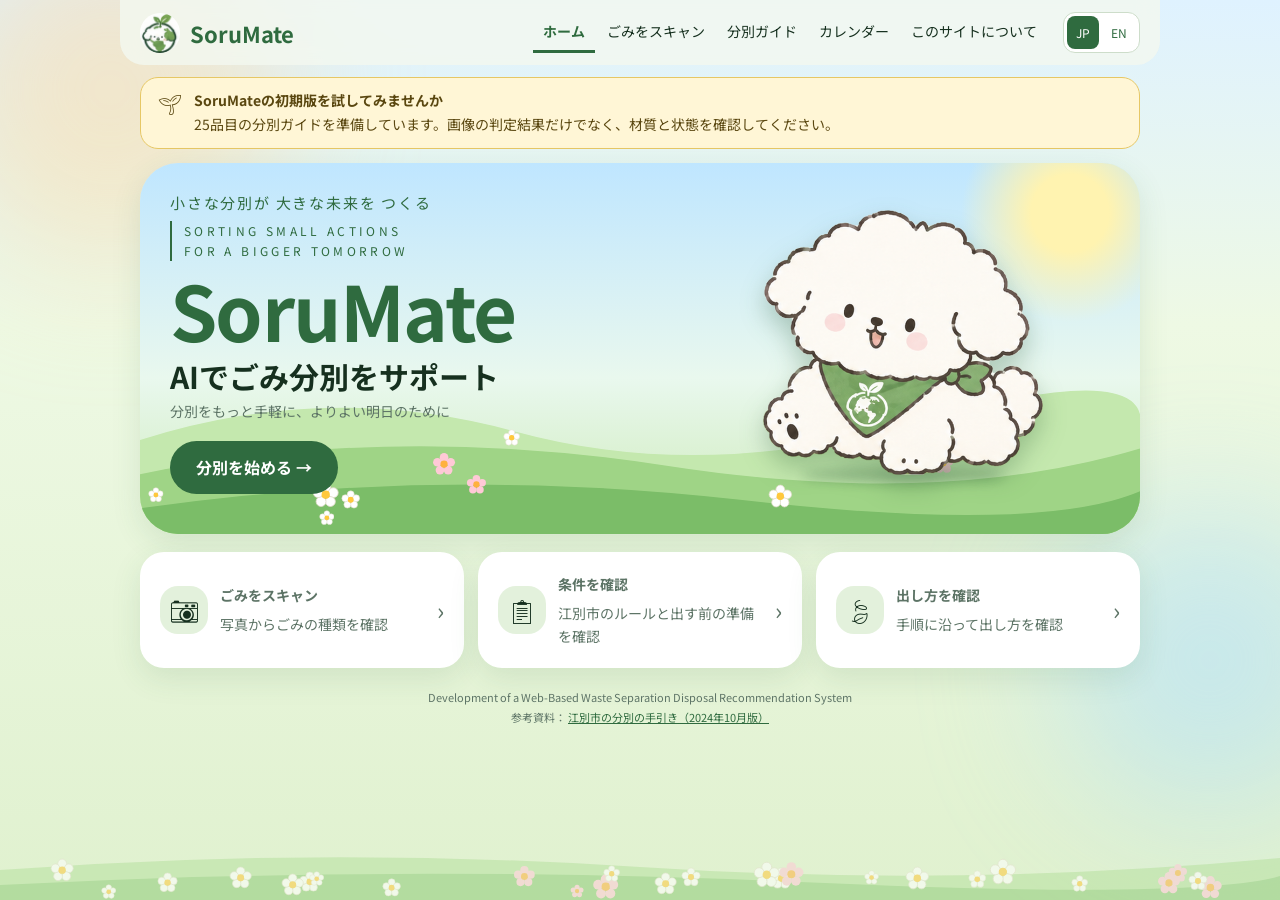
==== static/sorumate.html @ a1173795 "Add files via upload" ====
<!DOCTYPE html>
<!-- SoruMate JA/EN: Nishinopporo only, Calendar 8, balanced cells, light theme, optimized fonts/images revision 2026-10-11 -->
<html lang="ja" data-theme="light"><head><meta charset="utf-8">
<meta name="color-scheme" content="light">
<meta name="viewport" content="width=device-width, initial-scale=1, viewport-fit=cover">
<title>SoruMate – Development of a Web-Based Waste Separation Disposal Recommendation System</title>

<style>@font-face {
  font-family: 'Noto Sans JP';
  font-style: normal;
  font-display: swap;
  font-weight: 400;
  src:url([data-uri]) format("woff2");
  unicode-range: U+944a,U+944c,U+9452-9453,U+9455,U+9459-945c,U+945e-9463,U+9468,U+946a-946b,U+946d-9472,U+9475,U+9477,U+947c-947f,U+9481,U+9483-9485,U+9578-9579,U+957e-957f,U+9582,U+9584,U+9586-9588,U+958a,U+958c-958f,U+9592,U+9594,U+9596,U+9598-9599,U+959d-95a1,U+95a4,U+95a6-95a9,U+95ab-95ad,U+95b1,U+95b4,U+95b6,U+95b9-95bf,U+95c3,U+95c6,U+95c8-95cd,U+95d0-95d6,U+95d9-95da,U+95dc-95e2,U+95e4-95e6,U+95e8,U+961d-961e,U+9621-9622,U+9624-9626,U+9628,U+962c,U+962e-962f,U+9631,U+9633-9634,U+9637-963a,U+963c-963d,U+9641-9642,U+964b-964c,U+964f,U+9652,U+9654,U+9656-9658,U+965c-965f,U+9661,U+9666,U+966a,U+966c,U+966e,U+9672,U+9674,U+9677,U+967b-967c,U+967e-967f,U+9681-9684,U+9689,U+968b,U+968d,U+9691,U+9695-9698,U+969a,U+969d,U+969f,U+96a4-96aa,U+96ae-96b4,U+96b6,U+96b8-96bb,U+96bd,U+96c1,U+96c9-96cb,U+96cd-96ce,U+96d2,U+96d5-96d6,U+96d8-96da,U+96dc-96df,U+96e9,U+96ef,U+96f1,U+96f9-96fa,U+9702-9706,U+9708-9709,U+970d-970f,U+9711,U+9713-9714,U+9716,U+9719-971b;
}
@font-face {
  font-family: 'Noto Sans JP';
  font-style: normal;
  font-display: swap;
  font-weight: 400;
  src:url([data-uri]) format("woff2");
  unicode-range: U+5bbc,U+5bc0-5bc1,U+5bc3,U+5bc7,U+5bc9,U+5bcd-5bd0,U+5bd3-5bd4,U+5bd6-5bda,U+5bde,U+5be0-5be2,U+5be4-5be6,U+5be8,U+5beb-5bec,U+5bef-5bf1,U+5bf3-5bf6,U+5bfd,U+5c03,U+5c05,U+5c07-5c09,U+5c0c-5c0d,U+5c12-5c14,U+5c17,U+5c19,U+5c1e-5c20,U+5c22-5c24,U+5c26,U+5c28-5c2e,U+5c30,U+5c32,U+5c35-5c36,U+5c38-5c39,U+5c46,U+5c4d-5c50,U+5c53,U+5c59-5c5c,U+5c5f-5c63,U+5c67-5c69,U+5c6c-5c70,U+5c74-5c76,U+5c79-5c7d,U+5c87-5c88,U+5c8a,U+5c8c,U+5c8f,U+5c91-5c92,U+5c94,U+5c9d,U+5c9f-5ca0,U+5ca2-5ca3,U+5ca6-5ca8,U+5caa-5cab,U+5cad,U+5cb1-5cb2,U+5cb4-5cb7,U+5cba-5cbc,U+5cbe,U+5cc5,U+5cc7,U+5cc9,U+5ccb,U+5cd0,U+5cd2,U+5cd7,U+5cd9,U+5cdd,U+5ce6,U+5ce8-5cea,U+5ced-5cee,U+5cf1-5cf2,U+5cf4-5cf5,U+5cfa-5cfb,U+5cfd,U+5d01,U+5d06,U+5d0b,U+5d0d,U+5d10-5d12,U+5d14-5d15,U+5d17-5d1b,U+5d1d,U+5d1f-5d20,U+5d22-5d24,U+5d26-5d27,U+5d2b,U+5d31,U+5d34,U+5d39,U+5d3d,U+5d3f,U+5d42-5d43,U+5d46-5d48,U+5d4a-5d4b,U+5d4e,U+5d51-5d53,U+5d55,U+5d59,U+5d5c,U+5d5f-5d62,U+5d64,U+5d69-5d6a,U+5d6c-5d6d,U+5d6f-5d70,U+5d73,U+5d76,U+5d79-5d7a,U+5d7e-5d7f,U+5d81-5d84,U+5d87-5d88,U+5d8a,U+5d8c,U+5d90,U+5d92-5d95,U+5d97,U+5d99;
}
@font-face {
  font-family: 'Noto Sans JP';
  font-style: normal;
  font-display: swap;
  font-weight: 400;
  src:url([data-uri]) format("woff2");
  unicode-range: U+a1-a4,U+a6-a7,U+aa,U+ac-ad,U+b5-b6,U+b8-ba,U+bc-c8,U+ca-cc,U+ce-d5,U+d9-db,U+dd-df,U+e6,U+ee,U+f0,U+f5,U+f7,U+f9,U+fb,U+fe-102,U+110-113,U+11a-11b,U+128-12b,U+143-144,U+147-148,U+14c,U+14e-14f,U+152-153,U+168-16d,U+192,U+1a0-1a1,U+1af,U+1cd-1dc,U+1f8-1f9,U+251,U+261,U+2bb,U+2c7,U+2c9,U+2ea-2eb,U+304,U+307,U+30c,U+1e3e-1e3f,U+1ea0-1ebe,U+1ec0-1ec6,U+1ec8-1ef9,U+2011-2012,U+2016,U+2018-201a,U+201e,U+2021,U+2030,U+2033,U+2035,U+2042,U+2047,U+2051,U+2074,U+20a9,U+20ab-20ac,U+20dd-20de,U+2100;
}
@font-face {
  font-family: 'Noto Sans JP';
  font-style: normal;
  font-display: swap;
  font-weight: 400;
  src:url([data-uri]) format("woff2");
  unicode-range: U+2010,U+2502,U+25b6,U+4f3a,U+514b,U+5265,U+52c3,U+5339,U+53ec,U+54c0,U+55b0,U+5854,U+5b8f,U+5cb3,U+5e84,U+60da,U+6247,U+6249,U+628a,U+62cd,U+65ac,U+6838,U+690e,U+6cf0,U+6f02,U+6f2c,U+6f70,U+708a,U+7434,U+75be,U+77ef,U+7c60,U+7c98,U+7d1b,U+7e2b,U+80a5,U+81e3,U+820c,U+8210,U+8475,U+862d,U+8650,U+8997,U+906d,U+91c8,U+9700,U+9727,U+9df9,U+ff3a,U+ff9a;
}
@font-face {
  font-family: 'Noto Sans JP';
  font-style: normal;
  font-display: swap;
  font-weight: 400;
  src:url([data-uri]) format("woff2");
  unicode-range: U+25bd,U+4e59,U+4ec1,U+4ff3,U+515a,U+518a,U+525b,U+5375,U+552f,U+57a3,U+5b9c,U+5c3d,U+5e3d,U+5e7b,U+5f0a,U+6094,U+6458,U+654f,U+67f3,U+6b8a,U+6bd2,U+6c37,U+6ce1,U+6e56,U+6e7f,U+6ed1,U+6ede,U+6f0f,U+70ad,U+7267,U+7363,U+786c,U+7a42,U+7db2,U+7f85,U+8178,U+829d,U+8896,U+8c5a,U+8cb0,U+8ce2,U+8ed2,U+9047,U+9177,U+970a,U+9ea6,U+ff1b,U+ff31,U+ff39,U+ff80;
}
@font-face {
  font-family: 'Noto Sans JP';
  font-style: normal;
  font-display: swap;
  font-weight: 400;
  src:url([data-uri]) format("woff2");
  unicode-range: U+2460,U+4e5f,U+4e7e,U+4ed9,U+501f,U+502b,U+5968,U+5974,U+5ac1,U+5b99,U+5ba3,U+5be7,U+5be9,U+5c64,U+5cb8,U+5ec3,U+5f1f,U+616e,U+6297,U+62e0,U+62ec,U+6368,U+642d,U+65e6,U+6717,U+676f,U+6b04,U+732e,U+7652,U+76ca,U+76d7,U+7802,U+7e70,U+7f6a,U+8133,U+81e8,U+866b,U+878d,U+88f8,U+8a5e,U+8cdb,U+8d08,U+907a,U+90e1,U+96f2,U+9f8d,U+ff35,U+ff37,U+ff40,U+ff9d;
}
@font-face {
  font-family: 'Noto Sans JP';
  font-style: normal;
  font-display: swap;
  font-weight: 400;
  src:url([data-uri]) format("woff2");
  unicode-range: U+7e,U+b4,U+25c6,U+2661,U+4e92,U+4eee,U+4ffa,U+5144,U+5237,U+5287,U+52b4,U+58c1,U+5bff,U+5c04,U+5c06,U+5e95,U+5f31,U+5f93,U+63c3,U+640d,U+6557,U+6614,U+662f,U+67d3,U+690d,U+6bba,U+6e6f,U+72af,U+732b,U+7518,U+7ae0,U+7ae5,U+7af6,U+822a,U+89e6,U+8a3a,U+8a98,U+8cb8,U+8de1,U+8e8d,U+95d8,U+961c,U+96a3,U+96ea,U+9bae,U+ff20,U+ff22,U+ff29,U+ff2b-ff2c;
}
@font-face {
  font-family: 'Noto Sans JP';
  font-style: normal;
  font-display: swap;
  font-weight: 400;
  src:url([data-uri]) format("woff2");
  unicode-range: U+25bc,U+3012,U+4ef2,U+4f0a,U+516b,U+5373,U+539a,U+53b3,U+559c,U+56f0,U+5727,U+5742,U+5965,U+59ff,U+5bc6,U+5dfb,U+5e45,U+5ead,U+5fb3,U+6211,U+6253,U+639b,U+63a8,U+6545,U+6575,U+6628,U+672d,U+68a8,U+6bdb,U+6d25,U+707d,U+767e,U+7834,U+7b46,U+7bc9,U+8074,U+82e6,U+8349,U+8a2a,U+8d70,U+8da3,U+8fce,U+91cc,U+967d,U+97ff,U+9996,U+ff1c,U+ff2f,U+ff32,U+ff34;
}
@font-face {
  font-family: 'Noto Sans JP';
  font-style: normal;
  font-display: swap;
  font-weight: 700;
  src:url([data-uri]) format("woff2");
  unicode-range: U+944a,U+944c,U+9452-9453,U+9455,U+9459-945c,U+945e-9463,U+9468,U+946a-946b,U+946d-9472,U+9475,U+9477,U+947c-947f,U+9481,U+9483-9485,U+9578-9579,U+957e-957f,U+9582,U+9584,U+9586-9588,U+958a,U+958c-958f,U+9592,U+9594,U+9596,U+9598-9599,U+959d-95a1,U+95a4,U+95a6-95a9,U+95ab-95ad,U+95b1,U+95b4,U+95b6,U+95b9-95bf,U+95c3,U+95c6,U+95c8-95cd,U+95d0-95d6,U+95d9-95da,U+95dc-95e2,U+95e4-95e6,U+95e8,U+961d-961e,U+9621-9622,U+9624-9626,U+9628,U+962c,U+962e-962f,U+9631,U+9633-9634,U+9637-963a,U+963c-963d,U+9641-9642,U+964b-964c,U+964f,U+9652,U+9654,U+9656-9658,U+965c-965f,U+9661,U+9666,U+966a,U+966c,U+966e,U+9672,U+9674,U+9677,U+967b-967c,U+967e-967f,U+9681-9684,U+9689,U+968b,U+968d,U+9691,U+9695-9698,U+969a,U+969d,U+969f,U+96a4-96aa,U+96ae-96b4,U+96b6,U+96b8-96bb,U+96bd,U+96c1,U+96c9-96cb,U+96cd-96ce,U+96d2,U+96d5-96d6,U+96d8-96da,U+96dc-96df,U+96e9,U+96ef,U+96f1,U+96f9-96fa,U+9702-9706,U+9708-9709,U+970d-970f,U+9711,U+9713-9714,U+9716,U+9719-971b;
}
@font-face {
  font-family: 'Noto Sans JP';
  font-style: normal;
  font-display: swap;
  font-weight: 700;
  src:url([data-uri]) format("woff2");
  unicode-range: U+5bbc,U+5bc0-5bc1,U+5bc3,U+5bc7,U+5bc9,U+5bcd-5bd0,U+5bd3-5bd4,U+5bd6-5bda,U+5bde,U+5be0-5be2,U+5be4-5be6,U+5be8,U+5beb-5bec,U+5bef-5bf1,U+5bf3-5bf6,U+5bfd,U+5c03,U+5c05,U+5c07-5c09,U+5c0c-5c0d,U+5c12-5c14,U+5c17,U+5c19,U+5c1e-5c20,U+5c22-5c24,U+5c26,U+5c28-5c2e,U+5c30,U+5c32,U+5c35-5c36,U+5c38-5c39,U+5c46,U+5c4d-5c50,U+5c53,U+5c59-5c5c,U+5c5f-5c63,U+5c67-5c69,U+5c6c-5c70,U+5c74-5c76,U+5c79-5c7d,U+5c87-5c88,U+5c8a,U+5c8c,U+5c8f,U+5c91-5c92,U+5c94,U+5c9d,U+5c9f-5ca0,U+5ca2-5ca3,U+5ca6-5ca8,U+5caa-5cab,U+5cad,U+5cb1-5cb2,U+5cb4-5cb7,U+5cba-5cbc,U+5cbe,U+5cc5,U+5cc7,U+5cc9,U+5ccb,U+5cd0,U+5cd2,U+5cd7,U+5cd9,U+5cdd,U+5ce6,U+5ce8-5cea,U+5ced-5cee,U+5cf1-5cf2,U+5cf4-5cf5,U+5cfa-5cfb,U+5cfd,U+5d01,U+5d06,U+5d0b,U+5d0d,U+5d10-5d12,U+5d14-5d15,U+5d17-5d1b,U+5d1d,U+5d1f-5d20,U+5d22-5d24,U+5d26-5d27,U+5d2b,U+5d31,U+5d34,U+5d39,U+5d3d,U+5d3f,U+5d42-5d43,U+5d46-5d48,U+5d4a-5d4b,U+5d4e,U+5d51-5d53,U+5d55,U+5d59,U+5d5c,U+5d5f-5d62,U+5d64,U+5d69-5d6a,U+5d6c-5d6d,U+5d6f-5d70,U+5d73,U+5d76,U+5d79-5d7a,U+5d7e-5d7f,U+5d81-5d84,U+5d87-5d88,U+5d8a,U+5d8c,U+5d90,U+5d92-5d95,U+5d97,U+5d99;
}
@font-face {
  font-family: 'Noto Sans JP';
  font-style: normal;
  font-display: swap;
  font-weight: 700;
  src:url([data-uri]) format("woff2");
  unicode-range: U+a1-a4,U+a6-a7,U+aa,U+ac-ad,U+b5-b6,U+b8-ba,U+bc-c8,U+ca-cc,U+ce-d5,U+d9-db,U+dd-df,U+e6,U+ee,U+f0,U+f5,U+f7,U+f9,U+fb,U+fe-102,U+110-113,U+11a-11b,U+128-12b,U+143-144,U+147-148,U+14c,U+14e-14f,U+152-153,U+168-16d,U+192,U+1a0-1a1,U+1af,U+1cd-1dc,U+1f8-1f9,U+251,U+261,U+2bb,U+2c7,U+2c9,U+2ea-2eb,U+304,U+307,U+30c,U+1e3e-1e3f,U+1ea0-1ebe,U+1ec0-1ec6,U+1ec8-1ef9,U+2011-2012,U+2016,U+2018-201a,U+201e,U+2021,U+2030,U+2033,U+2035,U+2042,U+2047,U+2051,U+2074,U+20a9,U+20ab-20ac,U+20dd-20de,U+2100;
}
@font-face {
  font-family: 'Noto Sans JP';
  font-style: normal;
  font-display: swap;
  font-weight: 700;
  src:url([data-uri]) format("woff2");
  unicode-range: U+2010,U+2502,U+25b6,U+4f3a,U+514b,U+5265,U+52c3,U+5339,U+53ec,U+54c0,U+55b0,U+5854,U+5b8f,U+5cb3,U+5e84,U+60da,U+6247,U+6249,U+628a,U+62cd,U+65ac,U+6838,U+690e,U+6cf0,U+6f02,U+6f2c,U+6f70,U+708a,U+7434,U+75be,U+77ef,U+7c60,U+7c98,U+7d1b,U+7e2b,U+80a5,U+81e3,U+820c,U+8210,U+8475,U+862d,U+8650,U+8997,U+906d,U+91c8,U+9700,U+9727,U+9df9,U+ff3a,U+ff9a;
}
@font-face {
  font-family: 'Noto Sans JP';
  font-style: normal;
  font-display: swap;
  font-weight: 700;
  src:url([data-uri]) format("woff2");
  unicode-range: U+25bd,U+4e59,U+4ec1,U+4ff3,U+515a,U+518a,U+525b,U+5375,U+552f,U+57a3,U+5b9c,U+5c3d,U+5e3d,U+5e7b,U+5f0a,U+6094,U+6458,U+654f,U+67f3,U+6b8a,U+6bd2,U+6c37,U+6ce1,U+6e56,U+6e7f,U+6ed1,U+6ede,U+6f0f,U+70ad,U+7267,U+7363,U+786c,U+7a42,U+7db2,U+7f85,U+8178,U+829d,U+8896,U+8c5a,U+8cb0,U+8ce2,U+8ed2,U+9047,U+9177,U+970a,U+9ea6,U+ff1b,U+ff31,U+ff39,U+ff80;
}
@font-face {
  font-family: 'Noto Sans JP';
  font-style: normal;
  font-display: swap;
  font-weight: 700;
  src:url([data-uri]) format("woff2");
  unicode-range: U+2460,U+4e5f,U+4e7e,U+4ed9,U+501f,U+502b,U+5968,U+5974,U+5ac1,U+5b99,U+5ba3,U+5be7,U+5be9,U+5c64,U+5cb8,U+5ec3,U+5f1f,U+616e,U+6297,U+62e0,U+62ec,U+6368,U+642d,U+65e6,U+6717,U+676f,U+6b04,U+732e,U+7652,U+76ca,U+76d7,U+7802,U+7e70,U+7f6a,U+8133,U+81e8,U+866b,U+878d,U+88f8,U+8a5e,U+8cdb,U+8d08,U+907a,U+90e1,U+96f2,U+9f8d,U+ff35,U+ff37,U+ff40,U+ff9d;
}
@font-face {
  font-family: 'Noto Sans JP';
  font-style: normal;
  font-display: swap;
  font-weight: 700;
  src:url([data-uri]) format("woff2");
  unicode-range: U+7e,U+b4,U+25c6,U+2661,U+4e92,U+4eee,U+4ffa,U+5144,U+5237,U+5287,U+52b4,U+58c1,U+5bff,U+5c04,U+5c06,U+5e95,U+5f31,U+5f93,U+63c3,U+640d,U+6557,U+6614,U+662f,U+67d3,U+690d,U+6bba,U+6e6f,U+72af,U+732b,U+7518,U+7ae0,U+7ae5,U+7af6,U+822a,U+89e6,U+8a3a,U+8a98,U+8cb8,U+8de1,U+8e8d,U+95d8,U+961c,U+96a3,U+96ea,U+9bae,U+ff20,U+ff22,U+ff29,U+ff2b-ff2c;
}
@font-face {
  font-family: 'Noto Sans JP';
  font-style: normal;
  font-display: swap;
  font-weight: 700;
  src:url([data-uri]) format("woff2");
  unicode-range: U+25bc,U+3012,U+4ef2,U+4f0a,U+516b,U+5373,U+539a,U+53b3,U+559c,U+56f0,U+5727,U+5742,U+5965,U+59ff,U+5bc6,U+5dfb,U+5e45,U+5ead,U+5fb3,U+6211,U+6253,U+639b,U+63a8,U+6545,U+6575,U+6628,U+672d,U+68a8,U+6bdb,U+6d25,U+707d,U+767e,U+7834,U+7b46,U+7bc9,U+8074,U+82e6,U+8349,U+8a2a,U+8d70,U+8da3,U+8fce,U+91cc,U+967d,U+97ff,U+9996,U+ff1c,U+ff2f,U+ff32,U+ff34;
}
@font-face {
  font-family: 'Noto Emoji';
  font-style: normal;
  font-display: swap;
  font-weight: 400;
  src:url([data-uri]) format("woff2");
  unicode-range: U+200d,U+2620,U+26a7,U+fe0f,U+1f308,U+1f38c,U+1f3c1,U+1f3f3-1f3f4,U+1f6a9,U+e0062-e0063,U+e0065,U+e0067,U+e006c,U+e006e,U+e0073-e0074,U+e0077,U+e007f;
}
@font-face {
  font-family: 'Noto Emoji';
  font-style: normal;
  font-display: swap;
  font-weight: 400;
  src:url([data-uri]) format("woff2");
  unicode-range: U+23,U+2a,U+30-39,U+a9,U+ae,U+200d,U+203c,U+2049,U+20e3,U+2122,U+2139,U+2194-2199,U+21a9-21aa,U+23cf,U+23e9-23ef,U+23f8-23fa,U+24c2,U+25aa-25ab,U+25b6,U+25c0,U+25fb-25fe,U+2611,U+2622-2623,U+2626,U+262a,U+262e-262f,U+2638,U+2640,U+2642,U+2648-2653,U+2660,U+2663,U+2665-2666,U+2668,U+267b,U+267e-267f,U+2695,U+269b-269c,U+26a0,U+26a7,U+26aa-26ab,U+26ce,U+26d4,U+2705,U+2714,U+2716,U+271d,U+2721,U+2733-2734,U+2747,U+274c,U+274e,U+2753-2755,U+2757,U+2764,U+2795-2797,U+27a1,U+27b0,U+27bf,U+2934-2935,U+2b05-2b07,U+2b1b-2b1c,U+2b55,U+3030,U+303d,U+3297,U+3299,U+fe0f,U+1f170-1f171,U+1f17e-1f17f,U+1f18e,U+1f191-1f19a,U+1f201-1f202,U+1f21a,U+1f22f,U+1f232-1f23a,U+1f250-1f251,U+1f310,U+1f3a6,U+1f3b5-1f3b6,U+1f3bc,U+1f3e7,U+1f441,U+1f499-1f49c,U+1f49f-1f4a0,U+1f4ac-1f4ad,U+1f4b1-1f4b2,U+1f4b9,U+1f4db,U+1f4f2-1f4f6,U+1f500-1f507,U+1f515,U+1f518-1f524,U+1f52f-1f53d,U+1f549,U+1f54e,U+1f5a4,U+1f5e8,U+1f5ef,U+1f6ab,U+1f6ad-1f6b1,U+1f6b3,U+1f6b7-1f6bc,U+1f6be,U+1f6c2-1f6c5,U+1f6d0-1f6d1,U+1f6d7,U+1f6dc,U+1f7e0-1f7eb,U+1f7f0,U+1f90d-1f90e,U+1f9d1-1f9d2,U+1f9e1,U+1fa75-1fa77,U+1faaf;
}
@font-face {
  font-family: 'Noto Emoji';
  font-style: normal;
  font-display: swap;
  font-weight: 400;
  src:url([data-uri]) format("woff2");
  unicode-range: U+200d,U+231a-231b,U+2328,U+23f0-23f3,U+2602,U+260e,U+2692,U+2694,U+2696-2697,U+2699,U+26b0-26b1,U+26cf,U+26d1,U+26d3,U+2702,U+2709,U+270f,U+2712,U+fe0f,U+1f302,U+1f321,U+1f392-1f393,U+1f3a9,U+1f3bd,U+1f3ee,U+1f3f7,U+1f3fa,U+1f451-1f462,U+1f484,U+1f489-1f48a,U+1f48c-1f48e,U+1f4a1,U+1f4a3,U+1f4a5,U+1f4b0,U+1f4b3-1f4b8,U+1f4bb-1f4da,U+1f4dc-1f4f1,U+1f4ff,U+1f508-1f514,U+1f516-1f517,U+1f526-1f529,U+1f52c-1f52e,U+1f550-1f567,U+1f56f-1f570,U+1f576,U+1f587,U+1f58a-1f58d,U+1f5a5,U+1f5a8,U+1f5b1-1f5b2,U+1f5c2-1f5c4,U+1f5d1-1f5d3,U+1f5dc-1f5de,U+1f5e1,U+1f5f3,U+1f6aa,U+1f6ac,U+1f6bd,U+1f6bf,U+1f6c1,U+1f6cb,U+1f6cd-1f6cf,U+1f6d2,U+1f6e0-1f6e1,U+1f6f0,U+1f97b-1f97f,U+1f9af,U+1f9ba,U+1f9e2-1f9e6,U+1f9ea-1f9ec,U+1f9ee-1f9f4,U+1f9f7-1f9ff,U+1fa71-1fa74,U+1fa79-1fa7b,U+1fa86,U+1fa8e-1fa8f,U+1fa91-1fa93,U+1fa96,U+1fa99-1faa0,U+1faa2-1faa7,U+1faaa-1faae;
}
@font-face {
  font-family: 'Noto Emoji';
  font-style: normal;
  font-display: swap;
  font-weight: 400;
  src:url([data-uri]) format("woff2");
  unicode-range: U+265f,U+26bd-26be,U+26f3,U+26f8,U+fe0f,U+1f004,U+1f0cf,U+1f380-1f384,U+1f386-1f38b,U+1f38d-1f391,U+1f396-1f397,U+1f399-1f39b,U+1f39e-1f39f,U+1f3a3-1f3a5,U+1f3a7-1f3a9,U+1f3ab-1f3b4,U+1f3b7-1f3bb,U+1f3bd-1f3c0,U+1f3c5-1f3c6,U+1f3c8-1f3c9,U+1f3cf-1f3d3,U+1f3f8-1f3f9,U+1f47e,U+1f4e2,U+1f4f7-1f4fd,U+1f52b,U+1f579,U+1f58c-1f58d,U+1f5bc,U+1f6f7,U+1f6f9,U+1f6fc,U+1f93f,U+1f941,U+1f945,U+1f947-1f94f,U+1f9e7-1f9e9,U+1f9f5-1f9f6,U+1fa70-1fa71,U+1fa80-1fa81,U+1fa83-1fa85,U+1fa87-1fa8a,U+1fa94-1fa95,U+1fa97-1fa98,U+1faa1,U+1faa9,U+1fadf;
}
@font-face {
  font-family: 'Noto Emoji';
  font-style: normal;
  font-display: swap;
  font-weight: 400;
  src:url([data-uri]) format("woff2");
  unicode-range: U+2693,U+26e9-26ea,U+26f1-26f2,U+26f4-26f5,U+26fa,U+26fd,U+2708,U+fe0f,U+1f301,U+1f303,U+1f306-1f307,U+1f309,U+1f310,U+1f3a0-1f3a2,U+1f3aa,U+1f3cd-1f3ce,U+1f3d5,U+1f3d7-1f3db,U+1f3df-1f3e6,U+1f3e8-1f3ed,U+1f3ef-1f3f0,U+1f488,U+1f492,U+1f4ba,U+1f54b-1f54d,U+1f5fa-1f5ff,U+1f680-1f6a2,U+1f6a4-1f6a8,U+1f6b2,U+1f6d1,U+1f6d5-1f6d6,U+1f6dd-1f6df,U+1f6e2-1f6e5,U+1f6e9,U+1f6eb-1f6ec,U+1f6f3-1f6f6,U+1f6f8,U+1f6fa-1f6fb,U+1f9bc-1f9bd,U+1f9ed,U+1f9f3,U+1fa7c;
}
@font-face {
  font-family: 'Noto Emoji';
  font-style: normal;
  font-display: swap;
  font-weight: 400;
  src:url([data-uri]) format("woff2");
  unicode-range: U+200d,U+2615,U+fe0f,U+1f32d-1f330,U+1f336,U+1f33d,U+1f344-1f37f,U+1f382,U+1f52a,U+1f7e9,U+1f7eb,U+1f942-1f944,U+1f950-1f96f,U+1f99e,U+1f9aa,U+1f9c0-1f9cb,U+1fad0-1fadc;
}
@font-face {
  font-family: 'Noto Emoji';
  font-style: normal;
  font-display: swap;
  font-weight: 400;
  src:url([data-uri]) format("woff2");
  unicode-range: U+200d,U+2600-2601,U+2603-2604,U+2614,U+2618,U+26a1,U+26c4-26c5,U+26c8,U+26f0,U+2728,U+2744,U+2b1b,U+2b50,U+fe0f,U+1f300,U+1f304-1f305,U+1f308,U+1f30a-1f30f,U+1f311-1f321,U+1f324-1f32c,U+1f331-1f335,U+1f337-1f33c,U+1f33e-1f344,U+1f3d4,U+1f3d6,U+1f3dc-1f3de,U+1f3f5,U+1f400-1f43f,U+1f490,U+1f4a7,U+1f4ae,U+1f525,U+1f54a,U+1f573,U+1f577-1f578,U+1f648-1f64a,U+1f6d8,U+1f940,U+1f980-1f9ae,U+1f9ba,U+1fa90,U+1faa8,U+1fab0-1fabf,U+1facd-1facf,U+1fae7;
}
@font-face {
  font-family: 'Noto Emoji';
  font-style: normal;
  font-display: swap;
  font-weight: 400;
  src:url([data-uri]) format("woff2");
  unicode-range: U+200d,U+2640,U+2642,U+2695-2696,U+26f7,U+26f9,U+2708,U+2764,U+27a1,U+fe0f,U+1f33e,U+1f373,U+1f37c,U+1f384-1f385,U+1f393,U+1f3a4,U+1f3a8,U+1f3c2-1f3c4,U+1f3c7,U+1f3ca-1f3cc,U+1f3eb,U+1f3ed,U+1f3fb-1f3ff,U+1f430,U+1f466-1f469,U+1f46b-1f478,U+1f47c,U+1f481-1f483,U+1f486-1f487,U+1f48b,U+1f48f,U+1f491,U+1f4bb-1f4bc,U+1f527,U+1f52c,U+1f574-1f575,U+1f57a,U+1f645-1f647,U+1f64b,U+1f64d-1f64e,U+1f680,U+1f692,U+1f6a3,U+1f6b4-1f6b6,U+1f6c0,U+1f6cc,U+1f91d,U+1f926,U+1f930-1f931,U+1f934-1f93a,U+1f93c-1f93e,U+1f977,U+1f9af-1f9b3,U+1f9b8-1f9b9,U+1f9bc-1f9bd,U+1f9cc-1f9cf,U+1f9d1-1f9df,U+1fa70,U+1fa82,U+1fac3-1fac5,U+1fac8,U+1faef;
}
@font-face {
  font-family: 'Noto Emoji';
  font-style: normal;
  font-display: swap;
  font-weight: 400;
  src:url([data-uri]) format("woff2");
  unicode-range: U+200d,U+2194-2195,U+2603,U+261d,U+2620,U+2639-263a,U+2665,U+26a1,U+26c4,U+270a-270d,U+2728,U+2763-2764,U+2b50,U+fe0f,U+1f31a-1f31f,U+1f32b,U+1f389-1f38a,U+1f3fb-1f3ff,U+1f440-1f450,U+1f463-1f465,U+1f479-1f47b,U+1f47d-1f480,U+1f485,U+1f48b-1f48c,U+1f493-1f49f,U+1f4a2,U+1f4a4-1f4a6,U+1f4a8-1f4ab,U+1f4af,U+1f525,U+1f573,U+1f590,U+1f595-1f596,U+1f5a4,U+1f5e3,U+1f600-1f644,U+1f648-1f64a,U+1f64c,U+1f64f,U+1f90c-1f925,U+1f927-1f92f,U+1f932-1f933,U+1f970-1f976,U+1f978-1f97a,U+1f9a0,U+1f9b4-1f9b7,U+1f9bb,U+1f9be-1f9bf,U+1f9d0,U+1f9e0-1f9e1,U+1fa75-1fa79,U+1fac0-1fac2,U+1fac6,U+1fae0-1fae6,U+1fae8-1faea,U+1faef-1fafa;
}
@font-face {
  font-family: 'Noto Sans JP';
  font-style: normal;
  font-display: swap;
  font-weight: 400;
  src:url([data-uri]) format("woff2");
  unicode-range: U+25e4-25e6,U+2601-2603,U+2609,U+260e-260f,U+2616-2617,U+261c-261f,U+262f,U+2641,U+2660,U+2662-2664,U+2666-2668,U+266d-266e,U+2672-267d,U+26bd-26be,U+2702,U+271a,U+273d,U+2740,U+2756,U+2776-2793,U+27a1,U+2934-2935,U+29bf,U+29fa-29fb,U+2b05-2b07,U+2b1a,U+2b95,U+2e3a-2e3b,U+2e80-2e99,U+2e9b-2ef3,U+2f00-2f13;
}
@font-face {
  font-family: 'Noto Sans JP';
  font-style: normal;
  font-display: swap;
  font-weight: 400;
  src:url([data-uri]) format("woff2");
  unicode-range: U+2105,U+2109-210a,U+210f,U+2116,U+2121,U+2126-2127,U+212b,U+212e,U+2135,U+213b,U+2194-2199,U+21b8-21b9,U+21c4-21c6,U+21cb-21cc,U+21d0,U+21e6-21e9,U+21f5,U+2202-2203,U+2205-2206,U+2208-220b,U+220f,U+2211,U+2213,U+2215,U+221a,U+221d,U+2220,U+2223,U+2225-2226,U+2228,U+222a-222e,U+2234-2237,U+223d,U+2243,U+2245,U+2248,U+224c,U+2260,U+2262,U+2264-2265,U+226e-226f,U+2272-2273,U+2276-2277,U+2283-2287,U+228a-228b,U+2295-2299,U+22a0,U+22a5,U+22bf,U+22da-22db,U+22ef,U+2305-2307,U+2318,U+2329-232a,U+23b0-23b1,U+23be-23cc,U+23ce,U+23da-23db,U+2423,U+2469-24d0;
}
@font-face {
  font-family: 'Noto Sans JP';
  font-style: normal;
  font-display: swap;
  font-weight: 400;
  src:url([data-uri]) format("woff2");
  unicode-range: U+2227,U+26a0,U+2713,U+301f,U+4ff8,U+5239,U+526a,U+54fa,U+5740,U+5937,U+5993,U+59fb,U+5a3c,U+5c41,U+6028,U+626e,U+646f,U+647a,U+64b0,U+64e2,U+65a7,U+66fe,U+6727,U+6955,U+6bef,U+6f23,U+724c,U+767c,U+7a83,U+7ac4,U+7b67,U+8000,U+8471,U+8513,U+8599,U+86db,U+8718,U+87f2,U+88f3,U+8ad2,U+8e2a,U+8fa3,U+95a5,U+9798,U+9910,U+9957,U+9bab,U+9c3b,U+9daf,U+ff95;
}
@font-face {
  font-family: 'Noto Sans JP';
  font-style: normal;
  font-display: swap;
  font-weight: 400;
  src:url([data-uri]) format("woff2");
  unicode-range: U+2464,U+2501,U+2640,U+2642,U+339d,U+4f0e,U+5091,U+50b5,U+5132,U+51cc,U+558b,U+55aa,U+585e,U+5bee,U+5dfe,U+60b6,U+62b9,U+6349,U+6566,U+6590,U+6842,U+689d,U+6a58,U+6c70,U+6ff1,U+7815,U+7881,U+7aaa,U+7bc7,U+7def,U+7fa8,U+8017,U+8036,U+8061,U+821f,U+8429,U+8ce0,U+8e74,U+9019,U+90ca,U+9162,U+932f,U+93ae,U+9644,U+990c,U+9cf3,U+ff56,U+ff6e,U+ff7e,U+ff85;
}
@font-face {
  font-family: 'Noto Sans JP';
  font-style: normal;
  font-display: swap;
  font-weight: 400;
  src:url([data-uri]) format("woff2");
  unicode-range: U+2266-2267,U+4f2f,U+5208,U+5451,U+546a,U+5589,U+576a,U+5815,U+5a9a,U+5b9b,U+5c3a,U+5efb,U+5faa,U+6109,U+6643,U+6652,U+695a,U+69fd,U+6b86,U+6bb4,U+6daf,U+7089,U+70cf,U+7a00,U+7a4f,U+7b39,U+7d33,U+80e1,U+828b,U+82a6,U+86cd,U+8c8c,U+8cca,U+8df3,U+9077,U+9175,U+91dc,U+925b,U+9262,U+9271,U+92ed,U+9855,U+9905,U+9d28,U+ff3f,U+ff58,U+ff68,U+ff6d,U+ff9c;
}
@font-face {
  font-family: 'Noto Sans JP';
  font-style: normal;
  font-display: swap;
  font-weight: 400;
  src:url([data-uri]) format("woff2");
  unicode-range: U+2463,U+25a1,U+4ef0,U+5076,U+5098,U+51fd,U+5302,U+5448,U+54c9,U+570b,U+583a,U+5893,U+58a8,U+58ee,U+5949,U+5bdb,U+5f26,U+5f81,U+6052,U+6170,U+61c7,U+631f,U+635c,U+664b,U+69fb,U+6f01,U+7070,U+722a,U+745e,U+755c,U+76c6,U+78c1,U+79e4,U+7bb8,U+7d0b,U+81a8,U+82d7,U+8b5c,U+8f14,U+8fb1,U+8fbb,U+9283,U+9298,U+9a30,U+ff03,U+ff50,U+ff59,U+ff7b,U+ff8e-ff8f;
}
@font-face {
  font-family: 'Noto Sans JP';
  font-style: normal;
  font-display: swap;
  font-weight: 400;
  src:url([data-uri]) format("woff2");
  unicode-range: U+2103,U+5049,U+52b1,U+5320,U+5553,U+572d,U+58c7,U+5b5d,U+5bc2,U+5de3,U+5e61,U+5f80,U+61a9,U+67d0,U+67f4,U+6c88,U+6ca1,U+6ce5,U+6d78,U+6e9c,U+6f54,U+731b,U+73b2,U+74a7,U+74f6,U+75e9,U+7b20,U+7c8b,U+7f72,U+809d,U+8108,U+82b3,U+82bd,U+84b8,U+84c4,U+88c2,U+8ae6,U+8ef8,U+902e,U+9065,U+9326,U+935b,U+938c,U+9676,U+9694,U+96f7,U+9ed9,U+ff48,U+ff4c,U+ff81;
}
@font-face {
  font-family: 'Noto Sans JP';
  font-style: normal;
  font-display: swap;
  font-weight: 400;
  src:url([data-uri]) format("woff2");
  unicode-range: U+3014-3015,U+4e3c,U+5036,U+5075,U+533f,U+53e9,U+5531,U+5642,U+5984,U+59e6,U+5a01,U+5b6b,U+5c0b,U+5f25,U+6069,U+60a0,U+614e,U+62b5,U+62d2-62d3,U+6597,U+660c,U+674f,U+67cf,U+6841,U+6905,U+6cf3,U+6d32,U+6d69,U+6f64,U+716e,U+7761,U+7b52,U+7be0,U+7dbf,U+7de9,U+7f36,U+81d3,U+8302,U+8389,U+846c,U+84ee,U+8a69,U+9038,U+9d8f,U+ff47,U+ff4b,U+ff76,U+ff9b;
}
@font-face {
  font-family: 'Noto Sans JP';
  font-style: normal;
  font-display: swap;
  font-weight: 400;
  src:url([data-uri]) format("woff2");
  unicode-range: U+24,U+2022,U+2212,U+221f,U+2665,U+4ecf,U+5100,U+51cd,U+52d8,U+5378,U+53f6,U+574a,U+5982,U+5996,U+5c1a,U+5e1d,U+5f84,U+609f,U+61a7,U+61f8,U+6398,U+63ee,U+6676,U+6691,U+6eb6,U+7126,U+71e5,U+7687,U+7965,U+7d17,U+80a1,U+8107,U+8266,U+85a6,U+8987,U+8ca2,U+8cab,U+8e0a,U+9042,U+95c7,U+9810,U+9867,U+98fc,U+ff52-ff54,U+ff61,U+ff77,U+ff98-ff99;
}
@font-face {
  font-family: 'Noto Sans JP';
  font-style: normal;
  font-display: swap;
  font-weight: 400;
  src:url([data-uri]) format("woff2");
  unicode-range: U+b0,U+226a,U+2462,U+4e39,U+4fc3,U+4fd7,U+50be,U+50da,U+5200,U+5211,U+54f2,U+5618,U+596a,U+5b22,U+5bb4,U+5d50,U+60a3,U+63fa,U+658e,U+65e8,U+6669,U+6795,U+679d,U+67a0,U+6b3a,U+6e09,U+757f,U+7cd6,U+7dbe,U+7ffb,U+83cc,U+83f1,U+840c,U+845b,U+8846,U+8972,U+8a34,U+8a50,U+8a87,U+8edf,U+8ff0,U+90a6,U+9154,U+95a3,U+9663,U+9686,U+96c7,U+ff3c,U+ff7c,U+ff8a;
}
@font-face {
  font-family: 'Noto Sans JP';
  font-style: normal;
  font-display: swap;
  font-weight: 400;
  src:url([data-uri]) format("woff2");
  unicode-range: U+4e18,U+4fb5,U+5104,U+52c7,U+5353,U+5374,U+53e5,U+587e,U+594f,U+5a20,U+5de1,U+5f18,U+5fcd,U+6291,U+62ab,U+6355,U+6392,U+63da,U+63e1,U+656c,U+6687,U+68b0-68b1,U+68d2,U+68da,U+6b27,U+6cbc,U+7159,U+7344,U+73cd,U+76df,U+790e,U+7cf8,U+8102,U+88c1,U+8aa0,U+8e0f,U+9178,U+92ad,U+9670,U+96c5,U+9cf4,U+9db4,U+ff3e,U+ff6f,U+ff72,U+ff78,U+ff7d,U+ff84,U+ff8c;
}
@font-face {
  font-family: 'Noto Sans JP';
  font-style: normal;
  font-display: swap;
  font-weight: 400;
  src:url([data-uri]) format("woff2");
  unicode-range: U+60,U+2200,U+226b,U+2461,U+517c,U+526f,U+5800,U+5b97,U+5bf8,U+5c01,U+5d29,U+5e4c,U+5e81,U+6065,U+61d0,U+667a,U+6696,U+6843,U+6c99,U+6d99,U+6ec5,U+6f22,U+6f6e,U+6fa4,U+6fef,U+71c3,U+72d9,U+7384,U+78e8,U+7a1a,U+7a32,U+7a3c,U+7adc,U+7ca7,U+7d2b,U+7dad,U+7e4b,U+80a9,U+8170,U+81ed,U+820e,U+8a17,U+8afe,U+90aa,U+914e,U+963f,U+99c4,U+9eba,U+9f3b,U+ff38;
}
@font-face {
  font-family: 'Noto Sans JP';
  font-style: normal;
  font-display: swap;
  font-weight: 400;
  src:url([data-uri]) format("woff2");
  unicode-range: U+21d2,U+25ce,U+300a-300b,U+4e89,U+4e9c,U+4ea1,U+5263,U+53cc,U+5426,U+5869,U+5947,U+598a,U+5999,U+5e55,U+5e72,U+5e79,U+5fae,U+5fb9,U+602a,U+6163,U+624d,U+6749,U+6c5a,U+6cbf,U+6d45,U+6dfb,U+6e7e,U+708e,U+725b,U+7763,U+79c0,U+7bc4,U+7c89,U+7e01,U+7e2e,U+8010,U+8033,U+8c6a,U+8cc3,U+8f1d,U+8f9b,U+8fb2,U+907f,U+90f7,U+9707,U+9818,U+9b3c,U+ff0a,U+ff4d;
}
@font-face {
  font-family: 'Noto Sans JP';
  font-style: normal;
  font-display: swap;
  font-weight: 400;
  src:url([data-uri]) format("woff2");
  unicode-range: U+2015,U+2190,U+4e43,U+5019,U+5247,U+52e7,U+5438,U+54b2,U+55ab,U+57f7,U+5bd2,U+5e8a,U+5ef6,U+6016,U+60b2,U+6162,U+6319,U+6551,U+6607,U+66b4,U+675f,U+67d4,U+6b20,U+6b53,U+6ce3,U+719f,U+75b2,U+770b,U+7720,U+77ac,U+79d2,U+7af9,U+7d05,U+7dca,U+8056,U+80f8,U+81f3,U+8352,U+885d,U+8a70,U+8aa4,U+8cbc,U+900f,U+9084,U+91e3,U+9451,U+96c4,U+99c6,U+9ad4,U+ff70;
}
@font-face {
  font-family: 'Noto Sans JP';
  font-style: normal;
  font-display: swap;
  font-weight: 400;
  src:url([data-uri]) format("woff2");
  unicode-range: U+2193,U+25b2,U+4e4b,U+516d,U+51c4,U+529f,U+52c9,U+5360,U+5442,U+5857,U+5915,U+59eb,U+5a9b,U+5c3b,U+6012,U+61b6,U+62b1,U+6311,U+6577,U+65e2,U+65ec,U+6613,U+6790,U+6cb9,U+7372,U+76ae,U+7d5e,U+7fcc,U+88ab,U+88d5,U+8caf,U+8ddd,U+8ecd,U+8f38,U+8f9e,U+8feb,U+9063,U+90f5,U+93e1,U+968a,U+968f,U+98fe,U+9ec4,U+ff1d,U+ff27,U+ff2a,U+ff36,U+ff3b,U+ff3d,U+ffe5;
}
@font-face {
  font-family: 'Noto Sans JP';
  font-style: normal;
  font-display: swap;
  font-weight: 400;
  src:url([data-uri]) format("woff2");
  unicode-range: U+4e03,U+4f38,U+50b7,U+5264,U+5348,U+5371,U+585a,U+58ca,U+5951,U+59b9,U+59d4,U+5b98,U+5f8b,U+6388,U+64cd,U+65e7,U+6803,U+6b6f,U+6d66,U+6e0b,U+6ecb,U+6fc3,U+72ac,U+773c,U+77e2,U+7968,U+7a74,U+7dba,U+7dd1,U+7e3e,U+808c,U+811a,U+8179,U+8239,U+8584,U+8a0e,U+8a72,U+8b66,U+8c46,U+8f29,U+90a3,U+9234,U+96f0,U+9769,U+9774,U+9aa8,U+ff26,U+ff28,U+ff9e-ff9f;
}
@font-face {
  font-family: 'Noto Sans JP';
  font-style: normal;
  font-display: swap;
  font-weight: 400;
  src:url([data-uri]) format("woff2");
  unicode-range: U+25cb,U+4e71,U+4f59,U+50d5,U+520a,U+5217,U+5230,U+523a-523b,U+541b,U+5439,U+5747,U+59c9,U+5bdf,U+5c31,U+5de8,U+5e7c,U+5f69,U+6050,U+60d1,U+63cf,U+663c,U+67c4,U+6885,U+6c38,U+6d6e,U+6db2,U+6df7,U+6e2c,U+6f5f,U+7532,U+76e3-76e4,U+7701,U+793c,U+79f0,U+7a93,U+7d00,U+7de0,U+7e54,U+8328,U+8840,U+969c,U+96e8,U+9811,U+9aea,U+9b5a,U+ff24,U+ff2e,U+ff57;
}
@font-face {
  font-family: 'Noto Sans JP';
  font-style: normal;
  font-display: swap;
  font-weight: 400;
  src:url([data-uri]) format("woff2");
  unicode-range: U+2191,U+505c,U+52e4,U+5305,U+535a,U+56e0,U+59bb,U+5acc,U+5b09,U+5b87,U+5c90,U+5df1,U+5e2d,U+5e33,U+5f3e,U+6298,U+6383,U+653b,U+6697,U+6804,U+6a39,U+6cca,U+6e90,U+6f2b,U+702c,U+7206,U+7236,U+7559,U+7565,U+7591,U+75c7,U+75db,U+7b4b,U+7bb1,U+7d99,U+7fbd,U+8131,U+885b,U+8b1d,U+8ff7,U+9003,U+9045,U+96a0,U+9732,U+990a,U+99d0,U+9e97,U+9f62,U+ff25,U+ff2d;
}
@font-face {
  font-family: 'Noto Sans JP';
  font-style: normal;
  font-display: swap;
  font-weight: 400;
  src:url([data-uri]) format("woff2");
  unicode-range: U+4e08,U+4f9d,U+5012,U+514d,U+51b7,U+5275,U+53ca,U+53f8,U+5584,U+57fc,U+5b9d,U+5bfa,U+5c3e,U+5f01,U+5fb4,U+5fd7,U+606f,U+62e1,U+6563,U+6674,U+6cb3,U+6d3e,U+6d74,U+6e1b,U+6e2f,U+718a,U+7247,U+79d8,U+7d14,U+7d66,U+7d71,U+7df4,U+7e41,U+80cc,U+8155,U+83d3,U+8a95,U+8ab2,U+8ad6,U+8ca1,U+9000,U+9006,U+9678,U+97d3,U+9808,U+98ef,U+9a5a,U+9b45,U+ff23,U+ff30;
}
@font-face {
  font-family: 'Noto Sans JP';
  font-style: normal;
  font-display: swap;
  font-weight: 400;
  src:url([data-uri]) format("woff2");
  unicode-range: U+3d,U+5e,U+25cf,U+4e0e,U+4e5d,U+4e73,U+4e94,U+4f3c,U+5009,U+5145,U+51ac,U+5238,U+524a,U+53f3,U+547c,U+5802,U+5922,U+5a66,U+5c0e,U+5de6,U+5fd8,U+5feb,U+6797,U+685c,U+6b7b,U+6c5f-6c60,U+6cc9,U+6ce2,U+6d17,U+6e21,U+7167,U+7642,U+76db,U+8001,U+821e,U+8857,U+89d2,U+8b1b,U+8b70,U+8cb4,U+8cde,U+8f03,U+8f2a,U+968e,U+9b54,U+9e7f,U+9ebb,U+ff05,U+ff33;
}
@font-face {
  font-family: 'Noto Sans JP';
  font-style: normal;
  font-display: swap;
  font-weight: 400;
  src:url([data-uri]) format("woff2");
  unicode-range: U+500d,U+5074,U+50cd,U+5175,U+52e2,U+5352,U+5354,U+53f2,U+5409,U+56fa,U+5a18,U+5b88,U+5bdd,U+5ca9,U+5f92,U+5fa9,U+60a9,U+623f,U+6483,U+653f,U+666f,U+66ae,U+66f2,U+6a21,U+6b66,U+6bcd,U+6d5c,U+796d,U+7a4d,U+7aef,U+7b56,U+7b97,U+7c4d,U+7e04,U+7fa9,U+8377,U+83dc,U+83ef,U+8535,U+8863,U+88cf,U+88dc,U+8907,U+8acb,U+90ce,U+91dd,U+ff0b,U+ff0d,U+ff19,U+ff65;
}
@font-face {
  font-family: 'Noto Sans JP';
  font-style: normal;
  font-display: swap;
  font-weight: 400;
  src:url([data-uri]) format("woff2");
  unicode-range: U+4e01,U+4e21,U+4e38,U+52a9,U+547d,U+592e,U+5931,U+5b63,U+5c40,U+5dde,U+5e78,U+5efa,U+5fa1,U+604b,U+6075,U+62c5,U+632f,U+6a19,U+6c0f,U+6c11,U+6c96,U+6e05,U+70ba,U+71b1,U+7387,U+7403,U+75c5,U+77ed,U+795d,U+7b54,U+7cbe,U+7d19,U+7fa4,U+8089,U+81f4,U+8208,U+8336,U+8457,U+8a33,U+8c4a,U+8ca0,U+8ca8,U+8cc0,U+9014,U+964d,U+9803,U+983c,U+98db,U+ff17,U+ff21;
}
@font-face {
  font-family: 'Noto Sans JP';
  font-style: normal;
  font-display: swap;
  font-weight: 400;
  src:url([data-uri]) format("woff2");
  unicode-range: U+25,U+25a0,U+4e26,U+4f4e,U+5341,U+56f2,U+5bbf,U+5c45,U+5c55,U+5c5e,U+5dee,U+5e9c,U+5f7c,U+6255,U+627f,U+62bc,U+65cf,U+661f,U+666e,U+66dc,U+67fb,U+6975,U+6a4b,U+6b32,U+6df1,U+6e29,U+6fc0,U+738b,U+7686,U+7a76,U+7a81,U+7c73,U+7d75,U+7dd2,U+82e5,U+82f1,U+85ac,U+888b,U+899a,U+8a31,U+8a8c,U+8ab0,U+8b58,U+904a,U+9060,U+9280,U+95b2,U+984d,U+9ce5,U+ff18;
}
@font-face {
  font-family: 'Noto Sans JP';
  font-style: normal;
  font-display: swap;
  font-weight: 400;
  src:url([data-uri]) format("woff2");
  unicode-range: U+30f6,U+50ac,U+5178,U+51e6,U+5224,U+52dd,U+5883,U+5897,U+590f,U+5a5a,U+5bb3,U+5c65,U+5e03,U+5e2b,U+5e30,U+5eb7,U+6271,U+63f4,U+64ae,U+6574,U+672b,U+679a,U+6a29-6a2a,U+6ca2,U+6cc1,U+6d0b,U+713c,U+74b0,U+7981,U+7a0b,U+7bc0,U+7d1a,U+7d61,U+7fd2,U+822c,U+8996,U+89aa,U+8cac,U+8cbb,U+8d77,U+8def,U+9020,U+9152,U+9244,U+9662,U+967a,U+96e3,U+9759,U+ff16;
}
@font-face {
  font-family: 'Noto Sans JP';
  font-style: normal;
  font-display: swap;
  font-weight: 400;
  src:url([data-uri]) format("woff2");
  unicode-range: U+23,U+3c,U+2192,U+4e45,U+4efb,U+4f50,U+4f8b,U+4fc2,U+5024,U+5150,U+5272,U+5370,U+53bb,U+542b,U+56db,U+56e3,U+57ce,U+5bc4,U+5bcc,U+5f71,U+60aa,U+6238,U+6280,U+629c,U+6539,U+66ff,U+670d,U+677e-677f,U+6839,U+69cb,U+6b4c,U+6bb5,U+6e96,U+6f14,U+72ec,U+7389,U+7814,U+79cb,U+79d1,U+79fb,U+7a0e,U+7d0d,U+85e4,U+8d64,U+9632,U+96e2,U+9805,U+99ac,U+ff1e;
}
@font-face {
  font-family: 'Noto Sans JP';
  font-style: normal;
  font-display: swap;
  font-weight: 400;
  src:url([data-uri]) format("woff2");
  unicode-range: U+2605-2606,U+301c,U+4e57,U+4fee,U+5065,U+52df,U+533b,U+5357,U+57df,U+58eb,U+58f0,U+591c,U+592a-592b,U+5948,U+5b85,U+5d0e,U+5ea7,U+5ff5,U+6025,U+63a1,U+63a5,U+63db,U+643a,U+65bd,U+671d,U+68ee,U+6982,U+6b73,U+6bd4,U+6d88,U+7570,U+7b11,U+7d76,U+8077,U+8217,U+8c37,U+8c61,U+8cc7,U+8d85,U+901f,U+962a,U+9802,U+9806,U+9854,U+98f2,U+9928,U+99c5,U+9ed2;
}
@font-face {
  font-family: 'Noto Sans JP';
  font-style: normal;
  font-display: swap;
  font-weight: 400;
  src:url([data-uri]) format("woff2");
  unicode-range: U+266a,U+4f11,U+533a,U+5343,U+534a,U+53cd,U+5404,U+56f3,U+5b57-5b58,U+5bae,U+5c4a,U+5e0c,U+5e2f,U+5eab,U+5f35,U+5f79,U+614b,U+6226,U+629e,U+65c5,U+6625,U+6751,U+6821,U+6b69,U+6b8b,U+6bce,U+6c42,U+706b,U+7c21,U+7cfb,U+805e,U+80b2,U+82b8,U+843d,U+8853,U+88c5,U+8a3c,U+8a66,U+8d8a,U+8fba,U+9069,U+91cf,U+9752,U+975e,U+9999,U+ff0f-ff10,U+ff14-ff15;
}
@font-face {
  font-family: 'Noto Sans JP';
  font-style: normal;
  font-display: swap;
  font-weight: 400;
  src:url([data-uri]) format("woff2");
  unicode-range: U+40,U+4e86,U+4e95,U+4f01,U+4f1d,U+4fbf,U+5099,U+5171,U+5177,U+53cb,U+53ce,U+53f0,U+5668,U+5712,U+5ba4,U+5ca1,U+5f85,U+60f3,U+653e,U+65ad,U+65e9,U+6620,U+6750,U+6761,U+6b62,U+6b74,U+6e08,U+6e80,U+7248,U+7531,U+7533,U+753a,U+77f3,U+798f,U+7f6e,U+8449,U+88fd,U+89b3,U+8a55,U+8ac7,U+8b77,U+8db3,U+8efd,U+8fd4,U+9031-9032,U+9580,U+9589,U+96d1,U+985e;
}
@font-face {
  font-family: 'Noto Sans JP';
  font-style: normal;
  font-display: swap;
  font-weight: 400;
  src:url([data-uri]) format("woff2");
  unicode-range: U+2b,U+d7,U+300e-300f,U+4e07,U+4e8c,U+512a,U+5149,U+518d,U+5236,U+52b9,U+52d9,U+5468,U+578b,U+57fa,U+5b8c,U+5ba2,U+5c02,U+5de5,U+5f37,U+5f62,U+623b,U+63d0,U+652f,U+672a,U+6848,U+6d41,U+7136,U+7537,U+754c,U+76f4,U+79c1,U+7ba1,U+7d44,U+7d4c,U+7dcf,U+7dda,U+7de8,U+82b1,U+897f,U+8ca9,U+8cfc,U+904e,U+9664,U+982d,U+9858,U+98a8,U+9a13,U+ff13,U+ff5c;
}
@font-face {
  font-family: 'Noto Sans JP';
  font-style: normal;
  font-display: swap;
  font-weight: 400;
  src:url([data-uri]) format("woff2");
  unicode-range: U+4e16,U+4e3b,U+4ea4,U+4ee4,U+4f4d,U+4f4f,U+4f55,U+4f9b,U+5317,U+5358,U+53c2,U+53e4,U+548c,U+571f,U+59cb,U+5cf6,U+5e38,U+63a2,U+63b2,U+6559,U+662d,U+679c,U+6c7a,U+72b6,U+7523,U+767d,U+770c,U+7a2e,U+7a3f,U+7a7a,U+7b2c,U+7b49,U+7d20,U+7d42,U+8003,U+8272,U+8a08,U+8aac,U+8cb7,U+8eab,U+8ee2,U+9054-9055,U+90fd,U+914d,U+91cd,U+969b,U+97f3,U+984c,U+ff06;
}
@font-face {
  font-family: 'Noto Sans JP';
  font-style: normal;
  font-display: swap;
  font-weight: 400;
  src:url([data-uri]) format("woff2");
  unicode-range: U+26,U+5f,U+2026,U+203b,U+4e09,U+4eac,U+4ed5,U+4fa1,U+5143,U+5199,U+5207,U+539f,U+53e3,U+53f7,U+5411,U+5473,U+5546,U+55b6,U+5929,U+597d,U+5bb9,U+5c11,U+5c4b,U+5ddd,U+5f97,U+5fc5,U+6295,U+6301,U+6307,U+671b,U+76f8,U+78ba,U+795e,U+7d30,U+7d39,U+7d9a,U+89e3,U+8a00,U+8a73,U+8a8d,U+8a9e,U+8aad,U+8abf,U+8cea,U+8eca,U+8ffd,U+904b,U+9650,U+ff11-ff12;
}
@font-face {
  font-family: 'Noto Sans JP';
  font-style: normal;
  font-display: swap;
  font-weight: 400;
  src:url([data-uri]) format("woff2");
  unicode-range: U+3e,U+3005,U+4e0d,U+4e88,U+4ecb,U+4ee3,U+4ef6,U+4fdd,U+4fe1,U+500b,U+50cf,U+5186,U+5316,U+53d7,U+540c,U+544a,U+54e1,U+5728,U+58f2,U+5973,U+5b89,U+5c71,U+5e02,U+5e97,U+5f15,U+5fc3,U+5fdc,U+601d,U+611b,U+611f,U+671f,U+6728,U+6765,U+683c,U+6b21,U+6ce8,U+6d3b,U+6d77,U+7530,U+7740,U+7acb,U+7d50,U+826f,U+8f09,U+8fbc,U+9001,U+9053,U+91ce,U+9762,U+98df;
}
@font-face {
  font-family: 'Noto Sans JP';
  font-style: normal;
  font-display: swap;
  font-weight: 400;
  src:url([data-uri]) format("woff2");
  unicode-range: U+7c,U+3080,U+4ee5,U+5148,U+516c,U+521d,U+5225,U+529b,U+52a0,U+53ef,U+56de,U+56fd,U+5909,U+591a,U+5b66,U+5b9f,U+5bb6,U+5bfe,U+5e73,U+5e83,U+5ea6,U+5f53,U+6027,U+610f,U+6210,U+6240,U+660e,U+66f4,U+66f8,U+6709,U+6771,U+697d,U+69d8,U+6a5f,U+6c34,U+6cbb,U+73fe,U+756a,U+7684,U+771f,U+793a,U+7f8e,U+898f,U+8a2d,U+8a71,U+8fd1,U+9078,U+9577,U+96fb,U+ff5e;
}
@font-face {
  font-family: 'Noto Sans JP';
  font-style: normal;
  font-display: swap;
  font-weight: 400;
  src:url([data-uri]) format("woff2");
  unicode-range: U+a9,U+3010-3011,U+30e2,U+4e0b,U+4eca,U+4ed6,U+4ed8,U+4f53,U+4f5c,U+4f7f,U+53d6,U+540d,U+54c1,U+5730,U+5916,U+5b50,U+5c0f,U+5f8c,U+624b,U+6570,U+6587,U+6599,U+691c,U+696d,U+6cd5,U+7269,U+7279,U+7406,U+767a-767b,U+77e5,U+7d04,U+7d22,U+8005,U+80fd,U+81ea,U+8868,U+8981,U+89a7,U+901a,U+9023,U+90e8,U+91d1,U+9332,U+958b,U+96c6,U+9ad8,U+ff1a,U+ff1f;
}
@font-face {
  font-family: 'Noto Sans JP';
  font-style: normal;
  font-display: swap;
  font-weight: 400;
  src:url([data-uri]) format("woff2");
  unicode-range: U+4e,U+a0,U+3000,U+300c-300d,U+4e00,U+4e0a,U+4e2d,U+4e8b,U+4eba,U+4f1a,U+5165,U+5168,U+5185,U+51fa,U+5206,U+5229,U+524d,U+52d5,U+5408,U+554f,U+5831,U+5834,U+5927,U+5b9a,U+5e74,U+5f0f,U+60c5,U+65b0,U+65b9,U+6642,U+6700,U+672c,U+682a,U+6b63,U+6c17,U+7121,U+751f,U+7528,U+753b,U+76ee,U+793e,U+884c,U+898b,U+8a18,U+9593,U+95a2,U+ff01,U+ff08-ff09;
}
@font-face {
  font-family: 'Noto Sans JP';
  font-style: normal;
  font-display: swap;
  font-weight: 400;
  src:url([data-uri]) format("woff2");
  unicode-range: U+21-22,U+27-2a,U+2c-3b,U+3f,U+41-4d,U+4f-5d,U+61-7b,U+7d,U+ab,U+ae,U+b2-b3,U+b7,U+bb,U+c9,U+cd,U+d6,U+d8,U+dc,U+e0-e5,U+e7-ed,U+ef,U+f1-f4,U+f6,U+f8,U+fa,U+fc-fd,U+103,U+14d,U+1b0,U+300-301,U+1ebf,U+1ec7,U+2013-2014,U+201c-201d,U+2039-203a,U+203c,U+2048-2049,U+2113,U+2122,U+65e5,U+6708,U+70b9;
}
@font-face {
  font-family: 'Noto Sans JP';
  font-style: normal;
  font-display: swap;
  font-weight: 400;
  src:url([data-uri]) format("woff2");
  unicode-range: U+20,U+2027,U+3001-3002,U+3041-307f,U+3081-308f,U+3091-3093,U+3099-309a,U+309d-309e,U+30a1-30e1,U+30e3-30ed,U+30ef-30f0,U+30f2-30f4,U+30fb-30fe,U+ff0c,U+ff0e;
}
@font-face {
  font-family: 'Noto Sans JP';
  font-style: normal;
  font-display: swap;
  font-weight: 400;
  src:url([data-uri]) format("woff2");
  unicode-range: U+0000-00FF,U+0131,U+0152-0153,U+02BB-02BC,U+02C6,U+02DA,U+02DC,U+0304,U+0308,U+0329,U+2000-206F,U+20AC,U+2122,U+2191,U+2193,U+2212,U+2215,U+FEFF,U+FFFD;
}
@font-face {
  font-family: 'Noto Sans JP';
  font-style: normal;
  font-display: swap;
  font-weight: 700;
  src:url([data-uri]) format("woff2");
  unicode-range: U+25e4-25e6,U+2601-2603,U+2609,U+260e-260f,U+2616-2617,U+261c-261f,U+262f,U+2641,U+2660,U+2662-2664,U+2666-2668,U+266d-266e,U+2672-267d,U+26bd-26be,U+2702,U+271a,U+273d,U+2740,U+2756,U+2776-2793,U+27a1,U+2934-2935,U+29bf,U+29fa-29fb,U+2b05-2b07,U+2b1a,U+2b95,U+2e3a-2e3b,U+2e80-2e99,U+2e9b-2ef3,U+2f00-2f13;
}
@font-face {
  font-family: 'Noto Sans JP';
  font-style: normal;
  font-display: swap;
  font-weight: 700;
  src:url([data-uri]) format("woff2");
  unicode-range: U+2105,U+2109-210a,U+210f,U+2116,U+2121,U+2126-2127,U+212b,U+212e,U+2135,U+213b,U+2194-2199,U+21b8-21b9,U+21c4-21c6,U+21cb-21cc,U+21d0,U+21e6-21e9,U+21f5,U+2202-2203,U+2205-2206,U+2208-220b,U+220f,U+2211,U+2213,U+2215,U+221a,U+221d,U+2220,U+2223,U+2225-2226,U+2228,U+222a-222e,U+2234-2237,U+223d,U+2243,U+2245,U+2248,U+224c,U+2260,U+2262,U+2264-2265,U+226e-226f,U+2272-2273,U+2276-2277,U+2283-2287,U+228a-228b,U+2295-2299,U+22a0,U+22a5,U+22bf,U+22da-22db,U+22ef,U+2305-2307,U+2318,U+2329-232a,U+23b0-23b1,U+23be-23cc,U+23ce,U+23da-23db,U+2423,U+2469-24d0;
}
@font-face {
  font-family: 'Noto Sans JP';
  font-style: normal;
  font-display: swap;
  font-weight: 700;
  src:url([data-uri]) format("woff2");
  unicode-range: U+2227,U+26a0,U+2713,U+301f,U+4ff8,U+5239,U+526a,U+54fa,U+5740,U+5937,U+5993,U+59fb,U+5a3c,U+5c41,U+6028,U+626e,U+646f,U+647a,U+64b0,U+64e2,U+65a7,U+66fe,U+6727,U+6955,U+6bef,U+6f23,U+724c,U+767c,U+7a83,U+7ac4,U+7b67,U+8000,U+8471,U+8513,U+8599,U+86db,U+8718,U+87f2,U+88f3,U+8ad2,U+8e2a,U+8fa3,U+95a5,U+9798,U+9910,U+9957,U+9bab,U+9c3b,U+9daf,U+ff95;
}
@font-face {
  font-family: 'Noto Sans JP';
  font-style: normal;
  font-display: swap;
  font-weight: 700;
  src:url([data-uri]) format("woff2");
  unicode-range: U+2464,U+2501,U+2640,U+2642,U+339d,U+4f0e,U+5091,U+50b5,U+5132,U+51cc,U+558b,U+55aa,U+585e,U+5bee,U+5dfe,U+60b6,U+62b9,U+6349,U+6566,U+6590,U+6842,U+689d,U+6a58,U+6c70,U+6ff1,U+7815,U+7881,U+7aaa,U+7bc7,U+7def,U+7fa8,U+8017,U+8036,U+8061,U+821f,U+8429,U+8ce0,U+8e74,U+9019,U+90ca,U+9162,U+932f,U+93ae,U+9644,U+990c,U+9cf3,U+ff56,U+ff6e,U+ff7e,U+ff85;
}
@font-face {
  font-family: 'Noto Sans JP';
  font-style: normal;
  font-display: swap;
  font-weight: 700;
  src:url([data-uri]) format("woff2");
  unicode-range: U+2266-2267,U+4f2f,U+5208,U+5451,U+546a,U+5589,U+576a,U+5815,U+5a9a,U+5b9b,U+5c3a,U+5efb,U+5faa,U+6109,U+6643,U+6652,U+695a,U+69fd,U+6b86,U+6bb4,U+6daf,U+7089,U+70cf,U+7a00,U+7a4f,U+7b39,U+7d33,U+80e1,U+828b,U+82a6,U+86cd,U+8c8c,U+8cca,U+8df3,U+9077,U+9175,U+91dc,U+925b,U+9262,U+9271,U+92ed,U+9855,U+9905,U+9d28,U+ff3f,U+ff58,U+ff68,U+ff6d,U+ff9c;
}
@font-face {
  font-family: 'Noto Sans JP';
  font-style: normal;
  font-display: swap;
  font-weight: 700;
  src:url([data-uri]) format("woff2");
  unicode-range: U+2463,U+25a1,U+4ef0,U+5076,U+5098,U+51fd,U+5302,U+5448,U+54c9,U+570b,U+583a,U+5893,U+58a8,U+58ee,U+5949,U+5bdb,U+5f26,U+5f81,U+6052,U+6170,U+61c7,U+631f,U+635c,U+664b,U+69fb,U+6f01,U+7070,U+722a,U+745e,U+755c,U+76c6,U+78c1,U+79e4,U+7bb8,U+7d0b,U+81a8,U+82d7,U+8b5c,U+8f14,U+8fb1,U+8fbb,U+9283,U+9298,U+9a30,U+ff03,U+ff50,U+ff59,U+ff7b,U+ff8e-ff8f;
}
@font-face {
  font-family: 'Noto Sans JP';
  font-style: normal;
  font-display: swap;
  font-weight: 700;
  src:url([data-uri]) format("woff2");
  unicode-range: U+2103,U+5049,U+52b1,U+5320,U+5553,U+572d,U+58c7,U+5b5d,U+5bc2,U+5de3,U+5e61,U+5f80,U+61a9,U+67d0,U+67f4,U+6c88,U+6ca1,U+6ce5,U+6d78,U+6e9c,U+6f54,U+731b,U+73b2,U+74a7,U+74f6,U+75e9,U+7b20,U+7c8b,U+7f72,U+809d,U+8108,U+82b3,U+82bd,U+84b8,U+84c4,U+88c2,U+8ae6,U+8ef8,U+902e,U+9065,U+9326,U+935b,U+938c,U+9676,U+9694,U+96f7,U+9ed9,U+ff48,U+ff4c,U+ff81;
}
@font-face {
  font-family: 'Noto Sans JP';
  font-style: normal;
  font-display: swap;
  font-weight: 700;
  src:url([data-uri]) format("woff2");
  unicode-range: U+3014-3015,U+4e3c,U+5036,U+5075,U+533f,U+53e9,U+5531,U+5642,U+5984,U+59e6,U+5a01,U+5b6b,U+5c0b,U+5f25,U+6069,U+60a0,U+614e,U+62b5,U+62d2-62d3,U+6597,U+660c,U+674f,U+67cf,U+6841,U+6905,U+6cf3,U+6d32,U+6d69,U+6f64,U+716e,U+7761,U+7b52,U+7be0,U+7dbf,U+7de9,U+7f36,U+81d3,U+8302,U+8389,U+846c,U+84ee,U+8a69,U+9038,U+9d8f,U+ff47,U+ff4b,U+ff76,U+ff9b;
}
@font-face {
  font-family: 'Noto Sans JP';
  font-style: normal;
  font-display: swap;
  font-weight: 700;
  src:url([data-uri]) format("woff2");
  unicode-range: U+24,U+2022,U+2212,U+221f,U+2665,U+4ecf,U+5100,U+51cd,U+52d8,U+5378,U+53f6,U+574a,U+5982,U+5996,U+5c1a,U+5e1d,U+5f84,U+609f,U+61a7,U+61f8,U+6398,U+63ee,U+6676,U+6691,U+6eb6,U+7126,U+71e5,U+7687,U+7965,U+7d17,U+80a1,U+8107,U+8266,U+85a6,U+8987,U+8ca2,U+8cab,U+8e0a,U+9042,U+95c7,U+9810,U+9867,U+98fc,U+ff52-ff54,U+ff61,U+ff77,U+ff98-ff99;
}
@font-face {
  font-family: 'Noto Sans JP';
  font-style: normal;
  font-display: swap;
  font-weight: 700;
  src:url([data-uri]) format("woff2");
  unicode-range: U+b0,U+226a,U+2462,U+4e39,U+4fc3,U+4fd7,U+50be,U+50da,U+5200,U+5211,U+54f2,U+5618,U+596a,U+5b22,U+5bb4,U+5d50,U+60a3,U+63fa,U+658e,U+65e8,U+6669,U+6795,U+679d,U+67a0,U+6b3a,U+6e09,U+757f,U+7cd6,U+7dbe,U+7ffb,U+83cc,U+83f1,U+840c,U+845b,U+8846,U+8972,U+8a34,U+8a50,U+8a87,U+8edf,U+8ff0,U+90a6,U+9154,U+95a3,U+9663,U+9686,U+96c7,U+ff3c,U+ff7c,U+ff8a;
}
@font-face {
  font-family: 'Noto Sans JP';
  font-style: normal;
  font-display: swap;
  font-weight: 700;
  src:url([data-uri]) format("woff2");
  unicode-range: U+4e18,U+4fb5,U+5104,U+52c7,U+5353,U+5374,U+53e5,U+587e,U+594f,U+5a20,U+5de1,U+5f18,U+5fcd,U+6291,U+62ab,U+6355,U+6392,U+63da,U+63e1,U+656c,U+6687,U+68b0-68b1,U+68d2,U+68da,U+6b27,U+6cbc,U+7159,U+7344,U+73cd,U+76df,U+790e,U+7cf8,U+8102,U+88c1,U+8aa0,U+8e0f,U+9178,U+92ad,U+9670,U+96c5,U+9cf4,U+9db4,U+ff3e,U+ff6f,U+ff72,U+ff78,U+ff7d,U+ff84,U+ff8c;
}
@font-face {
  font-family: 'Noto Sans JP';
  font-style: normal;
  font-display: swap;
  font-weight: 700;
  src:url([data-uri]) format("woff2");
  unicode-range: U+60,U+2200,U+226b,U+2461,U+517c,U+526f,U+5800,U+5b97,U+5bf8,U+5c01,U+5d29,U+5e4c,U+5e81,U+6065,U+61d0,U+667a,U+6696,U+6843,U+6c99,U+6d99,U+6ec5,U+6f22,U+6f6e,U+6fa4,U+6fef,U+71c3,U+72d9,U+7384,U+78e8,U+7a1a,U+7a32,U+7a3c,U+7adc,U+7ca7,U+7d2b,U+7dad,U+7e4b,U+80a9,U+8170,U+81ed,U+820e,U+8a17,U+8afe,U+90aa,U+914e,U+963f,U+99c4,U+9eba,U+9f3b,U+ff38;
}
@font-face {
  font-family: 'Noto Sans JP';
  font-style: normal;
  font-display: swap;
  font-weight: 700;
  src:url([data-uri]) format("woff2");
  unicode-range: U+21d2,U+25ce,U+300a-300b,U+4e89,U+4e9c,U+4ea1,U+5263,U+53cc,U+5426,U+5869,U+5947,U+598a,U+5999,U+5e55,U+5e72,U+5e79,U+5fae,U+5fb9,U+602a,U+6163,U+624d,U+6749,U+6c5a,U+6cbf,U+6d45,U+6dfb,U+6e7e,U+708e,U+725b,U+7763,U+79c0,U+7bc4,U+7c89,U+7e01,U+7e2e,U+8010,U+8033,U+8c6a,U+8cc3,U+8f1d,U+8f9b,U+8fb2,U+907f,U+90f7,U+9707,U+9818,U+9b3c,U+ff0a,U+ff4d;
}
@font-face {
  font-family: 'Noto Sans JP';
  font-style: normal;
  font-display: swap;
  font-weight: 700;
  src:url([data-uri]) format("woff2");
  unicode-range: U+2015,U+2190,U+4e43,U+5019,U+5247,U+52e7,U+5438,U+54b2,U+55ab,U+57f7,U+5bd2,U+5e8a,U+5ef6,U+6016,U+60b2,U+6162,U+6319,U+6551,U+6607,U+66b4,U+675f,U+67d4,U+6b20,U+6b53,U+6ce3,U+719f,U+75b2,U+770b,U+7720,U+77ac,U+79d2,U+7af9,U+7d05,U+7dca,U+8056,U+80f8,U+81f3,U+8352,U+885d,U+8a70,U+8aa4,U+8cbc,U+900f,U+9084,U+91e3,U+9451,U+96c4,U+99c6,U+9ad4,U+ff70;
}
@font-face {
  font-family: 'Noto Sans JP';
  font-style: normal;
  font-display: swap;
  font-weight: 700;
  src:url([data-uri]) format("woff2");
  unicode-range: U+2193,U+25b2,U+4e4b,U+516d,U+51c4,U+529f,U+52c9,U+5360,U+5442,U+5857,U+5915,U+59eb,U+5a9b,U+5c3b,U+6012,U+61b6,U+62b1,U+6311,U+6577,U+65e2,U+65ec,U+6613,U+6790,U+6cb9,U+7372,U+76ae,U+7d5e,U+7fcc,U+88ab,U+88d5,U+8caf,U+8ddd,U+8ecd,U+8f38,U+8f9e,U+8feb,U+9063,U+90f5,U+93e1,U+968a,U+968f,U+98fe,U+9ec4,U+ff1d,U+ff27,U+ff2a,U+ff36,U+ff3b,U+ff3d,U+ffe5;
}
@font-face {
  font-family: 'Noto Sans JP';
  font-style: normal;
  font-display: swap;
  font-weight: 700;
  src:url([data-uri]) format("woff2");
  unicode-range: U+4e03,U+4f38,U+50b7,U+5264,U+5348,U+5371,U+585a,U+58ca,U+5951,U+59b9,U+59d4,U+5b98,U+5f8b,U+6388,U+64cd,U+65e7,U+6803,U+6b6f,U+6d66,U+6e0b,U+6ecb,U+6fc3,U+72ac,U+773c,U+77e2,U+7968,U+7a74,U+7dba,U+7dd1,U+7e3e,U+808c,U+811a,U+8179,U+8239,U+8584,U+8a0e,U+8a72,U+8b66,U+8c46,U+8f29,U+90a3,U+9234,U+96f0,U+9769,U+9774,U+9aa8,U+ff26,U+ff28,U+ff9e-ff9f;
}
@font-face {
  font-family: 'Noto Sans JP';
  font-style: normal;
  font-display: swap;
  font-weight: 700;
  src:url([data-uri]) format("woff2");
  unicode-range: U+25cb,U+4e71,U+4f59,U+50d5,U+520a,U+5217,U+5230,U+523a-523b,U+541b,U+5439,U+5747,U+59c9,U+5bdf,U+5c31,U+5de8,U+5e7c,U+5f69,U+6050,U+60d1,U+63cf,U+663c,U+67c4,U+6885,U+6c38,U+6d6e,U+6db2,U+6df7,U+6e2c,U+6f5f,U+7532,U+76e3-76e4,U+7701,U+793c,U+79f0,U+7a93,U+7d00,U+7de0,U+7e54,U+8328,U+8840,U+969c,U+96e8,U+9811,U+9aea,U+9b5a,U+ff24,U+ff2e,U+ff57;
}
@font-face {
  font-family: 'Noto Sans JP';
  font-style: normal;
  font-display: swap;
  font-weight: 700;
  src:url([data-uri]) format("woff2");
  unicode-range: U+2191,U+505c,U+52e4,U+5305,U+535a,U+56e0,U+59bb,U+5acc,U+5b09,U+5b87,U+5c90,U+5df1,U+5e2d,U+5e33,U+5f3e,U+6298,U+6383,U+653b,U+6697,U+6804,U+6a39,U+6cca,U+6e90,U+6f2b,U+702c,U+7206,U+7236,U+7559,U+7565,U+7591,U+75c7,U+75db,U+7b4b,U+7bb1,U+7d99,U+7fbd,U+8131,U+885b,U+8b1d,U+8ff7,U+9003,U+9045,U+96a0,U+9732,U+990a,U+99d0,U+9e97,U+9f62,U+ff25,U+ff2d;
}
@font-face {
  font-family: 'Noto Sans JP';
  font-style: normal;
  font-display: swap;
  font-weight: 700;
  src:url([data-uri]) format("woff2");
  unicode-range: U+4e08,U+4f9d,U+5012,U+514d,U+51b7,U+5275,U+53ca,U+53f8,U+5584,U+57fc,U+5b9d,U+5bfa,U+5c3e,U+5f01,U+5fb4,U+5fd7,U+606f,U+62e1,U+6563,U+6674,U+6cb3,U+6d3e,U+6d74,U+6e1b,U+6e2f,U+718a,U+7247,U+79d8,U+7d14,U+7d66,U+7d71,U+7df4,U+7e41,U+80cc,U+8155,U+83d3,U+8a95,U+8ab2,U+8ad6,U+8ca1,U+9000,U+9006,U+9678,U+97d3,U+9808,U+98ef,U+9a5a,U+9b45,U+ff23,U+ff30;
}
@font-face {
  font-family: 'Noto Sans JP';
  font-style: normal;
  font-display: swap;
  font-weight: 700;
  src:url([data-uri]) format("woff2");
  unicode-range: U+3d,U+5e,U+25cf,U+4e0e,U+4e5d,U+4e73,U+4e94,U+4f3c,U+5009,U+5145,U+51ac,U+5238,U+524a,U+53f3,U+547c,U+5802,U+5922,U+5a66,U+5c0e,U+5de6,U+5fd8,U+5feb,U+6797,U+685c,U+6b7b,U+6c5f-6c60,U+6cc9,U+6ce2,U+6d17,U+6e21,U+7167,U+7642,U+76db,U+8001,U+821e,U+8857,U+89d2,U+8b1b,U+8b70,U+8cb4,U+8cde,U+8f03,U+8f2a,U+968e,U+9b54,U+9e7f,U+9ebb,U+ff05,U+ff33;
}
@font-face {
  font-family: 'Noto Sans JP';
  font-style: normal;
  font-display: swap;
  font-weight: 700;
  src:url([data-uri]) format("woff2");
  unicode-range: U+500d,U+5074,U+50cd,U+5175,U+52e2,U+5352,U+5354,U+53f2,U+5409,U+56fa,U+5a18,U+5b88,U+5bdd,U+5ca9,U+5f92,U+5fa9,U+60a9,U+623f,U+6483,U+653f,U+666f,U+66ae,U+66f2,U+6a21,U+6b66,U+6bcd,U+6d5c,U+796d,U+7a4d,U+7aef,U+7b56,U+7b97,U+7c4d,U+7e04,U+7fa9,U+8377,U+83dc,U+83ef,U+8535,U+8863,U+88cf,U+88dc,U+8907,U+8acb,U+90ce,U+91dd,U+ff0b,U+ff0d,U+ff19,U+ff65;
}
@font-face {
  font-family: 'Noto Sans JP';
  font-style: normal;
  font-display: swap;
  font-weight: 700;
  src:url([data-uri]) format("woff2");
  unicode-range: U+4e01,U+4e21,U+4e38,U+52a9,U+547d,U+592e,U+5931,U+5b63,U+5c40,U+5dde,U+5e78,U+5efa,U+5fa1,U+604b,U+6075,U+62c5,U+632f,U+6a19,U+6c0f,U+6c11,U+6c96,U+6e05,U+70ba,U+71b1,U+7387,U+7403,U+75c5,U+77ed,U+795d,U+7b54,U+7cbe,U+7d19,U+7fa4,U+8089,U+81f4,U+8208,U+8336,U+8457,U+8a33,U+8c4a,U+8ca0,U+8ca8,U+8cc0,U+9014,U+964d,U+9803,U+983c,U+98db,U+ff17,U+ff21;
}
@font-face {
  font-family: 'Noto Sans JP';
  font-style: normal;
  font-display: swap;
  font-weight: 700;
  src:url([data-uri]) format("woff2");
  unicode-range: U+25,U+25a0,U+4e26,U+4f4e,U+5341,U+56f2,U+5bbf,U+5c45,U+5c55,U+5c5e,U+5dee,U+5e9c,U+5f7c,U+6255,U+627f,U+62bc,U+65cf,U+661f,U+666e,U+66dc,U+67fb,U+6975,U+6a4b,U+6b32,U+6df1,U+6e29,U+6fc0,U+738b,U+7686,U+7a76,U+7a81,U+7c73,U+7d75,U+7dd2,U+82e5,U+82f1,U+85ac,U+888b,U+899a,U+8a31,U+8a8c,U+8ab0,U+8b58,U+904a,U+9060,U+9280,U+95b2,U+984d,U+9ce5,U+ff18;
}
@font-face {
  font-family: 'Noto Sans JP';
  font-style: normal;
  font-display: swap;
  font-weight: 700;
  src:url([data-uri]) format("woff2");
  unicode-range: U+30f6,U+50ac,U+5178,U+51e6,U+5224,U+52dd,U+5883,U+5897,U+590f,U+5a5a,U+5bb3,U+5c65,U+5e03,U+5e2b,U+5e30,U+5eb7,U+6271,U+63f4,U+64ae,U+6574,U+672b,U+679a,U+6a29-6a2a,U+6ca2,U+6cc1,U+6d0b,U+713c,U+74b0,U+7981,U+7a0b,U+7bc0,U+7d1a,U+7d61,U+7fd2,U+822c,U+8996,U+89aa,U+8cac,U+8cbb,U+8d77,U+8def,U+9020,U+9152,U+9244,U+9662,U+967a,U+96e3,U+9759,U+ff16;
}
@font-face {
  font-family: 'Noto Sans JP';
  font-style: normal;
  font-display: swap;
  font-weight: 700;
  src:url([data-uri]) format("woff2");
  unicode-range: U+23,U+3c,U+2192,U+4e45,U+4efb,U+4f50,U+4f8b,U+4fc2,U+5024,U+5150,U+5272,U+5370,U+53bb,U+542b,U+56db,U+56e3,U+57ce,U+5bc4,U+5bcc,U+5f71,U+60aa,U+6238,U+6280,U+629c,U+6539,U+66ff,U+670d,U+677e-677f,U+6839,U+69cb,U+6b4c,U+6bb5,U+6e96,U+6f14,U+72ec,U+7389,U+7814,U+79cb,U+79d1,U+79fb,U+7a0e,U+7d0d,U+85e4,U+8d64,U+9632,U+96e2,U+9805,U+99ac,U+ff1e;
}
@font-face {
  font-family: 'Noto Sans JP';
  font-style: normal;
  font-display: swap;
  font-weight: 700;
  src:url([data-uri]) format("woff2");
  unicode-range: U+2605-2606,U+301c,U+4e57,U+4fee,U+5065,U+52df,U+533b,U+5357,U+57df,U+58eb,U+58f0,U+591c,U+592a-592b,U+5948,U+5b85,U+5d0e,U+5ea7,U+5ff5,U+6025,U+63a1,U+63a5,U+63db,U+643a,U+65bd,U+671d,U+68ee,U+6982,U+6b73,U+6bd4,U+6d88,U+7570,U+7b11,U+7d76,U+8077,U+8217,U+8c37,U+8c61,U+8cc7,U+8d85,U+901f,U+962a,U+9802,U+9806,U+9854,U+98f2,U+9928,U+99c5,U+9ed2;
}
@font-face {
  font-family: 'Noto Sans JP';
  font-style: normal;
  font-display: swap;
  font-weight: 700;
  src:url([data-uri]) format("woff2");
  unicode-range: U+266a,U+4f11,U+533a,U+5343,U+534a,U+53cd,U+5404,U+56f3,U+5b57-5b58,U+5bae,U+5c4a,U+5e0c,U+5e2f,U+5eab,U+5f35,U+5f79,U+614b,U+6226,U+629e,U+65c5,U+6625,U+6751,U+6821,U+6b69,U+6b8b,U+6bce,U+6c42,U+706b,U+7c21,U+7cfb,U+805e,U+80b2,U+82b8,U+843d,U+8853,U+88c5,U+8a3c,U+8a66,U+8d8a,U+8fba,U+9069,U+91cf,U+9752,U+975e,U+9999,U+ff0f-ff10,U+ff14-ff15;
}
@font-face {
  font-family: 'Noto Sans JP';
  font-style: normal;
  font-display: swap;
  font-weight: 700;
  src:url([data-uri]) format("woff2");
  unicode-range: U+40,U+4e86,U+4e95,U+4f01,U+4f1d,U+4fbf,U+5099,U+5171,U+5177,U+53cb,U+53ce,U+53f0,U+5668,U+5712,U+5ba4,U+5ca1,U+5f85,U+60f3,U+653e,U+65ad,U+65e9,U+6620,U+6750,U+6761,U+6b62,U+6b74,U+6e08,U+6e80,U+7248,U+7531,U+7533,U+753a,U+77f3,U+798f,U+7f6e,U+8449,U+88fd,U+89b3,U+8a55,U+8ac7,U+8b77,U+8db3,U+8efd,U+8fd4,U+9031-9032,U+9580,U+9589,U+96d1,U+985e;
}
@font-face {
  font-family: 'Noto Sans JP';
  font-style: normal;
  font-display: swap;
  font-weight: 700;
  src:url([data-uri]) format("woff2");
  unicode-range: U+2b,U+d7,U+300e-300f,U+4e07,U+4e8c,U+512a,U+5149,U+518d,U+5236,U+52b9,U+52d9,U+5468,U+578b,U+57fa,U+5b8c,U+5ba2,U+5c02,U+5de5,U+5f37,U+5f62,U+623b,U+63d0,U+652f,U+672a,U+6848,U+6d41,U+7136,U+7537,U+754c,U+76f4,U+79c1,U+7ba1,U+7d44,U+7d4c,U+7dcf,U+7dda,U+7de8,U+82b1,U+897f,U+8ca9,U+8cfc,U+904e,U+9664,U+982d,U+9858,U+98a8,U+9a13,U+ff13,U+ff5c;
}
@font-face {
  font-family: 'Noto Sans JP';
  font-style: normal;
  font-display: swap;
  font-weight: 700;
  src:url([data-uri]) format("woff2");
  unicode-range: U+4e16,U+4e3b,U+4ea4,U+4ee4,U+4f4d,U+4f4f,U+4f55,U+4f9b,U+5317,U+5358,U+53c2,U+53e4,U+548c,U+571f,U+59cb,U+5cf6,U+5e38,U+63a2,U+63b2,U+6559,U+662d,U+679c,U+6c7a,U+72b6,U+7523,U+767d,U+770c,U+7a2e,U+7a3f,U+7a7a,U+7b2c,U+7b49,U+7d20,U+7d42,U+8003,U+8272,U+8a08,U+8aac,U+8cb7,U+8eab,U+8ee2,U+9054-9055,U+90fd,U+914d,U+91cd,U+969b,U+97f3,U+984c,U+ff06;
}
@font-face {
  font-family: 'Noto Sans JP';
  font-style: normal;
  font-display: swap;
  font-weight: 700;
  src:url([data-uri]) format("woff2");
  unicode-range: U+26,U+5f,U+2026,U+203b,U+4e09,U+4eac,U+4ed5,U+4fa1,U+5143,U+5199,U+5207,U+539f,U+53e3,U+53f7,U+5411,U+5473,U+5546,U+55b6,U+5929,U+597d,U+5bb9,U+5c11,U+5c4b,U+5ddd,U+5f97,U+5fc5,U+6295,U+6301,U+6307,U+671b,U+76f8,U+78ba,U+795e,U+7d30,U+7d39,U+7d9a,U+89e3,U+8a00,U+8a73,U+8a8d,U+8a9e,U+8aad,U+8abf,U+8cea,U+8eca,U+8ffd,U+904b,U+9650,U+ff11-ff12;
}
@font-face {
  font-family: 'Noto Sans JP';
  font-style: normal;
  font-display: swap;
  font-weight: 700;
  src:url([data-uri]) format("woff2");
  unicode-range: U+3e,U+3005,U+4e0d,U+4e88,U+4ecb,U+4ee3,U+4ef6,U+4fdd,U+4fe1,U+500b,U+50cf,U+5186,U+5316,U+53d7,U+540c,U+544a,U+54e1,U+5728,U+58f2,U+5973,U+5b89,U+5c71,U+5e02,U+5e97,U+5f15,U+5fc3,U+5fdc,U+601d,U+611b,U+611f,U+671f,U+6728,U+6765,U+683c,U+6b21,U+6ce8,U+6d3b,U+6d77,U+7530,U+7740,U+7acb,U+7d50,U+826f,U+8f09,U+8fbc,U+9001,U+9053,U+91ce,U+9762,U+98df;
}
@font-face {
  font-family: 'Noto Sans JP';
  font-style: normal;
  font-display: swap;
  font-weight: 700;
  src:url([data-uri]) format("woff2");
  unicode-range: U+7c,U+3080,U+4ee5,U+5148,U+516c,U+521d,U+5225,U+529b,U+52a0,U+53ef,U+56de,U+56fd,U+5909,U+591a,U+5b66,U+5b9f,U+5bb6,U+5bfe,U+5e73,U+5e83,U+5ea6,U+5f53,U+6027,U+610f,U+6210,U+6240,U+660e,U+66f4,U+66f8,U+6709,U+6771,U+697d,U+69d8,U+6a5f,U+6c34,U+6cbb,U+73fe,U+756a,U+7684,U+771f,U+793a,U+7f8e,U+898f,U+8a2d,U+8a71,U+8fd1,U+9078,U+9577,U+96fb,U+ff5e;
}
@font-face {
  font-family: 'Noto Sans JP';
  font-style: normal;
  font-display: swap;
  font-weight: 700;
  src:url([data-uri]) format("woff2");
  unicode-range: U+a9,U+3010-3011,U+30e2,U+4e0b,U+4eca,U+4ed6,U+4ed8,U+4f53,U+4f5c,U+4f7f,U+53d6,U+540d,U+54c1,U+5730,U+5916,U+5b50,U+5c0f,U+5f8c,U+624b,U+6570,U+6587,U+6599,U+691c,U+696d,U+6cd5,U+7269,U+7279,U+7406,U+767a-767b,U+77e5,U+7d04,U+7d22,U+8005,U+80fd,U+81ea,U+8868,U+8981,U+89a7,U+901a,U+9023,U+90e8,U+91d1,U+9332,U+958b,U+96c6,U+9ad8,U+ff1a,U+ff1f;
}
@font-face {
  font-family: 'Noto Sans JP';
  font-style: normal;
  font-display: swap;
  font-weight: 700;
  src:url([data-uri]) format("woff2");
  unicode-range: U+4e,U+a0,U+3000,U+300c-300d,U+4e00,U+4e0a,U+4e2d,U+4e8b,U+4eba,U+4f1a,U+5165,U+5168,U+5185,U+51fa,U+5206,U+5229,U+524d,U+52d5,U+5408,U+554f,U+5831,U+5834,U+5927,U+5b9a,U+5e74,U+5f0f,U+60c5,U+65b0,U+65b9,U+6642,U+6700,U+672c,U+682a,U+6b63,U+6c17,U+7121,U+751f,U+7528,U+753b,U+76ee,U+793e,U+884c,U+898b,U+8a18,U+9593,U+95a2,U+ff01,U+ff08-ff09;
}
@font-face {
  font-family: 'Noto Sans JP';
  font-style: normal;
  font-display: swap;
  font-weight: 700;
  src:url([data-uri]) format("woff2");
  unicode-range: U+21-22,U+27-2a,U+2c-3b,U+3f,U+41-4d,U+4f-5d,U+61-7b,U+7d,U+ab,U+ae,U+b2-b3,U+b7,U+bb,U+c9,U+cd,U+d6,U+d8,U+dc,U+e0-e5,U+e7-ed,U+ef,U+f1-f4,U+f6,U+f8,U+fa,U+fc-fd,U+103,U+14d,U+1b0,U+300-301,U+1ebf,U+1ec7,U+2013-2014,U+201c-201d,U+2039-203a,U+203c,U+2048-2049,U+2113,U+2122,U+65e5,U+6708,U+70b9;
}
@font-face {
  font-family: 'Noto Sans JP';
  font-style: normal;
  font-display: swap;
  font-weight: 700;
  src:url([data-uri]) format("woff2");
  unicode-range: U+20,U+2027,U+3001-3002,U+3041-307f,U+3081-308f,U+3091-3093,U+3099-309a,U+309d-309e,U+30a1-30e1,U+30e3-30ed,U+30ef-30f0,U+30f2-30f4,U+30fb-30fe,U+ff0c,U+ff0e;
}
@font-face {
  font-family: 'Noto Sans JP';
  font-style: normal;
  font-display: swap;
  font-weight: 700;
  src:url([data-uri]) format("woff2");
  unicode-range: U+0000-00FF,U+0131,U+0152-0153,U+02BB-02BC,U+02C6,U+02DA,U+02DC,U+0304,U+0308,U+0329,U+2000-206F,U+20AC,U+2122,U+2191,U+2193,U+2212,U+2215,U+FEFF,U+FFFD;
}

:root{--bg:#f3f8ef;--surface:#fff;--ink:#16301f;--muted:#5d7466;--g1:#2f6b3f;--g2:#4f9a5c;--mint:#e3f1dc;--warn:#fdecec;--warn-b:#e98a8a;--r-lg:28px;--r-md:18px;--r-pill:999px;--sh:0 10px 30px rgba(47,107,63,.12);box-sizing:border-box;padding-top:env(safe-area-inset-top,0px);padding-bottom:env(safe-area-inset-bottom,0px)}
@media (prefers-color-scheme:dark){:root:not([data-theme="light"]){--bg:#0f1c14;--surface:#172a1d;--ink:#e8f3e6;--muted:#9bb5a2;--mint:#1f3a27;--warn:#3a1d1d;--sh:0 10px 30px rgba(0,0,0,.4)}}
:root[data-theme="dark"]{--bg:#0f1c14;--surface:#172a1d;--ink:#e8f3e6;--muted:#9bb5a2;--mint:#1f3a27;--warn:#3a1d1d;--sh:0 10px 30px rgba(0,0,0,.4)}
*{box-sizing:border-box}html{scroll-padding-top:env(safe-area-inset-top,0px)}
body{margin:0;background:var(--bg);color:var(--ink);font-family:"Noto Sans JP",system-ui,"Apple Color Emoji","Segoe UI Emoji","Noto Emoji",sans-serif;line-height:1.6;overflow-x:hidden}
.blob{position:fixed;border-radius:50%;filter:blur(70px);opacity:.5;z-index:0;pointer-events:none;background:var(--g2);animation:drift 14s ease-in-out infinite alternate}
.b1{width:340px;height:340px;top:-80px;left:-60px}.b2{width:300px;height:300px;right:-80px;bottom:10%;background:#9fd49a;animation-delay:-6s}
@keyframes drift{to{transform:translate(40px,30px) scale(1.12)}}
nav,main{position:relative;z-index:1;max-width:1040px;margin:0 auto;padding:0 20px}
nav{display:flex;align-items:center;justify-content:space-between;height:72px}
.logo{display:flex;gap:10px;align-items:center;font-weight:700;font-size:22px;color:var(--g1)}
.logo svg{width:38px;height:38px}
.btn{font:inherit;font-weight:600;border:0;cursor:pointer;border-radius:var(--r-pill);padding:14px 26px;background:var(--g1);color:#fff;display:inline-flex;gap:10px;align-items:center;justify-content:center;transition:transform .2s,box-shadow .2s}
.btn:hover{transform:translateY(-2px);box-shadow:0 8px 20px rgba(47,107,63,.3)}.btn:active{transform:scale(.97)}
.btn.ghost{background:var(--mint);color:var(--g1)}.btn.sm{padding:9px 18px;font-size:14px}
.btn:focus-visible,.opt:focus-visible{outline:3px solid var(--g2);outline-offset:3px}
.view{display:none}.view.on{display:block;animation:in .5s cubic-bezier(.2,.8,.2,1)}
@keyframes in{from{opacity:0;transform:translateY(14px)}}
.hero{display:grid;grid-template-columns:1.1fr .9fr;gap:20px;align-items:center;min-height:440px}
.hero h1{font-size:clamp(46px,8vw,84px);line-height:1;margin:6px 0 10px;color:var(--g1);letter-spacing:-.02em}
.hero p{color:var(--muted);margin:0 0 24px;max-width:46ch}
.mascot{width:100%;max-width:380px;justify-self:center;animation:float 4s ease-in-out infinite}
@keyframes float{50%{transform:translateY(-12px) rotate(1.5deg)}}
.row3{display:grid;grid-template-columns:repeat(3,1fr);gap:16px;margin:20px 0 40px}
.card{background:var(--surface);border-radius:var(--r-lg);padding:22px;box-shadow:var(--sh)}
.feat{display:flex;gap:14px;align-items:flex-start;cursor:pointer;transition:transform .25s}.feat:hover{transform:translateY(-4px)}
.ico{width:48px;height:48px;border-radius:var(--r-md);background:var(--mint);display:grid;place-items:center;font-size:22px;flex:none}
.feat b{display:block}.feat span{color:var(--muted);font-size:14px}
.stepper{display:flex;align-items:center;gap:8px;margin:8px 0 26px;flex-wrap:wrap}
.st{display:flex;align-items:center;gap:8px;font-size:14px;color:var(--muted)}
.dot{width:30px;height:30px;border-radius:50%;background:var(--mint);display:grid;place-items:center;font-weight:600;transition:.4s}
.st.on{color:var(--ink);font-weight:600}.st.on .dot{background:var(--g1);color:#fff;transform:scale(1.15)}.st.done .dot{background:var(--g2);color:#fff}
.bar{flex:1;min-width:16px;height:3px;background:var(--mint);border-radius:3px;position:relative;overflow:hidden}.bar i{position:absolute;inset:0;background:var(--g2);transform:scaleX(0);transform-origin:left;transition:transform .6s}.bar.full i{transform:scaleX(1)}
.split{display:grid;grid-template-columns:1.1fr .9fr;gap:20px}
h2{font-size:30px;margin:0 0 4px}.sub{color:var(--muted);margin:0 0 18px}
.photo{aspect-ratio:1;border-radius:var(--r-md);position:relative;overflow:hidden;background:#cdbfae}
.photo img.bt{width:100%;height:100%;object-fit:cover;display:block}.logo img{border-radius:50%;object-fit:cover}.nv{display:flex;gap:8px}.mascot{-webkit-mask-image:radial-gradient(closest-side,#000 82%,transparent);mask-image:radial-gradient(closest-side,#000 82%,transparent)}
.box{position:absolute;left:50%;top:6%;width:34%;height:90%;transform:translateX(-50%);border:3px solid #43c58a;border-radius:12px;opacity:0;transition:opacity .4s}
.box em{position:absolute;top:-30px;left:50%;transform:translateX(-50%);background:#43c58a;color:#06301c;font-style:normal;font-size:12px;font-weight:600;padding:3px 10px;border-radius:8px;white-space:nowrap}
.scan{position:absolute;left:0;right:0;height:4px;background:linear-gradient(90deg,transparent,#7cf0b4,transparent);box-shadow:0 0 18px #7cf0b4;opacity:0}
.scanning .scan{opacity:1;animation:sc 1.4s ease-in-out infinite alternate}.found .box{opacity:1}
@keyframes sc{from{top:5%}to{top:92%}}
.tips{list-style:none;padding:0;margin:0 0 0;display:grid;gap:8px;color:var(--muted);font-size:14px}.tips li:before{content:"✓ ";color:var(--g2);font-weight:700}
.chip{display:inline-block;background:var(--mint);color:var(--g1);border-radius:var(--r-pill);padding:3px 14px;font-weight:600}
table{width:100%;border-collapse:collapse;margin:12px 0 18px}td{padding:9px 0;border-top:1px solid var(--mint)}td:first-child{color:var(--muted);width:35%}
.opts{display:grid;grid-template-columns:1fr 1fr;gap:14px;margin:16px 0}
.opt{font:inherit;color:var(--ink);text-align:center;padding:18px 10px;border-radius:var(--r-md);border:2px solid var(--mint);background:var(--surface);cursor:pointer;transition:.25s}
.opt:hover{transform:translateY(-3px)}.opt .e{font-size:34px;display:block}.opt small{display:block;color:var(--muted)}
.opt[aria-pressed=true]{border-color:var(--g1);background:var(--mint)}.opt.bad[aria-pressed=true]{border-color:var(--warn-b);background:var(--warn)}
.type{display:flex;gap:14px;align-items:center;background:var(--mint);border-radius:var(--r-md);padding:16px;margin:12px 0}.type .ico{background:var(--surface)}
.steps{display:grid;grid-template-columns:repeat(auto-fit,minmax(170px,1fr));gap:12px}.steps .card{box-shadow:none;border:1px solid var(--mint);padding:16px;text-align:center}.steps .e{font-size:30px}
.steps .card{opacity:0;animation:in .5s forwards}.steps .card:nth-child(2){animation-delay:.12s}.steps .card:nth-child(3){animation-delay:.24s}
.speech{background:var(--surface);border-radius:var(--r-md);padding:12px 16px;font-size:14px;color:var(--muted);box-shadow:var(--sh);margin-bottom:10px}
.actions{display:flex;gap:12px;margin-top:20px;flex-wrap:wrap}
footer{position:relative;z-index:1;text-align:center;color:var(--muted);font-size:13px;padding:30px 20px}
.cg{display:grid;grid-template-columns:repeat(7,1fr);gap:6px;text-align:center}.cg b{font-size:12px;color:var(--muted);font-weight:500}.cd{aspect-ratio:1;border-radius:12px;border:0;background:transparent;color:var(--ink);font:inherit;cursor:pointer;position:relative;transition:.2s}.cd:hover{background:var(--mint)}.cd.td{outline:2px solid var(--g1)}.cd.sel{background:var(--g1);color:#fff}.cd i{position:absolute;bottom:5px;left:50%;transform:translateX(-50%);display:flex;gap:3px}.cd i s{width:7px;height:7px;border-radius:50%}.lg{display:flex;gap:8px;align-items:center;margin:6px 0}.lg s{width:12px;height:12px;border-radius:50%;flex:none}a{color:var(--g1)}
@media(max-width:760px){.nv .btn{padding:8px 12px}.logo span{display:none}.hero,.split,.row3{grid-template-columns:1fr}.steps{grid-template-columns:1fr}.st span{display:none}.st.on span{display:inline}}
@media(prefers-reduced-motion:reduce){*{animation:none!important;transition:none!important}}

body{background:linear-gradient(#dff2ff 0,#eef9e4 36%,#e0f1cf 100%) fixed}
@media(prefers-color-scheme:dark){:root:not([data-theme="light"]) body{background:linear-gradient(#0d1a14,#13281b) fixed}}
:root[data-theme="dark"] body{background:linear-gradient(#0d1a14,#13281b) fixed}
.blob.b1{background:#ffd9a0}.blob.b2{background:#a9dcff}
main{padding-bottom:120px}.sub,.note,.bubble{font-family:"Noto Sans JP",Prompt,cursive}
.card{border:2px solid rgba(255,255,255,.8)}
.mascot{-webkit-mask-image:none;mask-image:none;filter:drop-shadow(0 12px 12px rgba(40,90,50,.28));transform-origin:50% 92%;animation:bob 3.4s ease-in-out infinite;cursor:pointer;display:block;width:100%;height:auto}
@keyframes bob{0%,100%{transform:translateY(0)}45%{transform:translateY(-14px) scale(.98,1.03) rotate(-1.5deg)}62%{transform:translateY(0) scale(1.04,.96)}}
.mascot.hop{animation:hop .7s}@keyframes hop{30%{transform:translateY(-36px) rotate(6deg)}62%{transform:translateY(0) scale(1.08,.9)}100%{transform:none}}
.scene{position:relative;border-radius:38px;overflow:hidden;background:linear-gradient(#bfe6ff 0,#e9f8ee 58%,#cdeab8 100%);box-shadow:var(--sh);margin-top:6px;min-height:460px}
.scene .hero{position:relative;z-index:3;padding:36px 34px 90px}.scene h1{color:var(--g1)}
.hills{position:absolute;left:0;right:0;bottom:0;width:100%;height:46%;z-index:1}
.sun{position:absolute;top:-60px;right:-40px;width:220px;height:220px;border-radius:50%;background:radial-gradient(#fff3b0 25%,rgba(255,230,120,.0) 70%);animation:glow 6s ease-in-out infinite alternate}@keyframes glow{to{transform:scale(1.15)}}
.cloud{position:absolute;height:26px;width:90px;border-radius:30px;background:#fff;opacity:.85;filter:blur(1px);animation:cl 40s linear infinite;z-index:0}.c1{top:50px;left:-100px}.c2{top:110px;left:-100px;width:60px;animation-delay:-18s}@keyframes cl{to{transform:translateX(1200px)}}
.dogwrap{position:relative;justify-self:center;width:100%;max-width:320px}.dogwrap .sh{position:absolute;left:14%;right:14%;bottom:-8px;height:16px;border-radius:50%;background:rgba(30,80,40,.28);filter:blur(6px);animation:shd 3.4s ease-in-out infinite;z-index:-1}@keyframes shd{45%{transform:scale(.8);opacity:.6}}
.bubble{position:absolute;top:-8px;left:-26px;background:#fff;border-radius:18px;padding:8px 14px;font-size:14px;box-shadow:var(--sh);opacity:0;transform:scale(.6);transition:.3s;z-index:4;color:#16301f}.bubble.on{opacity:1;transform:none}
.note{position:absolute;z-index:2;color:var(--g1);font-size:17px;line-height:1.25;transform:rotate(-7deg)}.n1{left:38%;bottom:96px}.n2{right:26px;top:26px;transform:rotate(8deg);text-align:right}
.decor{position:absolute;inset:0;pointer-events:none;z-index:2;overflow:hidden}
.fl{position:absolute;animation:sway 4s ease-in-out infinite alternate;transform-origin:50% 100%}@keyframes sway{to{transform:rotate(14deg) translateY(-2px)}}
.lf{position:absolute;top:0;font-size:16px;opacity:0;animation:fall 12s linear infinite}@keyframes fall{10%{opacity:.9}to{transform:translate(70px,420px) rotate(260deg);opacity:0}}
.grass{position:fixed;left:0;right:0;bottom:0;top:auto;height:96px;z-index:0;overflow:visible}.grass svg:first-child{position:absolute;inset:0;width:100%;height:100%}
.ht{position:fixed;z-index:50;pointer-events:none;font-size:20px;animation:up 1.4s ease-out forwards}@keyframes up{to{transform:translateY(-110px) scale(1.3);opacity:0}}
.facts{display:grid;grid-template-columns:repeat(auto-fit,minmax(170px,1fr));gap:12px}.facts>div{background:var(--mint);border-radius:var(--r-md);padding:12px}
@media(max-width:760px){.scene .hero{padding:26px 20px 100px}.n1{display:none}.dogwrap{max-width:240px}}
.view.split.on{display:grid}
.item{display:flex;gap:12px;align-items:center;background:var(--mint);border-radius:var(--r-md);padding:10px 14px;margin-bottom:14px}.item img{width:60px;height:60px;border-radius:12px;object-fit:cover;flex:none}
.btn[disabled]{cursor:not-allowed}.st[data-go]:hover .dot{transform:scale(1.1)}
.sec{margin:0 0 56px;scroll-margin-top:84px}#v0{margin-top:6px}
.panel{background:rgba(255,255,255,.55);backdrop-filter:blur(8px);border-radius:34px;padding:26px;box-shadow:var(--sh)}
@media(prefers-color-scheme:dark){:root:not([data-theme="light"]) .panel{background:rgba(23,42,29,.6)}}:root[data-theme="dark"] .panel{background:rgba(23,42,29,.6)}
nav{position:sticky;top:0;z-index:30;background:color-mix(in srgb,var(--bg) 82%,transparent);backdrop-filter:blur(10px);border-radius:0 0 24px 24px}
.btn.act{background:var(--g1);color:#fff}
.cats{display:grid;grid-template-columns:repeat(auto-fit,minmax(220px,1fr));gap:16px}
.cat{border-top:6px solid var(--c)}.cat .e{font-size:30px}.cat p{margin:8px 0 6px}.cat small{color:var(--muted)}
.page{display:none}.page.on{display:block;animation:in .45s cubic-bezier(.2,.8,.2,1)}.sec{margin-bottom:40px}
nav{min-height:72px;flex-wrap:wrap;gap:6px 16px}.logo{cursor:pointer;font-size:inherit}.logo span{display:block;line-height:1.1}.logo b{font-size:22px;display:block}.logo small{font-size:10px;font-weight:400;color:var(--muted)}
.lks{display:flex;gap:4px;overflow-x:auto}.lk{font:inherit;background:none;border:0;color:var(--ink);padding:8px 14px;cursor:pointer;border-bottom:3px solid transparent;white-space:nowrap;border-radius:8px 8px 0 0}.lk:hover{background:var(--mint)}.lk.act{border-color:var(--g1);font-weight:600;color:var(--g1)}
.rt{display:flex;gap:12px;align-items:center}.lang{font-size:14px;color:var(--muted)}
@media(max-width:820px){.lks{order:3;width:100%}.lang{display:none}.logo small{display:none}.logo span{display:block}}
.eyebrow{display:block;letter-spacing:.22em;font-size:12px;color:var(--g1);font-weight:500;margin-bottom:6px}
.tl{margin:0 0 22px}.tl span{display:block;color:var(--muted);font-size:14px;margin-top:4px}
.tag{position:absolute;top:-34px;right:-34px;width:200px;height:200px;border-radius:50%;background:var(--g1);opacity:.93;color:#fff;font-family:"Noto Sans JP",Prompt,cursive;display:grid;place-items:center;text-align:center;font-size:17px;line-height:1.2;padding:46px 36px 0 0;transform:rotate(-8deg);z-index:3}
.n3{right:170px;top:120px;transform:rotate(-9deg);text-align:left}
.over{margin-top:-46px;position:relative;z-index:5}
.fc{display:flex;gap:14px;align-items:center;cursor:pointer;text-align:left;font:inherit;color:var(--ink);transition:transform .25s;width:100%;background:var(--surface)}.fc:hover{transform:translateY(-5px)}.fc .ico{width:64px;height:64px;font-size:28px}.fc b{display:block}.fc span{color:var(--muted);font-size:14px}.fc i{margin-left:auto;font-style:normal;font-size:24px;color:var(--muted)}
.band{position:relative;margin-top:8px;border-radius:34px;overflow:hidden;padding:34px;display:grid;grid-template-columns:1.2fr .8fr;gap:16px;align-items:center;background:linear-gradient(#e9f6ff,#d7efc4);min-height:260px;color:#16301f}
.band h2{font-size:34px;line-height:1.2}.stats{display:flex;gap:22px;flex-wrap:wrap;margin-top:14px;font-size:14px}.stats b{font-weight:500}
.toast{position:fixed;left:50%;bottom:110px;transform:translateX(-50%);background:var(--g1);color:#fff;padding:10px 18px;border-radius:999px;z-index:60}
@media(max-width:760px){.band{grid-template-columns:1fr}.tag{width:150px;height:150px;font-size:14px;padding:34px 24px 0 0}.n3{display:none}.over{margin-top:-30px}}
#flow .view:not(.on){display:none!important}
h1,h2,h3,.btn,.chip,.lk,.fc b,.opt b,.band h2{text-wrap:balance}
.btn,.chip,.lk,.opt b,.fc b,.stats b,.st span,.cat b{white-space:nowrap}
p,.sub,small,.tl span,.speech{text-wrap:pretty;line-break:strict;overflow-wrap:break-word;word-break:normal}

/* ---- v2 fixes: text overflow + in-page notice ---- */
@keyframes stepin{from{opacity:0;transform:translateY(14px)}to{opacity:1;transform:none}}
.steps .card{animation-name:stepin}
.notice{position:relative;display:flex;gap:12px;align-items:flex-start;margin:6px 0 18px;padding:12px 16px;background:#fff6d6;color:#5a4710;border:2px dashed #e6c765;border-radius:18px;font-size:14px;line-height:1.55}
.notice b{display:block;font-weight:600}.notice p{margin:2px 0 0}.notice a{color:#7a5b00;font-weight:600}.notice .ni{font-size:20px;line-height:1.4;flex:none}
@media(prefers-color-scheme:dark){:root:not([data-theme="light"]) .notice{background:#3a331a;color:#f3e3a6;border-color:#8a7430}:root:not([data-theme="light"]) .notice a{color:#ffd966}}
:root[data-theme="dark"] .notice{background:#3a331a;color:#f3e3a6;border-color:#8a7430}:root[data-theme="dark"] .notice a{color:#ffd966}
h1,h2,h3,.btn,.chip,.lk,.fc b,.opt b,.band h2{text-wrap:wrap}
body{word-break:normal;overflow-wrap:anywhere}
.btn,.opt b,.fc b,.stats b,.st span,.cat b{white-space:normal}
.btn{text-align:center}.lk{white-space:nowrap}
.hero>div,.band>div,.card,.fc>div{min-width:0}
.eyebrow{letter-spacing:.14em;max-width:calc(100% - 120px)}
.scene h2{font-size:clamp(22px,5.5vw,30px);line-height:1.3}
.tl{max-width:100%}
.lks{scrollbar-width:none;-webkit-overflow-scrolling:touch;max-width:100%}.lks::-webkit-scrollbar{display:none}
.stats b{white-space:nowrap}
@media(max-width:760px){
 nav{padding:8px 12px}
 .lk{padding:8px 10px;font-size:14px}
 .eyebrow{max-width:calc(100% - 100px);font-size:11px}
 .scene .hero{padding:26px 18px 90px}
 .tag{top:-40px;right:-40px;width:140px;height:140px;font-size:13px;padding:44px 40px 0 0}
 .band{padding:24px 20px}.band h2{font-size:26px}
 .band .note{position:static;display:block;transform:none;text-align:center;margin-top:8px}
 .stats{gap:8px 16px}
 .btn{padding:12px 20px}
 .toast{max-width:calc(100% - 32px);text-align:center}
}
.slogan{margin-bottom:10px;color:var(--g1)}.slogan span{display:block;font-size:15px;font-weight:500;letter-spacing:.12em;margin-bottom:6px}.slogan b{display:block;font-weight:500;font-size:12px;letter-spacing:.28em;line-height:1.7;padding-left:12px;border-left:2px solid var(--g1)}

/* Home cards sit below the scene with consistent spacing and height. */
#v0 .row3.over{margin:28px 0 0;gap:18px;align-items:stretch}
#v0 .fc{padding:22px;min-height:146px;border-radius:24px;align-items:center}
#v0 .fc .ico{width:56px;height:56px;border-radius:18px;flex:none}
#v0 .fc>div:not(.ico){flex:1;min-width:0}
#v0 .fc b{margin-bottom:6px;line-height:1.4}
#v0 .fc span{display:block;line-height:1.65}
#v0 .fc i{flex:none;margin-left:0}
.cal-toolbar{display:flex;gap:12px;align-items:center;justify-content:space-between;flex-wrap:wrap;margin-bottom:18px}
.cal-toolbar h3{font-size:22px;margin:0}
.cal-controls{display:flex;gap:8px;align-items:center}
.cal-controls .btn{padding:8px 14px}
.cal-today{font-size:14px;margin:0 0 18px;color:var(--muted)}
.cal-note{background:var(--mint);border-radius:18px;padding:16px 18px;margin:0 0 20px;font-size:14px}
.cal-note p{margin:4px 0 0;color:var(--muted)}
.cg .cd{min-height:40px;aspect-ratio:1;line-height:1.2}
.cd .today-label{display:block;font-size:9px;margin-top:3px;font-weight:600}
.cd:focus-visible{outline:3px solid var(--g2);outline-offset:2px}
.cg b{padding:6px 0}
#cdet h3{margin:0 0 8px;font-size:20px}
.cal-empty{margin:6px 0 0;color:var(--muted);font-size:14px}
@media(max-width:960px) and (min-width:761px){#v0 .fc{padding:18px;gap:10px}#v0 .fc .ico{width:46px;height:46px;font-size:24px}}
@media(max-width:760px){#v0 .row3.over{margin-top:22px;gap:12px}#v0 .fc{min-height:110px;padding:20px}.cal-toolbar h3{font-size:20px}.cal-controls{width:100%;justify-content:space-between}.cg{gap:4px}}

/* Compact footer spacing and balanced scan panels. */
main{padding-bottom:24px}
main>.page{margin-bottom:0}
footer{padding:18px 20px 28px}
.logo span{line-height:1}
.scan-scope{display:flex;gap:14px;align-items:center;padding:14px 18px;margin-bottom:18px;background:var(--mint);border-radius:18px}
.scope-count{flex:none;font-weight:700;color:#fff;background:var(--g1);padding:9px 14px;border-radius:14px;white-space:nowrap}
.scan-scope>div{min-width:0}.scan-scope b{line-height:1.5}.scan-scope p{font-size:14px;margin:3px 0;color:var(--muted)}.scan-scope small{font-size:12px;color:var(--muted)}
.split{grid-template-columns:repeat(2,minmax(0,1fr));align-items:stretch}
.split>div{min-width:0}
#v1 .card{padding:24px;border-radius:24px}
.upload-controls{display:flex;flex-direction:column}
.upload-controls h2{font-size:clamp(24px,2.4vw,30px);line-height:1.35}
.upload-controls .sub{margin:8px 0 18px;font-family:Prompt,"Noto Sans JP",system-ui,"Apple Color Emoji","Segoe UI Emoji","Noto Emoji",sans-serif}
.upload-options{display:grid;grid-template-columns:repeat(2,minmax(0,1fr));gap:10px;margin-top:22px}
.upload-options .btn{width:100%;padding:12px 14px;min-height:48px}

.scan-actions{margin-top:auto;padding-top:14px}
.scan-actions .btn{width:100%;min-height:50px}
.upload-preview{display:flex;align-items:center;justify-content:center}
.upload-preview .photo{width:100%;min-width:0;aspect-ratio:1}
.cg{grid-template-columns:repeat(7,minmax(0,1fr));gap:4px;width:100%;min-width:0}
.cg>*{min-width:0}
.cg .cd{width:100%;min-width:0;min-height:46px;aspect-ratio:auto;padding:6px 0;line-height:1.2;font-size:15px;border-radius:12px}
.cg b{font-size:12px}
.cd .today-label{font-size:9px;margin-top:2px;line-height:1.1}
.cal-controls .btn{min-width:44px;min-height:44px}
#v5>.split{align-items:start}
.cal-toolbar{gap:10px}
@media(max-width:820px){nav{height:auto}.logo small{display:none}}
@media(max-width:760px){
 nav,main{padding-left:16px;padding-right:16px}
 main{padding-bottom:18px}
 footer{padding:14px 18px 24px;font-size:12px}
 .panel{padding:16px;border-radius:24px}
 .split{grid-template-columns:minmax(0,1fr);gap:16px}
 #v1 .card{padding:20px}
 .scan-scope{padding:14px;gap:10px;align-items:flex-start}
 .scope-count{padding:8px 10px;font-size:14px}
 .scan-scope b{font-size:14px}
 .scan-scope p{font-size:13px}
 .stepper{margin-bottom:20px;gap:5px}
 .st{font-size:12px;gap:5px}.dot{width:28px;height:28px;flex:none}.bar{min-width:8px}
 .upload-controls h2{font-size:26px}
 .upload-options{margin-top:18px}
 .scan-actions{margin-top:0}
 .upload-preview .photo{max-width:360px}
 #v5 .card{padding:18px;border-radius:24px}
 .cal-toolbar h3{font-size:20px}
 .cal-today{font-size:13px}
 .cg{gap:2px}
 .cg .cd{font-size:14px;min-height:44px;padding:5px 0}
 .cg b{font-size:11px}
 .cal-note{padding:14px;font-size:13px}
}
@media(max-width:360px){.scan-scope{flex-direction:column}.upload-options{grid-template-columns:minmax(0,1fr)}.st.on span{max-width:70px}.cg .cd{font-size:13px}}

/* Final compact layout: no fixed header height or footer spacer. */
body{min-height:0;height:auto}
nav{height:auto;min-height:64px;display:flex;flex-wrap:nowrap;gap:16px;padding:12px 20px;align-items:center;isolation:isolate}
nav .logo{flex:none}.logo b{font-size:22px}
nav .lks{display:flex;flex:1;order:0;width:auto;max-width:none;justify-content:flex-end;gap:2px;overflow:visible}
nav .lk{font-size:14px;padding:8px 10px;line-height:1.5}
nav .rt{flex:none;gap:8px}
.menu-toggle{display:none;align-items:center;justify-content:center;gap:6px;min-height:44px;border:0;border-radius:14px;background:var(--mint);color:var(--g1);font:inherit;font-weight:600;cursor:pointer;padding:8px 12px}
.menu-toggle:focus-visible{outline:3px solid var(--g2);outline-offset:3px}
main{padding-top:12px;padding-bottom:0}
main>.page{margin:0!important}
#v0{margin:0!important}
.scene{min-height:0;margin-top:0}
.hero{min-height:0}
.scene .hero{padding:28px 30px 40px;gap:20px}
.dogwrap{max-width:280px}
.hero h1{font-size:clamp(46px,7vw,76px)}
.hero p{margin-bottom:18px}
#v0 .notice{margin:0 0 14px;padding:12px 16px;border-style:solid;border-width:1px;font-size:14px}
#v0 .row3.over{margin:18px 0 0;gap:14px}
#v0 .fc{min-height:116px;padding:18px;gap:12px}
#v0 .fc .ico{width:48px;height:48px;font-size:24px}
footer{position:relative;margin:12px auto 0;padding:10px 20px 16px;max-width:1040px;line-height:1.45;font-size:11px;background:transparent}
footer .project-title{display:block;margin:0 0 4px}
footer small{display:block;font-size:11px;line-height:1.45}
.grass{height:60px;opacity:.55}
.panel{padding:20px}
.card{padding:18px}
.sub{margin-bottom:14px}
.actions{margin-top:14px;gap:10px}
.stepper{margin:6px 0 18px}
.scan-scope{margin-bottom:14px;padding:12px 16px}
#v1 .card{padding:20px}
.upload-options{margin-top:16px}
.scan-actions{margin-top:12px;padding-top:0}
.upload-preview .photo{max-width:360px}
.about-data{margin-top:14px}
#about .card p{margin:8px 0 0}
#about .cats{gap:12px}
.project-title{font-family:Prompt,"Noto Sans JP",system-ui,"Apple Color Emoji","Segoe UI Emoji","Noto Emoji",sans-serif;overflow-wrap:break-word}
@media(max-width:900px){
 nav{padding:10px 16px;gap:10px}
 nav .rt{margin-left:auto}
 nav .lang{display:none}
 .menu-toggle{display:inline-flex}
 nav .lks{display:none;position:absolute;right:16px;top:calc(100% + 8px);left:auto;width:min(260px,calc(100vw - 32px));max-width:calc(100vw - 32px);padding:10px;flex-direction:column;gap:4px;background:var(--surface);box-shadow:var(--sh);border:1px solid var(--mint);border-radius:18px;z-index:40}
 nav.menu-open .lks{display:flex}
 nav .lk{width:100%;min-height:44px;text-align:left;border:0;border-radius:12px;padding:10px 14px}
 nav .lk.act{background:var(--mint)}
}
@media(max-width:760px){
 main{padding:10px 16px 0}
 nav{position:sticky;top:0}
 .scene .hero{padding:24px 20px 28px;gap:20px}
 .hero h1{font-size:52px}
 .dogwrap{max-width:220px}
 #v0 .row3.over{margin-top:14px;gap:10px}
 #v0 .fc{padding:16px;min-height:92px}
 #v0 .notice{font-size:13px;padding:10px 12px;gap:8px}
 .panel{padding:14px}
 .card,#v1 .card,#v5 .card{padding:16px}
 .split{gap:12px}
 .scan-scope{padding:12px;gap:10px}
 .cal-note{margin-bottom:14px}
 .cal-toolbar{margin-bottom:12px}
 .cal-today{margin-bottom:12px}
 .cats{gap:12px}
 .opts{gap:10px;margin:12px 0}
 .opt{padding:14px 8px}
 footer{margin-top:10px;padding:8px 16px 12px}
}

.photo img.bt{object-fit:contain}.box[hidden]{display:none}
.box em{top:2px;left:2px;transform:none;max-width:calc(100% - 4px);white-space:normal;overflow-wrap:anywhere;font-size:11px;padding:2px 5px}
.det-options{display:flex;flex-wrap:wrap;gap:8px;margin:10px 0}.det-options button{max-width:100%;text-align:left}
.det-options button[aria-pressed=true]{background:var(--g1);color:white}

/* Real uploads and class-specific city rules. */
img[hidden],.upload-placeholder[hidden]{display:none!important}
.photo{background:var(--mint)}
.upload-placeholder{height:100%;display:flex;flex-direction:column;align-items:center;justify-content:center;gap:8px;padding:20px;text-align:center;color:var(--muted)}
.upload-placeholder>span{font-size:42px}.upload-placeholder small{font-size:13px}
.question{border:0;padding:0;margin:16px 0;min-width:0}.question legend{font-weight:600;font-size:17px;padding:0}
.question .opts{grid-template-columns:repeat(2,minmax(0,1fr));margin:10px 0}.question .opt{min-height:94px;padding:12px;display:flex;flex-direction:column;align-items:center;justify-content:center;gap:5px}
.question .opt .e{font-size:24px}.question .opt b{font-size:14px;font-weight:500}
.btn:disabled{opacity:.5;transform:none;box-shadow:none}
.item-rules{display:grid;grid-template-columns:repeat(3,minmax(0,1fr));gap:12px}.item-rule{padding:18px}.item-rule .e{font-size:26px}.item-rule h3{font-size:19px;margin:4px 0 10px}.item-rule b{font-size:14px;font-weight:500}.item-rule p{font-size:14px;margin:10px 0}.item-rule small,.rule-source,#sp small,#rule small{color:var(--muted)}
.rules-heading{font-size:20px;margin:16px 0 12px}.rule-source{font-size:13px;margin:12px 0 18px}.steps{grid-template-columns:repeat(auto-fit,minmax(190px,1fr))}.steps .card{height:100%}
@media(max-width:760px){.item-rules{grid-template-columns:1fr}.question .opts{gap:8px}.question .opt{padding:10px 8px}.steps{grid-template-columns:repeat(2,minmax(0,1fr))}.steps .card{padding:12px;font-size:14px}#v3 .actions .btn{flex:1}}
@media(max-width:380px){.question .opts,.steps{grid-template-columns:1fr}}
#camera-dialog{width:min(620px,calc(100% - 24px));max-height:calc(100dvh - 24px);padding:18px;border:0;border-radius:24px;background:var(--surface);color:var(--ink);box-shadow:var(--sh);overflow:auto}
#camera-dialog::backdrop{background:rgba(0,0,0,.65)}.camera-heading{display:flex;align-items:center;justify-content:space-between;gap:10px;margin-bottom:12px}.camera-heading h2{font-size:24px;margin:0}
#camera-video{display:block;width:100%;aspect-ratio:4/3;max-height:52dvh;object-fit:contain;border-radius:16px;background:#15231a}#camera-status{font-size:14px;color:var(--muted);margin:12px 0}.camera-actions{display:grid;grid-template-columns:repeat(2,minmax(0,1fr));gap:8px}.camera-actions .btn{padding:12px;font-size:14px}
@media(max-width:380px){#camera-dialog{padding:12px}.camera-heading h2{font-size:21px}}

.scan-warning{background:#fff6d6;color:#5a4710;border:2px solid #e6c765;align-items:flex-start}.scan-warning b{display:block;font-size:16px}.scan-warning p,.scan-warning small{color:inherit}.scan-warning .scope-count{background:#8a631b}
@media(prefers-color-scheme:dark){:root:not([data-theme="light"]) .scan-warning{background:#3a331a;color:#f3e3a6;border-color:#8a7430}}
:root[data-theme="dark"] .scan-warning{background:#3a331a;color:#f3e3a6;border-color:#8a7430}

.language-switch{display:flex;gap:3px;flex-shrink:0;border:1px solid #cdddca;border-radius:12px;padding:3px;background:#fff}
.language-switch button{border:0;border-radius:8px;padding:7px 9px;font:inherit;font-size:12px;cursor:pointer;color:var(--g1);background:transparent}
.language-switch button[aria-pressed="true"]{background:var(--g1);color:#fff}
.question-item{border-top:1px solid #dce6d5;padding-top:16px;margin-top:16px}.question-item h3{margin:0 0 12px}
.recommendations{display:grid;gap:16px}.recommendation-item{min-width:0}.recommendation-item h3{margin:0 0 8px}.item-condition{color:var(--muted);font-size:13px;margin:0 0 12px}.recommendation-item .steps{grid-template-columns:repeat(2,minmax(0,1fr))}.recommendation-item .steps .card{min-width:0}
body{overflow-wrap:anywhere}nav .rt{display:flex;gap:8px;align-items:center}.opts{grid-template-columns:repeat(auto-fit,minmax(min(100%,150px),1fr))}
@media(max-width:600px){.recommendation-item .steps{grid-template-columns:1fr}.language-switch button{padding:6px 7px}nav .rt{gap:5px}.item{gap:12px}.type b{font-size:20px}.scan-scope{align-items:flex-start}}
@media(max-width:420px){nav{padding:10px 12px;gap:8px}.logo{gap:6px}.logo b{font-size:18px}.logo img{width:32px;height:32px}.menu-toggle{padding:8px}.menu-toggle>span{display:none}nav .rt{gap:4px}}

.calendar-selectors{display:grid;grid-template-columns:minmax(0,2fr) minmax(0,1fr);gap:12px}.calendar-area{display:grid;gap:6px;align-content:center;min-width:0}.calendar-area>span{font-size:12px;color:var(--muted)}.calendar-area strong{font-size:17px;line-height:1.5}.calendar-area small{margin:0}.calendar-selectors label{display:grid;gap:6px;font-weight:700;min-width:0}.calendar-selectors select{width:100%;min-width:0;max-width:100%;padding:10px 12px;border:1px solid #b8d0b0;border-radius:12px;background:var(--surface);color:var(--ink);font:inherit;font-size:14px}.calendar-settings p{margin:10px 0 0}.calendar-settings small{display:block;margin-top:10px;color:var(--muted)}.cal-legend{display:flex;flex-wrap:wrap;gap:6px 16px;margin:0 0 14px;font-size:12px}.cal-legend>span{display:flex;align-items:center;gap:5px}.cal-dot{display:inline-block;width:8px;height:8px;border-radius:50%;flex:none}.cal-dot.burnable{background:#d47294}.cal-dot.nonburnable{background:#c19b00}.cal-dot.resources{background:#388ca6}.cal-dot.pet{background:#5e9637}.cal-dots{display:flex;justify-content:center;gap:3px;min-height:8px}.cd.collection-day{background:var(--mint)}.cd{display:flex;flex-direction:column;align-items:center;justify-content:center;gap:3px;min-width:0;min-height:55px}.cd.td{background:var(--g1);color:white}.cd.td .cal-dot{outline:1px solid white}.next-collection{border-bottom:1px solid #dfebd9;padding:10px 0}.next-collection p{margin:0 0 4px;font-weight:600}.scan-collections{margin-bottom:16px}.scan-collections h3{margin:0 0 8px}.scan-collection-row p{margin:3px 0 12px;color:var(--muted)}.collection-link{margin-top:12px;border-top:1px solid #deead8;padding-top:12px}.collection-link p{font-size:14px;margin:0 0 8px}.cg{gap:4px}.cg>b{font-size:12px}
@media(max-width:600px){#v5>h2{font-size:clamp(20px,5.8vw,24px)}.calendar-selectors{grid-template-columns:1fr}.cal-legend{gap:5px 12px}.cd{min-height:48px;padding:5px 2px}.cal-dot{width:6px;height:6px}.cd .today-label{font-size:8px}.cal-toolbar{gap:8px}.cal-toolbar h3{font-size:18px}}

/* Equal date cells; calendar dots must stay in the normal layout. */
#v5 .cg .cd{height:60px;min-height:60px;aspect-ratio:auto;display:grid;grid-template-rows:20px 10px 12px;align-content:center;justify-items:center;gap:3px;padding:4px 0;box-sizing:border-box}
#v5 .cd>span:first-child{line-height:20px}
#v5 .cal-dots{height:10px;min-height:10px;align-items:center;justify-content:center}
#v5 .cd .cal-dot{position:static;inset:auto;transform:none;display:block;width:7px;height:7px;flex:none}
#v5 .cd .today-label{height:12px;line-height:12px;font-size:9px;margin:0;white-space:nowrap}
.grass{pointer-events:none}
@media(max-width:760px){#v5 .cg .cd{height:52px;min-height:52px;grid-template-rows:18px 8px 10px;gap:2px}#v5 .cd>span:first-child{line-height:18px}#v5 .cal-dots{height:8px;min-height:8px}#v5 .cd .cal-dot{width:6px;height:6px}#v5 .cd .today-label{height:10px;line-height:10px;font-size:8px}}

:root{color-scheme:only light}
</style><style id="sm-enhancements">
.sm-assistant,.sm-scan-fallback{margin:24px 0;padding:22px;border:1px solid #c9e5d2;border-radius:20px;background:linear-gradient(130deg,#f7fff7,#ffffff);color:#173f2a}
.sm-assistant-heading{display:flex;justify-content:space-between;gap:12px;align-items:start}.sm-assistant h3{margin:5px 0;font-size:1.35rem}.sm-assistant p{margin:5px 0 12px}.sm-assistant-kicker{font-weight:700;letter-spacing:.11em;font-size:.67rem;color:#488765}.sm-assistant-icon{font-size:2.8rem}.sm-small{font-size:.9rem;color:#577267}.sm-query-row{display:flex;gap:8px;flex-wrap:wrap;align-items:stretch;margin:10px 0}.sm-query-row input{min-width:190px;flex:1}.sm-assistant input,.sm-assistant textarea,.sm-assistant select{box-sizing:border-box;border:1px solid #aacbb9;border-radius:12px;padding:12px 14px;width:100%;font:inherit;background:#fff;color:#214d39}.sm-label{display:block;font-weight:700;font-size:.9rem;margin:12px 0 6px}.sm-questions{display:grid;gap:8px;margin-top:8px}.sm-question{border:1px solid #e5efe6;border-radius:12px;padding:10px;background:#f8fcf9}.sm-question legend{font-weight:700}.sm-question label{display:inline-flex;gap:5px;align-items:center;margin:8px 12px 0 0}.sm-question input{width:auto}.sm-answer{border-radius:12px;padding:14px;margin:14px 0;min-height:26px;background:#eaf5ed;white-space:pre-wrap;line-height:1.6}.sm-answer:empty{display:none}.sm-answer b{display:block;margin-bottom:4px}.sm-answer a{color:#166f4d}.sm-catalog-grid{display:grid;grid-template-columns:repeat(auto-fit,minmax(200px,1fr));gap:8px;margin-top:14px;max-height:300px;overflow:auto}.sm-item-button{border:1px solid #d8e8de;border-radius:11px;padding:9px 11px;text-align:left;background:#fff;color:#194631;cursor:pointer;font:inherit}.sm-item-button:hover,.sm-item-button:focus-visible{background:#e8f7e8}.sm-item-button small{display:block;color:#6f837b}.sm-category-details{margin-top:16px}.sm-category-details summary{cursor:pointer;font-weight:700}.sm-source{font-size:.82rem;color:#63756b;margin-top:12px!important}.sm-scan-fallback{margin:12px 0}.sm-scan-fallback p{font-size:.86rem;margin:6px 0 12px}.sm-scan-fallback strong{font-size:.95rem}
@media(max-width:650px){.sm-assistant{padding:14px}.sm-query-row .btn{width:100%}.sm-assistant-icon{display:none}.sm-catalog-grid{grid-template-columns:1fr 1fr}}
</style>
</head><body>
<div class="blob b1"></div><div class="blob b2"></div>
<svg width="0" height="0" style="position:absolute"><defs>
<symbol id="dog" viewBox="0 0 200 200"><g fill="#fffdf8" stroke="#3b3b36" stroke-width="3"><circle cx="100" cy="70" r="46"/><circle cx="56" cy="62" r="24"/><circle cx="144" cy="62" r="24"/><circle cx="100" cy="30" r="24"/><ellipse cx="100" cy="150" rx="50" ry="38"/></g><circle cx="82" cy="78" r="4.5" fill="#222"/><circle cx="118" cy="78" r="4.5" fill="#222"/><ellipse cx="100" cy="92" rx="6" ry="4" fill="#222"/><path d="M92 100q8 8 16 0" fill="#f58a95" stroke="#222" stroke-width="2"/><circle cx="68" cy="92" r="7" fill="#ffc4cb" opacity=".8"/><circle cx="132" cy="92" r="7" fill="#ffc4cb" opacity=".8"/><path d="M70 110L130 110 100 148z" fill="#3f8a4f" stroke="#2f6b3f" stroke-width="3"/><circle cx="100" cy="124" r="9" fill="#fff" opacity=".9"/></symbol>
<symbol id="bottle" viewBox="0 0 60 160"><path d="M24 4h12v8h-12z" fill="#c9a24a"/><path d="M25 12h10v24c0 14 15 20 15 42v70c0 5-4 8-8 8H18c-4 0-8-3-8-8V78c0-22 15-28 15-42z" fill="#dbeef0" fill-opacity=".55" stroke="#7aa3a8" stroke-width="2"/><path d="M18 80v60" stroke="#fff" stroke-width="3" opacity=".7"/></symbol><symbol id="fl" viewBox="0 0 20 20"><g fill="#fff" stroke="#e2dccb" stroke-width=".6"><circle cx="10" cy="4.5" r="3.6"/><circle cx="15.5" cy="8.5" r="3.6"/><circle cx="13.4" cy="15" r="3.6"/><circle cx="6.6" cy="15" r="3.6"/><circle cx="4.5" cy="8.5" r="3.6"/></g><circle cx="10" cy="10" r="3" fill="#ffc83d"/></symbol><symbol id="fl2" viewBox="0 0 20 20"><g fill="#ffc9d6"><circle cx="10" cy="4.5" r="3.6"/><circle cx="15.5" cy="8.5" r="3.6"/><circle cx="13.4" cy="15" r="3.6"/><circle cx="6.6" cy="15" r="3.6"/><circle cx="4.5" cy="8.5" r="3.6"/></g><circle cx="10" cy="10" r="3" fill="#ffb13d"/></symbol></defs></svg>


<nav aria-label="メインナビゲーション" data-i18n-aria-label="Main navigation"><div class="logo" data-go="0"><img data-a="logo" alt="" width="40" height="40"><span><b>SoruMate</b></span></div>
<div class="lks" id="site-menu"><button class="lk" data-r="home" data-go="0"><span data-i18n="Home">ホーム</span></button><button class="lk" data-r="scan" data-go="1"><span data-i18n="Scan waste">ごみをスキャン</span></button><button class="lk" data-r="guide" data-go="6"><span data-i18n="Waste guide">分別ガイド</span></button><button class="lk" data-r="calendar" data-go="5"><span data-i18n="Calendar">カレンダー</span></button><button class="lk" data-r="about" data-go="7"><span data-i18n="About">このサイトについて</span></button></div>
<div class="rt"><div class="language-switch" role="group" aria-label="Language"><button type="button" data-lang="ja">JP</button><button type="button" data-lang="en">EN</button></div><button class="menu-toggle" id="menu-toggle" type="button" aria-expanded="false" aria-controls="site-menu" aria-label="メニューを開く" data-i18n-aria-label="Open menu"><svg viewBox="0 0 24 24" width="20" height="20" fill="none" stroke="currentColor" stroke-width="2" aria-hidden="true"><path d="M4 6h16M4 12h16M4 18h16"/></svg><span><span data-i18n="Menu">メニュー</span></span></button></div></nav>

<div class="grass decor" data-n="26" data-l="0"><svg viewBox="0 0 800 100" preserveAspectRatio="none"><path d="M0 50Q200 10 400 45T800 30V100H0Z" fill="#b6e09f"/><path d="M0 75Q250 40 500 70T800 60V100H0Z" fill="#8fcb78"/></svg></div>
<main>

<section class="sec page on" id="v0" data-r="home"><aside class="notice" role="note"><span class="ni" aria-hidden="true">🌱</span><div><b><span data-i18n="Try the first version of SoruMate">SoruMateの初期版を試してみませんか</span></b><p><span data-i18n="SoruMate is preparing 25 waste classes. Detection results may be imperfect; please verify material and condition.">25品目の分別ガイドを準備しています。画像の判定結果だけでなく、材質と状態を確認してください。</span></p></div></aside><div class="scene"><div class="sun"></div><i class="cloud c1"></i><i class="cloud c2"></i>
<svg class="hills" viewBox="0 0 800 200" preserveAspectRatio="none"><path d="M0 90Q150 20 300 80T620 70T800 60V200H0Z" fill="#c4e8ae"/><path d="M0 130Q200 70 420 120T800 100V200H0Z" fill="#9fd486"/><path d="M0 170Q240 120 480 160T800 150V200H0Z" fill="#7bbd68"/></svg>
<div class="hero"><div><div class="slogan"><span lang="ja"><span data-i18n="Small sorting steps create a bigger future">小さな分別が 大きな未来を つくる</span></span><b>SORTING SMALL ACTIONS<br>FOR A BIGGER TOMORROW</b></div><h1>SoruMate</h1><h2><span data-i18n="Your AI waste sorting companion">AIでごみ分別をサポート</span></h2>
<p class="tl"><span data-i18n="Make sorting easier, for a better tomorrow">分別をもっと手軽に、よりよい明日のために</span></p>
<button class="btn" data-go="1"><span data-i18n="Start sorting →">分別を始める →</span></button></div>
<div class="dogwrap"><div class="bubble"><span data-i18n="Woof! Let&#x27;s sort together. 🌱">ワン！一緒に分別しよう 🌱</span></div><img class="mascot" data-a="dog" alt="SoruMateの犬のマスコット" data-i18n-alt="SoruMate dog mascot"><div class="sh"></div></div></div>
<div class="decor" data-n="16" data-l="1"></div></div>
<div class="row3 over"><button class="card fc" data-go="1"><div class="ico">📷</div><div><b><span data-i18n="Scan waste">ごみをスキャン</span></b><span><span data-i18n="Take a photo to identify visible waste items">写真からごみの種類を確認</span></span></div><i>›</i></button><button class="card fc" data-go="6"><div class="ico">📋</div><div><b><span data-i18n="Check conditions">条件を確認</span></b><span><span data-i18n="Check Ebetsu rules and preparation steps">江別市のルールと出す前の準備を確認</span></span></div><i>›</i></button><button class="card fc" data-go="4"><div class="ico">🍃</div><div><b><span data-i18n="Get disposal advice">出し方を確認</span></b><span><span data-i18n="Follow clear, step-by-step disposal guidance">手順に沿って出し方を確認</span></span></div><i>›</i></button></div>
</section>
<section class="sec panel page" id="flow" data-r="scan">
<div class="scan-scope scan-warning" role="note" aria-label="スキャン前の注意" data-i18n-aria-label="Before you scan"><span class="scope-count"><span data-i18n="25 items">25種類</span></span><div><b><span data-i18n="⚠️ Detection results may be incomplete or incorrect">⚠️ 検出結果が不完全、または誤っている場合があります</span></b><p><span data-i18n="This is a trial system and may misidentify waste. Check the detected item before following disposal advice.">試験運用中のため、ごみの種類を誤って判別することがあります。出し方を確認する前に、検出された品目が正しいか確認してください。</span></p><small><span data-i18n="25-item sorting catalog · Check material for paper/plastic cups">25品目の分別ガイド（紙・プラスチックのコップを統合）</span></small></div></div>
<div class="sm-scan-fallback"><strong>AIが検出できない品目 / หาก AI ตรวจไม่พบ</strong><p>ภาพไม่จับครบหรือเป็นขยะนอก 25 รายการ? กดค้นหาตามชื่อ/วัสดุ และอธิบายลักษณะเพิ่มเติมได้ โดยไม่ต้องถ่ายรูปใหม่</p><button type="button" class="btn sm ghost" id="sm-open-helper">ค้นหา/ใส่รายละเอียดเพิ่มเติม →</button></div>
<div class="stepper" id="stp"></div>
<div class="view split on" id="v1">
<div class="card upload-controls"><h2><span data-i18n="Upload a waste photo">ごみの写真をアップロード</span></h2><p class="sub"><span data-i18n="Take a photo or choose an image">撮影するか、端末から写真を選択</span></p>
<ul class="tips"><li><span data-i18n="Keep the whole item clearly visible">対象がはっきり写るようにする</span></li><li><span data-i18n="Use good lighting">十分に明るい場所で撮影する</span></li><li><span data-i18n="Keep the background uncluttered">背景に物を置きすぎない</span></li></ul>
<input type="file" id="fi" accept="image/*" hidden>
<div class="actions upload-options"><button class="btn ghost" id="cam"><span data-i18n="📷 Take photo">📷 撮影する</span></button><button class="btn ghost" id="pic"><span data-i18n="🖼 Choose image">🖼 写真を選ぶ</span></button></div>
<div class="actions scan-actions"><button class="btn" data-go="2"><span data-i18n="✨ Start detection →">✨ 検出を開始 →</span></button></div>
</div>
<div class="card upload-preview"><div class="photo"><div id="upload-placeholder" class="upload-placeholder"><span aria-hidden="true">📷</span><b><span data-i18n="No image selected">写真が選択されていません</span></b><small><span data-i18n="Take or choose a waste photo to begin">撮影するか、ごみの写真を選んでください</span></small></div><img class="bt" data-image-preview hidden alt="選択したごみの写真" data-i18n-alt="Selected waste photo"></div></div>
</div>

<div class="view split" id="v2"><div class="card"><div class="photo" id="ph"><img class="bt" data-image-preview hidden alt="選択したごみの写真" data-i18n-alt="Selected waste photo"><div class="box"><em><span data-i18n="Selected item">選択した品目</span></em></div><div class="scan"></div></div></div>
<div><h2><span data-i18n="Detection results">検出結果</span></h2><p class="sub" id="dstat"><span data-i18n="Analyzing the image…">写真を解析しています…</span></p>
<div class="card"><b id="det-name" style="font-size:20px"><span data-i18n="Waiting for detection">検出結果を待っています</span></b> <span class="chip"><span data-i18n="Confidence ">信頼度 </span><span id="pct">0</span>%</span>
<table><tr><td><span data-i18n="Category">区分</span></td><td>—</td></tr><tr><td><span data-i18n="Material">主な素材</span></td><td>—</td></tr></table>
<div id="det-options" class="det-options" role="group" aria-label="検出された品目を選択" data-i18n-aria-label="Select a detected item"></div><button class="btn" id="pick" disabled style="width:100%;opacity:.5"><span data-i18n="Analyzing…">解析中…</span></button><button class="btn ghost" data-go="1" style="width:100%;margin-top:10px"><span data-i18n="← Use another photo">← 写真を変更</span></button></div></div></div>

<div class="view" id="v3"><div class="item"><img data-image-preview hidden alt="選択したごみの写真" data-i18n-alt="Selected waste photo"><div><b><span data-i18n="Selected item">選択した品目</span></b><br><small style="color:var(--muted)"><span data-i18n="Selected item">選択中の品目</span></small></div></div>
<h2><span data-i18n="Check before disposal">出す前に確認</span></h2><p class="sub"><span data-i18n="Check the actual label and condition of every detected item.">Check the actual label and condition of every detected item.</span></p><div id="questions"></div>
<p id="question-hint" class="sub" aria-live="polite"></p><div class="actions"><button class="btn ghost" data-go="2"><span data-i18n="← Back">← 戻る</span></button><button class="btn" id="question-next" data-go="4" disabled><span data-i18n="View disposal advice →">出し方を見る →</span></button></div></div>

<div class="view" id="v4"><h2><span data-i18n="Advice for all detected items ">Advice for all detected items </span><span class="chip" style="font-size:14px;vertical-align:middle"><span data-i18n="Ebetsu City · 江別市">江別市</span></span></h2><p class="sub" id="cond"><span data-i18n="Follow these steps to prepare your waste">手順に沿って、ごみを出す準備をしてください</span></p>
<div class="item" id="it"><img data-image-preview hidden alt=""><div><b><span data-i18n="Selected item">選択した品目</span></b><br><small id="itc" style="color:var(--muted)"></small></div></div>
<div id="recommendations" class="recommendations"></div>
<div class="card" id="rule" style="margin-top:16px"></div>
<div class="actions"><button class="btn ghost" id="guide-back"><span data-i18n="← Back">← 戻る</span></button><button class="btn" data-go="1"><span data-i18n="Scan another item">次の品目をスキャン</span></button><button class="btn ghost" id="guide-calendar"><span data-i18n="📅 Collection calendar">📅 収集カレンダー</span></button></div></div>
</section>
<section class="sec page" id="rules" data-r="guide"><h2><span data-i18n="Ebetsu waste sorting rules">江別市のごみ分別ルール</span></h2><p class="sub"><span data-i18n="Four main categories · October 2024 guide · Put waste out before 8:45 a.m. on collection day">主な4区分・2024年10月版の手引きに基づく・収集当日の朝8時45分までに出してください</span></p><h3 class="rules-heading"><span data-i18n="Disposal guidance and item lookup">品目別の出し方を調べる</span></h3>
<div class="card sm-assistant" id="sm-assistant" data-sorumate="catalog">
 <div class="sm-assistant-heading"><div><span class="sm-assistant-kicker">SORUMATE · RULE ASSISTANT</span><h3>分別の質問 / ค้นหาวิธีทิ้งขยะ</h3><p>25品目のガイド・画像で見つからない物・25品目以外も相談できます</p></div><span class="sm-assistant-icon">🐶</span></div>
 <p class="sm-small">ค้นหาในฐานข้อมูลกฎเอเบ็ตสึ ไม่ใช่ AI ตอบอิสระ หากข้อมูลไม่พอ ระบบจะไม่เดาวิธีทิ้ง</p>
 <div class="sm-query-row"><input id="sm-search" type="search" placeholder="เช่น แก้วกระดาษ, ขวดปั๊ม, 軽い紙袋..." maxlength="500" aria-label="ค้นหาขยะ / ごみを検索"><button type="button" id="sm-search-btn" class="btn sm">ค้นหา / 検索</button></div>
 <label class="sm-label" for="sm-material">ค้นตามหมวดวัสดุ / 素材で探す</label>
 <select id="sm-material" aria-label="Waste category material"><option value="all">ทั้งหมด / すべて</option><option value="Plastic">พลาสติก / プラスチック</option><option value="Paper">กระดาษ / 紙</option><option value="Metal">โลหะ / 金属</option><option value="Glass">แก้ว / ガラス</option><option value="Hazardous">อันตราย / 危険</option><option value="Mixed">วัสดุผสม / 複合材</option><option value="other">นอกเหนือจาก 25 รายการ / その他</option></select>
 <label class="sm-label" for="sm-select">หรือเลือกรายการ 25 ชิ้น (รายการตั้งต้น รอตรวจชื่อโมเดล)</label>
 <select id="sm-select" aria-label="Waste item"></select>
 <div id="sm-questions" class="sm-questions"></div>
 <label class="sm-label" for="sm-description">ระบุรายละเอียดที่ AI ตรวจไม่พบ / AIが見逃した特徴</label>
 <textarea id="sm-description" rows="3" maxlength="500" placeholder="เช่น วัสดุเป็นกระดาษเคลือบพลาสติก ฝาเป็นโลหะ ขวดแตก หรือมีของเหลวเหลืออยู่"></textarea>
 <div class="sm-query-row"><button type="button" id="sm-check-btn" class="btn sm">ตรวจสอบวิธีทิ้ง / 分別を確認</button><button type="button" id="sm-reset-btn" class="btn sm ghost">ล้างข้อมูล</button></div>
 <div id="sm-answer" class="sm-answer" aria-live="polite" role="status"></div>
 <details class="sm-category-details"><summary>หมวดหมู่นอกเหนือจาก 25 ชิ้น / 25品目以外の探し方</summary><p>วัสดุ: พลาสติก / กระดาษ / แก้ว / โลหะ / ขยะอันตราย / วัสดุผสม — พิมพ์ชนิดวัสดุและรายละเอียดในช่องด้านบน กรณีไม่พบข้อมูลจะมีลิงก์คู่มือเมืองให้ตรวจสอบ</p></details>
 <div id="sm-catalog-grid" class="sm-catalog-grid"></div>
 <p class="sm-source">หลักฐานอ้างอิง: <a href="https://www.city.ebetsu.hokkaido.jp/uploaded/attachment/71884.pdf" target="_blank" rel="noopener noreferrer">คู่มือแยกขยะเอเบ็ตสึ ฉบับตุลาคม 2024</a> · สอบถามเมือง 011-384-5600 · กฎหอพักอาจต่างจากจุดเก็บขยะของเมือง</p>
</div>

<div id="item-rules" class="item-rules"></div><p class="rule-source"><a href="https://www.city.ebetsu.hokkaido.jp/uploaded/attachment/71884.pdf" target="_blank" rel="noopener"><span data-i18n="Ebetsu guide: pages 6–7, 10–11, 21–22 and 26 ↗">江別市の手引き：6～7、10～11、21～22、26ページ ↗</span></a></p><h3 class="rules-heading"><span data-i18n="City waste categories">市の分別区分</span></h3><div class="cats"><div class="card cat" style="--c:#e8a24a"><div class="e">🔥</div><b><span data-i18n="Burnable waste">燃やせるごみ</span></b> <span class="chip"><span data-i18n="Burnable">可燃</span></span><p><span data-i18n="Food scraps, paper, fabric and thin or soft plastics">生ごみ、紙類、布類、薄い・軟らかいプラスチック</span></p><small><span data-i18n="Use city-designated bags (指定ごみ袋)">市の指定ごみ袋に入れてください</span></small></div><div class="card cat" style="--c:#7a8ca8"><div class="e">🧱</div><b><span data-i18n="Non-burnable waste">燃やせないごみ</span></b> <span class="chip"><span data-i18n="Non-burnable">不燃</span></span><p><span data-i18n="Glass, ceramics, metal, broken bottles and small appliances">ガラス、陶磁器、金属、割れたびん、小型家電</span></p><small><span data-i18n="City-designated bags · Collected once a month">指定ごみ袋・月1回収集</span></small></div><div class="card cat" style="--c:#43a35b"><div class="e">♻️</div><b><span data-i18n="Recyclables">資源物</span></b> <span class="chip"><span data-i18n="Recyclables">リサイクル</span></span><p><span data-i18n="PET bottles, bottles and cans, white trays and paper cartons">ペットボトル、びん・缶、白色トレイ、紙パック</span></p><small><span data-i18n="Clear bags, separated by category · Twice a month, plus one PET-only day">透明な袋で区分ごとに分ける・月2回、ペットボトル専用収集日がさらに月1回</span></small></div><div class="card cat" style="--c:#d9625b"><div class="e">⚠️</div><b><span data-i18n="Hazardous waste">危険ごみ</span></b> <span class="chip"><span data-i18n="Hazardous waste">危険</span></span><p><span data-i18n="Spray cans, batteries, fluorescent tubes and lighters">スプレー缶、電池類、蛍光管、ライター</span></p><small><span data-i18n="Clear bags, separated by group; do not mix with other waste">透明な袋で区分ごとに分け、他のごみと混ぜないでください</span></small></div></div><div class="card" style="margin:18px 0"><b><span data-i18n="📍 Ebetsu disposal reminders">📍 江別市でごみを出すときの注意</span></b><div class="facts" style="margin-top:10px"><div><div style="font-size:22px">⏰</div><b><span data-i18n="Before 8:45 a.m.">朝8時45分まで</span></b><br><small style="color:var(--muted)"><span data-i18n="Put waste out on collection morning, not the previous night">収集当日の朝に出し、前日の夜には出さないでください</span></small></div><div><div style="font-size:22px">📦</div><b><span data-i18n="About 120 litres">約120リットル</span></b><br><small style="color:var(--muted)"><span data-i18n="Approximate limit per household per collection">1世帯が1回に出せる量の目安</span></small></div><div><div style="font-size:22px">🏷</div><b><span data-i18n="Uncollected-waste sticker">残置シール</span></b><br><small style="color:var(--muted)"><span data-i18n="Incorrectly sorted waste is labelled; take it back and sort it again">分別が違う場合はシールが貼られます。持ち帰って正しく分別してください</span></small></div><div><div style="font-size:22px">☎</div><b>011-384-5600</b><br><small style="color:var(--muted)"><span data-i18n="Waste enquiries: weekdays 9:00–17:00">ごみの問い合わせ：平日9時～17時</span></small></div></div></div><div class="actions"><button class="btn ghost" data-go="5"><span data-i18n="📅 View collection calendar">📅 収集カレンダーを見る</span></button><button class="btn" data-go="1"><span data-i18n="Try scanning →">ごみをスキャンする →</span></button></div></section>
<section class="sec page" id="v5" data-r="calendar">
<h2><span data-i18n="Nishinopporo collection calendar">西野幌のごみ収集カレンダー</span></h2>
<p class="sub"><span data-i18n="Calendar follows the current date · Japan time">現在の日付に合わせて更新・日本時間</span></p>
<div class="cal-note calendar-settings"><div class="calendar-selectors"><div class="calendar-area"><span data-i18n="Study area">対象地域</span><strong data-i18n="Nishinopporo, Ebetsu · Calendar 8">江別市・西野幌 · 収集カレンダー8</strong><small data-i18n="Hokkaido Information University area">北海道情報大学周辺</small></div><label for="calfilter"><span data-i18n="Waste type">ごみの種類</span><select id="calfilter"></select></label></div><p id="calendar-status" role="status" aria-live="polite"></p><small><span data-i18n="Household collection dates for Nishinopporo. At university or dormitory bins, follow the posted collection-point instructions.">西野幌の家庭ごみ収集日を表示します。大学・寮のごみ置き場では、掲示された指示に従ってください。</span></small></div><div class="card scan-collections" id="scan-collections" hidden></div><div class="cal-legend" id="callegend"></div>
<div class="split"><div class="card">
<div class="cal-toolbar"><h3 id="calmonth" aria-live="polite"></h3><div class="cal-controls">
<button class="btn sm ghost" id="calprev" aria-label="前の月" data-i18n-aria-label="Previous month">←</button>
<button class="btn sm ghost" id="caltoday"><span data-i18n="Today">今日</span></button>
<button class="btn sm ghost" id="calnext" aria-label="次の月" data-i18n-aria-label="Next month">→</button>
</div></div>
<p class="cal-today" id="calnow"></p><div id="cg" class="cg" aria-label="今月の日付" data-i18n-aria-label="Dates in this month"></div>
</div><div><div class="card" id="cdet" aria-live="polite"></div><div class="card" id="cnext" style="margin-top:14px"></div></div></div>
</section>
<section class="sec page" id="about" data-r="about"><h2><span data-i18n="About SoruMate">SoruMateについて</span></h2><p class="sub project-title">Development of a Web-Based Waste Separation Disposal Recommendation System</p>
<div class="card"><b><span data-i18n="What this project does">このプロジェクトについて</span></b><p><span data-i18n="A web app that explains waste sorting and disposal under Ebetsu rules. Take or upload a photo, select an item, answer questions about its condition, then check how to prepare it for disposal.">江別市のルールに基づき、ごみの分別と出し方を案内するWebアプリです。撮影または写真のアップロード後、確認したい品目を選び、状態についての質問に答えると、出す前の準備を確認できます。</span></p></div>
<div class="card about-data"><b><span data-i18n="Images and usage statistics">写真と利用統計</span></b><p><span data-i18n="Images are sent to the backend for processing. Usage statistics use a browser ID; users are not asked for their names.">写真は処理のためにサーバーへ送信されます。利用統計にはブラウザーの識別子を使用し、利用者の氏名は取得しません。</span></p></div>
<div class="cats" style="margin-top:18px"><div class="card cat" style="--c:#43a35b"><div class="e">📷</div><b><span data-i18n="1. Take a photo">1. 写真を撮る</span></b><p><span data-i18n="Upload a clear waste photo">ごみがはっきり写った写真をアップロード</span></p></div><div class="card cat" style="--c:#4aa3d8"><div class="e">🔍</div><b><span data-i18n="2. Detect items">2. 品目を検出</span></b><p><span data-i18n="The model reports the item type and confidence">モデルが品目と信頼度を表示</span></p></div><div class="card cat" style="--c:#e8a24a"><div class="e">📋</div><b><span data-i18n="3. Check conditions">3. 条件を確認</span></b><p><span data-i18n="Check container type, material and cleanliness">容器の種類、素材、汚れの状態を確認</span></p></div><div class="card cat" style="--c:#d9625b"><div class="e">🍃</div><b><span data-i18n="4. Get advice">4. 出し方を確認</span></b><p><span data-i18n="Preparation and waste category under city rules">市のルールに沿った準備と分別区分</span></p></div></div>
<div class="card" style="margin-top:18px"><b><span data-i18n="Sources">参考資料</span></b><p style="margin:6px 0"><a href="https://www.city.ebetsu.hokkaido.jp/uploaded/attachment/71884.pdf" target="_blank" rel="noopener"><span data-i18n="Ebetsu Waste and Recyclables Sorting Guide (October 2024)">江別市「ごみ」と「資源物」分別の手引き（2024年10月版）</span></a></p><small style="color:var(--muted)"><span data-i18n="The study area is Nishinopporo, Ebetsu. The calendar uses official Calendar 8 dates (October 2026–September 2027) and Japan time.">対象地域は江別市西野幌です。公式の収集カレンダー8（2026年10月～2027年9月）と日本時間を使用します。</span></small></div></section>
</main>
<footer><span class="project-title">Development of a Web-Based Waste Separation Disposal Recommendation System</span><small><span data-i18n="Source: ">参考資料： </span><a href="https://www.city.ebetsu.hokkaido.jp/uploaded/attachment/71884.pdf" target="_blank" rel="noopener"><span data-i18n="Ebetsu sorting guide (October 2024)">江別市の分別の手引き（2024年10月版）</span></a></small></footer>

<dialog id="camera-dialog" aria-labelledby="camera-title">
<div class="camera-heading"><h2 id="camera-title"><span data-i18n="Photograph your waste">ごみを撮影</span></h2><button class="btn sm ghost" id="camera-close" type="button" aria-label="カメラを閉じる" data-i18n-aria-label="Close camera">✕</button></div>
<video id="camera-video" autoplay muted playsinline aria-label="カメラの映像" data-i18n-aria-label="Live camera preview"></video>
<p id="camera-status" role="status" aria-live="polite"></p>
<div class="camera-actions"><button class="btn" id="camera-take" type="button" disabled><span data-i18n="📷 Take photo">📷 撮影する</span></button><button class="btn ghost" id="camera-flip" type="button" disabled><span data-i18n="Switch camera">カメラ切替</span></button><button class="btn ghost" id="camera-retry" type="button"><span data-i18n="Try again">もう一度試す</span></button><button class="btn ghost" id="camera-file" type="button"><span data-i18n="Choose an image instead">写真を選ぶ</span></button></div>
</dialog>
<script>const JA={"Confirm all detected items": "検出された全品目を確認", "Advice for all detected items": "検出された全品目の出し方", "Check all detected items →": "検出された全品目を確認 →", "Detected {count} items · Advice covers all items": "{count}品目を検出・全品目の出し方をまとめて案内します", "What would you like to check?": "確認したい内容を選択してください", "Have you removed the bottle label?": "ボトルのラベルを外しましたか？", "Label removed": "ラベルを外した", "Label still attached": "ラベルが付いている", "Remove the label before disposal": "出す前にラベルを外す", "Remove the plastic label and cap, place them in burnable waste, then recheck the bottle's condition.": "プラスチック製ラベルとキャップを外して燃やせるごみへ。ボトルの状態をもう一度確認してください。", "Other containers need separate confirmation; do not decide from the PET material alone.": "その他の容器は別途確認が必要です。PET素材というだけで判断しないでください。", "Enquiries: 011-384-5600": "問い合わせ：011-384-5600", "Japanese": "日本語", "English": "English", "Language": "言語", "Detected items": "検出された品目", "{count} detected items": "検出された{count}品目", "The label is not visible in this photo. Please check the actual bottle.": "写真でラベルを確認できない場合は、実物を確認してください。", "📍 Before putting waste out": "📍 ごみを出す前に", "Disposal rules for this item are not available.": "この品目の出し方は登録されていません。", "Check the city guide before disposal.": "出す前に市の分別の手引きを確認してください。", "Review your answers, then view the advice.": "回答を確認してから、出し方を表示してください。", "Waste category": "ごみの区分", "Ebetsu guide, October 2024 · Based on your confirmed item type and condition": "江別市の2024年10月版の手引き・確認した品目と状態に基づく案内", "Answer each question first. You can select Unsure.": "すべての質問に回答してください。「わからない」も選べます。", "Check your district's actual schedule and put waste out before 8:45 a.m. on collection morning. At a dormitory, also follow posted instructions and the manager's guidance.": "お住まいの地区の収集予定表を確認し、収集日の朝8時45分までに出してください。寮では掲示や管理者の指示も確認してください。", "Upload": "写真の選択", "Detection": "検出結果", "Check conditions": "条件を確認", "Disposal advice": "出し方", "Aluminum can": "アルミ缶", "Aluminum": "アルミニウム", "Clean food or drink cans → Recyclables (bottles and cans)": "水ですすいだ食品・飲料の缶 → 資源物（びん・缶）", "Empty and rinse. Keep pull tabs attached. Use a clear or translucent bag; bottles and cans may share a bag.": "中身を空にして水ですすぎます。プルトップは外さず、透明・半透明の袋へ。びんと缶は同じ袋で出せます。", "Oily cans or non-food containers → Non-burnable. Spray cans must be separated as hazardous waste.": "油が付着した缶や食品以外の缶は燃やせないごみへ。スプレー缶は危険ごみに分けます。", "PET bottle cap": "ペットボトルのキャップ", "Plastic": "プラスチック", "Plastic caps → Burnable waste": "プラスチック製キャップ → 燃やせるごみ", "Remove the cap. Use a city-designated bag, separate from the PET bottle bag.": "キャップを外し、市の指定ごみ袋に入れます。ペットボトルの袋には入れません。", "Check the actual material: metal caps are non-burnable.": "実際の素材を確認してください。金属製のふたは燃やせないごみです。", "PET plastic bottle": "ペットボトル", "PET plastic": "PET樹脂", "PET-marked drink or seasoning bottles → Recyclables (PET bottles)": "PETマーク付きの飲料・調味料の容器 → 資源物（ペットボトル）", "Empty, remove cap and label, and rinse. Do not crush. Use a clear or translucent bag for PET bottles only.": "中身を空にし、キャップとラベルを外して水ですすぎます。つぶさず、透明・半透明の袋にペットボトルだけを入れます。", "Plastic caps and labels → Burnable waste": "プラスチック製キャップとラベル → 燃やせるごみ", "What did this can contain?": "この缶には何が入っていましたか？", "Food or drink": "食品・飲料", "Spray or gas": "スプレー・ガス", "Other empty container": "その他の空の容器", "Unsure / contents remain": "不明・中身が残っている", "Does oil remain after rinsing?": "水ですすいだ後も油が付着していますか？", "Rinsed clean": "水ですすぎ、きれいになった", "Oil remains": "油が付着している", "Not rinsed / unsure": "まだすすいでいない・不明", "What is the cap made of?": "キャップの素材は何ですか？", "Metal": "金属", "Unsure": "わからない", "Check the bottle's mark and original use": "ボトルのマークと用途を確認してください", "PET-marked drink or seasoning bottle": "PETマーク付きの飲料・調味料の容器", "Other type / unsure": "その他・わからない", "Have you emptied and rinsed the bottle?": "中身を空にして、水ですすぎましたか？", "Not rinsed yet": "まだすすいでいない", "Cannot clean / unsure": "汚れが落ちない・不明", "Check further before disposal": "出す前に追加確認が必要です", "Check the label and material": "ラベルと素材を確認", "Do not decide the category from the image alone.": "画像だけで分別区分を判断しないでください。", "Ask about disposal": "出し方を問い合わせる", "Check the guide or call 011-384-5600. Explain the container and what it held.": "手引きを確認するか、011-384-5600に問い合わせてください。容器の種類と入っていたものを伝えてください。", "Burnable waste (燃やせるごみ)": "燃やせるごみ", "Separate from PET bottles": "ペットボトルと分ける", "Keep plastic caps and labels out of the PET recycling bag.": "プラスチック製キャップとラベルは、ペットボトルの回収袋に入れないでください。", "Use a city-designated bag": "市の指定ごみ袋に入れる", "Use a burnable-waste designated bag and tie it closed.": "燃やせるごみの指定ごみ袋に入れ、口を結んでください。", "Use the burnable collection day": "燃やせるごみの日に出す", "Check your district's actual collection day.": "お住まいの地区の収集日を確認してください。", "Non-burnable waste (燃やせないごみ)": "燃やせないごみ", "Use a non-burnable designated bag and tie it closed.": "燃やせないごみの指定ごみ袋に入れ、口を結んでください。", "Use the non-burnable collection day": "燃やせないごみの日に出す", "Check your district schedule before taking waste to the collection point.": "ごみステーションに出す前に、地区の収集日程を確認してください。", "Hazardous waste (spray cans / 危険ごみ)": "危険ごみ（スプレー缶）", "Do not puncture the can": "缶に穴を開けない", "Use up the contents as far as possible. If any remain, label the can to say so.": "中身はできるだけ使い切ってください。残っている場合は、そのことをわかりやすく記載してください。", "Remove the plastic cap": "プラスチック製のふたを外す", "Plastic caps go in burnable waste.": "プラスチック製のふたは燃やせるごみへ。", "Use a separate clear or translucent bag": "透明・半透明の袋に分ける", "Keep spray cans separate from recyclables and other hazardous groups.": "スプレー缶は、資源物や他の危険ごみの区分と分けてください。", "Prepare the can before sorting": "分別の前に缶を準備", "Empty and rinse": "中身を空にして水ですすぐ", "Rinse with water, then return and check for remaining oil.": "水ですすいでから、油が残っているかもう一度確認してください。", "Recyclables (bottles and cans / 資源物)": "資源物（びん・缶）", "Empty and rinse with water": "中身を空にして水ですすぐ", "For clean food or drink cans.": "きれいな食品・飲料の缶が対象です。", "Keep pull tabs attached": "プルトップは外さない", "Pull tabs need not be removed. Detached tabs can go in the same bag.": "プルトップは外さずに出せます。外れたものも同じ袋に入れられます。", "Use a clear or translucent bag": "透明・半透明の袋に入れる", "Cans and glass bottles may share a bag. Keep them separate from PET bottles.": "缶とびんは同じ袋で出せます。ペットボトルとは分けてください。", "Prepare the bottle before disposal": "出す前にボトルを準備", "Rinse first, then return to check its condition.": "水ですすいでから、状態をもう一度確認してください。", "Remove cap and label": "キャップとラベルを外す", "Plastic caps and labels go in burnable waste.": "プラスチック製キャップとラベルは燃やせるごみへ。", "Recyclables (PET bottles / 資源物)": "資源物（ペットボトル）", "The bottle must carry the PET mark and be for drinks or seasonings.": "PETマーク付きの飲料・調味料の容器が対象です。", "Do not crush the bottle": "つぶさずに出す", "Keep the bottle intact under Ebetsu rules.": "江別市のルールでは、ボトルをつぶさずに出してください。", "Bag PET bottles separately. Use your district's recyclables or PET-only collection day.": "ペットボトルだけを袋に入れます。地区の資源物の日、またはペットボトル専用収集日に出せます。", "Open the app through the backend at http://localhost:8000.": "http://localhost:8000 からWebアプリを開いてください。", "Take or choose a waste photo before starting detection.": "検出を始める前に、撮影するか写真を選んでください。", "The image is too large. Please resize it.": "写真のサイズが大きすぎます。小さくしてください。", "The image could not be read. Choose another image.": "写真を読み込めません。別の写真を選んでください。", "Server returned HTTP ": "サーバーの応答：HTTP ", "Invalid detection response format.": "検出結果の形式が正しくありません。", "Detection timed out. Please try again.": "検出に時間がかかりすぎました。もう一度試してください。", "Selected item · Confidence ": "選択中の品目・信頼度 ", "Check conditions first": "先に条件を確認", "Disposal rules not available": "出し方の情報がありません", "No detection result": "検出結果がありません", "Choose another image to try again": "別の写真を選んでください", "Analyzing…": "解析中…", "Detecting items": "品目を検出中", "Sending the image to the model…": "写真をモデルに送信しています…", "Cannot connect. Check that the backend is running.": "接続できません。サーバーが起動しているか確認してください。", "No item met the confidence threshold. Try a closer photo or a different background.": "信頼度の基準を満たす品目が見つかりません。近づいて撮影するか、背景を変えてください。", "<p class=\"cal-empty\">No verified district collection schedule is available for this date.</p>": "<p class=\"cal-empty\">この日の地区別収集日程は登録されていません。</p>", "Today · ": "今日 · ", " Today": " 今日", "<span class=\"today-label\">Today</span>": "<span class=\"today-label\">今日</span>", "<b>Upcoming collections</b>": "<b>今後の収集日</b>", "<p class=\"cal-empty\">A verified collection schedule for your district has not been added.</p>": "<p class=\"cal-empty\">対象地区の実際の収集日程はまだ登録されていません。</p>", "<a href=\"https://www.city.ebetsu.hokkaido.jp/\" target=\"_blank\" rel=\"noopener\" style=\"display:inline-block;margin-top:12px\">Check collection schedules on the city website ↗</a>": "<a href=\"https://www.city.ebetsu.hokkaido.jp/\" target=\"_blank\" rel=\"noopener\" style=\"display:inline-block;margin-top:12px\">市のサイトで収集日程を確認 ↗</a>", "Open menu": "メニューを開く", "Close menu": "メニューを閉じる", "Camera access is not allowed. Allow it in your browser, then try again.": "カメラの使用が許可されていません。ブラウザーで許可してから、もう一度試してください。", "No available camera was found. Connect a camera or choose an image.": "利用できるカメラがありません。カメラを接続するか、写真を選んでください。", "Another app may be using the camera. Close it and try again.": "他のアプリがカメラを使用している可能性があります。そのアプリを閉じて再試行してください。", "Could not open the camera. Try again or choose an image.": "カメラを開けません。再試行するか、写真を選んでください。", "Opening the camera… Allow access if your browser asks.": "カメラを起動しています… ブラウザーに確認されたら許可してください。", "Use localhost on your computer or HTTPS on your phone to open the camera. You can also choose an image.": "パソコンではlocalhost、スマートフォンではHTTPSから開いてください。写真を選ぶこともできます。", "The camera stopped. Select Try again to reopen it.": "カメラが停止しました。「もう一度試す」で再起動してください。", "Position the waste in the frame, then take a photo.": "ごみが画面に収まるようにして、撮影してください。", "Could not capture the photo. Please try again.": "撮影できませんでした。もう一度試してください。", "Could not save the photo. Please try again.": "写真を保存できませんでした。もう一度試してください。", "The image must be 10 MB or smaller.": "写真のサイズは10 MB以下にしてください。", "Check the actual label and condition of every detected item.": "Check the actual label and condition of every detected item.", "Main navigation": "メインナビゲーション", "Home": "ホーム", "Scan waste": "ごみをスキャン", "Waste guide": "分別ガイド", "Calendar": "カレンダー", "About": "このサイトについて", "Menu": "メニュー", "Try the first version of SoruMate": "SoruMateの初期版を試してみませんか", "SoruMate is preparing 25 waste classes. Detection results may be imperfect; please verify material and condition.": "25品目の分別ガイドを準備しています。画像の判定結果だけでなく、材質と状態を確認してください。", "Your AI waste sorting companion": "AIでごみ分別をサポート", "Make sorting easier, for a better tomorrow": "分別をもっと手軽に、よりよい明日のために", "Start sorting →": "分別を始める →", "Woof! Let's sort together. 🌱": "ワン！一緒に分別しよう 🌱", "SoruMate dog mascot": "SoruMateの犬のマスコット", "Take a photo to identify visible waste items": "写真からごみの種類を確認", "Check Ebetsu rules and preparation steps": "江別市のルールと出す前の準備を確認", "Get disposal advice": "出し方を確認", "Follow clear, step-by-step disposal guidance": "手順に沿って出し方を確認", "Before you scan": "スキャン前の注意", "25 items": "25種類", "⚠️ Detection results may be incomplete or incorrect": "⚠️ 検出結果が不完全、または誤っている場合があります", "This is a trial system and may misidentify waste. Check the detected item before following disposal advice.": "試験運用中のため、ごみの種類を誤って判別することがあります。出し方を確認する前に、検出された品目が正しいか確認してください。", "25-item sorting catalog · Check material for paper/plastic cups": "25品目の分別ガイド（紙・プラスチックのコップを統合）", "Upload a waste photo": "ごみの写真をアップロード", "Take a photo or choose an image": "撮影するか、端末から写真を選択", "Keep the whole item clearly visible": "対象がはっきり写るようにする", "Use good lighting": "十分に明るい場所で撮影する", "Keep the background uncluttered": "背景に物を置きすぎない", "📷 Take photo": "📷 撮影する", "🖼 Choose image": "🖼 写真を選ぶ", "✨ Start detection →": "✨ 検出を開始 →", "No image selected": "写真が選択されていません", "Take or choose a waste photo to begin": "撮影するか、ごみの写真を選んでください", "Selected waste photo": "選択したごみの写真", "Selected item": "選択した品目", "Detection results": "検出結果", "Analyzing the image…": "写真を解析しています…", "Waiting for detection": "検出結果を待っています", "Confidence ": "信頼度 ", "Category": "区分", "Material": "主な素材", "Select a detected item": "検出された品目を選択", "← Use another photo": "← 写真を変更", "Check before disposal": "出す前に確認", "← Back": "← 戻る", "View disposal advice →": "出し方を見る →", "Advice for all detected items ": "Advice for all detected items ", "Ebetsu City · 江別市": "江別市", "Follow these steps to prepare your waste": "手順に沿って、ごみを出す準備をしてください", "Scan another item": "次の品目をスキャン", "📅 Collection calendar": "📅 収集カレンダー", "Ebetsu waste sorting rules": "江別市のごみ分別ルール", "Four main categories · October 2024 guide · Put waste out before 8:45 a.m. on collection day": "主な4区分・2024年10月版の手引きに基づく・収集当日の朝8時45分までに出してください", "Disposal guidance and item lookup": "品目別の出し方を調べる", "Ebetsu guide: pages 6–7, 10–11, 21–22 and 26 ↗": "江別市の手引き：6～7、10～11、21～22、26ページ ↗", "City waste categories": "市の分別区分", "Burnable": "可燃", "Food scraps, paper, fabric and thin or soft plastics": "生ごみ、紙類、布類、薄い・軟らかいプラスチック", "Use city-designated bags (指定ごみ袋)": "市の指定ごみ袋に入れてください", "Non-burnable": "不燃", "Glass, ceramics, metal, broken bottles and small appliances": "ガラス、陶磁器、金属、割れたびん、小型家電", "City-designated bags · Collected once a month": "指定ごみ袋・月1回収集", "Recyclables": "資源物", "PET bottles, bottles and cans, white trays and paper cartons": "ペットボトル、びん・缶、白色トレイ、紙パック", "Clear bags, separated by category · Twice a month, plus one PET-only day": "透明な袋で区分ごとに分ける・月2回、ペットボトル専用収集日がさらに月1回", "Hazardous waste": "危険ごみ", "Spray cans, batteries, fluorescent tubes and lighters": "スプレー缶、電池類、蛍光管、ライター", "Clear bags, separated by group; do not mix with other waste": "透明な袋で区分ごとに分け、他のごみと混ぜないでください", "📍 Ebetsu disposal reminders": "📍 江別市でごみを出すときの注意", "Before 8:45 a.m.": "朝8時45分まで", "Put waste out on collection morning, not the previous night": "収集当日の朝に出し、前日の夜には出さないでください", "About 120 litres": "約120リットル", "Approximate limit per household per collection": "1世帯が1回に出せる量の目安", "Incorrectly sorted waste is labelled; take it back and sort it again": "分別が違う場合はシールが貼られます。持ち帰って正しく分別してください", "Waste enquiries: weekdays 9:00–17:00": "ごみの問い合わせ：平日9時～17時", "📅 View collection calendar": "📅 収集カレンダーを見る", "Try scanning →": "ごみをスキャンする →", "Calendar follows the current date · Japan time": "現在の日付に合わせて更新・日本時間", "Collection days vary by district. Dates will appear when a verified district schedule is added.": "収集日は地区によって異なります。対象地区の実際の収集日程を登録するまで、収集日は表示されません。", "Previous month": "前の月", "Today": "今日", "Next month": "次の月", "Dates in this month": "今月の日付", "About SoruMate": "SoruMateについて", "What this project does": "このプロジェクトについて", "A web app that explains waste sorting and disposal under Ebetsu rules. Take or upload a photo, select an item, answer questions about its condition, then check how to prepare it for disposal.": "江別市のルールに基づき、ごみの分別と出し方を案内するWebアプリです。撮影または写真のアップロード後、確認したい品目を選び、状態についての質問に答えると、出す前の準備を確認できます。", "Images and usage statistics": "写真と利用統計", "Images are sent to the backend for processing. Usage statistics use a browser ID; users are not asked for their names.": "写真は処理のためにサーバーへ送信されます。利用統計にはブラウザーの識別子を使用し、利用者の氏名は取得しません。", "1. Take a photo": "1. 写真を撮る", "Upload a clear waste photo": "ごみがはっきり写った写真をアップロード", "2. Detect items": "2. 品目を検出", "The model reports the item type and confidence": "モデルが品目と信頼度を表示", "3. Check conditions": "3. 条件を確認", "Check container type, material and cleanliness": "容器の種類、素材、汚れの状態を確認", "4. Get advice": "4. 出し方を確認", "Preparation and waste category under city rules": "市のルールに沿った準備と分別区分", "Sources": "参考資料", "Ebetsu Waste and Recyclables Sorting Guide (October 2024)": "江別市「ごみ」と「資源物」分別の手引き（2024年10月版）", "The calendar uses Japan time. Collection dates require a verified district schedule.": "日本時間の日付と、選択した江別市の地区の公式収集日（2026年10月～2027年9月）を表示します。", "Source: ": "参考資料： ", "Ebetsu sorting guide (October 2024)": "江別市の分別の手引き（2024年10月版）", "Photograph your waste": "ごみを撮影", "Close camera": "カメラを閉じる", "Live camera preview": "カメラの映像", "Switch camera": "カメラ切替", "Try again": "もう一度試す", "Choose an image instead": "写真を選ぶ", " (Japan)": "（日本時間）", "Small sorting steps create a bigger future": "小さな分別が 大きな未来を つくる", "Burnable waste": "燃やせるごみ", "Non-burnable waste": "燃やせないごみ", "Uncollected-waste sticker": "残置シール", "Waste type": "ごみの種類", "All collections": "すべての収集", "PET bottles": "ペットボトル", "Bottles and cans": "びん・缶", "Recyclables + hazardous waste": "資源物・危険ごみ", "PET bottles only": "ペットボトル専用", "Official dates: 1 October 2026–30 September 2027. Put waste out before 8:45 a.m. on collection morning.": "掲載期間：2026年10月1日～2027年9月30日。収集日の朝8時45分までに出してください。", "Check collection dates →": "収集日を確認 →", "Collection dates for this photo": "この写真の品目の収集日", "Finish preparation or confirm the item before choosing a collection day.": "出す前の準備や品目の確認を終えてから、収集日を確認してください。", "No later date is available in this calendar. Check the latest city calendar.": "掲載期間内に次の収集日がありません。市の最新カレンダーを確認してください。", "This date is outside the loaded calendar. Check the latest city calendar.": "この日は掲載期間外です。市の最新カレンダーを確認してください。", "No collection for the selected waste type on this date.": "この日は選択した品目の収集はありません。", "No collection on this date.": "この日は収集がありません。", "Upcoming collections": "次の収集日", "Nishinopporo collection calendar": "西野幌のごみ収集カレンダー", "The study area is Nishinopporo, Ebetsu. The calendar uses official Calendar 8 dates (October 2026–September 2027) and Japan time.": "対象地域は江別市西野幌です。公式の収集カレンダー8（2026年10月～2027年9月）と日本時間を使用します。", "Study area": "対象地域", "Nishinopporo, Ebetsu · Calendar 8": "江別市・西野幌 · 収集カレンダー8", "Hokkaido Information University area": "北海道情報大学周辺", "Household collection dates for Nishinopporo. At university or dormitory bins, follow the posted collection-point instructions.": "西野幌の家庭ごみ収集日を表示します。大学・寮のごみ置き場では、掲示された指示に従ってください。", "Official Calendar 8 ↗": "公式収集カレンダー8 ↗"};
let lang=(()=>{try{return localStorage.getItem("sm_lang")==="en"?"en":"ja"}catch(e){return"ja"}})();
function t(key,vars={}){let s=lang==="ja"?(JA[key]??key):key;for(const[k,v]of Object.entries(vars))s=s.replaceAll("{"+k+"}",String(v));return s}
function localizeCurrent(s){const key=Object.keys(JA).find(k=>JA[k]===s)||s;return t(key)}

const A={dog:"[data-uri]",logo:"[data-uri]"};
const $=s=>document.querySelector(s),$$=s=>[...document.querySelectorAll(s)];
let names=[t("Upload"),t("Detection"),t("Check conditions"),t("Disposal advice")];
let answers={},answersByItem={},timer;
function stepper(n){$("#stp").innerHTML=names.map((t,i)=>`<div class="st ${i+1==n?'on':''} ${i+1<n?'done':''}" ${i+1<n?`data-go="${i+1}" style="cursor:pointer"`:''}><div class="dot">${i+1<n?'✓':i+1}</div><span>${t}</span></div>`+(i<3?`<div class="bar ${i+1<n?'full':''}"><i></i></div>`:'')).join('')}
const RT=["home","scan","guide","calendar","about"];
function show(r){if(!RT.includes(r))r="home";if(r!=="scan")detectSeq++;if(cameraDialog.open)closeCamera(false);closeMenu();$$(".page").forEach(p=>p.classList.toggle("on",p.dataset.r==r));$$(".lk").forEach(b=>b.classList.toggle("act",b.dataset.r==r));window.scrollTo(0,0);track("page",{page:r})}
function go(n){if((n===3||n===4)&&!cur)n=1;if(n===3&&cur&&!batchItems().some(d=>RULES[d.label]))n=4;if(n===4&&cur&&batchItems().some(d=>RULES[d.label])&&!batchReady())n=3;clearInterval(timer);let r;
 if(n!==2)detectSeq++;
 if(n>=1&&n<=4){$$("#flow .view").forEach(v=>v.classList.remove("on"));$("#v"+n).classList.add("on");stepper(n);
  if(n==1){answers={};answersByItem={};calendarFromScan=false}if(n==2)detect();if(n==3)renderQuestions();if(n==4)guide();r="scan"}
 else r={0:"home",5:"calendar",6:"guide",7:"about"}[n];
 show(r);try{location.hash="#/"+r}catch(e){}pop()}
addEventListener("hashchange",()=>show(location.hash.slice(2)));
const VID=(()=>{try{let v=localStorage.getItem("sm_vid");if(!v){v=crypto.randomUUID?crypto.randomUUID():Math.random().toString(36).slice(2)+Date.now();localStorage.setItem("sm_vid",v)}return v}catch(e){return"anon-"+Math.random().toString(36).slice(2)}})(),SID=Math.random().toString(36).slice(2);
function track(type,x){if(!CFG.url)return;try{fetch(CFG.url+"/event",{method:"POST",headers:{"Content-Type":"text/plain"},body:JSON.stringify({visitor_id:VID,session_id:SID,type,ts:new Date().toISOString(),...x}),keepalive:true}).catch(()=>{})}catch(e){}}
const CITY_GUIDE="https://www.city.ebetsu.hokkaido.jp/uploaded/attachment/71884.pdf";
function buildRULES(){return {
 aluminum_can:{name:t("Aluminum can"),mat:t("Aluminum"),icon:"🥫",summary:t("Clean food or drink cans → Recyclables (bottles and cans)"),prep:t("Empty and rinse. Keep pull tabs attached. Use a clear or translucent bag; bottles and cans may share a bag."),note:t("Oily cans or non-food containers → Non-burnable. Spray cans must be separated as hazardous waste.")},
 pet_bottle_cap:{name:t("PET bottle cap"),mat:t("Plastic"),icon:"🔵",summary:t("Plastic caps → Burnable waste"),prep:t("Remove the cap. Use a city-designated bag, separate from the PET bottle bag."),note:t("Check the actual material: metal caps are non-burnable.")},
 pet_plastic_bottle:{name:t("PET plastic bottle"),mat:t("PET plastic"),icon:"🧴",summary:t("PET-marked drink or seasoning bottles → Recyclables (PET bottles)"),prep:t("Empty, remove cap and label, and rinse. Do not crush. Use a clear or translucent bag for PET bottles only."),note:t("Plastic caps and labels → Burnable waste")}
}}
let RULES=buildRULES();
function buildQUESTION_SETS(){return {
 aluminum_can:[{id:"can_kind",title:t("What did this can contain?"),options:[["food","🥫",t("Food or drink")],["spray","⚠️",t("Spray or gas")],["other","🗑",t("Other empty container")],["unknown","❔",t("Unsure / contents remain")]]},{id:"can_oil",title:t("Does oil remain after rinsing?"),when:a=>a.can_kind==="food",options:[["clean","💧",t("Rinsed clean")],["oily","🛢",t("Oil remains")],["pending","🚿",t("Not rinsed / unsure")]]}],
 pet_bottle_cap:[{id:"cap_material",title:t("What is the cap made of?"),options:[["plastic","🔵",t("Plastic")],["metal","🔩",t("Metal")],["unknown","❔",t("Unsure")]]}],
 pet_plastic_bottle:[{id:"pet_kind",title:t("Check the bottle's mark and original use"),options:[["eligible","♻️",t("PET-marked drink or seasoning bottle")],["unknown","❔",t("Other type / unsure")]]},{id:"pet_label",title:t("Have you removed the bottle label?"),when:a=>a.pet_kind==="eligible",options:[["removed","🏷",t("Label removed")],["attached","🔖",t("Label still attached")],["unknown","❔",t("Unsure")]]},{id:"pet_clean",title:t("Have you emptied and rinsed the bottle?"),when:a=>a.pet_kind==="eligible",options:[["clean","💧",t("Rinsed clean")],["pending","🚿",t("Not rinsed yet")],["dirty","❔",t("Cannot clean / unsure")]]}]
}}
let QUESTION_SETS=buildQUESTION_SETS();
function activeQuestions(label,a){return(QUESTION_SETS[label]||[]).filter(q=>!q.when||q.when(a))}
function questionsReady(label,a){return activeQuestions(label,a).every(q=>q.options.some(o=>o[0]===a[q.id]))}
function disposalAdvice(label,a){
if(!["pet_plastic_bottle","pet_bottle_cap","aluminum_can"].includes(label)){
 const item=window.SM_CATALOG_MAP?.[label];
 if(!item)return null;
 const cat=window.SM_CAT_NAMES?.[window.SM_RESOLVE_CATEGORY?.(item,a)||item.category];
 const uncertain=(window.SM_RESOLVE_CATEGORY?.(item,a)||item.category)==="review" || item.status!=="validated";
 return {category:(cat?.[lang]||cat?.en||t("Check further before disposal")),icon:uncertain?"❔":"♻️",complete:!uncertain,
 steps:[["🔎",item[lang]||item.en,item[lang==="ja"?"details_ja":"details_th"]||item.details_th],["📖",t("Check the city guide before disposal."),t("Check the guide or call 011-384-5600. Explain the container and what it held.")]]};
}
 if(!RULES[label]||!questionsReady(label,a))return null;
 const review={category:t("Check further before disposal"),icon:"❔",complete:false,steps:[["📋",t("Check the label and material"),t("Do not decide the category from the image alone.")],["☎",t("Ask about disposal"),t("Check the guide or call 011-384-5600. Explain the container and what it held.")]]};
 const burn={category:t("Burnable waste (燃やせるごみ)"),icon:"🔥",complete:true,steps:[["🔵",t("Separate from PET bottles"),t("Keep plastic caps and labels out of the PET recycling bag.")],["🛍",t("Use a city-designated bag"),t("Use a burnable-waste designated bag and tie it closed.")],["🗓",t("Use the burnable collection day"),t("Check your district's actual collection day.")]]};
 const nonburn={category:t("Non-burnable waste (燃やせないごみ)"),icon:"🗑",complete:true,steps:[["🛍",t("Use a city-designated bag"),t("Use a non-burnable designated bag and tie it closed.")],["🗓",t("Use the non-burnable collection day"),t("Check your district schedule before taking waste to the collection point.")]]};
 if(label==="pet_bottle_cap")return a.cap_material==="plastic"?burn:a.cap_material==="metal"?nonburn:review;
 if(label==="aluminum_can"){
  if(a.can_kind==="spray")return{category:t("Hazardous waste (spray cans / 危険ごみ)"),icon:"⚠️",complete:true,steps:[["🚫",t("Do not puncture the can"),t("Use up the contents as far as possible. If any remain, label the can to say so.")],["🔵",t("Remove the plastic cap"),t("Plastic caps go in burnable waste.")],["🛍",t("Use a separate clear or translucent bag"),t("Keep spray cans separate from recyclables and other hazardous groups.")]]};
  if(a.can_kind==="unknown")return review;
  if(a.can_kind==="other"||a.can_oil==="oily")return nonburn;
  if(a.can_oil==="pending")return{category:t("Prepare the can before sorting"),icon:"🚿",complete:false,steps:[["💧",t("Empty and rinse"),t("Rinse with water, then return and check for remaining oil.")]]};
  return{category:t("Recyclables (bottles and cans / 資源物)"),icon:"♻️",complete:true,steps:[["💧",t("Empty and rinse with water"),t("For clean food or drink cans.")],["🥫",t("Keep pull tabs attached"),t("Pull tabs need not be removed. Detached tabs can go in the same bag.")],["🛍",t("Use a clear or translucent bag"),t("Cans and glass bottles may share a bag. Keep them separate from PET bottles.")]]};
 }
 if(a.pet_kind==="unknown"||a.pet_clean==="dirty"||a.pet_label==="unknown")return review;
 if(a.pet_label==="attached")return{category:t("Remove the label before disposal"),icon:"🏷",complete:false,steps:[["🔖",t("Remove cap and label"),t("Remove the plastic label and cap, place them in burnable waste, then recheck the bottle's condition.")]]};
 if(a.pet_clean==="pending")return{category:t("Prepare the bottle before disposal"),icon:"🚿",complete:false,steps:[["💧",t("Empty and rinse with water"),t("Rinse first, then return to check its condition.")],["🔵",t("Remove cap and label"),t("Plastic caps and labels go in burnable waste.")]]};
 return{category:t("Recyclables (PET bottles / 資源物)"),icon:"♻️",complete:true,steps:[["🔵",t("Remove cap and label"),t("Plastic caps and labels → Burnable waste")],["💧",t("Empty and rinse"),t("The bottle must carry the PET mark and be for drinks or seasonings.")],["🧴",t("Do not crush the bottle"),t("Keep the bottle intact under Ebetsu rules.")],["🛍",t("Use a clear or translucent bag"),t("Bag PET bottles separately. Use your district's recyclables or PET-only collection day.")]]};
}
function batchItems(){return detected.length?detected:(cur?[cur]:[])}
function itemAnswers(i){return answersByItem[i]||(answersByItem[i]={})}
function batchReady(){return batchItems().filter(d=>RULES[d.label]).every(d=>questionsReady(d.label,itemAnswers(batchItems().indexOf(d))))}
function renderQuestions(){
 const items=batchItems();
 $("#questions").innerHTML=items.map((d,i)=>{
  const a=itemAnswers(i);return `<section class="question-item"><h3>${i+1}. ${safeText(displayLabel(d.label))}</h3>${RULES[d.label]?activeQuestions(d.label,a).map(q=>`<fieldset class="question"><legend>${safeText(q.title)}</legend><div class="opts">${q.options.map(o=>`<button type="button" class="opt" data-item="${i}" data-question="${q.id}" data-value="${o[0]}" aria-pressed="${a[q.id]===o[0]}"><span class="e" aria-hidden="true">${o[1]}</span><b>${safeText(o[2])}</b></button>`).join("")}</div></fieldset>`).join(""):`<p>${t("Disposal rules for this item are not available.")}</p>`}</section>`;
 }).join("");
 $("#question-next").disabled=!batchReady();
 $("#question-hint").textContent=batchReady()?t("Review your answers, then view the advice."):t("Answer each question first. You can select Unsure.");
}
function renderItemRules(){
 $("#item-rules").innerHTML=Object.values(RULES).map(r=>`<article class="card item-rule"><span class="e" aria-hidden="true">${r.icon}</span><h3>${r.name}</h3><b>${r.summary}</b><p>${r.prep}</p><small>${r.note}</small></article>`).join("");
}
function guide(logCompletion=true){
 const items=batchItems();if(!items.length)return;setNames();
 const advice=items.map((d,i)=>disposalAdvice(d.label,itemAnswers(i)));
 if(logCompletion&&advice.every(a=>a&&a.complete))track("complete",{labels:items.map(d=>d.label),conditions:answersByItem});
 $("#v4 .item b").textContent=t("Advice for all detected items");
 $("#itc").textContent=items.map(d=>displayLabel(d.label)).join(" · ");
 $("#cond").textContent=t("Ebetsu guide, October 2024 · Based on your confirmed item type and condition");
 $("#recommendations").innerHTML=items.map((d,i)=>{
  const a=advice[i],qs=activeQuestions(d.label,itemAnswers(i));
  const conditions=qs.map(q=>q.options.find(o=>o[0]===itemAnswers(i)[q.id])?.[2]).filter(Boolean).join(" · ");
  return `<article class="recommendation-item card"><h3>${i+1}. ${safeText(displayLabel(d.label))}</h3><p class="item-condition">${safeText(conditions)}</p><div class="type"><div class="ico">${a?a.icon:"❔"}</div><div><small>${t("Waste category")}</small><br><b>${safeText(a?a.category:t("Disposal rules for this item are not available."))}</b></div></div><div class="steps">${(a?a.steps:[["📋",t("Check the label and material"),t("Check the city guide before disposal.")]]).map((s,j)=>`<div class="card"><div class="e">${s[0]}</div><b>${j+1}. ${safeText(s[1])}</b><br><small>${safeText(s[2])}</small></div>`).join("")}</div></article>`;
 }).join("");
 $("#rule").innerHTML=`<b>${t("📍 Before putting waste out")}</b><p>${t("Check your district's actual schedule and put waste out before 8:45 a.m. on collection morning. At a dormitory, also follow posted instructions and the manager's guidance.")}</p><small><a href="${CITY_GUIDE}" target="_blank" rel="noopener">${t("Ebetsu guide: pages 6–7, 10–11, 21–22 and 26 ↗")}</a> · ${t("Enquiries: 011-384-5600")}</small>`;
 renderGuideCollections();
}
function renderDetectionOptions(){
 $("#det-options").replaceChildren();if(detected.length<2)return;
 detected.forEach((d,i)=>{const b=document.createElement("button");b.type="button";b.className="btn sm ghost";b.textContent=`${i+1}. ${displayLabel(d.label)} · ${Math.round(d.conf*100)}%`;b.setAttribute("aria-pressed",String(d===cur));b.onclick=()=>selectDetection(i);$("#det-options").appendChild(b)});
}
function buildCLASS_INFO(){return {
 aluminum_can:{name:t("Aluminum can"),mat:t("Aluminum")},
 pet_bottle_cap:{name:t("PET bottle cap"),mat:t("Plastic")},
 pet_plastic_bottle:{name:t("PET plastic bottle"),mat:t("PET plastic")}
}}
let CLASS_INFO=buildCLASS_INFO();
let cur=null,blob=null,detectSeq=0,detected=[];
const CFG={get url(){return /^https?:$/.test(location.protocol)?location.origin:""}};
async function predict(){
 if(!CFG.url)throw new Error(t("Open the app through the backend at http://localhost:8000."));
 if(!blob)throw new Error(t("Take or choose a waste photo before starting detection."));
 const fd=new FormData();fd.append("file",blob,blob.name||"image.jpg");
 const ctrl=new AbortController(),timeout=setTimeout(()=>ctrl.abort(),60000);
 try{
  const r=await fetch(CFG.url+"/predict",{method:"POST",body:fd,signal:ctrl.signal});
  if(!r.ok){const message=r.status===413?t("The image is too large. Please resize it."):r.status===400?t("The image could not be read. Choose another image."):t("Server returned HTTP ")+r.status;throw new Error(message)}
  const payload=await r.json();if(!Array.isArray(payload.detections))throw new Error(t("Invalid detection response format."));
  return payload.detections.filter(d=>typeof d.label==="string"&&Number.isFinite(d.confidence)&&d.confidence>=0&&d.confidence<=1)
   .sort((a,b)=>b.confidence-a.confidence).map(d=>({label:d.label,displayName:displayLabel(d.label),conf:d.confidence,
    bbox:Array.isArray(d.bbox)&&d.bbox.length===4&&d.bbox.every(Number.isFinite)?d.bbox:null,mock:false}));
 }catch(e){if(e.name==="AbortError")throw new Error(t("Detection timed out. Please try again."));throw e}finally{clearTimeout(timeout)}
}
function displayLabel(label){return CLASS_INFO[label]?.name||String(label).replaceAll("_"," ")}
function setNames(){if(!cur)return;$("#det-name").textContent=displayLabel(cur.label);
 $("#v3 .item b").textContent=t("Confirm all detected items");
 $("#v3 .item small").textContent=batchItems().map(d=>displayLabel(d.label)).join(" · ");}
function placeBox(){const ph=$("#ph"),bx=ph.querySelector(".box"),im=ph.querySelector("img");
 if(!cur||!cur.bbox||!im.naturalWidth||!im.naturalHeight){bx.hidden=true;return}bx.hidden=false;
 const scale=Math.min(ph.clientWidth/im.naturalWidth,ph.clientHeight/im.naturalHeight);
 const iw=im.naturalWidth*scale,ih=im.naturalHeight*scale,ox=(ph.clientWidth-iw)/2,oy=(ph.clientHeight-ih)/2;
 const[x,y,w,h]=cur.bbox;bx.style.cssText=`left:${ox+x*iw}px;top:${oy+y*ih}px;width:${w*iw}px;height:${h*ih}px;transform:none`;
 bx.querySelector("em").textContent=displayLabel(cur.label);
}
function selectDetection(i){cur=detected[i];answers=itemAnswers(i);if(!cur)return;setNames();placeBox();
 $("#pct").textContent=Math.round(cur.conf*100);const R=RULES[cur.label],info=CLASS_INFO[cur.label];
 $$("#v2 td")[1].textContent=R?t("Check conditions first"):t("Disposal rules not available");$$("#v2 td")[3].textContent=(info||R||{}).mat||"—";
 $$("#det-options button").forEach((b,j)=>b.setAttribute("aria-pressed",String(i===j)));
}
function emptyDetection(message){cur=null;detected=[];answersByItem={};$("#ph").className="photo";$("#ph .box").hidden=true;
 $("#det-name").textContent=t("No detection result");$("#pct").textContent="—";$$("#v2 td")[1].textContent="—";$$("#v2 td")[3].textContent="—";
 $("#det-options").replaceChildren();$("#dstat").textContent=message;$("#pick").textContent=t("Choose another image to try again");
}
async function detect(){const seq=++detectSeq;cur=null;answers={};answersByItem={};const ph=$("#ph"),b=$("#pick");
 ph.className="photo scanning";ph.querySelector(".box").hidden=true;b.disabled=true;b.style.opacity=.5;b.textContent=t("Analyzing…");
 $("#det-name").textContent=t("Detecting items");$("#pct").textContent="—";$("#det-options").replaceChildren();
 $$("#v2 td")[1].textContent="—";$$("#v2 td")[3].textContent="—";
 $("#dstat").textContent=t("Sending the image to the model…");
 if(blob)track("scan",{source:"upload",mock:false});
 let results;
 try{results=await predict()}catch(e){if(seq===detectSeq)emptyDetection(e.message||t("Cannot connect. Check that the backend is running."));return}
 if(seq!==detectSeq)return;
 if(!results.length){emptyDetection(t("No item met the confidence threshold. Try a closer photo or a different background."));return}
 detected=results;
 renderDetectionOptions();
 selectDetection(0);ph.className="photo found";b.disabled=false;b.style.opacity=1;b.textContent=t("Check all detected items →");
 $("#dstat").textContent=t("Detected {count} items · Advice covers all items",{count:results.length});
 results.forEach(d=>track("result",{label:d.label,confidence:d.conf,mock:!!d.mock}));
}
function setImg(u){detectSeq++;cur=null;detected=[];answers={};answersByItem={};$$("img[data-image-preview]").forEach(i=>{i.src=u;i.hidden=false});$("#upload-placeholder").hidden=true}
addEventListener("resize",placeBox);$("#ph img").addEventListener("load",placeBox);
// Verified daily schedule from Ebetsu's 2026-10 to 2027-09 district calendars.
const CALENDAR_SOURCE="https://www.city.ebetsu.hokkaido.jp/soshiki/seiso-haikibutsu/154084.html";
const CALENDAR_START="2026-10-01",CALENDAR_END="2027-09-30";
const DISTRICTS=[{"id": 8, "ja": "江別市・西野幌", "en": "Nishinopporo, Ebetsu"}];
const DISTRICT_DATES={"8":{"2026-10-02":["burnable"],"2026-10-05":["pet"],"2026-10-06":["burnable"],"2026-10-09":["burnable"],"2026-10-12":["resources"],"2026-10-13":["burnable"],"2026-10-16":["burnable"],"2026-10-19":["nonburnable"],"2026-10-20":["burnable"],"2026-10-23":["burnable"],"2026-10-26":["resources"],"2026-10-27":["burnable"],"2026-10-30":["burnable"],"2026-11-02":["pet"],"2026-11-03":["burnable"],"2026-11-06":["burnable"],"2026-11-09":["resources"],"2026-11-10":["burnable"],"2026-11-13":["burnable"],"2026-11-16":["nonburnable"],"2026-11-17":["burnable"],"2026-11-20":["burnable"],"2026-11-23":["resources"],"2026-11-24":["burnable"],"2026-11-27":["burnable"],"2026-12-01":["burnable"],"2026-12-04":["burnable"],"2026-12-07":["pet"],"2026-12-08":["burnable"],"2026-12-11":["burnable"],"2026-12-14":["resources"],"2026-12-15":["burnable"],"2026-12-18":["burnable"],"2026-12-21":["nonburnable"],"2026-12-22":["burnable"],"2026-12-25":["burnable"],"2026-12-28":["resources"],"2026-12-29":["burnable"],"2027-01-04":["pet"],"2027-01-05":["burnable"],"2027-01-08":["burnable"],"2027-01-11":["resources"],"2027-01-12":["burnable"],"2027-01-15":["burnable"],"2027-01-18":["nonburnable"],"2027-01-19":["burnable"],"2027-01-22":["burnable"],"2027-01-25":["resources"],"2027-01-26":["burnable"],"2027-01-29":["burnable"],"2027-02-01":["pet"],"2027-02-02":["burnable"],"2027-02-05":["burnable"],"2027-02-08":["resources"],"2027-02-09":["burnable"],"2027-02-12":["burnable"],"2027-02-15":["nonburnable"],"2027-02-16":["burnable"],"2027-02-19":["burnable"],"2027-02-22":["resources"],"2027-02-23":["burnable"],"2027-02-26":["burnable"],"2027-03-01":["pet"],"2027-03-02":["burnable"],"2027-03-05":["burnable"],"2027-03-08":["resources"],"2027-03-09":["burnable"],"2027-03-12":["burnable"],"2027-03-15":["nonburnable"],"2027-03-16":["burnable"],"2027-03-19":["burnable"],"2027-03-22":["resources"],"2027-03-23":["burnable"],"2027-03-26":["burnable"],"2027-03-30":["burnable"],"2027-04-02":["burnable"],"2027-04-05":["pet"],"2027-04-06":["burnable"],"2027-04-09":["burnable"],"2027-04-12":["resources"],"2027-04-13":["burnable"],"2027-04-16":["burnable"],"2027-04-19":["nonburnable"],"2027-04-20":["burnable"],"2027-04-23":["burnable"],"2027-04-26":["resources"],"2027-04-27":["burnable"],"2027-04-30":["burnable"],"2027-05-03":["pet"],"2027-05-04":["burnable"],"2027-05-07":["burnable"],"2027-05-10":["resources"],"2027-05-11":["burnable"],"2027-05-14":["burnable"],"2027-05-17":["nonburnable"],"2027-05-18":["burnable"],"2027-05-21":["burnable"],"2027-05-24":["resources"],"2027-05-25":["burnable"],"2027-05-28":["burnable"],"2027-06-01":["burnable"],"2027-06-04":["burnable"],"2027-06-07":["pet"],"2027-06-08":["burnable"],"2027-06-11":["burnable"],"2027-06-14":["resources"],"2027-06-15":["burnable"],"2027-06-18":["burnable"],"2027-06-21":["nonburnable"],"2027-06-22":["burnable"],"2027-06-25":["burnable"],"2027-06-28":["resources"],"2027-06-29":["burnable"],"2027-07-02":["burnable"],"2027-07-05":["pet"],"2027-07-06":["burnable"],"2027-07-09":["burnable"],"2027-07-12":["resources"],"2027-07-13":["burnable"],"2027-07-16":["burnable"],"2027-07-19":["nonburnable"],"2027-07-20":["burnable"],"2027-07-23":["burnable"],"2027-07-26":["resources"],"2027-07-27":["burnable"],"2027-07-30":["burnable"],"2027-08-02":["pet"],"2027-08-03":["burnable"],"2027-08-06":["burnable"],"2027-08-09":["resources"],"2027-08-10":["burnable"],"2027-08-13":["burnable"],"2027-08-16":["nonburnable"],"2027-08-17":["burnable"],"2027-08-20":["burnable"],"2027-08-23":["resources"],"2027-08-24":["burnable"],"2027-08-27":["burnable"],"2027-08-31":["burnable"],"2027-09-03":["burnable"],"2027-09-06":["pet"],"2027-09-07":["burnable"],"2027-09-10":["burnable"],"2027-09-13":["resources"],"2027-09-14":["burnable"],"2027-09-17":["burnable"],"2027-09-20":["nonburnable"],"2027-09-21":["burnable"],"2027-09-24":["burnable"],"2027-09-27":["resources"],"2027-09-28":["burnable"]}};
const CAL_FILTERS={all:"All collections",pet:"PET bottles",cans:"Bottles and cans",burnable:"Burnable waste",nonburnable:"Non-burnable waste",hazardous:"Hazardous waste"};
const CAL_TYPES={burnable:["🔥","Burnable waste"],nonburnable:["🗑","Non-burnable waste"],resources:["♻️","Recyclables + hazardous waste"],pet:["🧴","PET bottles only"]};
const calendarDistrict="8";
let calendarFilter="all",calendarFromScan=false;
// The study area is fixed. Ignore and remove district choices from older versions.
try{localStorage.removeItem("sm_district")}catch(e){}
const calendarDateFormatter=new Intl.DateTimeFormat("en-US",{timeZone:"Asia/Tokyo",year:"numeric",month:"numeric",day:"numeric"});
function japanToday(){const p=Object.fromEntries(calendarDateFormatter.formatToParts(new Date()).map(x=>[x.type,x.value]));return{year:+p.year,month:+p.month-1,day:+p.day}}
function dateKey(y,m,d){return`${String(y).padStart(4,"0")}-${String(m+1).padStart(2,"0")}-${String(d).padStart(2,"0")}`}
function dateText(y,m,d,options){return new Intl.DateTimeFormat(lang==="ja"?"ja-JP-u-ca-gregory":"en-GB",{timeZone:"UTC",...options}).format(new Date(Date.UTC(y,m,d)))}
let calToday=japanToday(),calYear=calToday.year,calMonth=calToday.month,calSelected=calToday.day;
function safeText(s){return String(s).replace(/[&<>"']/g,c=>({"&":"&amp;","<":"&lt;",">":"&gt;",'"':"&quot;","'":"&#39;"}[c]))}
function inCalendarRange(key){return key>=CALENDAR_START&&key<=CALENDAR_END}
function collectionCodes(key){return calendarDistrict&&inCalendarRange(key)?DISTRICT_DATES[calendarDistrict]?.[key]||[]:[]}
function matchesCollection(code,filter){return filter==="all"||filter===code||(filter==="pet"&&(code==="resources"||code==="pet"))||((filter==="cans"||filter==="hazardous")&&code==="resources")}
function collectionLabel(code,filter=calendarFilter){if(code==="resources"&&filter!=="all")return t(CAL_FILTERS[filter]);return t(CAL_TYPES[code][1])}
function calendarItems(codes,filter=calendarFilter){return codes.map(code=>`<div class="lg"><span aria-hidden="true">${CAL_TYPES[code][0]}</span><span>${safeText(collectionLabel(code,filter))}</span></div>`).join("")}
function nextStartKey(){const today=japanToday();const parts=Object.fromEntries(new Intl.DateTimeFormat("en-GB",{timeZone:"Asia/Tokyo",hour:"2-digit",minute:"2-digit",hourCycle:"h23"}).formatToParts(new Date()).map(x=>[x.type,x.value]));const dt=new Date(Date.UTC(today.year,today.month,today.day+(+parts.hour*60+ +parts.minute>=525?1:0)));return dateKey(dt.getUTCFullYear(),dt.getUTCMonth(),dt.getUTCDate())}
function nextCollections(filter=calendarFilter,count=3){if(!calendarDistrict)return[];const from=nextStartKey();return Object.entries(DISTRICT_DATES[calendarDistrict]||{}).filter(([key,codes])=>key>=from&&codes.some(code=>matchesCollection(code,filter))).sort(([a],[b])=>a.localeCompare(b)).slice(0,count).map(([key,codes])=>({key,codes:codes.filter(c=>matchesCollection(c,filter))}))}
function friendlyDate(key){const[y,m,d]=key.split('-').map(Number);return dateText(y,m-1,d,{weekday:"short",day:"numeric",month:"long",year:"numeric"})}
function itemCollectionKind(d,i){const a=itemAnswers(i),advice=disposalAdvice(d.label,a);if(!advice?.complete)return null;
 if(d.label==="pet_bottle_cap")return a.cap_material==="plastic"?"burnable":"nonburnable";
 if(d.label==="pet_plastic_bottle")return"pet";
 if(d.label==="aluminum_can")return a.can_kind==="spray"?"hazardous":a.can_kind==="other"||a.can_oil==="oily"?"nonburnable":"cans";
 return null;
}
function itemCollectionMessage(d,i){const kind=itemCollectionKind(d,i);if(!kind)return t("Finish preparation or confirm the item before choosing a collection day.");const next=nextCollections(kind,1)[0];return next?t(CAL_FILTERS[kind])+" · "+friendlyDate(next.key):t("No later date is available in this calendar. Check the latest city calendar.")}
function renderGuideCollections(){const cards=$$("#recommendations .recommendation-item");cards.forEach((card,i)=>{card.querySelector('.collection-link')?.remove();const d=batchItems()[i];if(!d)return;const box=document.createElement('div');box.className='collection-link';const p=document.createElement('p');p.textContent=itemCollectionMessage(d,i);const b=document.createElement('button');b.className='btn sm ghost';b.type='button';b.textContent=t("Check collection dates →");b.onclick=()=>openAdviceCalendar(itemCollectionKind(d,i)||"all");box.append(p,b);card.append(box)})}
function renderScanCollections(){const e=$("#scan-collections");e.hidden=!calendarFromScan||!batchItems().length;if(e.hidden){e.replaceChildren();return}e.innerHTML=`<h3>${t("Collection dates for this photo")}</h3>`+batchItems().map((d,i)=>`<div class="scan-collection-row"><b>${i+1}. ${safeText(displayLabel(d.label))}</b><p>${safeText(itemCollectionMessage(d,i))}</p></div>`).join("")}
function renderCalendarControls(){const filter=$("#calfilter");filter.innerHTML=Object.entries(CAL_FILTERS).map(([key,label])=>`<option value="${key}">${t(label)}</option>`).join('');filter.value=calendarFilter;
 $("#calendar-status").textContent=t("Official dates: 1 October 2026–30 September 2027. Put waste out before 8:45 a.m. on collection morning.");
 $("#callegend").innerHTML=Object.entries(CAL_TYPES).map(([code,[icon,label]])=>`<span><i class="cal-dot ${code}"></i>${safeText(t(label))}</span>`).join('');
 renderScanCollections();
}
function pick(d){calSelected=d;$$(".cd").forEach(x=>{const selected=+x.dataset.d===d;x.classList.toggle("sel",selected);x.setAttribute("aria-pressed",String(selected))});
 const key=dateKey(calYear,calMonth,d),all=collectionCodes(key),codes=all.filter(code=>matchesCollection(code,calendarFilter));
 const message=!inCalendarRange(key)?t("This date is outside the loaded calendar. Check the latest city calendar."):all.length&&!codes.length?t("No collection for the selected waste type on this date."):t("No collection on this date.");
 $("#cdet").innerHTML=`<h3>${friendlyDate(key)}</h3>`+(codes.length?calendarItems(codes):`<p class="cal-empty">${safeText(message)}</p>`);
}
function cal(){renderCalendarControls();const days=new Date(Date.UTC(calYear,calMonth+1,0)).getUTCDate(),offset=new Date(Date.UTC(calYear,calMonth,1)).getUTCDay();
 $("#calmonth").textContent=dateText(calYear,calMonth,1,{month:"long",year:"numeric"});$("#calnow").textContent=t("Today · ")+dateText(calToday.year,calToday.month,calToday.day,{day:"numeric",month:"long",year:"numeric"})+t(" (Japan)");
 let h=[0,1,2,3,4,5,6].map(i=>dateText(2024,0,7+i,{weekday:"short"})).map(x=>`<b>${x}</b>`).join("")+"<span aria-hidden=\"true\"></span>".repeat(offset);
 for(let d=1;d<=days;d++){const key=dateKey(calYear,calMonth,d),codes=collectionCodes(key).filter(c=>matchesCollection(c,calendarFilter)),today=key===dateKey(calToday.year,calToday.month,calToday.day);const label=friendlyDate(key)+(today?t(" Today"):"")+(codes.length?" · "+codes.map(c=>collectionLabel(c)).join(" · "):"");h+=`<button type="button" class="cd ${today?'td':''} ${codes.length?'collection-day':''}" data-d="${d}" aria-label="${safeText(label)}" ${today?'aria-current="date"':''} aria-pressed="false"><span>${d}</span><span class="cal-dots" aria-hidden="true">${codes.map(code=>`<i class="cal-dot ${code}"></i>`).join('')}</span><span class="today-label" ${today?'':'aria-hidden="true"'}>${today?t("Today"):""}</span></button>`}
 $("#cg").innerHTML=h;$$(".cd").forEach(b=>b.onclick=()=>pick(+b.dataset.d));pick(Math.min(calSelected,days));
 const next=nextCollections();$("#cnext").innerHTML=`<b>${t("Upcoming collections")}</b>`+(next.length?next.map(({key,codes})=>`<div class="next-collection"><p>${safeText(friendlyDate(key))}</p>${calendarItems(codes)}</div>`).join(''):`<p class="cal-empty">${t("No later date is available in this calendar. Check the latest city calendar.")}</p>`)+`<a href="${CALENDAR_SOURCE}" target="_blank" rel="noopener">${t("Official Calendar 8 ↗")}</a>`;
}
function moveCalendar(n){const target=new Date(Date.UTC(calYear,calMonth+n,1));calYear=target.getUTCFullYear();calMonth=target.getUTCMonth();calSelected=1;cal()}
function calendarToday(){calToday=japanToday();calYear=calToday.year;calMonth=calToday.month;calSelected=calToday.day;cal()}
function refreshCalendar(){const now=japanToday(),wasCurrent=calYear===calToday.year&&calMonth===calToday.month,wasToday=wasCurrent&&calSelected===calToday.day;if(dateKey(now.year,now.month,now.day)!==dateKey(calToday.year,calToday.month,calToday.day)){calToday=now;if(wasCurrent){calYear=now.year;calMonth=now.month;if(wasToday)calSelected=now.day}}cal();if($("#v4").classList.contains('on'))renderGuideCollections()}
function openAdviceCalendar(filter="all"){calendarFromScan=true;calendarFilter=filter;calendarToday();go(5)}
$("#calprev").onclick=()=>moveCalendar(-1);$("#calnext").onclick=()=>moveCalendar(1);$("#caltoday").onclick=calendarToday;
$("#calfilter").onchange=e=>{calendarFilter=e.target.value;cal()};$("#guide-calendar").onclick=()=>openAdviceCalendar();
setInterval(refreshCalendar,60000);addEventListener("focus",refreshCalendar);document.addEventListener("visibilitychange",()=>{if(!document.hidden)refreshCalendar()});
document.addEventListener("click",e=>{const g=e.target.closest("[data-go]");if(g)go(+g.dataset.go);
 const o=e.target.closest("[data-question]");if(o&&cur){const a=itemAnswers(+o.dataset.item);a[o.dataset.question]=o.dataset.value;if(o.dataset.question==="can_kind")delete a.can_oil;if(o.dataset.question==="pet_kind"){delete a.pet_clean;delete a.pet_label}renderQuestions()}});
function decor(el,n,leaf){const ns="http://www.w3.org/2000/svg";for(let i=0;i<n;i++){const s=document.createElementNS(ns,"svg"),u=document.createElementNS(ns,"use"),z=14+Math.random()*14;s.setAttribute("class","fl");u.setAttribute("href",i%4?"#fl":"#fl2");s.appendChild(u);s.style.cssText=`left:${Math.random()*96}%;bottom:${Math.random()*(leaf?26:30)}%;width:${z}px;height:${z}px;animation-delay:${-Math.random()*4}s`;el.appendChild(s)}
 if(leaf)for(let i=0;i<6;i++){const l=document.createElement("span");l.className="lf";l.textContent="🍃";l.style.cssText=`left:${Math.random()*95}%;animation-duration:${9+Math.random()*7}s;animation-delay:${-Math.random()*12}s`;el.appendChild(l)}}
$$(".decor").forEach(e=>decor(e,+e.dataset.n,e.dataset.l=="1"));
function pop(){$$(".mascot").forEach(m=>{m.classList.remove("hop");void m.offsetWidth;m.classList.add("hop")})}
document.addEventListener("click",e=>{const m=e.target.closest(".mascot");if(!m)return;pop();const b=m.parentElement.querySelector(".bubble");if(b){b.classList.add("on");setTimeout(()=>b.classList.remove("on"),1800)}
 for(let i=0;i<5;i++){const t=document.createElement("span");t.className="ht";t.textContent=["💚","🍃","✨","💚","🌼"][i];t.style.cssText=`left:${e.clientX+(Math.random()*80-40)}px;top:${e.clientY}px;animation-delay:${i*.08}s`;document.body.appendChild(t);setTimeout(()=>t.remove(),1600)}});

function closeMenu(){document.querySelector("nav").classList.remove("menu-open");$("#menu-toggle").setAttribute("aria-expanded","false");$("#menu-toggle").setAttribute("aria-label",t("Open menu"))}
$("#menu-toggle").onclick=()=>{const nav=document.querySelector("nav"),open=!nav.classList.contains("menu-open");nav.classList.toggle("menu-open",open);$("#menu-toggle").setAttribute("aria-expanded",String(open));$("#menu-toggle").setAttribute("aria-label",open?t("Close menu"):t("Open menu"))};
document.addEventListener("click",e=>{if(!e.target.closest("nav"))closeMenu()});
document.addEventListener("keydown",e=>{if(e.key==="Escape"){const wasOpen=document.querySelector("nav").classList.contains("menu-open");closeMenu();if(wasOpen)$("#menu-toggle").focus()}});
const menuQuery=matchMedia("(max-width:900px)");menuQuery.addEventListener("change",closeMenu);

stepper(1);cal();renderItemRules();track("visit");
$("#pick").onclick=()=>{if(cur)go(batchItems().some(d=>RULES[d.label])?3:4)};
$("#guide-back").onclick=()=>go(batchItems().some(d=>RULES[d.label])?3:2);
let cameraStream=null,cameraSeq=0,cameraFacing="environment";
const cameraDialog=$("#camera-dialog"),cameraVideo=$("#camera-video"),cameraStatus=$("#camera-status"),cameraTake=$("#camera-take"),cameraFlip=$("#camera-flip");
function releaseCamera(){if(cameraStream){cameraStream.getTracks().forEach(t=>t.stop());cameraStream=null}cameraVideo.srcObject=null;cameraTake.disabled=true;cameraFlip.disabled=true}
function closeCamera(focus=true){cameraSeq++;releaseCamera();if(cameraDialog.open)cameraDialog.close();if(focus)$("#cam").focus()}
function cameraError(e){
 if(e.name==="NotAllowedError"||e.name==="SecurityError")return t("Camera access is not allowed. Allow it in your browser, then try again.");
 if(e.name==="NotFoundError"||e.name==="OverconstrainedError")return t("No available camera was found. Connect a camera or choose an image.");
 if(e.name==="NotReadableError")return t("Another app may be using the camera. Close it and try again.");
 return t("Could not open the camera. Try again or choose an image.");
}
async function openCamera(){
 const seq=++cameraSeq;releaseCamera();if(!cameraDialog.open)cameraDialog.showModal();
 cameraStatus.textContent=t("Opening the camera… Allow access if your browser asks.");
 if(!window.isSecureContext||!navigator.mediaDevices?.getUserMedia){cameraStatus.textContent=t("Use localhost on your computer or HTTPS on your phone to open the camera. You can also choose an image.");return}
 let stream;
 try{
  stream=await navigator.mediaDevices.getUserMedia({audio:false,video:{facingMode:{ideal:cameraFacing},width:{ideal:1280},height:{ideal:720}}});
  if(seq!==cameraSeq||!cameraDialog.open){stream.getTracks().forEach(t=>t.stop());return}
  cameraStream=stream;cameraVideo.srcObject=stream;
  stream.getVideoTracks().forEach(t=>t.addEventListener("ended",()=>{if(seq===cameraSeq){releaseCamera();cameraStatus.textContent=t("The camera stopped. Select Try again to reopen it.")}}));
  await cameraVideo.play();if(seq!==cameraSeq||!cameraDialog.open)return;
  cameraStatus.textContent=t("Position the waste in the frame, then take a photo.");cameraFlip.disabled=false;
  cameraTake.disabled=!(cameraVideo.videoWidth&&cameraVideo.videoHeight);
 }catch(e){if(seq!==cameraSeq)return;releaseCamera();cameraStatus.textContent=cameraError(e)}
}
cameraVideo.addEventListener("loadeddata",()=>{if(cameraStream&&cameraDialog.open)cameraTake.disabled=!(cameraVideo.videoWidth&&cameraVideo.videoHeight)});
function takePhoto(){
 if(!cameraStream||!cameraVideo.videoWidth||!cameraVideo.videoHeight)return;
 const seq=cameraSeq,canvas=document.createElement("canvas"),scale=Math.min(1,1920/Math.max(cameraVideo.videoWidth,cameraVideo.videoHeight));
 canvas.width=Math.round(cameraVideo.videoWidth*scale);canvas.height=Math.round(cameraVideo.videoHeight*scale);
 const context=canvas.getContext("2d");if(!context){cameraStatus.textContent=t("Could not capture the photo. Please try again.");return}
 context.drawImage(cameraVideo,0,0,canvas.width,canvas.height);cameraTake.disabled=true;
 canvas.toBlob(photo=>{
  if(seq!==cameraSeq||!cameraDialog.open)return;
  if(!photo){cameraStatus.textContent=t("Could not save the photo. Please try again.");cameraTake.disabled=false;return}
  blob=new File([photo],"sorumate-camera.jpg",{type:"image/jpeg"});$("#fi").value="";
  const selected=blob,reader=new FileReader();reader.onload=()=>{if(blob===selected)setImg(reader.result)};reader.readAsDataURL(selected);
  closeCamera();
 },"image/jpeg",.88);
}
$("#cam").onclick=()=>{cameraFacing="environment";openCamera()};
cameraTake.onclick=takePhoto;
cameraFlip.onclick=()=>{cameraFacing=cameraFacing==="environment"?"user":"environment";openCamera()};
$("#camera-close").onclick=()=>closeCamera();$("#camera-retry").onclick=openCamera;
$("#camera-file").onclick=()=>{closeCamera();$("#pic").click()};
cameraDialog.addEventListener("close",()=>{cameraSeq++;releaseCamera()});
cameraDialog.addEventListener("cancel",()=>{cameraSeq++;releaseCamera()});
addEventListener("pagehide",()=>closeCamera(false));
document.addEventListener("visibilitychange",()=>{if(document.hidden)closeCamera(false)});

$("#pic").onclick=()=>{$("#fi").removeAttribute("capture");$("#fi").click()};
$("#fi").onchange=e=>{const f=e.target.files[0];if(!f)return;if(f.size>10*1024*1024){alert(t("The image must be 10 MB or smaller."));return}blob=f;const r=new FileReader();r.onload=()=>{if(blob===f)setImg(r.result)};r.readAsDataURL(f)};
show(location.hash.slice(2));
$$("img[data-a]").forEach(i=>i.src=A[i.dataset.a]);

function applyLanguage(next){lang=next;try{localStorage.setItem("sm_lang",lang)}catch(e){}document.documentElement.lang=lang;
 $$('[data-i18n]').forEach(e=>e.textContent=t(e.dataset.i18n));
 for(const attr of ["alt","aria-label","title"])$$('[data-i18n-'+attr+']').forEach(e=>e.setAttribute(attr,t(e.getAttribute('data-i18n-'+attr))));
 $$('[data-lang]').forEach(b=>b.setAttribute('aria-pressed',String(b.dataset.lang===lang)));
 RULES=buildRULES();QUESTION_SETS=buildQUESTION_SETS();CLASS_INFO=buildCLASS_INFO();names=[t("Upload"),t("Detection"),t("Check conditions"),t("Disposal advice")];
 const view=$('#flow .view.on');stepper(Number(view?.id.slice(1)||1));cal();renderItemRules();
 if(cur){setNames();selectDetection(detected.indexOf(cur));renderDetectionOptions();$('#dstat').textContent=t("Detected {count} items · Advice covers all items",{count:batchItems().length});$('#pick').textContent=t("Check all detected items →");if(view?.id==="v3")renderQuestions();if(view?.id==="v4")guide(false)}
 else if(view?.id==="v2"){for(const id of ['det-name','dstat','pick'])$('#'+id).textContent=localizeCurrent($('#'+id).textContent)}
 cameraStatus.textContent=localizeCurrent(cameraStatus.textContent);closeMenu();
}
$$('[data-lang]').forEach(b=>b.onclick=()=>applyLanguage(b.dataset.lang));applyLanguage(lang);
</script>
<script src="/static/sorumate-rules.js" defer></script>
</body></html>
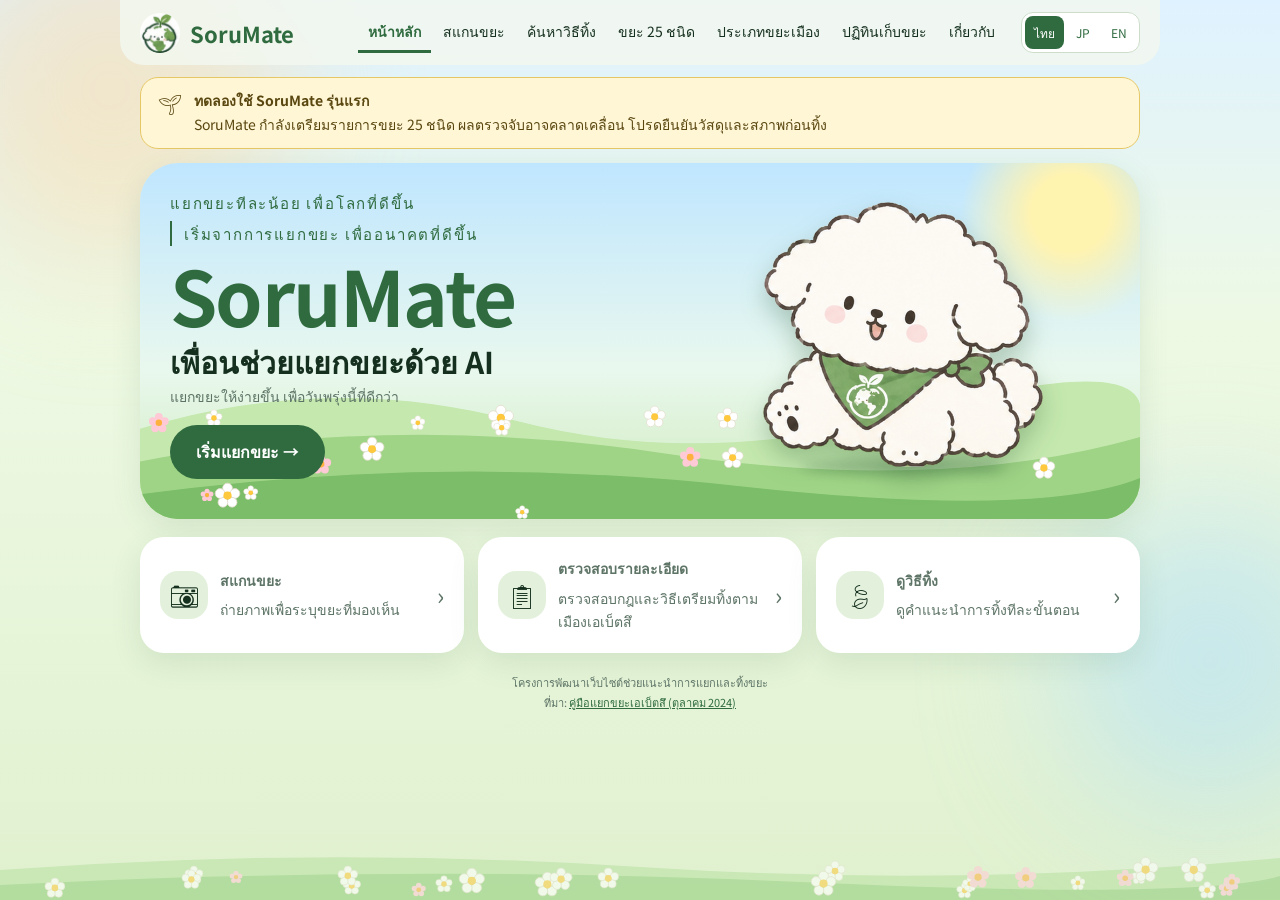
==== commit c98047d9: "Add files via upload" ====
--- a/static/sorumate.html
+++ b/static/sorumate.html
@@ -1160,10 +1160,34 @@
 @media(max-width:760px){#v5 .cg .cd{height:52px;min-height:52px;grid-template-rows:18px 8px 10px;gap:2px}#v5 .cd>span:first-child{line-height:18px}#v5 .cal-dots{height:8px;min-height:8px}#v5 .cd .cal-dot{width:6px;height:6px}#v5 .cd .today-label{height:10px;line-height:10px;font-size:8px}}
 
 :root{color-scheme:only light}
-</style><style id="sm-enhancements">
-.sm-assistant,.sm-scan-fallback{margin:24px 0;padding:22px;border:1px solid #c9e5d2;border-radius:20px;background:linear-gradient(130deg,#f7fff7,#ffffff);color:#173f2a}
-.sm-assistant-heading{display:flex;justify-content:space-between;gap:12px;align-items:start}.sm-assistant h3{margin:5px 0;font-size:1.35rem}.sm-assistant p{margin:5px 0 12px}.sm-assistant-kicker{font-weight:700;letter-spacing:.11em;font-size:.67rem;color:#488765}.sm-assistant-icon{font-size:2.8rem}.sm-small{font-size:.9rem;color:#577267}.sm-query-row{display:flex;gap:8px;flex-wrap:wrap;align-items:stretch;margin:10px 0}.sm-query-row input{min-width:190px;flex:1}.sm-assistant input,.sm-assistant textarea,.sm-assistant select{box-sizing:border-box;border:1px solid #aacbb9;border-radius:12px;padding:12px 14px;width:100%;font:inherit;background:#fff;color:#214d39}.sm-label{display:block;font-weight:700;font-size:.9rem;margin:12px 0 6px}.sm-questions{display:grid;gap:8px;margin-top:8px}.sm-question{border:1px solid #e5efe6;border-radius:12px;padding:10px;background:#f8fcf9}.sm-question legend{font-weight:700}.sm-question label{display:inline-flex;gap:5px;align-items:center;margin:8px 12px 0 0}.sm-question input{width:auto}.sm-answer{border-radius:12px;padding:14px;margin:14px 0;min-height:26px;background:#eaf5ed;white-space:pre-wrap;line-height:1.6}.sm-answer:empty{display:none}.sm-answer b{display:block;margin-bottom:4px}.sm-answer a{color:#166f4d}.sm-catalog-grid{display:grid;grid-template-columns:repeat(auto-fit,minmax(200px,1fr));gap:8px;margin-top:14px;max-height:300px;overflow:auto}.sm-item-button{border:1px solid #d8e8de;border-radius:11px;padding:9px 11px;text-align:left;background:#fff;color:#194631;cursor:pointer;font:inherit}.sm-item-button:hover,.sm-item-button:focus-visible{background:#e8f7e8}.sm-item-button small{display:block;color:#6f837b}.sm-category-details{margin-top:16px}.sm-category-details summary{cursor:pointer;font-weight:700}.sm-source{font-size:.82rem;color:#63756b;margin-top:12px!important}.sm-scan-fallback{margin:12px 0}.sm-scan-fallback p{font-size:.86rem;margin:6px 0 12px}.sm-scan-fallback strong{font-size:.95rem}
-@media(max-width:650px){.sm-assistant{padding:14px}.sm-query-row .btn{width:100%}.sm-assistant-icon{display:none}.sm-catalog-grid{grid-template-columns:1fr 1fr}}
+
+
+/* SoruMate v3: intentionally retains the original visual system */
+.sm-scan-intro{display:flex;align-items:center;gap:12px;background:#f4f9ef;border:1px solid #d5e7cf;border-radius:16px;padding:12px 16px;margin:0 0 24px;font-size:13px;color:#3e6651}
+.sm-tag{flex:none;background:var(--g1);color:#fff;border-radius:9px;min-width:36px;text-align:center;font-weight:700;padding:7px 9px}
+.sm-scan-support{display:flex;align-items:center;justify-content:space-between;gap:18px;margin:30px 0 3px;padding:20px 24px;background:#f7fbf4;border:1px solid #d8e8d5;border-radius:21px}
+.sm-scan-support h3{font-size:21px;margin:4px 0 5px;color:var(--g1)}.sm-scan-support p{font-size:14px;color:var(--muted);margin:0;max-width:560px}
+.sm-eyebrow{letter-spacing:.12em;font-size:11px;color:#458661;font-weight:800}.sm-page-header{display:flex;justify-content:space-between;align-items:center;gap:20px;margin-bottom:23px}
+.sm-page-header h2{font-size:clamp(25px,4vw,37px);letter-spacing:-.025em;line-height:1.35;margin:8px 0;color:var(--g1)}.sm-page-header p{color:var(--muted);font-size:15px;line-height:1.7;margin:0}
+.sm-page-emoji{font-size:39px;opacity:.85}.sm-finder,.sm-library{border:1px solid #dce7d7;border-radius:24px;background:#fff;padding:clamp(18px,3.8vw,32px);box-shadow:0 12px 30px rgba(25,62,40,.04)}
+.sm-label{font-size:15px;font-weight:700;color:#214c37;display:block;margin:12px 0 9px}.sm-searchbar{display:flex;gap:9px;align-items:stretch}
+.sm-finder input[type=search],.sm-library input[type=search],.sm-finder textarea{display:block;box-sizing:border-box;border:1px solid #cadbc9;border-radius:13px;padding:13px 15px;font-size:16px;font-family:inherit;background:#fcfefa;color:#173e2d;outline:none;width:100%}
+.sm-finder input:focus,.sm-library input:focus,.sm-finder textarea:focus{border-color:#37885b;box-shadow:0 0 0 3px #d7f2dd}.sm-searchbar input{flex:1;min-width:0}.sm-searchbar button{flex:none;min-width:112px}
+.sm-hits-head{display:flex;justify-content:space-between;align-items:center;gap:12px;font-size:13px;color:var(--muted);margin:16px 1px 9px}.sm-simple-link{border:0;background:none;color:#25643f;font:inherit;font-weight:700;cursor:pointer;text-decoration:underline;text-underline-offset:3px}
+.sm-hits{display:grid;gap:7px;max-height:285px;overflow:auto;margin-bottom:17px}.sm-hit,.sm-item-row{display:flex;align-items:center;text-align:left;gap:14px;min-width:0;width:100%;padding:12px 13px;border:1px solid #e0e8dc;border-radius:13px;background:#fff;color:#214c37;font:inherit;cursor:pointer;transition:border-color .15s,background .15s}
+.sm-hit:hover,.sm-hit[aria-selected=true],.sm-item-row:hover{border-color:#579875;background:#f3faf2}.sm-hit-name,.sm-item-row-title{font-size:15px;font-weight:700;display:block}.sm-hit-sub,.sm-item-row-sub{font-size:12px;color:#6a8275;display:block;margin-top:2px}.sm-row-arrow{margin-left:auto;color:#377a51;font-size:20px;font-weight:700}.sm-icon{display:grid;place-items:center;width:41px;height:41px;background:#e7f1e4;border-radius:12px;flex:none;font-size:20px}
+.sm-selected{margin:14px 0;padding:14px 17px;border:1px solid #9fc8aa;border-radius:14px;background:#f1faef}.sm-selected strong{font-size:16px}.sm-selected p{font-size:13px;color:#617767;margin:4px 0 0}.sm-conditions{border-top:1px solid #e0eadf;margin:20px 0 8px;padding-top:16px}
+.sm-question{border:0;padding:0;margin:0 0 16px}.sm-question legend{font-weight:700;font-size:15px;padding:0;margin-bottom:8px}.sm-choices{display:flex;flex-wrap:wrap;gap:8px}.sm-choices label{border:1px solid #bfd5c1;border-radius:12px;padding:10px 12px;font-size:14px;cursor:pointer;display:flex;gap:7px;align-items:center}
+.sm-choices label:has(input:checked){border-color:#2a7745;background:#e8f5e5;color:#1d5a37;font-weight:700}.sm-choices input{accent-color:#25643f}.sm-muted{font-size:12px;line-height:1.65;color:#6d8177;margin:7px 0 17px}
+.sm-main-action{width:auto;min-width:200px;margin:4px 0 14px}.sm-output:empty{display:none}.sm-output{padding:17px 18px;border-radius:16px;background:#f2f9f2;border:1px solid #c5ddc8;line-height:1.75;margin:6px 0 17px}.sm-output h3{margin:0 0 7px;font-size:21px;color:#1c5337}.sm-output p{margin:7px 0;font-size:14px}.sm-alert{border-left:3px solid #d49b33;padding-left:12px;margin:12px 0}.sm-category-pill{display:inline-block;font-size:12px;background:#ddeddc;color:#295e41;border-radius:20px;padding:4px 11px;font-weight:700}
+.sm-search-bottom{display:flex;gap:9px;flex-wrap:wrap;align-items:baseline;font-size:13px;padding:14px 0 0;border-top:1px solid #e0eadf;margin-top:15px}.sm-search-bottom a,.sm-source-box a,.sm-output a{color:#266d4a;font-weight:700}
+.sm-library-tools{display:flex;gap:10px;align-items:center;margin:0 0 13px}.sm-library-tools input{flex:1;min-width:0}.sm-library-tools span{font-size:12px;color:var(--muted);min-width:50px;text-align:right}.sm-filter-tabs{display:flex;flex-wrap:wrap;gap:7px;margin:0 0 17px}.sm-filter-tabs button{border:1px solid #d4e4d2;background:#f5faf3;border-radius:20px;padding:8px 13px;font:inherit;font-size:13px;color:#2d6245;cursor:pointer}.sm-filter-tabs button[aria-pressed=true]{background:var(--g1);color:white;border-color:var(--g1)}
+.sm-item-list{display:grid;gap:7px;grid-template-columns:repeat(2,minmax(0,1fr))}.sm-item-row{gap:10px}.sm-item-row .sm-icon{width:38px;height:38px}.sm-library-note{margin:17px 0 0}
+.sm-city-list{display:grid;gap:13px}.sm-city-row{display:grid;grid-template-columns:55px minmax(0,1fr);gap:15px;border-radius:18px;padding:19px 22px;border:1px solid #dce8d9;background:#fff}.sm-city-row .sm-icon{width:53px;height:53px;font-size:26px}.sm-city-row h3{color:#224e36;margin:0 0 7px;font-size:20px}.sm-city-row p{color:#5c7366;font-size:14px;margin:0;line-height:1.75}.sm-source-box{margin-top:22px;background:#f2f9f2;border-radius:18px;border:1px solid #d6e7d5;padding:19px 22px}.sm-source-box strong{color:#1d5135}.sm-source-box p{font-size:13px;color:#526d5d;margin:8px 0 11px;line-height:1.75}
+.sm-empty{background:#f8faf6;border:1px dashed #cbd9c9;border-radius:13px;padding:17px;color:#6b8170;font-size:14px}
+@media(max-width:780px){.sm-item-list{grid-template-columns:1fr}.sm-scan-support{flex-direction:column;align-items:flex-start;padding:17px}.sm-scan-support button{width:100%}.sm-page-emoji{font-size:30px}.sm-page-header{align-items:start}}
+@media(max-width:480px){.sm-searchbar{flex-direction:column}.sm-searchbar button{width:100%}.sm-finder,.sm-library{padding:15px}.sm-page-header h2{font-size:26px}.sm-city-row{grid-template-columns:42px minmax(0,1fr);padding:15px;gap:12px}.sm-city-row .sm-icon{width:42px;height:42px;font-size:22px}.sm-city-row h3{font-size:17px}.language-switch button{padding:6px 5px;font-size:11px}}
+
 </style>
 </head><body>
 <div class="blob b1"></div><div class="blob b2"></div>
@@ -1173,15 +1197,15 @@
 
 
 <nav aria-label="メインナビゲーション" data-i18n-aria-label="Main navigation"><div class="logo" data-go="0"><img data-a="logo" alt="" width="40" height="40"><span><b>SoruMate</b></span></div>
-<div class="lks" id="site-menu"><button class="lk" data-r="home" data-go="0"><span data-i18n="Home">ホーム</span></button><button class="lk" data-r="scan" data-go="1"><span data-i18n="Scan waste">ごみをスキャン</span></button><button class="lk" data-r="guide" data-go="6"><span data-i18n="Waste guide">分別ガイド</span></button><button class="lk" data-r="calendar" data-go="5"><span data-i18n="Calendar">カレンダー</span></button><button class="lk" data-r="about" data-go="7"><span data-i18n="About">このサイトについて</span></button></div>
-<div class="rt"><div class="language-switch" role="group" aria-label="Language"><button type="button" data-lang="ja">JP</button><button type="button" data-lang="en">EN</button></div><button class="menu-toggle" id="menu-toggle" type="button" aria-expanded="false" aria-controls="site-menu" aria-label="メニューを開く" data-i18n-aria-label="Open menu"><svg viewBox="0 0 24 24" width="20" height="20" fill="none" stroke="currentColor" stroke-width="2" aria-hidden="true"><path d="M4 6h16M4 12h16M4 18h16"/></svg><span><span data-i18n="Menu">メニュー</span></span></button></div></nav>
+<div class="lks" id="site-menu"><button class="lk" data-r="home" data-go="0"><span data-i18n="Home">ホーム</span></button><button class="lk" data-r="scan" data-go="1"><span data-i18n="Scan waste">ごみをスキャン</span></button><button class="lk" data-r="search" data-go="8"><span data-i18n="Search disposal">Search disposal</span></button><button class="lk" data-r="catalog" data-go="9"><span data-i18n="25 waste items">25 waste items</span></button><button class="lk" data-r="guide" data-go="6"><span data-i18n="Waste guide">分別ガイド</span></button><button class="lk" data-r="calendar" data-go="5"><span data-i18n="Calendar">カレンダー</span></button><button class="lk" data-r="about" data-go="7"><span data-i18n="About">このサイトについて</span></button></div>
+<div class="rt"><div class="language-switch" role="group" aria-label="Language"><button type="button" data-lang="th">ไทย</button><button type="button" data-lang="ja">JP</button><button type="button" data-lang="en">EN</button></div><button class="menu-toggle" id="menu-toggle" type="button" aria-expanded="false" aria-controls="site-menu" aria-label="メニューを開く" data-i18n-aria-label="Open menu"><svg viewBox="0 0 24 24" width="20" height="20" fill="none" stroke="currentColor" stroke-width="2" aria-hidden="true"><path d="M4 6h16M4 12h16M4 18h16"/></svg><span><span data-i18n="Menu">メニュー</span></span></button></div></nav>
 
 <div class="grass decor" data-n="26" data-l="0"><svg viewBox="0 0 800 100" preserveAspectRatio="none"><path d="M0 50Q200 10 400 45T800 30V100H0Z" fill="#b6e09f"/><path d="M0 75Q250 40 500 70T800 60V100H0Z" fill="#8fcb78"/></svg></div>
 <main>
 
 <section class="sec page on" id="v0" data-r="home"><aside class="notice" role="note"><span class="ni" aria-hidden="true">🌱</span><div><b><span data-i18n="Try the first version of SoruMate">SoruMateの初期版を試してみませんか</span></b><p><span data-i18n="SoruMate is preparing 25 waste classes. Detection results may be imperfect; please verify material and condition.">25品目の分別ガイドを準備しています。画像の判定結果だけでなく、材質と状態を確認してください。</span></p></div></aside><div class="scene"><div class="sun"></div><i class="cloud c1"></i><i class="cloud c2"></i>
 <svg class="hills" viewBox="0 0 800 200" preserveAspectRatio="none"><path d="M0 90Q150 20 300 80T620 70T800 60V200H0Z" fill="#c4e8ae"/><path d="M0 130Q200 70 420 120T800 100V200H0Z" fill="#9fd486"/><path d="M0 170Q240 120 480 160T800 150V200H0Z" fill="#7bbd68"/></svg>
-<div class="hero"><div><div class="slogan"><span lang="ja"><span data-i18n="Small sorting steps create a bigger future">小さな分別が 大きな未来を つくる</span></span><b>SORTING SMALL ACTIONS<br>FOR A BIGGER TOMORROW</b></div><h1>SoruMate</h1><h2><span data-i18n="Your AI waste sorting companion">AIでごみ分別をサポート</span></h2>
+<div class="hero"><div><div class="slogan"><span><span data-i18n="Small sorting steps create a bigger future">小さな分別が 大きな未来を つくる</span></span><b><span data-i18n="Small actions, bigger tomorrow">Small actions, bigger tomorrow</span></b></div><h1>SoruMate</h1><h2><span data-i18n="Your AI waste sorting companion">AIでごみ分別をサポート</span></h2>
 <p class="tl"><span data-i18n="Make sorting easier, for a better tomorrow">分別をもっと手軽に、よりよい明日のために</span></p>
 <button class="btn" data-go="1"><span data-i18n="Start sorting →">分別を始める →</span></button></div>
 <div class="dogwrap"><div class="bubble"><span data-i18n="Woof! Let&#x27;s sort together. 🌱">ワン！一緒に分別しよう 🌱</span></div><img class="mascot" data-a="dog" alt="SoruMateの犬のマスコット" data-i18n-alt="SoruMate dog mascot"><div class="sh"></div></div></div>
@@ -1189,8 +1213,7 @@
 <div class="row3 over"><button class="card fc" data-go="1"><div class="ico">📷</div><div><b><span data-i18n="Scan waste">ごみをスキャン</span></b><span><span data-i18n="Take a photo to identify visible waste items">写真からごみの種類を確認</span></span></div><i>›</i></button><button class="card fc" data-go="6"><div class="ico">📋</div><div><b><span data-i18n="Check conditions">条件を確認</span></b><span><span data-i18n="Check Ebetsu rules and preparation steps">江別市のルールと出す前の準備を確認</span></span></div><i>›</i></button><button class="card fc" data-go="4"><div class="ico">🍃</div><div><b><span data-i18n="Get disposal advice">出し方を確認</span></b><span><span data-i18n="Follow clear, step-by-step disposal guidance">手順に沿って出し方を確認</span></span></div><i>›</i></button></div>
 </section>
 <section class="sec panel page" id="flow" data-r="scan">
-<div class="scan-scope scan-warning" role="note" aria-label="スキャン前の注意" data-i18n-aria-label="Before you scan"><span class="scope-count"><span data-i18n="25 items">25種類</span></span><div><b><span data-i18n="⚠️ Detection results may be incomplete or incorrect">⚠️ 検出結果が不完全、または誤っている場合があります</span></b><p><span data-i18n="This is a trial system and may misidentify waste. Check the detected item before following disposal advice.">試験運用中のため、ごみの種類を誤って判別することがあります。出し方を確認する前に、検出された品目が正しいか確認してください。</span></p><small><span data-i18n="25-item sorting catalog · Check material for paper/plastic cups">25品目の分別ガイド（紙・プラスチックのコップを統合）</span></small></div></div>
-<div class="sm-scan-fallback"><strong>AIが検出できない品目 / หาก AI ตรวจไม่พบ</strong><p>ภาพไม่จับครบหรือเป็นขยะนอก 25 รายการ? กดค้นหาตามชื่อ/วัสดุ และอธิบายลักษณะเพิ่มเติมได้ โดยไม่ต้องถ่ายรูปใหม่</p><button type="button" class="btn sm ghost" id="sm-open-helper">ค้นหา/ใส่รายละเอียดเพิ่มเติม →</button></div>
+<div class="sm-scan-intro"><span class="sm-tag">25</span><span data-i18n="Detection is experimental. Always check the actual item before disposal.">Detection is experimental. Always check the actual item before disposal.</span></div>
 <div class="stepper" id="stp"></div>
 <div class="view split on" id="v1">
 <div class="card upload-controls"><h2><span data-i18n="Upload a waste photo">ごみの写真をアップロード</span></h2><p class="sub"><span data-i18n="Take a photo or choose an image">撮影するか、端末から写真を選択</span></p>
@@ -1217,27 +1240,29 @@
 <div id="recommendations" class="recommendations"></div>
 <div class="card" id="rule" style="margin-top:16px"></div>
 <div class="actions"><button class="btn ghost" id="guide-back"><span data-i18n="← Back">← 戻る</span></button><button class="btn" data-go="1"><span data-i18n="Scan another item">次の品目をスキャン</span></button><button class="btn ghost" id="guide-calendar"><span data-i18n="📅 Collection calendar">📅 収集カレンダー</span></button></div></div>
+<div class="sm-scan-support"><div><span class="sm-eyebrow" data-i18n="NEED MORE HELP?">NEED MORE HELP?</span><h3 data-i18n="Couldn't find your item?">Couldn't find your item?</h3><p data-i18n="You can search by name, select a material and add details without taking another photo.">You can search by name, select a material and add details without taking another photo.</p></div><button class="btn sm" type="button" data-go="8"><span data-i18n="Search waste items →">Search waste items →</span></button></div>
 </section>
-<section class="sec page" id="rules" data-r="guide"><h2><span data-i18n="Ebetsu waste sorting rules">江別市のごみ分別ルール</span></h2><p class="sub"><span data-i18n="Four main categories · October 2024 guide · Put waste out before 8:45 a.m. on collection day">主な4区分・2024年10月版の手引きに基づく・収集当日の朝8時45分までに出してください</span></p><h3 class="rules-heading"><span data-i18n="Disposal guidance and item lookup">品目別の出し方を調べる</span></h3>
-<div class="card sm-assistant" id="sm-assistant" data-sorumate="catalog">
- <div class="sm-assistant-heading"><div><span class="sm-assistant-kicker">SORUMATE · RULE ASSISTANT</span><h3>分別の質問 / ค้นหาวิธีทิ้งขยะ</h3><p>25品目のガイド・画像で見つからない物・25品目以外も相談できます</p></div><span class="sm-assistant-icon">🐶</span></div>
- <p class="sm-small">ค้นหาในฐานข้อมูลกฎเอเบ็ตสึ ไม่ใช่ AI ตอบอิสระ หากข้อมูลไม่พอ ระบบจะไม่เดาวิธีทิ้ง</p>
- <div class="sm-query-row"><input id="sm-search" type="search" placeholder="เช่น แก้วกระดาษ, ขวดปั๊ม, 軽い紙袋..." maxlength="500" aria-label="ค้นหาขยะ / ごみを検索"><button type="button" id="sm-search-btn" class="btn sm">ค้นหา / 検索</button></div>
- <label class="sm-label" for="sm-material">ค้นตามหมวดวัสดุ / 素材で探す</label>
- <select id="sm-material" aria-label="Waste category material"><option value="all">ทั้งหมด / すべて</option><option value="Plastic">พลาสติก / プラスチック</option><option value="Paper">กระดาษ / 紙</option><option value="Metal">โลหะ / 金属</option><option value="Glass">แก้ว / ガラス</option><option value="Hazardous">อันตราย / 危険</option><option value="Mixed">วัสดุผสม / 複合材</option><option value="other">นอกเหนือจาก 25 รายการ / その他</option></select>
- <label class="sm-label" for="sm-select">หรือเลือกรายการ 25 ชิ้น (รายการตั้งต้น รอตรวจชื่อโมเดล)</label>
- <select id="sm-select" aria-label="Waste item"></select>
- <div id="sm-questions" class="sm-questions"></div>
- <label class="sm-label" for="sm-description">ระบุรายละเอียดที่ AI ตรวจไม่พบ / AIが見逃した特徴</label>
- <textarea id="sm-description" rows="3" maxlength="500" placeholder="เช่น วัสดุเป็นกระดาษเคลือบพลาสติก ฝาเป็นโลหะ ขวดแตก หรือมีของเหลวเหลืออยู่"></textarea>
- <div class="sm-query-row"><button type="button" id="sm-check-btn" class="btn sm">ตรวจสอบวิธีทิ้ง / 分別を確認</button><button type="button" id="sm-reset-btn" class="btn sm ghost">ล้างข้อมูล</button></div>
- <div id="sm-answer" class="sm-answer" aria-live="polite" role="status"></div>
- <details class="sm-category-details"><summary>หมวดหมู่นอกเหนือจาก 25 ชิ้น / 25品目以外の探し方</summary><p>วัสดุ: พลาสติก / กระดาษ / แก้ว / โลหะ / ขยะอันตราย / วัสดุผสม — พิมพ์ชนิดวัสดุและรายละเอียดในช่องด้านบน กรณีไม่พบข้อมูลจะมีลิงก์คู่มือเมืองให้ตรวจสอบ</p></details>
- <div id="sm-catalog-grid" class="sm-catalog-grid"></div>
- <p class="sm-source">หลักฐานอ้างอิง: <a href="https://www.city.ebetsu.hokkaido.jp/uploaded/attachment/71884.pdf" target="_blank" rel="noopener noreferrer">คู่มือแยกขยะเอเบ็ตสึ ฉบับตุลาคม 2024</a> · สอบถามเมือง 011-384-5600 · กฎหอพักอาจต่างจากจุดเก็บขยะของเมือง</p>
-</div>
-
-<div id="item-rules" class="item-rules"></div><p class="rule-source"><a href="https://www.city.ebetsu.hokkaido.jp/uploaded/attachment/71884.pdf" target="_blank" rel="noopener"><span data-i18n="Ebetsu guide: pages 6–7, 10–11, 21–22 and 26 ↗">江別市の手引き：6～7、10～11、21～22、26ページ ↗</span></a></p><h3 class="rules-heading"><span data-i18n="City waste categories">市の分別区分</span></h3><div class="cats"><div class="card cat" style="--c:#e8a24a"><div class="e">🔥</div><b><span data-i18n="Burnable waste">燃やせるごみ</span></b> <span class="chip"><span data-i18n="Burnable">可燃</span></span><p><span data-i18n="Food scraps, paper, fabric and thin or soft plastics">生ごみ、紙類、布類、薄い・軟らかいプラスチック</span></p><small><span data-i18n="Use city-designated bags (指定ごみ袋)">市の指定ごみ袋に入れてください</span></small></div><div class="card cat" style="--c:#7a8ca8"><div class="e">🧱</div><b><span data-i18n="Non-burnable waste">燃やせないごみ</span></b> <span class="chip"><span data-i18n="Non-burnable">不燃</span></span><p><span data-i18n="Glass, ceramics, metal, broken bottles and small appliances">ガラス、陶磁器、金属、割れたびん、小型家電</span></p><small><span data-i18n="City-designated bags · Collected once a month">指定ごみ袋・月1回収集</span></small></div><div class="card cat" style="--c:#43a35b"><div class="e">♻️</div><b><span data-i18n="Recyclables">資源物</span></b> <span class="chip"><span data-i18n="Recyclables">リサイクル</span></span><p><span data-i18n="PET bottles, bottles and cans, white trays and paper cartons">ペットボトル、びん・缶、白色トレイ、紙パック</span></p><small><span data-i18n="Clear bags, separated by category · Twice a month, plus one PET-only day">透明な袋で区分ごとに分ける・月2回、ペットボトル専用収集日がさらに月1回</span></small></div><div class="card cat" style="--c:#d9625b"><div class="e">⚠️</div><b><span data-i18n="Hazardous waste">危険ごみ</span></b> <span class="chip"><span data-i18n="Hazardous waste">危険</span></span><p><span data-i18n="Spray cans, batteries, fluorescent tubes and lighters">スプレー缶、電池類、蛍光管、ライター</span></p><small><span data-i18n="Clear bags, separated by group; do not mix with other waste">透明な袋で区分ごとに分け、他のごみと混ぜないでください</span></small></div></div><div class="card" style="margin:18px 0"><b><span data-i18n="📍 Ebetsu disposal reminders">📍 江別市でごみを出すときの注意</span></b><div class="facts" style="margin-top:10px"><div><div style="font-size:22px">⏰</div><b><span data-i18n="Before 8:45 a.m.">朝8時45分まで</span></b><br><small style="color:var(--muted)"><span data-i18n="Put waste out on collection morning, not the previous night">収集当日の朝に出し、前日の夜には出さないでください</span></small></div><div><div style="font-size:22px">📦</div><b><span data-i18n="About 120 litres">約120リットル</span></b><br><small style="color:var(--muted)"><span data-i18n="Approximate limit per household per collection">1世帯が1回に出せる量の目安</span></small></div><div><div style="font-size:22px">🏷</div><b><span data-i18n="Uncollected-waste sticker">残置シール</span></b><br><small style="color:var(--muted)"><span data-i18n="Incorrectly sorted waste is labelled; take it back and sort it again">分別が違う場合はシールが貼られます。持ち帰って正しく分別してください</span></small></div><div><div style="font-size:22px">☎</div><b>011-384-5600</b><br><small style="color:var(--muted)"><span data-i18n="Waste enquiries: weekdays 9:00–17:00">ごみの問い合わせ：平日9時～17時</span></small></div></div></div><div class="actions"><button class="btn ghost" data-go="5"><span data-i18n="📅 View collection calendar">📅 収集カレンダーを見る</span></button><button class="btn" data-go="1"><span data-i18n="Try scanning →">ごみをスキャンする →</span></button></div></section>
+<section class="sec page sm-page" id="sm-search-page" data-r="search">
+<header class="sm-page-header"><div><span class="sm-eyebrow" data-i18n="Waste search">Waste search</span><h2 data-i18n="Find how to sort your waste">Find how to sort your waste</h2><p data-i18n="Search by item name. Check the material or condition before following disposal advice.">Search by item name. Check the material or condition before following disposal advice.</p></div><span aria-hidden="true" class="sm-page-emoji">🔎</span></header>
+<div class="sm-finder">
+  <label for="sm-q" class="sm-label" data-i18n="What would you like to throw away?">What would you like to throw away?</label>
+  <div class="sm-searchbar"><input type="search" id="sm-q" maxlength="140" autocomplete="off" data-i18n-placeholder="Type an item name, e.g. PET bottle or paper cup" placeholder="Type an item name, e.g. PET bottle or paper cup"><button type="button" class="btn" id="sm-find" data-i18n="Search">Search</button></div>
+  <div class="sm-hits-head"><span id="sm-count"></span><button type="button" id="sm-clear" class="sm-simple-link" data-i18n="Clear">Clear</button></div>
+  <div id="sm-hits" class="sm-hits" role="listbox" aria-label="Search suggestions"></div>
+  <div id="sm-selected" class="sm-selected" hidden></div>
+  <div id="sm-conditions" class="sm-conditions" hidden></div>
+  <label for="sm-notes" class="sm-label" data-i18n="Add details (optional)">Add details (optional)</label>
+  <textarea id="sm-notes" rows="2" maxlength="500" data-i18n-placeholder="For example: broken, plastic-coated, metal lid, or contents remaining" placeholder="For example: broken, plastic-coated, metal lid, or contents remaining"></textarea>
+  <p class="sm-muted" data-i18n="Descriptions help you clarify the item, but are not automatically interpreted by an AI chatbot.">Descriptions help you clarify the item, but are not automatically interpreted by an AI chatbot.</p>
+  <button type="button" class="btn sm-main-action" id="sm-answer-btn" data-i18n="Check disposal method">Check disposal method</button>
+  <div id="sm-output" class="sm-output" role="status" aria-live="polite"></div>
+  <div class="sm-search-bottom"><span data-i18n="Can't find the item in our list?">Can't find the item in our list?</span><a href="https://www.city.ebetsu.hokkaido.jp/uploaded/attachment/71884.pdf" target="_blank" rel="noopener noreferrer" data-i18n="See the official Ebetsu guide ↗">See the official Ebetsu guide ↗</a></div>
+</div></section>
+<section class="sec page sm-page" id="sm-catalog-page" data-r="catalog">
+<header class="sm-page-header"><div><span class="sm-eyebrow" data-i18n="Waste library">Waste library</span><h2 data-i18n="Waste items A–Z">Waste items A–Z</h2><p data-i18n="Choose one of the 25 example items to check its disposal steps.">Choose one of the 25 example items to check its disposal steps.</p></div><span aria-hidden="true" class="sm-page-emoji">♻️</span></header>
+<div class="sm-library"><div class="sm-library-tools"><input id="sm-catalog-q" type="search" data-i18n-placeholder="Filter the item list" placeholder="Filter the item list" aria-label="Filter the item list"/><span id="sm-catalog-count"></span></div><div class="sm-filter-tabs" id="sm-tabs" role="group" aria-label="Filter by material"></div><div id="sm-item-list" class="sm-item-list"></div><p class="sm-muted sm-library-note" data-i18n="These 25 items are the website catalog. The AI model class names still need to be checked against data.yaml.">These 25 items are the website catalog. The AI model class names still need to be checked against data.yaml.</p></div></section>
+<section class="sec page sm-page" id="rules" data-r="guide"><header class="sm-page-header"><div><span class="sm-eyebrow" data-i18n="City sorting rules">City sorting rules</span><h2 data-i18n="Ebetsu waste categories">Ebetsu waste categories</h2><p data-i18n="The disposal category depends on the material and condition of each item.">The disposal category depends on the material and condition of each item.</p></div><span aria-hidden="true" class="sm-page-emoji">🍃</span></header>
+<div id="sm-city-list" class="sm-city-list"></div><div class="sm-source-box"><strong data-i18n="Official source">Official source</strong><p data-i18n="Use the official 2024 Ebetsu guide and the collection rules for your area or dormitory. Do not rely on the object name alone.">Use the official 2024 Ebetsu guide and the collection rules for your area or dormitory. Do not rely on the object name alone.</p><a href="https://www.city.ebetsu.hokkaido.jp/uploaded/attachment/71884.pdf" target="_blank" rel="noopener noreferrer" data-i18n="Open Ebetsu sorting guide ↗">Open Ebetsu sorting guide ↗</a></div><div id="item-rules" hidden></div></section>
 <section class="sec page" id="v5" data-r="calendar">
 <h2><span data-i18n="Nishinopporo collection calendar">西野幌のごみ収集カレンダー</span></h2>
 <p class="sub"><span data-i18n="Calendar follows the current date · Japan time">現在の日付に合わせて更新・日本時間</span></p>
@@ -1251,13 +1276,13 @@
 <p class="cal-today" id="calnow"></p><div id="cg" class="cg" aria-label="今月の日付" data-i18n-aria-label="Dates in this month"></div>
 </div><div><div class="card" id="cdet" aria-live="polite"></div><div class="card" id="cnext" style="margin-top:14px"></div></div></div>
 </section>
-<section class="sec page" id="about" data-r="about"><h2><span data-i18n="About SoruMate">SoruMateについて</span></h2><p class="sub project-title">Development of a Web-Based Waste Separation Disposal Recommendation System</p>
+<section class="sec page" id="about" data-r="about"><h2><span data-i18n="About SoruMate">SoruMateについて</span></h2><p class="sub project-title" data-i18n="Development of a Web-Based Waste Separation Disposal Recommendation System">Development of a Web-Based Waste Separation Disposal Recommendation System</p>
 <div class="card"><b><span data-i18n="What this project does">このプロジェクトについて</span></b><p><span data-i18n="A web app that explains waste sorting and disposal under Ebetsu rules. Take or upload a photo, select an item, answer questions about its condition, then check how to prepare it for disposal.">江別市のルールに基づき、ごみの分別と出し方を案内するWebアプリです。撮影または写真のアップロード後、確認したい品目を選び、状態についての質問に答えると、出す前の準備を確認できます。</span></p></div>
 <div class="card about-data"><b><span data-i18n="Images and usage statistics">写真と利用統計</span></b><p><span data-i18n="Images are sent to the backend for processing. Usage statistics use a browser ID; users are not asked for their names.">写真は処理のためにサーバーへ送信されます。利用統計にはブラウザーの識別子を使用し、利用者の氏名は取得しません。</span></p></div>
 <div class="cats" style="margin-top:18px"><div class="card cat" style="--c:#43a35b"><div class="e">📷</div><b><span data-i18n="1. Take a photo">1. 写真を撮る</span></b><p><span data-i18n="Upload a clear waste photo">ごみがはっきり写った写真をアップロード</span></p></div><div class="card cat" style="--c:#4aa3d8"><div class="e">🔍</div><b><span data-i18n="2. Detect items">2. 品目を検出</span></b><p><span data-i18n="The model reports the item type and confidence">モデルが品目と信頼度を表示</span></p></div><div class="card cat" style="--c:#e8a24a"><div class="e">📋</div><b><span data-i18n="3. Check conditions">3. 条件を確認</span></b><p><span data-i18n="Check container type, material and cleanliness">容器の種類、素材、汚れの状態を確認</span></p></div><div class="card cat" style="--c:#d9625b"><div class="e">🍃</div><b><span data-i18n="4. Get advice">4. 出し方を確認</span></b><p><span data-i18n="Preparation and waste category under city rules">市のルールに沿った準備と分別区分</span></p></div></div>
 <div class="card" style="margin-top:18px"><b><span data-i18n="Sources">参考資料</span></b><p style="margin:6px 0"><a href="https://www.city.ebetsu.hokkaido.jp/uploaded/attachment/71884.pdf" target="_blank" rel="noopener"><span data-i18n="Ebetsu Waste and Recyclables Sorting Guide (October 2024)">江別市「ごみ」と「資源物」分別の手引き（2024年10月版）</span></a></p><small style="color:var(--muted)"><span data-i18n="The study area is Nishinopporo, Ebetsu. The calendar uses official Calendar 8 dates (October 2026–September 2027) and Japan time.">対象地域は江別市西野幌です。公式の収集カレンダー8（2026年10月～2027年9月）と日本時間を使用します。</span></small></div></section>
 </main>
-<footer><span class="project-title">Development of a Web-Based Waste Separation Disposal Recommendation System</span><small><span data-i18n="Source: ">参考資料： </span><a href="https://www.city.ebetsu.hokkaido.jp/uploaded/attachment/71884.pdf" target="_blank" rel="noopener"><span data-i18n="Ebetsu sorting guide (October 2024)">江別市の分別の手引き（2024年10月版）</span></a></small></footer>
+<footer><span class="project-title" data-i18n="Development of a Web-Based Waste Separation Disposal Recommendation System">Development of a Web-Based Waste Separation Disposal Recommendation System</span><small><span data-i18n="Source: ">参考資料： </span><a href="https://www.city.ebetsu.hokkaido.jp/uploaded/attachment/71884.pdf" target="_blank" rel="noopener"><span data-i18n="Ebetsu sorting guide (October 2024)">江別市の分別の手引き（2024年10月版）</span></a></small></footer>
 
 <dialog id="camera-dialog" aria-labelledby="camera-title">
 <div class="camera-heading"><h2 id="camera-title"><span data-i18n="Photograph your waste">ごみを撮影</span></h2><button class="btn sm ghost" id="camera-close" type="button" aria-label="カメラを閉じる" data-i18n-aria-label="Close camera">✕</button></div>
@@ -1266,8 +1291,12 @@
 <div class="camera-actions"><button class="btn" id="camera-take" type="button" disabled><span data-i18n="📷 Take photo">📷 撮影する</span></button><button class="btn ghost" id="camera-flip" type="button" disabled><span data-i18n="Switch camera">カメラ切替</span></button><button class="btn ghost" id="camera-retry" type="button"><span data-i18n="Try again">もう一度試す</span></button><button class="btn ghost" id="camera-file" type="button"><span data-i18n="Choose an image instead">写真を選ぶ</span></button></div>
 </dialog>
 <script>const JA={"Confirm all detected items": "検出された全品目を確認", "Advice for all detected items": "検出された全品目の出し方", "Check all detected items →": "検出された全品目を確認 →", "Detected {count} items · Advice covers all items": "{count}品目を検出・全品目の出し方をまとめて案内します", "What would you like to check?": "確認したい内容を選択してください", "Have you removed the bottle label?": "ボトルのラベルを外しましたか？", "Label removed": "ラベルを外した", "Label still attached": "ラベルが付いている", "Remove the label before disposal": "出す前にラベルを外す", "Remove the plastic label and cap, place them in burnable waste, then recheck the bottle's condition.": "プラスチック製ラベルとキャップを外して燃やせるごみへ。ボトルの状態をもう一度確認してください。", "Other containers need separate confirmation; do not decide from the PET material alone.": "その他の容器は別途確認が必要です。PET素材というだけで判断しないでください。", "Enquiries: 011-384-5600": "問い合わせ：011-384-5600", "Japanese": "日本語", "English": "English", "Language": "言語", "Detected items": "検出された品目", "{count} detected items": "検出された{count}品目", "The label is not visible in this photo. Please check the actual bottle.": "写真でラベルを確認できない場合は、実物を確認してください。", "📍 Before putting waste out": "📍 ごみを出す前に", "Disposal rules for this item are not available.": "この品目の出し方は登録されていません。", "Check the city guide before disposal.": "出す前に市の分別の手引きを確認してください。", "Review your answers, then view the advice.": "回答を確認してから、出し方を表示してください。", "Waste category": "ごみの区分", "Ebetsu guide, October 2024 · Based on your confirmed item type and condition": "江別市の2024年10月版の手引き・確認した品目と状態に基づく案内", "Answer each question first. You can select Unsure.": "すべての質問に回答してください。「わからない」も選べます。", "Check your district's actual schedule and put waste out before 8:45 a.m. on collection morning. At a dormitory, also follow posted instructions and the manager's guidance.": "お住まいの地区の収集予定表を確認し、収集日の朝8時45分までに出してください。寮では掲示や管理者の指示も確認してください。", "Upload": "写真の選択", "Detection": "検出結果", "Check conditions": "条件を確認", "Disposal advice": "出し方", "Aluminum can": "アルミ缶", "Aluminum": "アルミニウム", "Clean food or drink cans → Recyclables (bottles and cans)": "水ですすいだ食品・飲料の缶 → 資源物（びん・缶）", "Empty and rinse. Keep pull tabs attached. Use a clear or translucent bag; bottles and cans may share a bag.": "中身を空にして水ですすぎます。プルトップは外さず、透明・半透明の袋へ。びんと缶は同じ袋で出せます。", "Oily cans or non-food containers → Non-burnable. Spray cans must be separated as hazardous waste.": "油が付着した缶や食品以外の缶は燃やせないごみへ。スプレー缶は危険ごみに分けます。", "PET bottle cap": "ペットボトルのキャップ", "Plastic": "プラスチック", "Plastic caps → Burnable waste": "プラスチック製キャップ → 燃やせるごみ", "Remove the cap. Use a city-designated bag, separate from the PET bottle bag.": "キャップを外し、市の指定ごみ袋に入れます。ペットボトルの袋には入れません。", "Check the actual material: metal caps are non-burnable.": "実際の素材を確認してください。金属製のふたは燃やせないごみです。", "PET plastic bottle": "ペットボトル", "PET plastic": "PET樹脂", "PET-marked drink or seasoning bottles → Recyclables (PET bottles)": "PETマーク付きの飲料・調味料の容器 → 資源物（ペットボトル）", "Empty, remove cap and label, and rinse. Do not crush. Use a clear or translucent bag for PET bottles only.": "中身を空にし、キャップとラベルを外して水ですすぎます。つぶさず、透明・半透明の袋にペットボトルだけを入れます。", "Plastic caps and labels → Burnable waste": "プラスチック製キャップとラベル → 燃やせるごみ", "What did this can contain?": "この缶には何が入っていましたか？", "Food or drink": "食品・飲料", "Spray or gas": "スプレー・ガス", "Other empty container": "その他の空の容器", "Unsure / contents remain": "不明・中身が残っている", "Does oil remain after rinsing?": "水ですすいだ後も油が付着していますか？", "Rinsed clean": "水ですすぎ、きれいになった", "Oil remains": "油が付着している", "Not rinsed / unsure": "まだすすいでいない・不明", "What is the cap made of?": "キャップの素材は何ですか？", "Metal": "金属", "Unsure": "わからない", "Check the bottle's mark and original use": "ボトルのマークと用途を確認してください", "PET-marked drink or seasoning bottle": "PETマーク付きの飲料・調味料の容器", "Other type / unsure": "その他・わからない", "Have you emptied and rinsed the bottle?": "中身を空にして、水ですすぎましたか？", "Not rinsed yet": "まだすすいでいない", "Cannot clean / unsure": "汚れが落ちない・不明", "Check further before disposal": "出す前に追加確認が必要です", "Check the label and material": "ラベルと素材を確認", "Do not decide the category from the image alone.": "画像だけで分別区分を判断しないでください。", "Ask about disposal": "出し方を問い合わせる", "Check the guide or call 011-384-5600. Explain the container and what it held.": "手引きを確認するか、011-384-5600に問い合わせてください。容器の種類と入っていたものを伝えてください。", "Burnable waste (燃やせるごみ)": "燃やせるごみ", "Separate from PET bottles": "ペットボトルと分ける", "Keep plastic caps and labels out of the PET recycling bag.": "プラスチック製キャップとラベルは、ペットボトルの回収袋に入れないでください。", "Use a city-designated bag": "市の指定ごみ袋に入れる", "Use a burnable-waste designated bag and tie it closed.": "燃やせるごみの指定ごみ袋に入れ、口を結んでください。", "Use the burnable collection day": "燃やせるごみの日に出す", "Check your district's actual collection day.": "お住まいの地区の収集日を確認してください。", "Non-burnable waste (燃やせないごみ)": "燃やせないごみ", "Use a non-burnable designated bag and tie it closed.": "燃やせないごみの指定ごみ袋に入れ、口を結んでください。", "Use the non-burnable collection day": "燃やせないごみの日に出す", "Check your district schedule before taking waste to the collection point.": "ごみステーションに出す前に、地区の収集日程を確認してください。", "Hazardous waste (spray cans / 危険ごみ)": "危険ごみ（スプレー缶）", "Do not puncture the can": "缶に穴を開けない", "Use up the contents as far as possible. If any remain, label the can to say so.": "中身はできるだけ使い切ってください。残っている場合は、そのことをわかりやすく記載してください。", "Remove the plastic cap": "プラスチック製のふたを外す", "Plastic caps go in burnable waste.": "プラスチック製のふたは燃やせるごみへ。", "Use a separate clear or translucent bag": "透明・半透明の袋に分ける", "Keep spray cans separate from recyclables and other hazardous groups.": "スプレー缶は、資源物や他の危険ごみの区分と分けてください。", "Prepare the can before sorting": "分別の前に缶を準備", "Empty and rinse": "中身を空にして水ですすぐ", "Rinse with water, then return and check for remaining oil.": "水ですすいでから、油が残っているかもう一度確認してください。", "Recyclables (bottles and cans / 資源物)": "資源物（びん・缶）", "Empty and rinse with water": "中身を空にして水ですすぐ", "For clean food or drink cans.": "きれいな食品・飲料の缶が対象です。", "Keep pull tabs attached": "プルトップは外さない", "Pull tabs need not be removed. Detached tabs can go in the same bag.": "プルトップは外さずに出せます。外れたものも同じ袋に入れられます。", "Use a clear or translucent bag": "透明・半透明の袋に入れる", "Cans and glass bottles may share a bag. Keep them separate from PET bottles.": "缶とびんは同じ袋で出せます。ペットボトルとは分けてください。", "Prepare the bottle before disposal": "出す前にボトルを準備", "Rinse first, then return to check its condition.": "水ですすいでから、状態をもう一度確認してください。", "Remove cap and label": "キャップとラベルを外す", "Plastic caps and labels go in burnable waste.": "プラスチック製キャップとラベルは燃やせるごみへ。", "Recyclables (PET bottles / 資源物)": "資源物（ペットボトル）", "The bottle must carry the PET mark and be for drinks or seasonings.": "PETマーク付きの飲料・調味料の容器が対象です。", "Do not crush the bottle": "つぶさずに出す", "Keep the bottle intact under Ebetsu rules.": "江別市のルールでは、ボトルをつぶさずに出してください。", "Bag PET bottles separately. Use your district's recyclables or PET-only collection day.": "ペットボトルだけを袋に入れます。地区の資源物の日、またはペットボトル専用収集日に出せます。", "Open the app through the backend at http://localhost:8000.": "http://localhost:8000 からWebアプリを開いてください。", "Take or choose a waste photo before starting detection.": "検出を始める前に、撮影するか写真を選んでください。", "The image is too large. Please resize it.": "写真のサイズが大きすぎます。小さくしてください。", "The image could not be read. Choose another image.": "写真を読み込めません。別の写真を選んでください。", "Server returned HTTP ": "サーバーの応答：HTTP ", "Invalid detection response format.": "検出結果の形式が正しくありません。", "Detection timed out. Please try again.": "検出に時間がかかりすぎました。もう一度試してください。", "Selected item · Confidence ": "選択中の品目・信頼度 ", "Check conditions first": "先に条件を確認", "Disposal rules not available": "出し方の情報がありません", "No detection result": "検出結果がありません", "Choose another image to try again": "別の写真を選んでください", "Analyzing…": "解析中…", "Detecting items": "品目を検出中", "Sending the image to the model…": "写真をモデルに送信しています…", "Cannot connect. Check that the backend is running.": "接続できません。サーバーが起動しているか確認してください。", "No item met the confidence threshold. Try a closer photo or a different background.": "信頼度の基準を満たす品目が見つかりません。近づいて撮影するか、背景を変えてください。", "<p class=\"cal-empty\">No verified district collection schedule is available for this date.</p>": "<p class=\"cal-empty\">この日の地区別収集日程は登録されていません。</p>", "Today · ": "今日 · ", " Today": " 今日", "<span class=\"today-label\">Today</span>": "<span class=\"today-label\">今日</span>", "<b>Upcoming collections</b>": "<b>今後の収集日</b>", "<p class=\"cal-empty\">A verified collection schedule for your district has not been added.</p>": "<p class=\"cal-empty\">対象地区の実際の収集日程はまだ登録されていません。</p>", "<a href=\"https://www.city.ebetsu.hokkaido.jp/\" target=\"_blank\" rel=\"noopener\" style=\"display:inline-block;margin-top:12px\">Check collection schedules on the city website ↗</a>": "<a href=\"https://www.city.ebetsu.hokkaido.jp/\" target=\"_blank\" rel=\"noopener\" style=\"display:inline-block;margin-top:12px\">市のサイトで収集日程を確認 ↗</a>", "Open menu": "メニューを開く", "Close menu": "メニューを閉じる", "Camera access is not allowed. Allow it in your browser, then try again.": "カメラの使用が許可されていません。ブラウザーで許可してから、もう一度試してください。", "No available camera was found. Connect a camera or choose an image.": "利用できるカメラがありません。カメラを接続するか、写真を選んでください。", "Another app may be using the camera. Close it and try again.": "他のアプリがカメラを使用している可能性があります。そのアプリを閉じて再試行してください。", "Could not open the camera. Try again or choose an image.": "カメラを開けません。再試行するか、写真を選んでください。", "Opening the camera… Allow access if your browser asks.": "カメラを起動しています… ブラウザーに確認されたら許可してください。", "Use localhost on your computer or HTTPS on your phone to open the camera. You can also choose an image.": "パソコンではlocalhost、スマートフォンではHTTPSから開いてください。写真を選ぶこともできます。", "The camera stopped. Select Try again to reopen it.": "カメラが停止しました。「もう一度試す」で再起動してください。", "Position the waste in the frame, then take a photo.": "ごみが画面に収まるようにして、撮影してください。", "Could not capture the photo. Please try again.": "撮影できませんでした。もう一度試してください。", "Could not save the photo. Please try again.": "写真を保存できませんでした。もう一度試してください。", "The image must be 10 MB or smaller.": "写真のサイズは10 MB以下にしてください。", "Check the actual label and condition of every detected item.": "Check the actual label and condition of every detected item.", "Main navigation": "メインナビゲーション", "Home": "ホーム", "Scan waste": "ごみをスキャン", "Waste guide": "分別ガイド", "Calendar": "カレンダー", "About": "このサイトについて", "Menu": "メニュー", "Try the first version of SoruMate": "SoruMateの初期版を試してみませんか", "SoruMate is preparing 25 waste classes. Detection results may be imperfect; please verify material and condition.": "25品目の分別ガイドを準備しています。画像の判定結果だけでなく、材質と状態を確認してください。", "Your AI waste sorting companion": "AIでごみ分別をサポート", "Make sorting easier, for a better tomorrow": "分別をもっと手軽に、よりよい明日のために", "Start sorting →": "分別を始める →", "Woof! Let's sort together. 🌱": "ワン！一緒に分別しよう 🌱", "SoruMate dog mascot": "SoruMateの犬のマスコット", "Take a photo to identify visible waste items": "写真からごみの種類を確認", "Check Ebetsu rules and preparation steps": "江別市のルールと出す前の準備を確認", "Get disposal advice": "出し方を確認", "Follow clear, step-by-step disposal guidance": "手順に沿って出し方を確認", "Before you scan": "スキャン前の注意", "25 items": "25種類", "⚠️ Detection results may be incomplete or incorrect": "⚠️ 検出結果が不完全、または誤っている場合があります", "This is a trial system and may misidentify waste. Check the detected item before following disposal advice.": "試験運用中のため、ごみの種類を誤って判別することがあります。出し方を確認する前に、検出された品目が正しいか確認してください。", "25-item sorting catalog · Check material for paper/plastic cups": "25品目の分別ガイド（紙・プラスチックのコップを統合）", "Upload a waste photo": "ごみの写真をアップロード", "Take a photo or choose an image": "撮影するか、端末から写真を選択", "Keep the whole item clearly visible": "対象がはっきり写るようにする", "Use good lighting": "十分に明るい場所で撮影する", "Keep the background uncluttered": "背景に物を置きすぎない", "📷 Take photo": "📷 撮影する", "🖼 Choose image": "🖼 写真を選ぶ", "✨ Start detection →": "✨ 検出を開始 →", "No image selected": "写真が選択されていません", "Take or choose a waste photo to begin": "撮影するか、ごみの写真を選んでください", "Selected waste photo": "選択したごみの写真", "Selected item": "選択した品目", "Detection results": "検出結果", "Analyzing the image…": "写真を解析しています…", "Waiting for detection": "検出結果を待っています", "Confidence ": "信頼度 ", "Category": "区分", "Material": "主な素材", "Select a detected item": "検出された品目を選択", "← Use another photo": "← 写真を変更", "Check before disposal": "出す前に確認", "← Back": "← 戻る", "View disposal advice →": "出し方を見る →", "Advice for all detected items ": "Advice for all detected items ", "Ebetsu City · 江別市": "江別市", "Follow these steps to prepare your waste": "手順に沿って、ごみを出す準備をしてください", "Scan another item": "次の品目をスキャン", "📅 Collection calendar": "📅 収集カレンダー", "Ebetsu waste sorting rules": "江別市のごみ分別ルール", "Four main categories · October 2024 guide · Put waste out before 8:45 a.m. on collection day": "主な4区分・2024年10月版の手引きに基づく・収集当日の朝8時45分までに出してください", "Disposal guidance and item lookup": "品目別の出し方を調べる", "Ebetsu guide: pages 6–7, 10–11, 21–22 and 26 ↗": "江別市の手引き：6～7、10～11、21～22、26ページ ↗", "City waste categories": "市の分別区分", "Burnable": "可燃", "Food scraps, paper, fabric and thin or soft plastics": "生ごみ、紙類、布類、薄い・軟らかいプラスチック", "Use city-designated bags (指定ごみ袋)": "市の指定ごみ袋に入れてください", "Non-burnable": "不燃", "Glass, ceramics, metal, broken bottles and small appliances": "ガラス、陶磁器、金属、割れたびん、小型家電", "City-designated bags · Collected once a month": "指定ごみ袋・月1回収集", "Recyclables": "資源物", "PET bottles, bottles and cans, white trays and paper cartons": "ペットボトル、びん・缶、白色トレイ、紙パック", "Clear bags, separated by category · Twice a month, plus one PET-only day": "透明な袋で区分ごとに分ける・月2回、ペットボトル専用収集日がさらに月1回", "Hazardous waste": "危険ごみ", "Spray cans, batteries, fluorescent tubes and lighters": "スプレー缶、電池類、蛍光管、ライター", "Clear bags, separated by group; do not mix with other waste": "透明な袋で区分ごとに分け、他のごみと混ぜないでください", "📍 Ebetsu disposal reminders": "📍 江別市でごみを出すときの注意", "Before 8:45 a.m.": "朝8時45分まで", "Put waste out on collection morning, not the previous night": "収集当日の朝に出し、前日の夜には出さないでください", "About 120 litres": "約120リットル", "Approximate limit per household per collection": "1世帯が1回に出せる量の目安", "Incorrectly sorted waste is labelled; take it back and sort it again": "分別が違う場合はシールが貼られます。持ち帰って正しく分別してください", "Waste enquiries: weekdays 9:00–17:00": "ごみの問い合わせ：平日9時～17時", "📅 View collection calendar": "📅 収集カレンダーを見る", "Try scanning →": "ごみをスキャンする →", "Calendar follows the current date · Japan time": "現在の日付に合わせて更新・日本時間", "Collection days vary by district. Dates will appear when a verified district schedule is added.": "収集日は地区によって異なります。対象地区の実際の収集日程を登録するまで、収集日は表示されません。", "Previous month": "前の月", "Today": "今日", "Next month": "次の月", "Dates in this month": "今月の日付", "About SoruMate": "SoruMateについて", "What this project does": "このプロジェクトについて", "A web app that explains waste sorting and disposal under Ebetsu rules. Take or upload a photo, select an item, answer questions about its condition, then check how to prepare it for disposal.": "江別市のルールに基づき、ごみの分別と出し方を案内するWebアプリです。撮影または写真のアップロード後、確認したい品目を選び、状態についての質問に答えると、出す前の準備を確認できます。", "Images and usage statistics": "写真と利用統計", "Images are sent to the backend for processing. Usage statistics use a browser ID; users are not asked for their names.": "写真は処理のためにサーバーへ送信されます。利用統計にはブラウザーの識別子を使用し、利用者の氏名は取得しません。", "1. Take a photo": "1. 写真を撮る", "Upload a clear waste photo": "ごみがはっきり写った写真をアップロード", "2. Detect items": "2. 品目を検出", "The model reports the item type and confidence": "モデルが品目と信頼度を表示", "3. Check conditions": "3. 条件を確認", "Check container type, material and cleanliness": "容器の種類、素材、汚れの状態を確認", "4. Get advice": "4. 出し方を確認", "Preparation and waste category under city rules": "市のルールに沿った準備と分別区分", "Sources": "参考資料", "Ebetsu Waste and Recyclables Sorting Guide (October 2024)": "江別市「ごみ」と「資源物」分別の手引き（2024年10月版）", "The calendar uses Japan time. Collection dates require a verified district schedule.": "日本時間の日付と、選択した江別市の地区の公式収集日（2026年10月～2027年9月）を表示します。", "Source: ": "参考資料： ", "Ebetsu sorting guide (October 2024)": "江別市の分別の手引き（2024年10月版）", "Photograph your waste": "ごみを撮影", "Close camera": "カメラを閉じる", "Live camera preview": "カメラの映像", "Switch camera": "カメラ切替", "Try again": "もう一度試す", "Choose an image instead": "写真を選ぶ", " (Japan)": "（日本時間）", "Small sorting steps create a bigger future": "小さな分別が 大きな未来を つくる", "Burnable waste": "燃やせるごみ", "Non-burnable waste": "燃やせないごみ", "Uncollected-waste sticker": "残置シール", "Waste type": "ごみの種類", "All collections": "すべての収集", "PET bottles": "ペットボトル", "Bottles and cans": "びん・缶", "Recyclables + hazardous waste": "資源物・危険ごみ", "PET bottles only": "ペットボトル専用", "Official dates: 1 October 2026–30 September 2027. Put waste out before 8:45 a.m. on collection morning.": "掲載期間：2026年10月1日～2027年9月30日。収集日の朝8時45分までに出してください。", "Check collection dates →": "収集日を確認 →", "Collection dates for this photo": "この写真の品目の収集日", "Finish preparation or confirm the item before choosing a collection day.": "出す前の準備や品目の確認を終えてから、収集日を確認してください。", "No later date is available in this calendar. Check the latest city calendar.": "掲載期間内に次の収集日がありません。市の最新カレンダーを確認してください。", "This date is outside the loaded calendar. Check the latest city calendar.": "この日は掲載期間外です。市の最新カレンダーを確認してください。", "No collection for the selected waste type on this date.": "この日は選択した品目の収集はありません。", "No collection on this date.": "この日は収集がありません。", "Upcoming collections": "次の収集日", "Nishinopporo collection calendar": "西野幌のごみ収集カレンダー", "The study area is Nishinopporo, Ebetsu. The calendar uses official Calendar 8 dates (October 2026–September 2027) and Japan time.": "対象地域は江別市西野幌です。公式の収集カレンダー8（2026年10月～2027年9月）と日本時間を使用します。", "Study area": "対象地域", "Nishinopporo, Ebetsu · Calendar 8": "江別市・西野幌 · 収集カレンダー8", "Hokkaido Information University area": "北海道情報大学周辺", "Household collection dates for Nishinopporo. At university or dormitory bins, follow the posted collection-point instructions.": "西野幌の家庭ごみ収集日を表示します。大学・寮のごみ置き場では、掲示された指示に従ってください。", "Official Calendar 8 ↗": "公式収集カレンダー8 ↗"};
-let lang=(()=>{try{return localStorage.getItem("sm_lang")==="en"?"en":"ja"}catch(e){return"ja"}})();
-function t(key,vars={}){let s=lang==="ja"?(JA[key]??key):key;for(const[k,v]of Object.entries(vars))s=s.replaceAll("{"+k+"}",String(v));return s}
+Object.assign(JA,{"Detection is experimental. Always check the actual item before disposal.":"AIの判定は試験中です。捨てる前に現物を確認してください。","NEED MORE HELP?":"ほかにも調べたいですか？","Couldn't find your item?":"品目が見つかりませんか？","You can search by name, select a material and add details without taking another photo.":"再撮影せずに品目名で検索したり、状態を追記できます。","Search waste items →":"品目を検索 →","Find how to sort your waste":"ごみの出し方を検索","Search by item name. Check the material or condition before following disposal advice.":"品目名から検索し、材質や状態を確認してください。","What would you like to throw away?":"何を捨てますか？","Type an item name, e.g. PET bottle or paper cup":"例：ペットボトル、紙コップ","Search":"検索","Clear":"クリア","Add details (optional)":"詳しい状態（任意）","For example: broken, plastic-coated, metal lid, or contents remaining":"例：割れている、樹脂コーティング、金属のふた、内容物が残っている","Descriptions help you clarify the item, but are not automatically interpreted by an AI chatbot.":"自由入力は説明用です。現時点ではAIチャットで自動判断しません。","Check disposal method":"分別方法を確認","Can't find the item in our list?":"一覧に品目が見つかりませんか？","See the official Ebetsu guide ↗":"江別市の公式手引きを確認 ↗","Waste items A–Z":"ごみ25品目一覧","Choose one of the 25 example items to check its disposal steps.":"品目を選び、必要に応じて材質や状態を確認できます。","Filter the item list":"一覧から検索","These 25 items are the website catalog. The AI model class names still need to be checked against data.yaml.":"この25品目はウェブ上の一覧です。AIモデルのクラス名との照合はまだ完了していません。","Ebetsu waste categories":"江別市のごみ分別区分","The disposal category depends on the material and condition of each item.":"分別区分は品目の材質や状態によって異なります。","Official source":"公式資料","Use the official 2024 Ebetsu guide and the collection rules for your area or dormitory. Do not rely on the object name alone.":"江別市の2024年版手引きと地域・寮のルールに従ってください。品名のみで判断しないでください。","Open Ebetsu sorting guide ↗":"江別市の分別手引きを開く ↗","Search disposal":"分別検索","25 waste items":"ごみ25品目","Waste guide":"市の分別区分","25 items":"25品目"});
+const TH={"(Japan)":"(เวลาญี่ปุ่น)","Today":"วันนี้","1. Take a photo":"1. ถ่ายภาพ","2. Detect items":"2. ตรวจจับสิ่งของ","25 items":"25 ชนิด","25-item sorting catalog · Check material for paper/plastic cups":"รายการขยะ 25 ชนิด · ตรวจวัสดุแก้วกระดาษ/พลาสติกก่อน","3. Check conditions":"3. ตรวจสอบรายละเอียด","4. Get advice":"4. ดูคำแนะนำ","About":"เกี่ยวกับ","About 120 litres":"ประมาณ 120 ลิตร","About SoruMate":"เกี่ยวกับ SoruMate","Advice for all detected items":"คำแนะนำสำหรับขยะที่ตรวจพบทั้งหมด","Aluminum":"อะลูมิเนียม","Aluminum can":"กระป๋องอะลูมิเนียม","Analyzing the image…":"กำลังวิเคราะห์ภาพ…","Analyzing…":"กำลังวิเคราะห์…","Another app may be using the camera. Close it and try again.":"อาจมีแอปอื่นใช้กล้องอยู่ ปิดแอปนั้นแล้วลองใหม่","Answer each question first. You can select Unsure.":"กรุณาตอบทุกคำถาม หรือเลือก “ไม่แน่ใจ”","Approximate limit per household per collection":"ปริมาณโดยประมาณต่อครัวเรือนในแต่ละครั้ง","Ask about disposal":"สอบถามวิธีทิ้ง","Before 8:45 a.m.":"ก่อน 08:45 น.","Before you scan":"ก่อนเริ่มสแกน","Burnable":"เผาได้","Burnable waste":"ขยะเผาได้","Burnable waste (燃やせるごみ)":"ขยะเผาได้","Calendar":"ปฏิทินเก็บขยะ","Calendar follows the current date · Japan time":"ปฏิทินใช้วันและเวลาปัจจุบันของญี่ปุ่น","Camera access is not allowed. Allow it in your browser, then try again.":"ยังไม่อนุญาตให้ใช้กล้อง กรุณาอนุญาตในเบราว์เซอร์แล้วลองอีกครั้ง","Cannot clean / unsure":"ล้างไม่สะอาด / ไม่แน่ใจ","Cannot connect. Check that the backend is running.":"เชื่อมต่อระบบไม่ได้ กรุณาตรวจว่าเซิร์ฟเวอร์ทำงานอยู่","Category":"หมวดขยะ","Check Ebetsu rules and preparation steps":"ตรวจสอบกฎและวิธีเตรียมทิ้งตามเมืองเอเบ็ตสึ","Check all detected items →":"ตรวจขยะที่พบทั้งหมด →","Check before disposal":"ตรวจสอบก่อนทิ้ง","Check collection dates →":"ดูวันเก็บขยะ →","Check conditions":"ตรวจสอบรายละเอียด","Check conditions first":"ตรวจสอบเงื่อนไขก่อน","Check container type, material and cleanliness":"ตรวจประเภทภาชนะ วัสดุ และความสะอาด","Check further before disposal":"ต้องตรวจสอบเพิ่มเติมก่อนทิ้ง","Check the actual label and condition of every detected item.":"ตรวจสอบฉลากและสภาพจริงของขยะแต่ละชิ้นที่ตรวจพบ","Check the actual material: metal caps are non-burnable.":"ตรวจสอบวัสดุจริง ฝาโลหะเป็นขยะเผาไม่ได้","Check the bottle's mark and original use":"ตรวจสัญลักษณ์และการใช้งานเดิมของขวด","Check the city guide before disposal.":"ตรวจคู่มือเมืองก่อนทิ้ง","Check the guide or call 011-384-5600. Explain the container and what it held.":"ตรวจคู่มือหรือโทร 011-384-5600 พร้อมแจ้งประเภทภาชนะและสิ่งที่เคยบรรจุ","Check the label and material":"ตรวจฉลากและวัสดุ","Check your district schedule before taking waste to the collection point.":"ตรวจตารางเก็บขยะของเขตพื้นที่ก่อนนำไปจุดทิ้ง","Check your district's actual collection day.":"ตรวจวันเก็บขยะจริงของพื้นที่คุณ","Choose an image instead":"เลือกภาพจากเครื่องแทน","Choose another image to try again":"เลือกภาพอื่นแล้วลองใหม่","City waste categories":"หมวดขยะของเมือง","City-designated bags · Collected once a month":"ใช้ถุงที่เมืองกำหนด · เก็บเดือนละครั้ง","Clean food or drink cans → Recyclables (bottles and cans)":"กระป๋องอาหารหรือเครื่องดื่มที่ล้างสะอาด → ขยะรีไซเคิลประเภทขวดและกระป๋อง","Clear bags, separated by category · Twice a month, plus one PET-only day":"ใช้ถุงใส แยกตามประเภท · เก็บเดือนละสองครั้ง และมีวันเก็บ PET เฉพาะ","Clear bags, separated by group; do not mix with other waste":"ใช้ถุงใส แยกตามกลุ่ม ไม่รวมกับขยะประเภทอื่น","Close camera":"ปิดกล้อง","Close menu":"ปิดเมนู","Collection dates for this photo":"วันเก็บขยะสำหรับสิ่งของในภาพนี้","Confidence":"ความมั่นใจ","Confirm all detected items":"ยืนยันขยะที่ตรวจพบทั้งหมด","Could not capture the photo. Please try again.":"ถ่ายภาพไม่สำเร็จ กรุณาลองอีกครั้ง","Could not open the camera. Try again or choose an image.":"เปิดกล้องไม่ได้ ลองใหม่หรือเลือกภาพจากเครื่อง","Could not save the photo. Please try again.":"บันทึกภาพไม่สำเร็จ กรุณาลองอีกครั้ง","Dates in this month":"วันที่ในเดือนนี้","Detected {count} items · Advice covers all items":"ตรวจพบ {count} รายการ · แสดงคำแนะนำสำหรับทุกรายการ","Detecting items":"กำลังตรวจจับขยะ","Detection":"การตรวจจับ","Detection results":"ผลการตรวจจับ","Detection timed out. Please try again.":"ตรวจจับนานเกินกำหนด กรุณาลองใหม่","Disposal advice":"คำแนะนำการทิ้ง","Disposal guidance and item lookup":"คำแนะนำการทิ้งและค้นหาสิ่งของ","Disposal rules for this item are not available.":"ยังไม่มีข้อมูลกฎทิ้งสำหรับรายการนี้","Disposal rules not available":"ยังไม่มีข้อมูลวิธีทิ้ง","Do not crush the bottle":"อย่าบีบหรือทำให้ขวดแบน","Do not decide the category from the image alone.":"อย่าตัดสินประเภทขยะจากภาพอย่างเดียว","Do not puncture the can":"อย่าเจาะกระป๋อง","Does oil remain after rinsing?":"หลังล้างแล้วยังมีคราบน้ำมันหรือไม่","Ebetsu City · 江別市":"เมืองเอเบ็ตสึ","Ebetsu Waste and Recyclables Sorting Guide (October 2024)":"คู่มือแยกขยะและวัสดุรีไซเคิลเมืองเอเบ็ตสึ (ตุลาคม 2024)","Ebetsu guide, October 2024 · Based on your confirmed item type and condition":"อ้างอิงคู่มือเอเบ็ตสึ ตุลาคม 2024 โดยยึดชนิดและสภาพขยะที่ผู้ใช้ยืนยัน","Ebetsu guide: pages 6–7, 10–11, 21–22 and 26 ↗":"คู่มือเอเบ็ตสึ หน้า 6–7, 10–11, 21–22 และ 26 ↗","Ebetsu sorting guide (October 2024)":"คู่มือแยกขยะเอเบ็ตสึ (ตุลาคม 2024)","Ebetsu waste sorting rules":"กฎแยกขยะเมืองเอเบ็ตสึ","Empty and rinse":"เทของออกและล้าง","Empty and rinse with water":"เทของออกและล้างด้วยน้ำ","Enquiries: 011-384-5600":"สอบถาม: 011-384-5600","Finish preparation or confirm the item before choosing a collection day.":"เตรียมสิ่งของและยืนยันประเภทก่อนเลือกวันเก็บขยะ","Follow clear, step-by-step disposal guidance":"ดูคำแนะนำการทิ้งทีละขั้นตอน","Follow these steps to prepare your waste":"เตรียมขยะตามขั้นตอนก่อนนำไปทิ้ง","Food or drink":"อาหารหรือเครื่องดื่ม","Food scraps, paper, fabric and thin or soft plastics":"เศษอาหาร กระดาษ ผ้า และพลาสติกบางหรืออ่อน","For clean food or drink cans.":"ใช้กับกระป๋องอาหารหรือเครื่องดื่มที่ล้างสะอาดแล้ว","Four main categories · October 2024 guide · Put waste out before 8:45 a.m. on collection day":"4 หมวดหลัก · คู่มือตุลาคม 2024 · นำขยะออกทิ้งก่อน 08:45 น. ในวันเก็บ","Get disposal advice":"ดูวิธีทิ้ง","Glass, ceramics, metal, broken bottles and small appliances":"แก้ว เซรามิก โลหะ ขวดแตก และเครื่องใช้ไฟฟ้าขนาดเล็ก","Have you emptied and rinsed the bottle?":"เทของออกและล้างขวดแล้วหรือยัง","Have you removed the bottle label?":"แกะฉลากขวดแล้วหรือยัง","Hazardous waste":"ขยะอันตราย","Hazardous waste (spray cans / 危険ごみ)":"ขยะอันตราย (กระป๋องสเปรย์)","Hokkaido Information University area":"บริเวณมหาวิทยาลัยสารสนเทศฮอกไกโด","Home":"หน้าหลัก","Household collection dates for Nishinopporo. At university or dormitory bins, follow the posted collection-point instructions.":"วันเก็บขยะครัวเรือนในนิชิโนปโปโระ หากทิ้งในมหาวิทยาลัยหรือหอพัก ให้ทำตามป้ายที่จุดทิ้ง","Images and usage statistics":"รูปภาพและสถิติการใช้งาน","Incorrectly sorted waste is labelled; take it back and sort it again":"ขยะที่แยกผิดอาจถูกติดป้ายและต้องนำกลับไปแยกใหม่","Invalid detection response format.":"รูปแบบผลตรวจจับไม่ถูกต้อง","Keep plastic caps and labels out of the PET recycling bag.":"อย่าใส่ฝาและฉลากพลาสติกลงในถุงรีไซเคิลขวด PET","Keep pull tabs attached":"ไม่ต้องแยกห่วงเปิดกระป๋อง","Keep spray cans separate from recyclables and other hazardous groups.":"แยกกระป๋องสเปรย์ออกจากวัสดุรีไซเคิลและขยะอันตรายกลุ่มอื่น","Keep the background uncluttered":"พื้นหลังไม่ควรรก","Keep the bottle intact under Ebetsu rules.":"ตามกฎเมืองเอเบ็ตสึ ไม่ควรบีบขวดให้แบน","Keep the whole item clearly visible":"ให้เห็นขยะทั้งชิ้นชัดเจน","Label removed":"แกะฉลากแล้ว","Label still attached":"ยังมีฉลากติดอยู่","Live camera preview":"ภาพจากกล้อง","Main navigation":"เมนูหลัก","Make sorting easier, for a better tomorrow":"แยกขยะให้ง่ายขึ้น เพื่อวันพรุ่งนี้ที่ดีกว่า","Material":"วัสดุ","Menu":"เมนู","Metal":"โลหะ","Next month":"เดือนถัดไป","Nishinopporo collection calendar":"ปฏิทินเก็บขยะเขตนิชิโนปโปโระ","Nishinopporo, Ebetsu · Calendar 8":"นิชิโนปโปโระ เมืองเอเบ็ตสึ · ปฏิทินหมายเลข 8","No available camera was found. Connect a camera or choose an image.":"ไม่พบกล้องที่ใช้งานได้ กรุณาต่อกล้องหรือเลือกภาพจากเครื่อง","No collection for the selected waste type on this date.":"วันนี้ไม่มีการเก็บขยะประเภทที่เลือก","No collection on this date.":"วันนี้ไม่มีการเก็บขยะ","No detection result":"ไม่มีผลการตรวจจับ","No image selected":"ยังไม่ได้เลือกรูปภาพ","No item met the confidence threshold. Try a closer photo or a different background.":"ไม่พบสิ่งของที่ผ่านเกณฑ์ความมั่นใจ ลองถ่ายใกล้ขึ้นหรือเปลี่ยนพื้นหลัง","No later date is available in this calendar. Check the latest city calendar.":"ไม่มีวันเก็บถัดไปในปฏิทินนี้ ตรวจปฏิทินเมืองล่าสุด","Non-burnable":"เผาไม่ได้","Non-burnable waste":"ขยะเผาไม่ได้","Non-burnable waste (燃やせないごみ)":"ขยะเผาไม่ได้","Not rinsed / unsure":"ยังไม่ได้ล้าง / ไม่แน่ใจ","Not rinsed yet":"ยังไม่ได้ล้าง","Official Calendar 8 ↗":"ปฏิทินทางการหมายเลข 8 ↗","Oil remains":"ยังมีคราบน้ำมัน","Open menu":"เปิดเมนู","Opening the camera… Allow access if your browser asks.":"กำลังเปิดกล้อง… หากเบราว์เซอร์ถาม กรุณากดอนุญาต","Other empty container":"ภาชนะเปล่าประเภทอื่น","Other type / unsure":"ชนิดอื่น / ไม่แน่ใจ","PET bottle cap":"ฝาขวด PET","PET bottles, bottles and cans, white trays and paper cartons":"ขวด PET ขวดแก้ว กระป๋อง ถาดโฟมขาว และกล่องเครื่องดื่มกระดาษ","PET plastic":"พลาสติก PET","PET plastic bottle":"ขวดพลาสติก PET","PET-marked drink or seasoning bottle":"ขวดเครื่องดื่มหรือเครื่องปรุงที่มีสัญลักษณ์ PET","PET-marked drink or seasoning bottles → Recyclables (PET bottles)":"ขวดเครื่องดื่มหรือเครื่องปรุงที่มีสัญลักษณ์ PET → ขวดรีไซเคิล","Photograph your waste":"ถ่ายภาพขยะ","Plastic":"พลาสติก","Plastic caps and labels go in burnable waste.":"ฝาและฉลากพลาสติกเป็นขยะเผาได้","Plastic caps and labels → Burnable waste":"ฝาและฉลากพลาสติก → ขยะเผาได้","Plastic caps go in burnable waste.":"ฝาพลาสติกเป็นขยะเผาได้","Plastic caps → Burnable waste":"ฝาพลาสติก → ขยะเผาได้","Position the waste in the frame, then take a photo.":"จัดให้ขยะอยู่ในกรอบแล้วถ่ายภาพ","Preparation and waste category under city rules":"การเตรียมและประเภทขยะตามกฎเมือง","Prepare the bottle before disposal":"เตรียมขวดก่อนทิ้ง","Prepare the can before sorting":"เตรียมกระป๋องก่อนแยก","Previous month":"เดือนก่อน","Put waste out on collection morning, not the previous night":"นำขยะออกในเช้าวันเก็บ ไม่ใช่คืนก่อนหน้า","Recyclables":"ขยะรีไซเคิล","Recyclables (PET bottles / 資源物)":"ขยะรีไซเคิล (ขวด PET)","Recyclables (bottles and cans / 資源物)":"ขยะรีไซเคิล (ขวดและกระป๋อง)","Remove cap and label":"เอาฝาและฉลากออก","Remove the cap. Use a city-designated bag, separate from the PET bottle bag.":"เอาฝาออก ใส่ถุงขยะที่เมืองกำหนด แยกจากถุงขวด PET","Remove the label before disposal":"แกะฉลากก่อนทิ้ง","Remove the plastic cap":"เอาฝาพลาสติกออก","Review your answers, then view the advice.":"ตรวจคำตอบก่อนดูคำแนะนำ","Rinse first, then return to check its condition.":"ล้างด้วยน้ำก่อน แล้วกลับมาตรวจสภาพอีกครั้ง","Rinse with water, then return and check for remaining oil.":"ล้างด้วยน้ำก่อน แล้วตรวจอีกครั้งว่ามีคราบน้ำมันหรือไม่","Rinsed clean":"ล้างสะอาดแล้ว","Scan another item":"สแกนชิ้นต่อไป","Scan waste":"สแกนขยะ","Select a detected item":"เลือกขยะที่ตรวจพบ","Selected item":"ขยะที่เลือก","Selected waste photo":"ภาพขยะที่เลือก","Sending the image to the model…":"กำลังส่งภาพให้โมเดลตรวจจับ…","Separate from PET bottles":"แยกจากขวด PET","Server returned HTTP":"เซิร์ฟเวอร์ตอบกลับรหัส HTTP","Small sorting steps create a bigger future":"แยกขยะทีละน้อย เพื่อโลกที่ดีขึ้น","SoruMate dog mascot":"มาสคอตสุนัขของ SoruMate","SoruMate is preparing 25 waste classes. Detection results may be imperfect; please verify material and condition.":"SoruMate กำลังเตรียมรายการขยะ 25 ชนิด ผลตรวจจับอาจคลาดเคลื่อน โปรดยืนยันวัสดุและสภาพก่อนทิ้ง","Source:":"ที่มา:","Sources":"แหล่งอ้างอิง","Spray cans, batteries, fluorescent tubes and lighters":"กระป๋องสเปรย์ แบตเตอรี่ หลอดฟลูออเรสเซนต์ และไฟแช็ก","Spray or gas":"สเปรย์หรือแก๊ส","Start sorting →":"เริ่มแยกขยะ →","Study area":"พื้นที่ศึกษา","Switch camera":"สลับกล้อง","Take a photo or choose an image":"ถ่ายภาพหรือเลือกรูปภาพ","Take a photo to identify visible waste items":"ถ่ายภาพเพื่อระบุขยะที่มองเห็น","Take or choose a waste photo before starting detection.":"กรุณาถ่ายภาพหรือเลือกรูปก่อนเริ่มตรวจจับ","Take or choose a waste photo to begin":"ถ่ายภาพหรือเลือกรูปขยะเพื่อเริ่มใช้งาน","The bottle must carry the PET mark and be for drinks or seasonings.":"ขวดต้องมีสัญลักษณ์ PET และเป็นขวดเครื่องดื่มหรือเครื่องปรุง","The camera stopped. Select Try again to reopen it.":"กล้องหยุดทำงาน กด “ลองใหม่” เพื่อเปิดอีกครั้ง","The image could not be read. Choose another image.":"ไม่สามารถอ่านภาพได้ กรุณาเลือกรูปอื่น","The image is too large. Please resize it.":"ภาพใหญ่เกินไป กรุณาลดขนาด","The image must be 10 MB or smaller.":"ภาพต้องมีขนาดไม่เกิน 10 MB","The model reports the item type and confidence":"โมเดลแสดงประเภทขยะและค่าความมั่นใจ","This date is outside the loaded calendar. Check the latest city calendar.":"วันดังกล่าวอยู่นอกช่วงปฏิทินที่มี กรุณาตรวจปฏิทินล่าสุด","This is a trial system and may misidentify waste. Check the detected item before following disposal advice.":"นี่เป็นระบบทดลองและอาจตรวจจับผิด โปรดตรวจชนิดขยะก่อนทำตามคำแนะนำ","Today ·":"วันนี้ ·","Try again":"ลองอีกครั้ง","Try scanning →":"ลองสแกน →","Try the first version of SoruMate":"ทดลองใช้ SoruMate รุ่นแรก","Uncollected-waste sticker":"สติกเกอร์แจ้งขยะไม่ได้รับการเก็บ","Unsure":"ไม่แน่ใจ","Unsure / contents remain":"ไม่แน่ใจ / ยังมีของเหลือ","Upcoming collections":"วันเก็บขยะถัดไป","Upload":"อัปโหลด","Upload a clear waste photo":"อัปโหลดภาพขยะที่ชัดเจน","Upload a waste photo":"อัปโหลดภาพขยะ","Use a burnable-waste designated bag and tie it closed.":"ใช้ถุงที่กำหนดสำหรับขยะเผาได้และมัดปากถุง","Use a city-designated bag":"ใช้ถุงที่เมืองกำหนด","Use a clear or translucent bag":"ใช้ถุงใสหรือโปร่งแสง","Use a non-burnable designated bag and tie it closed.":"ใช้ถุงที่กำหนดสำหรับขยะเผาไม่ได้และมัดปากถุง","Use a separate clear or translucent bag":"ใช้ถุงใสหรือโปร่งแสงแยกต่างหาก","Use city-designated bags (指定ごみ袋)":"ใช้ถุงขยะที่เมืองกำหนด","Use good lighting":"ถ่ายในที่มีแสงเพียงพอ","Use localhost on your computer or HTTPS on your phone to open the camera. You can also choose an image.":"ถ้าใช้คอมพิวเตอร์ให้เปิดผ่าน localhost หรือใช้ HTTPS บนมือถือ หรือเลือกภาพจากเครื่อง","Use the burnable collection day":"ทิ้งในวันเก็บขยะเผาได้","Use the non-burnable collection day":"ทิ้งในวันเก็บขยะเผาไม่ได้","View disposal advice →":"ดูคำแนะนำการทิ้ง →","Waiting for detection":"กำลังรอผลตรวจจับ","Waste category":"หมวดขยะ","Waste enquiries: weekdays 9:00–17:00":"สอบถามเรื่องขยะ: วันธรรมดา 9:00–17:00 น.","Waste guide":"ประเภทขยะเมือง","Waste type":"ประเภทขยะ","What did this can contain?":"กระป๋องนี้เคยบรรจุอะไร","What is the cap made of?":"ฝานี้ทำจากวัสดุอะไร","What this project does":"โครงการนี้ทำอะไร","Woof! Let's sort together. 🌱":"โฮ่ง! มาแยกขยะด้วยกัน 🌱","Your AI waste sorting companion":"เพื่อนช่วยแยกขยะด้วย AI","← Back":"← ย้อนกลับ","← Use another photo":"← เลือกภาพอื่น","⚠️ Detection results may be incomplete or incorrect":"ผลตรวจจับอาจไม่ครบหรือคลาดเคลื่อน","✨ Start detection →":"✨ เริ่มตรวจจับ →","📅 Collection calendar":"📅 ปฏิทินเก็บขยะ","📅 View collection calendar":"📅 ดูปฏิทินเก็บขยะ","📍 Before putting waste out":"📍 ก่อนนำขยะไปทิ้ง","📍 Ebetsu disposal reminders":"📍 ข้อควรจำในการทิ้งขยะเมืองเอเบ็ตสึ","📷 Take photo":"📷 ถ่ายภาพ","🖼 Choose image":"🖼 เลือกรูป","A web app that explains waste sorting and disposal under Ebetsu rules. Take or upload a photo, select an item, answer questions about its condition, then check how to prepare it for disposal.":"เว็บช่วยแยกและทิ้งขยะตามกฎเมืองเอเบ็ตสึ ถ่ายหรืออัปโหลดภาพ เลือกสิ่งของ ตอบคำถามเกี่ยวกับสภาพ แล้วดูขั้นตอนเตรียมทิ้ง","Bag PET bottles separately. Use your district's recyclables or PET-only collection day.":"ใส่ขวด PET แยกถุงจากขยะอื่น และทิ้งในวันเก็บวัสดุรีไซเคิลหรือวันเก็บ PET ของเขตคุณ","Cans and glass bottles may share a bag. Keep them separate from PET bottles.":"กระป๋องและขวดแก้วใส่ถุงเดียวกันได้ แต่ต้องแยกจากขวด PET","Check your district's actual schedule and put waste out before 8:45 a.m. on collection morning. At a dormitory, also follow posted instructions and the manager's guidance.":"ตรวจตารางของพื้นที่จริง และทิ้งขยะก่อน 08:45 น. ในเช้าวันเก็บ หากอยู่หอพักให้ทำตามป้ายและคำแนะนำของเจ้าหน้าที่ด้วย","Empty and rinse. Keep pull tabs attached. Use a clear or translucent bag; bottles and cans may share a bag.":"เทของออก ล้างให้สะอาด ไม่ต้องแกะห่วงเปิดกระป๋อง ใช้ถุงใสหรือโปร่งแสง กระป๋องและขวดแก้วใส่ถุงเดียวกันได้","Empty, remove cap and label, and rinse. Do not crush. Use a clear or translucent bag for PET bottles only.":"เทของออก แกะฝาและฉลาก ล้างให้สะอาด อย่าบีบขวดให้แบน แล้วใช้ถุงใสหรือโปร่งแสงสำหรับขวด PET เท่านั้น","Images are sent to the backend for processing. Usage statistics use a browser ID; users are not asked for their names.":"รูปภาพถูกส่งไปประมวลผลที่เซิร์ฟเวอร์ สถิติการใช้งานใช้รหัสเบราว์เซอร์ และไม่ขอชื่อผู้ใช้","Official dates: 1 October 2026–30 September 2027. Put waste out before 8:45 a.m. on collection morning.":"ปฏิทินทางการ 1 ตุลาคม 2026–30 กันยายน 2027 กรุณาทิ้งขยะก่อน 08:45 น. ในวันเก็บ","Oily cans or non-food containers → Non-burnable. Spray cans must be separated as hazardous waste.":"กระป๋องที่มีคราบน้ำมันหรือภาชนะที่ไม่ได้บรรจุอาหาร → ขยะเผาไม่ได้ กระป๋องสเปรย์ให้แยกเป็นขยะอันตราย","Open the app through the backend at http://localhost:8000.":"โปรดเปิดเว็บไซต์ผ่านเซิร์ฟเวอร์ที่ http://localhost:8000","Pull tabs need not be removed. Detached tabs can go in the same bag.":"ไม่ต้องแกะห่วงเปิดกระป๋อง ถ้าหลุดออกแล้วให้ทิ้งในถุงเดียวกันได้","Remove the plastic label and cap, place them in burnable waste, then recheck the bottle's condition.":"แกะฉลากและฝาพลาสติกแล้วทิ้งเป็นขยะเผาได้ จากนั้นกลับมาตรวจสภาพขวดอีกครั้ง","The study area is Nishinopporo, Ebetsu. The calendar uses official Calendar 8 dates (October 2026–September 2027) and Japan time.":"พื้นที่ศึกษาคือนิชิโนปโปโระ เมืองเอเบ็ตสึ ปฏิทินหมายเลข 8 ช่วงตุลาคม 2026–กันยายน 2027 ใช้เวลาญี่ปุ่น","Use up the contents as far as possible. If any remain, label the can to say so.":"ใช้ของภายในให้หมดเท่าที่ทำได้ หากยังเหลือให้เขียนแจ้งบนกระป๋อง","All collections":"ทุกประเภท","Bottles and cans":"ขวดและกระป๋อง","Collection days vary by district. Dates will appear when a verified district schedule is added.":"วันเก็บขยะต่างกันตามเขต เมื่อมีตารางที่ตรวจสอบแล้วจะแสดงวันที่","Detected items":"รายการที่ตรวจพบ","English":"ภาษาอังกฤษ","Japanese":"ภาษาญี่ปุ่น","Language":"ภาษา","Other containers need separate confirmation; do not decide from the PET material alone.":"ภาชนะชนิดอื่นต้องตรวจสอบแยกต่างหาก อย่าตัดสินจากวัสดุ PET เพียงอย่างเดียว","PET bottles":"ขวด PET","PET bottles only":"ขวด PET เท่านั้น","Recyclables + hazardous waste":"ขยะรีไซเคิลและขยะอันตราย","Selected item · Confidence":"สิ่งของที่เลือก · ความมั่นใจ","The calendar uses Japan time. Collection dates require a verified district schedule.":"ปฏิทินใช้เวลาญี่ปุ่น วันเก็บขยะต้องอ้างอิงตารางเขตพื้นที่ที่ตรวจสอบแล้ว","The label is not visible in this photo. Please check the actual bottle.":"ในภาพมองไม่เห็นฉลาก กรุณาตรวจขวดจริง","What would you like to check?":"ต้องการตรวจสอบเรื่องใด","{count} detected items":"ตรวจพบ {count} รายการ","Advice for all detected items ":"คำแนะนำสำหรับขยะที่ตรวจพบทั้งหมด","Confidence ":"ความมั่นใจ ","Source: ":"ที่มา: ","Detection is experimental. Always check the actual item before disposal.":"ระบบยังอยู่ระหว่างทดลอง โปรดตรวจสอบชนิดขยะจริงก่อนทิ้ง","NEED MORE HELP?":"ต้องการความช่วยเหลือเพิ่มเติม?","Couldn't find your item?":"ไม่พบขยะที่ต้องการ?","You can search by name, select a material and add details without taking another photo.":"ค้นหาจากชื่อหรือระบุรายละเอียดเพิ่มเติมได้ โดยไม่ต้องถ่ายภาพใหม่","Search waste items →":"ค้นหาขยะ →","Find how to sort your waste":"ค้นหาวิธีทิ้งขยะ","Search by item name. Check the material or condition before following disposal advice.":"ค้นหาชื่อสิ่งของ แล้วตรวจสอบวัสดุหรือสภาพก่อนดูวิธีทิ้ง","What would you like to throw away?":"ต้องการทิ้งอะไร?","Type an item name, e.g. PET bottle or paper cup":"พิมพ์ชื่อขยะ เช่น ขวด PET หรือแก้วกระดาษ","Search":"ค้นหา","Clear":"ล้าง","Add details (optional)":"รายละเอียดเพิ่มเติม (ไม่บังคับ)","For example: broken, plastic-coated, metal lid, or contents remaining":"เช่น ขวดแตก เคลือบพลาสติก ฝาโลหะ หรือมีของเหลวเหลืออยู่","Descriptions help you clarify the item, but are not automatically interpreted by an AI chatbot.":"รายละเอียดช่วยระบุลักษณะขยะ แต่ระบบยังไม่ใช่แชต AI ที่ตีความข้อความอัตโนมัติ","Check disposal method":"ดูวิธีทิ้ง","Can't find the item in our list?":"ไม่พบรายการที่ต้องการ?","See the official Ebetsu guide ↗":"เปิดคู่มือเมืองเอเบ็ตสึ ↗","Waste items A–Z":"รายการขยะ 25 ชนิด","Choose one of the 25 example items to check its disposal steps.":"เลือกรายการขยะเพื่อดูวิธีทิ้ง และตรวจสภาพเพิ่มเติมถ้าจำเป็น","Filter the item list":"ค้นหาในรายการขยะ","These 25 items are the website catalog. The AI model class names still need to be checked against data.yaml.":"รายการขยะ 25 ชนิดนี้ยังต้องตรวจเทียบกับคลาสในโมเดล AI ก่อนเปิดใช้งานจริง","Ebetsu waste categories":"ประเภทขยะของเมืองเอเบ็ตสึ","The disposal category depends on the material and condition of each item.":"วิธีทิ้งขึ้นอยู่กับวัสดุและสภาพของสิ่งของ","Official source":"แหล่งข้อมูลทางการ","Use the official 2024 Ebetsu guide and the collection rules for your area or dormitory. Do not rely on the object name alone.":"อ้างอิงคู่มือเมืองเอเบ็ตสึฉบับปี 2024 และข้อกำหนดของจุดทิ้งขยะในพื้นที่หรือหอพัก ไม่ควรตัดสินจากชื่อสิ่งของอย่างเดียว","Open Ebetsu sorting guide ↗":"เปิดคู่มือแยกขยะเมืองเอเบ็ตสึ ↗","Search disposal":"ค้นหาวิธีทิ้ง","25 waste items":"ขยะ 25 ชนิด"};
+Object.assign(TH,{"Waste search":"ค้นหาวิธีทิ้งขยะ","Waste library":"รายการขยะ","City sorting rules":"กฎแยกขยะของเมืองเอเบ็ตสึ","Development of a Web-Based Waste Separation Disposal Recommendation System":"โครงการพัฒนาเว็บไซต์ช่วยแนะนำการแยกและทิ้งขยะ","Server returned HTTP ":"เซิร์ฟเวอร์ตอบกลับรหัส HTTP "});Object.assign(JA,{"Waste search":"ごみ分別検索","Waste library":"品目一覧","City sorting rules":"江別市の分別ルール","Development of a Web-Based Waste Separation Disposal Recommendation System":"ごみ分別・排出方法を案内するウェブシステムの開発"});
+Object.assign(TH,{"Small actions, bigger tomorrow":"เริ่มจากการแยกขยะ เพื่ออนาคตที่ดีขึ้น"});Object.assign(JA,{"Small actions, bigger tomorrow":"小さな行動で、より良い未来へ"});
+let lang=(()=>{try{return ["th","ja","en"].includes(localStorage.getItem("sm_lang"))?localStorage.getItem("sm_lang"):"th"}catch(e){return"th"}})();
+function t(key,vars={}){let s=lang==="th"?(TH[key]??key):lang==="ja"?(JA[key]??key):key;for(const[k,v]of Object.entries(vars))s=s.replaceAll("{"+k+"}",String(v));return s}
 function localizeCurrent(s){const key=Object.keys(JA).find(k=>JA[k]===s)||s;return t(key)}
 
 const A={dog:"[data-uri]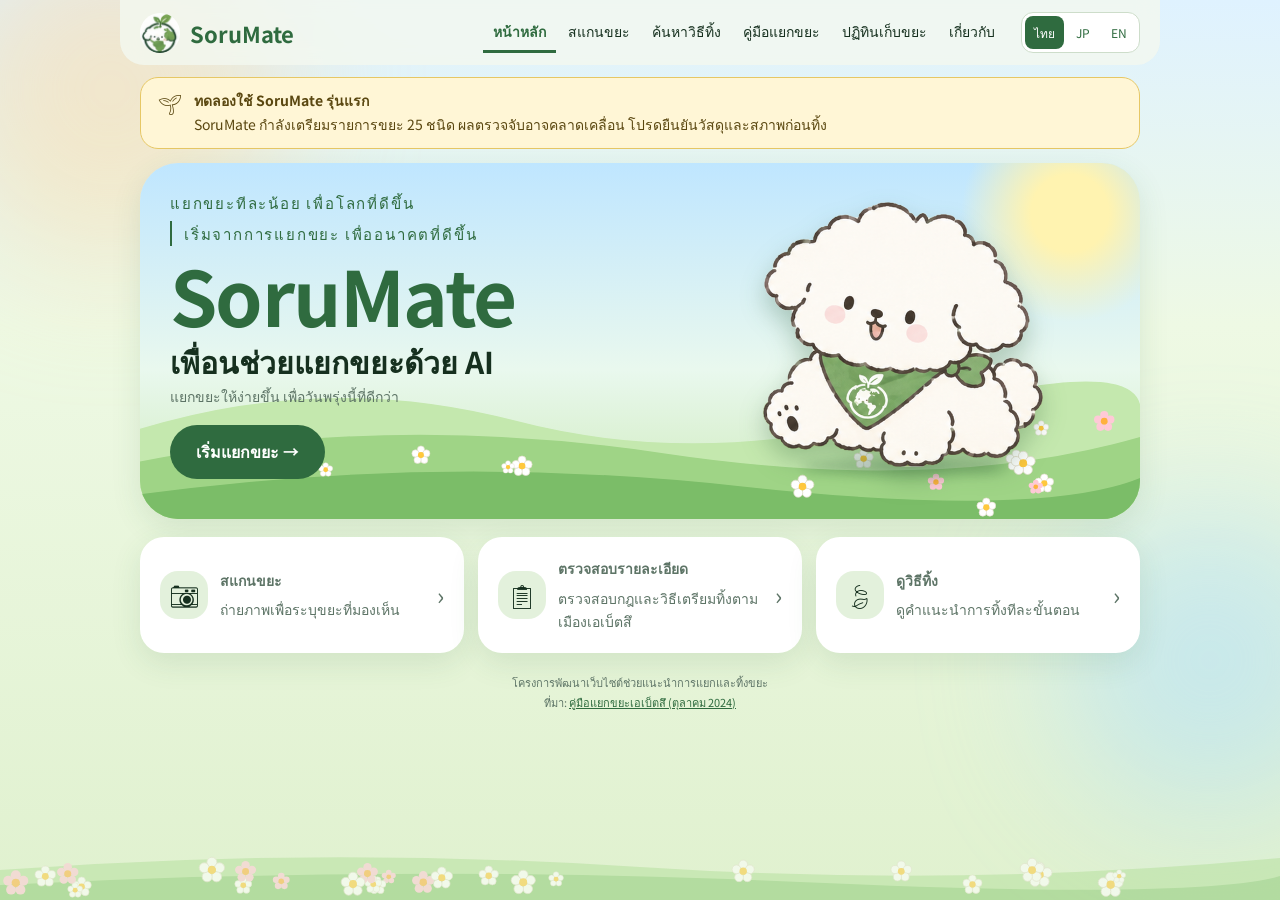
==== commit 19c72976: "Add files via upload" ====
--- a/static/sorumate.html
+++ b/static/sorumate.html
@@ -1188,6 +1188,41 @@
 @media(max-width:780px){.sm-item-list{grid-template-columns:1fr}.sm-scan-support{flex-direction:column;align-items:flex-start;padding:17px}.sm-scan-support button{width:100%}.sm-page-emoji{font-size:30px}.sm-page-header{align-items:start}}
 @media(max-width:480px){.sm-searchbar{flex-direction:column}.sm-searchbar button{width:100%}.sm-finder,.sm-library{padding:15px}.sm-page-header h2{font-size:26px}.sm-city-row{grid-template-columns:42px minmax(0,1fr);padding:15px;gap:12px}.sm-city-row .sm-icon{width:42px;height:42px;font-size:22px}.sm-city-row h3{font-size:17px}.language-switch button{padding:6px 5px;font-size:11px}}
 
+/* SoruMate v4: scoped components. Existing home / photo / calendar layout is retained. */
+.sm4-page{padding-top:32px;padding-bottom:60px}.sm4-header{margin-bottom:26px}.sm4-eyebrow{font-size:12px;color:#5b9571;font-weight:800;letter-spacing:.09em;display:block;margin-bottom:9px}.sm4-header h2{font-size:clamp(30px,4vw,44px);line-height:1.22;letter-spacing:-.025em;color:#245b3c;margin:0 0 11px}.sm4-header p{font-size:15px;line-height:1.75;color:#5c7469;margin:0;max-width:670px}.sm4-panel{padding:clamp(18px,3vw,32px);background:#fff;border-radius:26px;border:1px solid #d9e8db;box-shadow:0 15px 40px rgba(33,68,45,.065)}
+.sm4-search-panel{padding-bottom:16px}.sm4-label{display:block;color:#22573a;font-size:16px;font-weight:800;margin-bottom:12px}.sm4-bar{display:flex;gap:10px;align-items:stretch}.sm4-bar input,.sm4-catalog-toolbar input,.sm4-details textarea{border:1px solid #c7ddcb;border-radius:15px;color:#1b3c2a;background:#fafdF9;padding:15px 16px;font:inherit;font-size:16px;box-sizing:border-box;min-width:0;outline:none}.sm4-bar input{flex:1;min-height:54px}.sm4-bar input:focus,.sm4-catalog-toolbar input:focus,.sm4-details textarea:focus{border-color:#388859;box-shadow:0 0 0 3px #d9edda}.sm4-button{padding:13px 25px;border:1px solid #2d7049;border-radius:14px;background:#2d7049;color:white;font:inherit;font-weight:750;cursor:pointer;min-height:52px}.sm4-button:hover{background:#1d5b37}.sm4-secondary{padding:9px 16px;border:1px solid #aecbb3;border-radius:12px;background:white;color:#2d7049;font:inherit;cursor:pointer}.sm4-quick{display:flex;flex-wrap:wrap;gap:8px;margin-top:14px}.sm4-chip{border:1px solid #d3e4d1;background:#f1f7ec;border-radius:999px;color:#3a6948;padding:8px 13px;font:inherit;font-weight:650;font-size:13px;cursor:pointer}.sm4-chip:hover,.sm4-chip:focus{border-color:#39835a;background:#e5f2df}.sm4-results-layout{display:grid;grid-template-columns:minmax(0,.9fr) minmax(0,1.1fr);gap:20px;margin-top:20px}.sm4-pane{border:1px solid #dbe9d9;background:rgba(255,255,255,.90);border-radius:24px;padding:22px;min-width:0}.sm4-pane h3.sm4-section-title{color:#315d42;font-size:18px;margin:0 0 14px}.sm4-suggestions{display:grid;align-content:start;gap:9px;max-height:500px;overflow-y:auto}.sm4-suggestion{width:100%;border:1px solid #e4ece1;background:#fff;border-radius:14px;padding:12px;display:flex;gap:12px;align-items:center;text-align:left;color:#1b3d2a;font:inherit;cursor:pointer;min-width:0}.sm4-suggestion:hover,.sm4-suggestion[aria-pressed=true]{border-color:#67a479;background:#f2faf1}.sm4-sug-text{min-width:0;flex:1;display:grid;gap:3px}.sm4-sug-text strong{font-size:14px;line-height:1.4}.sm4-sug-text small{font-size:12px;color:#6e8774}.sm4-item-icon{width:43px;height:43px;display:grid;place-items:center;border-radius:13px;background:#edf6e9;font-size:22px;flex:none}.sm4-arrow{font-size:20px;color:#42815c}.sm4-welcome{text-align:center;display:flex;flex-direction:column;align-items:center;justify-content:center;min-height:270px;padding:15px;color:#396b4c}.sm4-welcome-icon{font-size:47px;margin-bottom:8px}.sm4-welcome h3{font-size:19px;margin:8px 0 7px}.sm4-welcome p{font-size:14px;max-width:285px;color:#698073}.sm4-detail-title{display:flex;gap:13px;align-items:center;padding-bottom:16px;border-bottom:1px solid #e0ebdd;margin-bottom:17px}.sm4-detail-title h3{color:#255b3c;margin:5px 0 0;font-size:23px}.sm4-question-intro{margin:0 0 17px}.sm4-question-intro strong{color:#2c6042}.sm4-question-intro p{font-size:13px;color:#6a8273;margin:4px 0}.sm4-question{border:0;margin:0 0 17px;padding:0}.sm4-question legend{font-size:14px;font-weight:750;margin-bottom:10px;color:#214f35}.sm4-options{display:flex;flex-wrap:wrap;gap:8px}.sm4-option{border:1px solid #bfd6c1;border-radius:12px;background:#fff;color:#345a43;padding:10px 13px;font:inherit;font-size:14px;cursor:pointer}.sm4-option[aria-pressed=true]{border-color:#2b7047;background:#e4f3e5;color:#1c623e;font-weight:800}.sm4-details{border:1px solid #e0eadb;border-radius:14px;padding:12px 14px;margin:12px 0}.sm4-details summary{font-weight:700;font-size:14px;color:#3f6a4c;cursor:pointer}.sm4-details textarea{width:100%;resize:vertical;margin-top:12px}.sm4-quiet{font-size:12px;color:#6c8576;line-height:1.65;margin:9px 0}.sm4-wide{width:100%;margin-top:7px}.sm4-outcome{margin-top:15px}.sm4-answer{padding:18px;border-radius:17px;border:1px solid #b6d8b9;background:#f4faf1}.sm4-answer h4{font-size:20px;color:#246b43;margin:4px 0 10px}.sm4-answer p{line-height:1.75;font-size:14px;color:#456152;margin:8px 0}.sm4-warning{padding:11px 13px;border-left:3px solid #daa345;border-radius:8px;background:#fff8e6;color:#806023;font-size:13px;line-height:1.6}.sm4-source{display:inline-flex;color:#246e48;font-weight:800;font-size:13px;text-decoration:underline;margin-top:10px}.sm4-bottom{display:flex;flex-wrap:wrap;align-items:center;justify-content:space-between;gap:12px;margin-top:23px;padding:16px 4px;color:#627b6a;font-size:13px}.sm4-empty{background:#f6faf4;border:1px dashed #bdd4bd;border-radius:13px;padding:16px;color:#466b53;line-height:1.6}.sm4-plainlink{color:#246d48;text-decoration:underline;font-weight:700}.sm4-catalog-toolbar{display:flex;align-items:center;gap:12px;margin-bottom:18px}.sm4-catalog-toolbar input{flex:1}.sm4-counter{font-size:13px;color:#5e7d69;white-space:nowrap}.sm4-filter-tabs{display:flex;flex-wrap:wrap;gap:7px;margin-bottom:21px}.sm4-tab{border:1px solid #cadece;background:#f4f8f1;border-radius:999px;padding:9px 14px;cursor:pointer;color:#477055;font:inherit;font-size:13px;font-weight:650}.sm4-tab[aria-pressed=true]{background:#2c6d49;border-color:#2c6d49;color:#fff}.sm4-catalog-grid{display:grid;grid-template-columns:repeat(3,minmax(0,1fr));gap:13px}.sm4-catalog-card{background:#fff;border:1px solid #d7e7d7;border-radius:19px;padding:19px;min-height:157px;display:flex;flex-direction:column;text-align:left;color:#1d4832;font:inherit;cursor:pointer;transition:transform .15s,border-color .15s,box-shadow .15s;box-shadow:0 5px 16px rgba(38,80,48,.028)}.sm4-catalog-card:hover{transform:translateY(-2px);border-color:#78b68c;box-shadow:0 9px 22px rgba(40,90,47,.09)}.sm4-card-top{display:flex;align-items:center;justify-content:space-between;gap:10px;margin-bottom:16px}.sm4-card-symbol{font-size:27px}.sm4-material{font-size:11px;font-weight:700;color:#61846e;background:#ecf5e9;padding:5px 9px;border-radius:999px}.sm4-card-name{font-size:16px;color:#2b5c40;line-height:1.4}.sm4-card-action{margin-top:auto;padding-top:14px;font-size:13px;font-weight:800;color:#31744a}.sm4-note{margin:19px 0 0;padding:13px 16px;border-radius:13px;background:#f5f8f1;font-size:12px;color:#647d6b;line-height:1.7}.sm4-city-grid{display:grid;grid-template-columns:repeat(2,minmax(0,1fr));gap:17px}.sm4-city-card{background:#fff;border:1px solid #dfebdc;border-top:5px solid #efa347;border-radius:23px;padding:25px;box-shadow:0 7px 25px rgba(33,75,43,.05)}.sm4-city-b{border-top-color:#728ba8}.sm4-city-c{border-top-color:#53a56c}.sm4-city-d{border-top-color:#dc7373}.sm4-city-headline{display:flex;align-items:center;gap:15px}.sm4-city-symbol{font-size:31px;display:grid;place-items:center;width:58px;height:58px;background:#f4f8f1;border-radius:17px}.sm4-city-headline h3{margin:0;font-size:21px;line-height:1.35;color:#21583a}.sm4-city-sub{display:block;font-size:12px;color:#829384;margin-top:3px}.sm4-city-description{font-size:14px;color:#4e715e;line-height:1.8;min-height:64px;margin:18px 0}.sm4-city-prep{padding:15px;border-radius:14px;background:#f4f9f0}.sm4-city-prep small{font-weight:800;color:#408257}.sm4-city-prep p{margin:5px 0 0;font-size:13px;line-height:1.65;color:#4f745f}.sm4-city-extra{display:grid;grid-template-columns:minmax(0,1fr) auto;gap:25px;align-items:center;background:#eef7ef;border:1px solid #cfe4d3;border-radius:22px;padding:24px;margin-top:24px}.sm4-city-extra h3{margin:0 0 8px;color:#2a6243}.sm4-city-extra p{margin:0;color:#5b7967;font-size:13px;line-height:1.75}.sm4-city-actions{display:flex;flex-direction:column;gap:8px}.sm4-city-actions .sm4-button,.sm4-city-actions .sm4-secondary{white-space:nowrap;min-height:40px;text-decoration:none;text-align:center;display:grid;place-items:center}.sm4-footer-note{font-size:12px;color:#6c8171;margin:17px 4px}
+@media(max-width:850px){.sm4-catalog-grid{grid-template-columns:repeat(2,minmax(0,1fr))}.sm4-results-layout{grid-template-columns:1fr}.sm4-pane{padding:19px}.sm4-welcome{min-height:130px}}
+@media(max-width:610px){.sm4-page{padding-top:22px}.sm4-panel{border-radius:18px;padding:17px}.sm4-bar{flex-direction:column}.sm4-bar button{width:100%}.sm4-catalog-grid{grid-template-columns:repeat(2,minmax(0,1fr));gap:9px}.sm4-catalog-card{min-height:140px;padding:12px;border-radius:15px}.sm4-card-name{font-size:14px}.sm4-card-top{margin-bottom:11px}.sm4-material{font-size:10px}.sm4-city-grid{grid-template-columns:1fr}.sm4-city-card{padding:19px}.sm4-city-description{min-height:0}.sm4-city-extra{grid-template-columns:1fr}.sm4-city-actions{flex-direction:row;flex-wrap:wrap}.sm4-catalog-toolbar{flex-wrap:wrap}.sm4-catalog-toolbar input{width:100%;flex-basis:100%}.sm4-header h2{font-size:30px}}
+.sm4-selected-answer{font-weight:750;color:#2a6c46!important;background:#e5f4e6;border-radius:10px;padding:10px 12px}
+
+
+/* SoruMate v5: separate model items from city-guide lookups */
+.sm5-group-label{font-size:12px;font-weight:800;letter-spacing:.02em;color:#336b48;background:#e7f2e4;border-radius:8px;padding:9px 12px;margin:8px 0 3px}
+.sm5-nohit{display:block;color:#24543b;font-size:17px;margin-top:14px}
+.sm5-full{width:100%;margin-top:9px;justify-content:center;min-height:44px}
+.sm5-select-row{display:grid;grid-template-columns:1fr 1fr;gap:12px;margin:14px 0}
+.sm5-select-wrap{display:flex;flex-direction:column;gap:7px;margin:11px 0;min-width:0}
+.sm5-select-label{color:#22573a;font-size:13px;font-weight:750}
+.sm5-select,.sm5-notes{width:100%;box-sizing:border-box;min-height:48px;background:#fff;border:1px solid #c8ddce;border-radius:13px;color:#244e37;padding:12px;font:inherit;font-size:14px}
+.sm5-select:focus,.sm5-notes:focus{outline:3px solid #d9eddc;border-color:#3b8c61}
+.sm5-notes{resize:vertical;min-height:76px}
+.sm5-unverified{border-color:#e5ce8c;background:#fff9ec}
+.sm5-unverified strong{color:#74501b}
+.sm5-hotline{font-size:13px;font-weight:800;color:#497858}
+.sm5-city-combined{margin-top:28px;padding-top:24px;border-top:1px solid #cde0cb}
+.sm5-city-combined .sm4-header{padding-bottom:14px}
+.sm5-city-section-heading{font-size:clamp(22px,2vw,30px);margin:0 0 18px;color:#286345}
+@media(max-width:640px){.sm5-select-row{grid-template-columns:1fr}.sm5-city-combined{margin-top:20px}}
+
+
+/* SoruMate v6: catalog is an informational offline-safe 25-class index */
+.sm5-city-section-heading{display:none}
+.sm6-panel{padding:30px 32px}.sm6-summary{display:flex;align-items:center;gap:15px;border:1px solid #d6e8d2;background:linear-gradient(110deg,#f7fbf4,#edf6ea);border-radius:20px;padding:20px 23px;margin-bottom:23px;color:#27573c}.sm6-summary-icon{font-size:32px;flex:none}.sm6-summary>div{flex:1;min-width:0}.sm6-summary strong{font-size:18px;line-height:1.5}.sm6-summary p{font-size:13px;color:#567363;line-height:1.7;margin:5px 0 0}.sm6-total{border-radius:999px;background:#2c704b;color:#fff;font-weight:800;min-width:53px;height:53px;display:grid;place-items:center;font-size:20px;flex:none}.sm6-panel .sm4-catalog-card{cursor:default;min-height:125px;transition:none;box-shadow:0 4px 12px rgba(30,75,45,.035)}.sm6-panel .sm4-catalog-card:hover{transform:none;border-color:#d7e7d7;box-shadow:0 4px 12px rgba(30,75,45,.035)}.sm6-panel .sm4-card-top{margin-bottom:10px}.sm6-panel .sm4-card-name{font-weight:800}.sm6-panel .sm6-card-number{color:#769680;font-size:12px;font-weight:800;letter-spacing:.05em}.sm6-catalog-foot{margin-top:24px;display:flex;flex-wrap:wrap;align-items:center;justify-content:space-between;gap:16px;padding:16px 18px;background:#f3f8ef;border:1px solid #dcead8;border-radius:18px}.sm6-catalog-foot p{max-width:680px;flex:1;min-width:220px;margin:0;color:#53705c;font-size:13px;line-height:1.7}.sm6-catalog-foot .sm4-button{white-space:nowrap}.sm6-panel .sm4-material{white-space:nowrap}
+@media(max-width:650px){.sm6-panel{padding:16px}.sm6-summary{padding:15px;align-items:flex-start;gap:9px}.sm6-summary strong{font-size:15px}.sm6-summary p{font-size:12px}.sm6-summary-icon{font-size:23px}.sm6-total{height:38px;min-width:38px;font-size:14px}.sm6-panel .sm4-catalog-card{min-height:102px}.sm6-catalog-foot .sm4-button{width:100%;text-align:center}}
+
+/* v7 — slim search results & object-specific illustrations */
+.sm7-search-actions{display:flex;gap:12px;justify-content:space-between;align-items:center;margin-top:14px;flex-wrap:wrap}.sm7-search-actions .sm4-quick{margin-top:0;flex:1}.sm7-clear{background:transparent;border:0;color:#477a5d;font:inherit;font-size:13px;font-weight:700;padding:9px 12px;cursor:pointer;white-space:nowrap}.sm7-clear:hover{text-decoration:underline}.sm7-match-strip{margin-top:14px;border:1px solid #d7e8d4;background:#fafff9;border-radius:18px;padding:14px 16px}.sm7-match-head{font-size:13px;color:#4a765b;font-weight:700;margin-bottom:10px}.sm7-suggestions{display:grid;grid-template-columns:repeat(2,minmax(0,1fr));gap:8px;max-height:310px;overflow-y:auto}.sm7-suggestions .sm4-suggestion{background:#fff}.sm7-suggestions .sm7-full{grid-column:1/-1;margin-top:4px;text-align:center}.sm7-detail-pane{margin-top:18px;border:1px solid #d8e9d8;border-radius:22px;background:#fff;padding:20px;max-width:840px}.sm7-detail-pane:empty{display:none}#sm7-results[hidden],#sm7-detail-pane[hidden]{display:none!important}.sm7-pictogram-wrap{display:flex;align-items:center;justify-content:center;width:46px;height:46px;border-radius:14px;color:#2e7956;background:#edf7ef}.sm7-pictogram{width:34px;height:34px;display:block}.sm7-pictogram-wrap .sm7-pictogram{width:33px;height:33px}
+@media(max-width:650px){.sm7-suggestions{grid-template-columns:1fr}.sm7-match-strip{padding:12px}.sm7-detail-pane{padding:15px}.sm7-pictogram-wrap{width:39px;height:39px}.sm7-pictogram-wrap .sm7-pictogram{width:30px;height:30px}}
 </style>
 </head><body>
 <div class="blob b1"></div><div class="blob b2"></div>
@@ -1197,7 +1232,7 @@
 
 
 <nav aria-label="メインナビゲーション" data-i18n-aria-label="Main navigation"><div class="logo" data-go="0"><img data-a="logo" alt="" width="40" height="40"><span><b>SoruMate</b></span></div>
-<div class="lks" id="site-menu"><button class="lk" data-r="home" data-go="0"><span data-i18n="Home">ホーム</span></button><button class="lk" data-r="scan" data-go="1"><span data-i18n="Scan waste">ごみをスキャン</span></button><button class="lk" data-r="search" data-go="8"><span data-i18n="Search disposal">Search disposal</span></button><button class="lk" data-r="catalog" data-go="9"><span data-i18n="25 waste items">25 waste items</span></button><button class="lk" data-r="guide" data-go="6"><span data-i18n="Waste guide">分別ガイド</span></button><button class="lk" data-r="calendar" data-go="5"><span data-i18n="Calendar">カレンダー</span></button><button class="lk" data-r="about" data-go="7"><span data-i18n="About">このサイトについて</span></button></div>
+<div class="lks" id="site-menu"><button class="lk" data-r="home" data-go="0"><span data-i18n="Home">ホーム</span></button><button class="lk" data-r="scan" data-go="1"><span data-i18n="Scan waste">ごみをスキャン</span></button><button class="lk" data-r="search" data-go="8"><span data-i18n="Search disposal">Search disposal</span></button><button class="lk" data-r="catalog" data-go="9"><span>คู่มือแยกขยะ</span></button><button class="lk" data-r="calendar" data-go="5"><span data-i18n="Calendar">カレンダー</span></button><button class="lk" data-r="about" data-go="7"><span data-i18n="About">このサイトについて</span></button></div>
 <div class="rt"><div class="language-switch" role="group" aria-label="Language"><button type="button" data-lang="th">ไทย</button><button type="button" data-lang="ja">JP</button><button type="button" data-lang="en">EN</button></div><button class="menu-toggle" id="menu-toggle" type="button" aria-expanded="false" aria-controls="site-menu" aria-label="メニューを開く" data-i18n-aria-label="Open menu"><svg viewBox="0 0 24 24" width="20" height="20" fill="none" stroke="currentColor" stroke-width="2" aria-hidden="true"><path d="M4 6h16M4 12h16M4 18h16"/></svg><span><span data-i18n="Menu">メニュー</span></span></button></div></nav>
 
 <div class="grass decor" data-n="26" data-l="0"><svg viewBox="0 0 800 100" preserveAspectRatio="none"><path d="M0 50Q200 10 400 45T800 30V100H0Z" fill="#b6e09f"/><path d="M0 75Q250 40 500 70T800 60V100H0Z" fill="#8fcb78"/></svg></div>
@@ -1242,27 +1277,34 @@
 <div class="actions"><button class="btn ghost" id="guide-back"><span data-i18n="← Back">← 戻る</span></button><button class="btn" data-go="1"><span data-i18n="Scan another item">次の品目をスキャン</span></button><button class="btn ghost" id="guide-calendar"><span data-i18n="📅 Collection calendar">📅 収集カレンダー</span></button></div></div>
 <div class="sm-scan-support"><div><span class="sm-eyebrow" data-i18n="NEED MORE HELP?">NEED MORE HELP?</span><h3 data-i18n="Couldn't find your item?">Couldn't find your item?</h3><p data-i18n="You can search by name, select a material and add details without taking another photo.">You can search by name, select a material and add details without taking another photo.</p></div><button class="btn sm" type="button" data-go="8"><span data-i18n="Search waste items →">Search waste items →</span></button></div>
 </section>
-<section class="sec page sm-page" id="sm-search-page" data-r="search">
-<header class="sm-page-header"><div><span class="sm-eyebrow" data-i18n="Waste search">Waste search</span><h2 data-i18n="Find how to sort your waste">Find how to sort your waste</h2><p data-i18n="Search by item name. Check the material or condition before following disposal advice.">Search by item name. Check the material or condition before following disposal advice.</p></div><span aria-hidden="true" class="sm-page-emoji">🔎</span></header>
-<div class="sm-finder">
-  <label for="sm-q" class="sm-label" data-i18n="What would you like to throw away?">What would you like to throw away?</label>
-  <div class="sm-searchbar"><input type="search" id="sm-q" maxlength="140" autocomplete="off" data-i18n-placeholder="Type an item name, e.g. PET bottle or paper cup" placeholder="Type an item name, e.g. PET bottle or paper cup"><button type="button" class="btn" id="sm-find" data-i18n="Search">Search</button></div>
-  <div class="sm-hits-head"><span id="sm-count"></span><button type="button" id="sm-clear" class="sm-simple-link" data-i18n="Clear">Clear</button></div>
-  <div id="sm-hits" class="sm-hits" role="listbox" aria-label="Search suggestions"></div>
-  <div id="sm-selected" class="sm-selected" hidden></div>
-  <div id="sm-conditions" class="sm-conditions" hidden></div>
-  <label for="sm-notes" class="sm-label" data-i18n="Add details (optional)">Add details (optional)</label>
-  <textarea id="sm-notes" rows="2" maxlength="500" data-i18n-placeholder="For example: broken, plastic-coated, metal lid, or contents remaining" placeholder="For example: broken, plastic-coated, metal lid, or contents remaining"></textarea>
-  <p class="sm-muted" data-i18n="Descriptions help you clarify the item, but are not automatically interpreted by an AI chatbot.">Descriptions help you clarify the item, but are not automatically interpreted by an AI chatbot.</p>
-  <button type="button" class="btn sm-main-action" id="sm-answer-btn" data-i18n="Check disposal method">Check disposal method</button>
-  <div id="sm-output" class="sm-output" role="status" aria-live="polite"></div>
-  <div class="sm-search-bottom"><span data-i18n="Can't find the item in our list?">Can't find the item in our list?</span><a href="https://www.city.ebetsu.hokkaido.jp/uploaded/attachment/71884.pdf" target="_blank" rel="noopener noreferrer" data-i18n="See the official Ebetsu guide ↗">See the official Ebetsu guide ↗</a></div>
-</div></section>
-<section class="sec page sm-page" id="sm-catalog-page" data-r="catalog">
-<header class="sm-page-header"><div><span class="sm-eyebrow" data-i18n="Waste library">Waste library</span><h2 data-i18n="Waste items A–Z">Waste items A–Z</h2><p data-i18n="Choose one of the 25 example items to check its disposal steps.">Choose one of the 25 example items to check its disposal steps.</p></div><span aria-hidden="true" class="sm-page-emoji">♻️</span></header>
-<div class="sm-library"><div class="sm-library-tools"><input id="sm-catalog-q" type="search" data-i18n-placeholder="Filter the item list" placeholder="Filter the item list" aria-label="Filter the item list"/><span id="sm-catalog-count"></span></div><div class="sm-filter-tabs" id="sm-tabs" role="group" aria-label="Filter by material"></div><div id="sm-item-list" class="sm-item-list"></div><p class="sm-muted sm-library-note" data-i18n="These 25 items are the website catalog. The AI model class names still need to be checked against data.yaml.">These 25 items are the website catalog. The AI model class names still need to be checked against data.yaml.</p></div></section>
-<section class="sec page sm-page" id="rules" data-r="guide"><header class="sm-page-header"><div><span class="sm-eyebrow" data-i18n="City sorting rules">City sorting rules</span><h2 data-i18n="Ebetsu waste categories">Ebetsu waste categories</h2><p data-i18n="The disposal category depends on the material and condition of each item.">The disposal category depends on the material and condition of each item.</p></div><span aria-hidden="true" class="sm-page-emoji">🍃</span></header>
-<div id="sm-city-list" class="sm-city-list"></div><div class="sm-source-box"><strong data-i18n="Official source">Official source</strong><p data-i18n="Use the official 2024 Ebetsu guide and the collection rules for your area or dormitory. Do not rely on the object name alone.">Use the official 2024 Ebetsu guide and the collection rules for your area or dormitory. Do not rely on the object name alone.</p><a href="https://www.city.ebetsu.hokkaido.jp/uploaded/attachment/71884.pdf" target="_blank" rel="noopener noreferrer" data-i18n="Open Ebetsu sorting guide ↗">Open Ebetsu sorting guide ↗</a></div><div id="item-rules" hidden></div></section>
+<section class="sec page sm4-page" id="sm-search-page" data-r="search">
+ <header class="sm4-header"><span class="sm4-eyebrow" id="sm4-search-eyebrow">ค้นหาจากชื่อสิ่งของ</span><h2 id="sm4-search-heading">ค้นหาวิธีทิ้งขยะ</h2><p id="sm4-search-lead">ไม่ต้องมีรูปก็ค้นหาได้ เริ่มจากชื่อสิ่งของ แล้วเลือกวัสดุหรือสภาพที่ตรงกับของคุณ</p></header>
+ <div class="sm4-panel sm4-search-panel"><label class="sm4-label" for="sm4-input" id="sm4-search-label">คุณต้องการทิ้งอะไร?</label>
+  <div class="sm4-bar"><input id="sm4-input" type="search" maxlength="140" autocomplete="off" placeholder="เช่น แก้วน้ำ ขวด PET กล่องอาหาร หรือถ่านไฟฉาย"><button class="sm4-button" type="button" id="sm4-find">ค้นหา</button></div>
+  <div class="sm7-search-actions"><div class="sm4-quick" id="sm4-quick" aria-label="Popular searches"></div><button class="sm7-clear" id="sm4-reset" type="button">ล้างคำค้น</button></div>
+ </div>
+ <div class="sm7-match-strip" id="sm7-results" hidden><div class="sm7-match-head"><span id="sm4-matches-label"></span></div><div id="sm4-suggestions" class="sm4-suggestions sm7-suggestions" role="group" aria-label="Search matches"></div></div>
+ <div class="sm7-detail-pane" id="sm7-detail-pane" hidden><div id="sm4-inspector"></div></div>
+ <div class="sm4-bottom"><span id="sm4-result-caption">เป็นคู่มือช่วยตรวจสอบ ไม่ใช่ผลตรวจจับจาก AI</span><a class="sm4-plainlink" href="https://www.city.ebetsu.hokkaido.jp/uploaded/attachment/71884.pdf" target="_blank" rel="noopener noreferrer" data-i18n="See the official Ebetsu guide ↗">เปิดคู่มือเมืองเอเบ็ตสึ ↗</a></div>
+</section>
+<section class="sec page sm4-page" id="sm-catalog-page" data-r="catalog">
+ <header class="sm4-header"><span class="sm4-eyebrow" id="sm4-catalog-badge">25 รายการต้นแบบ</span><h2 id="sm4-catalog-title">ขยะ 25 ชนิด</h2><p id="sm4-catalog-lead">ดูรายการที่ระบบเตรียมรองรับ เลือกชิ้นที่ต้องการเพื่อดูรายละเอียดและวิธีทิ้ง</p></header>
+ <div class="sm4-panel sm6-panel">
+ <div class="sm6-summary"><span class="sm6-summary-icon" aria-hidden="true">♻️</span><div><strong id="sm6-summary-title">รายการที่เตรียมไว้สำหรับโมเดล AI</strong><p id="sm6-summary-copy">ดูชื่อสิ่งของทั้งหมด 25 ประเภทได้ที่นี่ ส่วนวิธีทิ้งให้ค้นหาชื่อสิ่งของแล้วตรวจวัสดุและสภาพอีกครั้ง</p></div><span class="sm6-total" id="sm6-total">25</span></div>
+ <div class="sm4-catalog-grid" id="sm4-catalog-grid" aria-live="polite"><p class="sm4-empty">กำลังแสดงรายการ…</p></div>
+ <div class="sm6-catalog-foot"><p id="sm4-catalog-note">ชื่อในรายการเป็นประเภทของวัตถุ ไม่ใช่ประเภทถังขยะ วิธีทิ้งอาจต่างกันตามวัสดุและสภาพ</p><button class="sm4-button" id="sm6-find-advice" type="button" onclick="go(8)">ค้นหาวิธีทิ้งขยะ →</button></div></div>
+<div id="rules" class="sm5-city-combined"><h2 class="sm5-city-section-heading" id="sm5-city-section-heading">หมวดขยะเมืองเอเบ็ตสึ</h2><header class="sm4-header"><span class="sm4-eyebrow" id="sm4-city-eyebrow">คู่มือแยกขยะของเมือง</span><h2 id="sm4-city-title">แยกขยะในเมืองเอเบ็ตสึ</h2><p id="sm4-city-lead">4 หมวดหลักในการทิ้งขยะ เลือกอ่านวิธีเตรียมก่อนทิ้งและตรวจวันเก็บขยะในพื้นที่ของคุณ</p></header>
+ <div id="sm4-city-grid" class="sm4-city-grid">
+  <article class="sm4-city-card sm4-city-a"><div class="sm4-city-headline"><span class="sm4-city-symbol">🔥</span><div><h3>ขยะเผาได้</h3></div></div><p>ของใช้ที่เมืองกำหนดให้เป็นขยะเผาได้</p></article>
+  <article class="sm4-city-card sm4-city-b"><div class="sm4-city-headline"><span class="sm4-city-symbol">🧱</span><div><h3>ขยะเผาไม่ได้</h3></div></div><p>สิ่งของที่เมืองกำหนดให้เป็นขยะเผาไม่ได้</p></article>
+  <article class="sm4-city-card sm4-city-c"><div class="sm4-city-headline"><span class="sm4-city-symbol">♻️</span><div><h3>ขยะรีไซเคิล</h3></div></div><p>ทรัพยากรที่เก็บแยกตามชนิด</p></article>
+  <article class="sm4-city-card sm4-city-d"><div class="sm4-city-headline"><span class="sm4-city-symbol">⚠️</span><div><h3>ขยะอันตราย</h3></div></div><p>สิ่งของที่ต้องทิ้งแยกอย่างปลอดภัย</p></article>
+ </div>
+ <div class="sm4-city-extra"><div><h3 id="sm4-city-notehead">ข้อควรรู้</h3><p id="sm4-city-note">ประเภทเดียวกันอาจทิ้งต่างกันตามวัสดุ สภาพ และจุดทิ้งของหอพักหรือมหาวิทยาลัย หากไม่แน่ใจให้ตรวจคู่มือเมืองก่อน</p></div><div class="sm4-city-actions"><button class="sm4-button" id="sm4-city-calendar" type="button" onclick="go(5)">ดูปฏิทินเก็บขยะ</button><a class="sm4-secondary" id="sm4-city-official" href="https://www.city.ebetsu.hokkaido.jp/uploaded/attachment/71884.pdf" target="_blank" rel="noopener noreferrer">อ่านคู่มือเมืองเอเบ็ตสึ</a></div></div>
+ <div id="item-rules" hidden></div>
+</div>
+</section>
+
 <section class="sec page" id="v5" data-r="calendar">
 <h2><span data-i18n="Nishinopporo collection calendar">西野幌のごみ収集カレンダー</span></h2>
 <p class="sub"><span data-i18n="Calendar follows the current date · Japan time">現在の日付に合わせて更新・日本時間</span></p>
@@ -1305,12 +1347,12 @@
 let answers={},answersByItem={},timer;
 function stepper(n){$("#stp").innerHTML=names.map((t,i)=>`<div class="st ${i+1==n?'on':''} ${i+1<n?'done':''}" ${i+1<n?`data-go="${i+1}" style="cursor:pointer"`:''}><div class="dot">${i+1<n?'✓':i+1}</div><span>${t}</span></div>`+(i<3?`<div class="bar ${i+1<n?'full':''}"><i></i></div>`:'')).join('')}
 const RT=["home","scan","guide","calendar","about","search","catalog"];
-function show(r){if(!RT.includes(r))r="home";if(r!=="scan")detectSeq++;if(cameraDialog.open)closeCamera(false);closeMenu();$$(".page").forEach(p=>p.classList.toggle("on",p.dataset.r==r));$$(".lk").forEach(b=>b.classList.toggle("act",b.dataset.r==r));window.scrollTo(0,0);track("page",{page:r})}
+function show(r){if(r==="guide")r="catalog";if(!RT.includes(r))r="home";if(r!=="scan")detectSeq++;if(cameraDialog.open)closeCamera(false);closeMenu();$$(".page").forEach(p=>p.classList.toggle("on",p.dataset.r==r));$$(".lk").forEach(b=>b.classList.toggle("act",b.dataset.r==r));window.scrollTo(0,0);track("page",{page:r})}
 function go(n){if((n===3||n===4)&&!cur)n=1;if(n===3&&cur&&!batchItems().some(d=>RULES[d.label]))n=4;if(n===4&&cur&&batchItems().some(d=>RULES[d.label])&&!batchReady())n=3;clearInterval(timer);let r;
  if(n!==2)detectSeq++;
  if(n>=1&&n<=4){$$("#flow .view").forEach(v=>v.classList.remove("on"));$("#v"+n).classList.add("on");stepper(n);
   if(n==1){answers={};answersByItem={};calendarFromScan=false}if(n==2)detect();if(n==3)renderQuestions();if(n==4)guide();r="scan"}
- else r={0:"home",5:"calendar",6:"guide",7:"about",8:"search",9:"catalog"}[n];
+ else r={0:"home",5:"calendar",6:"catalog",7:"about",8:"search",9:"catalog"}[n];
  show(r);try{location.hash="#/"+r}catch(e){}pop()}
 addEventListener("hashchange",()=>show(location.hash.slice(2)));
 const VID=(()=>{try{let v=localStorage.getItem("sm_vid");if(!v){v=crypto.randomUUID?crypto.randomUUID():Math.random().toString(36).slice(2)+Date.now();localStorage.setItem("sm_vid",v)}return v}catch(e){return"anon-"+Math.random().toString(36).slice(2)}})(),SID=Math.random().toString(36).slice(2);
@@ -1592,5 +1634,255 @@
 }
 $$('[data-lang]').forEach(b=>b.onclick=()=>applyLanguage(b.dataset.lang));applyLanguage(lang);
 </script>
-<script src="/static/sorumate-ui.js" defer></script>
+
+<script>
+/* SoruMate v4 — 3 focused pages. No unverified AI advice. Backend holds the rules. */
+(() => {
+  'use strict';
+  const $=s=>document.querySelector(s);
+  const make=(tag, cls='', text)=>{const n=document.createElement(tag);if(cls)n.className=cls;if(text!==undefined)n.textContent=text;return n};
+  const text=(p,k)=>T[locale()][k]||T.th[k]||k;
+  const locale=()=>['th','ja','en'].includes(document.documentElement.lang)?document.documentElement.lang:'th';
+  const DATA={items:[],outside:[]};let selectedId='',answers={},query='',catalogQuery='',filter='all',result=null,loading=false,manualMode=false,manualMaterial='',manualCondition='';
+  const T={
+    th:{ searchEyebrow:'ค้นหาจากชื่อสิ่งของ',cityEyebrow:'คู่มือแยกขยะของเมือง',searchHeading:'ค้นหาวิธีทิ้งขยะ',searchLead:'ไม่ต้องมีรูปก็ค้นหาได้ เริ่มจากชื่อสิ่งของ แล้วเลือกวัสดุหรือสภาพที่ตรงกับของคุณ',searchLabel:'คุณต้องการทิ้งอะไร?',searchPH:'เช่น แก้วน้ำ ขวด PET กล่องอาหาร หรือถ่านไฟฉาย',searchBtn:'ค้นหา',popular:'ค้นหาบ่อย',matches:'รายการที่เกี่ยวข้อง',suggestions:'ลองเลือกรายการเหล่านี้',count:'รายการ',conditionBased:'หมวดขยะนี้อ้างอิงจากวัสดุหรือสภาพที่คุณเลือก โปรดตรวจสอบสิ่งของจริงและคู่มือเมืองก่อนทิ้ง',searchEmpty:'ไม่พบในรายการ 25 ชนิด',searchEmptyDetail:'ลองใช้คำอื่น หรือเปิดคู่มือเมืองเอเบ็ตสึสำหรับขยะชนิดอื่น ระบบจะไม่เดาวิธีทิ้ง',clear:'ล้างคำค้น',ready:'เลือกสิ่งของจากรายการด้านซ้าย',readySub:'จากนั้นตรวจสอบวัสดุและสภาพก่อนดูวิธีทิ้ง',selected:'กำลังตรวจสอบ',question:'ขอข้อมูลเพิ่มเติม',questionNote:'เลือกคำตอบที่ตรงกับสิ่งของจริง',optional:'รายละเอียดเพิ่มเติม (ไม่บังคับ)',notesPH:'เช่น ขวดแตก มีคราบอาหาร มีส่วนโลหะ หรือไม่ทราบวัสดุ',notesHint:'ข้อความนี้ใช้ประกอบการตรวจสอบ ไม่ใช่ระบบ AI วิเคราะห์ข้อความ',checkBtn:'ดูวิธีทิ้ง',answerFirst:'กรุณาเลือกคำตอบให้ครบก่อน',doing:'กำลังดึงคำแนะนำจากฐานข้อมูล…',failed:'โหลดคำแนะนำไม่ได้ กรุณาลองใหม่',guidance:'คำแนะนำจากข้อมูลเมืองเอเบ็ตสึ',needsReview:'ควรตรวจสอบเพิ่มเติม',conditional:'วิธีทิ้งขึ้นอยู่กับวัสดุและสภาพจริง ควรตรวจคู่มือก่อนทิ้ง',official:'เปิดคู่มือทางการ ↗',change:'เลือกรายการอื่น',catalogHead:'ขยะ 25 ชนิด',catalogLead:'ดูรายการที่ระบบเตรียมรองรับ เลือกชิ้นที่ต้องการเพื่อดูรายละเอียดและวิธีทิ้ง',catalogPlaceholder:'ค้นหาใน 25 ชนิด',all:'ทั้งหมด',plastic:'พลาสติก',paper:'กระดาษ',metal:'โลหะ',glass:'แก้ว',mixed:'วัสดุผสม',hazardous:'อันตราย',catalogBadge:'25 รายการต้นแบบ',catalogDisclaimer:'รายชื่อบนเว็บยังต้องเทียบกับคลาสจริงของโมเดล AI ก่อนเปิดตรวจจับครบ 25 ชนิด',view:'ดูวิธีทิ้ง',cityHead:'แยกขยะในเมืองเอเบ็ตสึ',cityLead:'4 หมวดหลักในการทิ้งขยะ เลือกอ่านวิธีเตรียมก่อนทิ้งและตรวจวันเก็บขยะในพื้นที่ของคุณ',burn:'ขยะเผาได้',burnSub:'燃やせるごみ',burnDesc:'ของใช้ที่เข้าเกณฑ์ขยะเผาได้ เช่น เศษอาหารและกระดาษใช้แล้ว โดยตรวจชนิดวัสดุและคราบสกปรก',burnPrep:'ใช้ถุงที่เมืองกำหนด และแยกของที่มีวัสดุแข็งหรืออันตราย',non:'ขยะเผาไม่ได้',nonSub:'燃やせないごみ',nonDesc:'เช่น เซรามิกหรือแก้วแตก และสิ่งของที่เมืองกำหนดให้เป็นขยะเผาไม่ได้',nonPrep:'ห่อของแตกหรือมีคมให้ปลอดภัย และทำตามวิธีบรรจุที่เมืองกำหนด',recycle:'ขยะรีไซเคิล',recycleSub:'資源物',recycleDesc:'เช่น ขวด PET ขวดแก้วและกระป๋องที่เข้าเงื่อนไขรับของเมือง',recyclePrep:'เทของออก ล้างและแยกฝา/ฉลากตามชนิดก่อนนำไปทิ้ง',danger:'ขยะอันตราย',dangerSub:'危険ごみ',dangerDesc:'เช่น ถ่านไฟฉาย หลอดฟลูออเรสเซนต์ กระป๋องสเปรย์ และไฟแช็ก',dangerPrep:'แยกตามชนิด ไม่ปะปนกับขยะทั่วไป และตรวจข้อกำหนดเฉพาะ',examples:'ตัวอย่าง',prep:'ก่อนนำไปทิ้ง',cityFooter:'ข้อควรรู้',cityNotice:'ประเภทเดียวกันอาจทิ้งต่างกันตามวัสดุ สภาพ และจุดทิ้งของหอพักหรือมหาวิทยาลัย หากไม่แน่ใจให้ตรวจคู่มือเมืองก่อน',calendar:'ดูปฏิทินเก็บขยะ',cityGuide:'อ่านคู่มือเมืองเอเบ็ตสึ',tryAgain:'ลองโหลดใหม่',dataError:'โหลดรายการขยะจากหลังบ้านไม่ได้ กรุณาลองใหม่',detailLabel:'รายละเอียดรายการ',emptyFilter:'ไม่พบรายการในหมวดนี้',notice:'เป็นคู่มือช่วยตรวจสอบ ไม่ใช่ผลตรวจจับจาก AI',categories:'หมวดวัสดุ',goSearch:'ค้นหาวิธีทิ้ง', resultFrom:'อ้างอิงข้อมูลจาก', noGuess:'ยังไม่สามารถยืนยันวิธีทิ้งจากข้อมูลนี้ กรุณาดูคู่มือทางการ',
+    },
+    ja:{searchEyebrow:'品目から探す',cityEyebrow:'江別市の分別案内',searchHeading:'ごみの出し方を調べる',searchLead:'写真がなくても検索できます。品目を選び、材質や状態を確かめてください。',searchLabel:'何を捨てたいですか？',searchPH:'例：コップ、PETボトル、食品容器、乾電池',searchBtn:'検索',popular:'よく調べられる品目',matches:'関連する品目',suggestions:'以下から選択してください',count:'件',conditionBased:'選択された材質・状態に基づく案内です。実物と市の公式手引きを確認してください。',searchEmpty:'25品目に見つかりません',searchEmptyDetail:'別の言葉で検索するか、市の公式手引きを確認してください。分別方法を推測しません。',clear:'検索を消去',ready:'左の一覧から品目を選択',readySub:'材質や状態を確認してから分別方法を表示します',selected:'確認中の品目',question:'もう少し教えてください',questionNote:'実際の品物に合う選択肢を選んでください',optional:'詳しい情報（任意）',notesPH:'例：割れている、汚れている、金属部分がある',notesHint:'この文章はAIチャットによって自動判定されません',checkBtn:'分別方法を見る',answerFirst:'必要な質問に回答してください',doing:'データを照合しています…',failed:'案内を読み込めませんでした。もう一度お試しください',guidance:'江別市の分別情報',needsReview:'追加確認が必要です',conditional:'材質や状態により分別が変わります。公式手引きで確認してください。',official:'公式の手引きを開く ↗',change:'別の品目を選ぶ',catalogHead:'ごみ25品目',catalogLead:'対象品目の一覧です。品目を選択して分別方法を確認できます。',catalogPlaceholder:'25品目を検索',all:'すべて',plastic:'プラスチック',paper:'紙',metal:'金属',glass:'ガラス',mixed:'複合素材',hazardous:'危険物',catalogBadge:'25品目の試作リスト',catalogDisclaimer:'この一覧は開発中です。AIモデルの正式なクラス名とは照合が必要です。',view:'分別を確認',cityHead:'江別市のごみ分別',cityLead:'ごみの4区分と出す前の注意点。地域の収集日も確認できます。',burn:'燃やせるごみ',burnSub:'Burnable',burnDesc:'生ごみや使用済みの紙類など。材質や汚れの状態を確認してください。',burnPrep:'市指定の袋を使用し、硬い物や危険物を混ぜないでください。',non:'燃やせないごみ',nonSub:'Non-burnable',nonDesc:'陶器、割れたガラスなど、市が燃やせないごみに指定するもの。',nonPrep:'割れ物や鋭利なものは安全に包み、市の出し方を守ってください。',recycle:'資源物',recycleSub:'Recyclables',recycleDesc:'対象となるPETボトル、飲食用びん、缶など。',recyclePrep:'中身を空にして洗い、種類に応じてふた・ラベルを分けてください。',danger:'危険ごみ',dangerSub:'Hazardous',dangerDesc:'乾電池、蛍光管、スプレー缶、ライターなど。',dangerPrep:'種類ごとに分け、一般ごみと混ぜず、指定された方法で出してください。',examples:'例',prep:'出す前に',cityFooter:'注意事項',cityNotice:'同じ名前でも材質・状態・ごみステーションで分別が異なる場合があります。寮や大学では掲示された指示を優先してください。',calendar:'収集カレンダーを見る',cityGuide:'江別市の公式手引き',tryAgain:'再読み込み',dataError:'サーバーから品目を読み込めませんでした。',detailLabel:'品目の詳細',emptyFilter:'該当する品目がありません',notice:'分別確認のための参考情報です。AI検出結果ではありません。',categories:'材質で絞り込む',goSearch:'出し方を調べる',resultFrom:'出典',noGuess:'この情報から分別を確定できません。公式手引きを確認してください。',
+    },
+    en:{searchEyebrow:'SEARCH BY ITEM',cityEyebrow:'EBETSU SORTING GUIDE',searchHeading:'Find how to dispose of an item',searchLead:'No photo needed. Search by item name, then confirm its material or condition.',searchLabel:'What would you like to throw away?',searchPH:'e.g. cup, PET bottle, food container, battery',searchBtn:'Search',popular:'Popular searches',matches:'Related items',suggestions:'Choose an item below',count:'items',conditionBased:'This guidance depends on the material or condition selected. Confirm the physical item and official city guide.',searchEmpty:'Not in the 25-item catalog',searchEmptyDetail:'Try a different term or consult the official city guide. Disposal rules are not guessed.',clear:'Clear search',ready:'Choose an item from the list',readySub:'Confirm its material and condition before viewing advice',selected:'Selected item',question:'A quick check',questionNote:'Choose what matches the physical item',optional:'More details (optional)',notesPH:'e.g. broken, food residue, metal parts, unknown material',notesHint:'This text is not automatically classified by an AI chatbot',checkBtn:'View disposal guidance',answerFirst:'Please answer the questions first',doing:'Checking the rules database…',failed:'Could not load the guidance. Please retry.',guidance:'Guidance based on Ebetsu rules',needsReview:'Further checking needed',conditional:'Sorting depends on the material and condition. Confirm with the official guide.',official:'Open official guide ↗',change:'Choose another item',catalogHead:'25 waste items',catalogLead:'Browse the items in the prototype catalog and choose one to check disposal guidance.',catalogPlaceholder:'Search the 25 items',all:'All',plastic:'Plastic',paper:'Paper',metal:'Metal',glass:'Glass',mixed:'Mixed material',hazardous:'Hazardous',catalogBadge:'25 prototype items',catalogDisclaimer:'The catalog still needs to be reconciled with the exact trained AI model class names.',view:'Check disposal',cityHead:'Sorting waste in Ebetsu',cityLead:'Four main disposal categories, preparation tips and a link to local collection dates.',burn:'Burnable waste',burnSub:'燃やせるごみ',burnDesc:'Examples include food waste and used paper. Confirm material and contamination.',burnPrep:'Use city-designated bags and keep rigid or hazardous items separate.',non:'Non-burnable waste',nonSub:'燃やせないごみ',nonDesc:'Examples include ceramics and broken glass, where designated by the city.',nonPrep:'Wrap sharp or broken items safely and follow city packaging guidance.',recycle:'Recyclables',recycleSub:'資源物',recycleDesc:'Eligible PET bottles, beverage/food glass bottles and cans.',recyclePrep:'Empty and rinse; separate caps and labels according to material.',danger:'Hazardous waste',dangerSub:'危険ごみ',dangerDesc:'Examples include dry-cell batteries, fluorescent tubes, spray cans and lighters.',dangerPrep:'Separate by type and follow the specific collection instructions.',examples:'Examples',prep:'Before disposal',cityFooter:'Please note',cityNotice:'Sorting may vary with material, condition, and the collection point. Follow posted dormitory or campus instructions where applicable.',calendar:'See collection calendar',cityGuide:'Official Ebetsu guide',tryAgain:'Retry',dataError:'Could not load the waste catalog from the server.',detailLabel:'Item details',emptyFilter:'No items in this category',notice:'This is reference guidance, not an AI detection result.',categories:'Filter by material',goSearch:'Search disposal',resultFrom:'Source',noGuess:'There is not enough verified information to decide the disposal category. Consult the official guide.'}
+  };
+
+  // Search UI translations. 25 trained-class candidates and other verified city-guide entries stay separate.
+  Object.assign(T.th,{
+    searchLead:'ค้นหาได้ทั้งขยะ 25 ชนิด และสิ่งของอื่นที่มีข้อมูลในคู่มือเมืองเอเบ็ตสึ',
+    searchPH:'พิมพ์ชื่อสิ่งของ เช่น แก้วน้ำ ทิชชู หรือจานแตก',
+    group25:'อยู่ใน 25 รายการ', groupExtra:'รายการเพิ่มเติมนอก 25 ชนิด',
+    extraTag:'นอก 25 รายการ', noMatchTitle:'ยังไม่มีรายการนี้ในฐานข้อมูล',
+    noMatchDesc:'ระบุวัสดุและสภาพเพิ่มเติมเพื่อช่วยตรวจสอบ ระบบจะไม่เดาว่าต้องทิ้งถังไหน',
+    manualStart:'ระบุรายละเอียดสิ่งของนี้',manualTitle:'ตรวจสอบสิ่งของนอกฐานข้อมูล',
+    manualDesc:'กรอกข้อมูลสิ่งของที่ไม่อยู่ในรายการ ข้อมูลนี้ช่วยให้คุณค้นคู่มือได้ตรงขึ้น แต่ยังไม่ใช่การวิเคราะห์ด้วย AI',
+    manualName:'ชื่อสิ่งของ',materialLabel:'วัสดุหลัก',conditionLabel:'สภาพสิ่งของ',
+    matUnknown:'ไม่ทราบวัสดุ',matPaper:'กระดาษ',matSoft:'พลาสติกอ่อน',matHard:'พลาสติกแข็ง',matGlass:'แก้วหรือเซรามิก',matMetal:'โลหะ',matElectrical:'เครื่องใช้ไฟฟ้าหรือแบตเตอรี่',matMixed:'วัสดุผสม',
+    condUnknown:'ไม่แน่ใจ',condClean:'สะอาด/ไม่มีคราบ',condDirty:'มีเศษอาหารหรือคราบ',condBroken:'แตกหรือมีคม',condUsed:'ใช้แล้ว',
+    manualSubmit:'ตรวจข้อมูลที่มี',manualReminder:'หากยังไม่มีข้อมูลที่ตรวจสอบได้ เราจะไม่ระบุถังทิ้งให้เอง',
+    manualUnknown:'ยังไม่สามารถระบุวิธีทิ้งสำหรับสิ่งของนี้ได้',
+    sourceExtra:'ข้อมูลนอกชุดตรวจจับ 25 ชนิด',browseMore:'ค้นหารายการอื่นนอก 25 ชนิด',
+    combinedGuide:'คู่มือแยกขยะ',cityCombined:'หมวดขยะของเมืองเอเบ็ตสึ',
+  });
+  Object.assign(T.ja,{
+    searchLead:'25品目と、それ以外の江別市の分別情報をまとめて検索できます。',
+    searchPH:'例：コップ、ティッシュ、割れた皿',
+    group25:'25品目の対象',groupExtra:'25品目以外の追加情報',extraTag:'25品目の対象外',
+    noMatchTitle:'この品目はまだ登録されていません',noMatchDesc:'材質と状態を入力してください。確認できない分別は推測しません。',
+    manualStart:'この品物の詳細を入力',manualTitle:'未登録品目を調べる',manualDesc:'品名・材質・状態を入力してください。AIが文章から自動判定する機能ではありません。',
+    manualName:'品名',materialLabel:'主な材質',conditionLabel:'状態',
+    matUnknown:'材質が不明',matPaper:'紙',matSoft:'軟質プラスチック',matHard:'硬質プラスチック',matGlass:'ガラス・陶器',matMetal:'金属',matElectrical:'家電・電池',matMixed:'複合素材',
+    condUnknown:'不明',condClean:'きれい',condDirty:'食品汚れ・残りあり',condBroken:'割れている・鋭い',condUsed:'使用済み',
+    manualSubmit:'確認済みの情報を見る',manualReminder:'根拠のないごみ区分は表示しません。',manualUnknown:'この品目の分別方法は確認できませんでした。',
+    sourceExtra:'25品目以外の分別情報',browseMore:'25品目以外の品物を調べる',combinedGuide:'分別ガイド',cityCombined:'江別市のごみ区分',
+  });
+  Object.assign(T.en,{
+    searchLead:'Search both the 25-item catalog and additional items covered by Ebetsu waste guidance.',
+    searchPH:'e.g. cup, used tissues, broken plate',
+    group25:'In the 25-item catalog',groupExtra:'Other items (outside the 25)',extraTag:'Outside the 25 items',
+    noMatchTitle:'Not yet in our reference data',noMatchDesc:'Add material and condition details. We will not guess the disposal category.',
+    manualStart:'Describe this item',manualTitle:'Check an unlisted item',manualDesc:'Describe the name, material and condition. This is guided lookup, not an AI that interprets free text.',
+    manualName:'Item name',materialLabel:'Main material',conditionLabel:'Item condition',
+    matUnknown:'Material unknown',matPaper:'Paper',matSoft:'Soft plastic',matHard:'Rigid plastic',matGlass:'Glass or ceramic',matMetal:'Metal',matElectrical:'Electronics or battery',matMixed:'Mixed materials',
+    condUnknown:'Not sure',condClean:'Clean',condDirty:'Food residue or stains',condBroken:'Broken or sharp',condUsed:'Used',
+    manualSubmit:'Check verified information',manualReminder:'If no verified rule exists, we do not assign a bin.',manualUnknown:'The disposal rule for this item is not yet verified.',
+    sourceExtra:'Guidance outside the 25 model items',browseMore:'Search an item outside the 25',
+    combinedGuide:'Waste sorting guide',cityCombined:'Ebetsu city waste categories',
+  });
+  const icon={Plastic:'🧴',Paper:'📄',Metal:'🥫',Glass:'🍾',Hazardous:'🔋',Mixed:'🥤'};
+  const mats={Plastic:'plastic',Paper:'paper',Metal:'metal',Glass:'glass',Hazardous:'hazardous',Mixed:'mixed'};
+  const guideUrl='https://www.city.ebetsu.hokkaido.jp/uploaded/attachment/71884.pdf';
+  const getName=i=>i?.[locale()]||i?.en||'';
+  const norm=s=>String(s||'').normalize('NFKC').toLocaleLowerCase().replace(/[\s_-]+/g,' ').trim();
+  function names(i){return [i.id,i.en,i.th,i.ja,...(i.aliases||[])].filter(Boolean).map(norm)}
+  function allItems(){return [...DATA.items,...DATA.outside]};
+  function findItem(id){return allItems().find(i=>i.id===id)};
+  function matches(q,items=allItems()){const n=norm(q);return n?items.filter(i=>names(i).some(s=>s.includes(n)||n.length>=3&&n.includes(s))):items}
+  function clickable(label,fn,cls='sm4-button'){const b=make('button',cls,label);b.type='button';b.addEventListener('click',fn);return b}
+  function official(){const a=make('a','sm4-source',text(null,'official'));a.href=guideUrl;a.target='_blank';a.rel='noopener noreferrer';return a}
+  function refreshPage(){if(selectedId){const i=findItem(selectedId);if(i&&$('#sm4-input'))$('#sm4-input').value=getName(i)}renderSearch();renderCatalog();renderCity();renderDetail();}
+  function renderError(where){where.replaceChildren(make('p','sm4-empty',text(null,'dataError')),clickable(text(null,'tryAgain'),loadCatalog,'sm4-secondary'))}
+
+  function resetDetail(){selectedId='';answers={};result=null;manualMode=false;manualMaterial='';manualCondition='';window.__sm4_note='';}
+  function showResults(){
+    const area=$('#sm4-suggestions'),wrap=$('#sm7-results');if(!area||!wrap)return;
+    area.replaceChildren();const q=$('#sm4-input').value.trim();
+    if(!q||selectedId||manualMode||loading||!DATA.items.length){wrap.hidden=true;return;}
+    const visible=matches(q).slice(0,10);wrap.hidden=false;
+    const tally=$('#sm4-matches-label');
+    if(tally)tally.textContent=locale()==='th'?`พบ ${visible.length} รายการ`:(locale()==='ja'?`${visible.length} 件見つかりました`:`${visible.length} results`);
+    if(!visible.length){
+      const txt=locale()==='th'?'ไม่พบชื่อที่ตรงกัน ระบุรายละเอียดเพิ่มเติมได้':locale()==='ja'?'見つからない場合は、特徴を入力してください':'Not listed? Describe the item instead';
+      area.append(clickable(txt+' →',()=>{manualMode=true;selectedId='';result=null;wrap.hidden=true;renderDetail();$('#sm7-detail-pane').scrollIntoView({block:'nearest',behavior:'smooth'})},'sm4-secondary sm7-full'));
+      return;
+    }
+    visible.forEach(i=>{
+      const b=clickable('',()=>choose(i.id),'sm4-suggestion');
+      const sym=make('span','sm4-item-icon',icon[i.material]||'♻️'),tx=make('span','sm4-sug-text');
+      tx.append(make('strong','',getName(i)),make('small','',i.id.startsWith('extra_')?text(null,'extraTag'):text(null,mats[i.material]||'mixed')));
+      b.append(sym,tx,make('span','sm4-arrow','→'));area.append(b);
+    });
+    area.append(clickable(text(null,'manualStart')+' →',()=>{manualMode=true;selectedId='';result=null;wrap.hidden=true;renderDetail();$('#sm7-detail-pane').scrollIntoView({block:'nearest',behavior:'smooth'})},'sm4-secondary sm7-full'));
+  }
+  function choose(id){resetDetail();selectedId=id;const i=findItem(id);if(!i)return;$('#sm4-input').value=getName(i);renderDetail();showResults();$('#sm4-inspector').scrollIntoView({behavior:'smooth',block:'nearest'});}
+  function optionSelect(label,list,value,onChange){
+    const shell=make('label','sm5-select-wrap'),name=make('span','sm5-select-label',label),select=make('select','sm5-select');
+    for(const [id,key] of list){const o=make('option','',text(null,key));o.value=id;o.selected=id===value;select.append(o)}
+    select.addEventListener('change',()=>onChange(select.value));shell.append(name,select);return shell;
+  }
+  function renderDetail(){const box=$('#sm4-inspector');if(!box)return;box.replaceChildren();const pane=$('#sm7-detail-pane');if(pane)pane.hidden=!(selectedId||manualMode);const i=findItem(selectedId);
+    if(!i){
+      if(!manualMode){const empty=make('div','sm4-welcome');empty.append(make('span','sm4-welcome-icon','🌿'),make('h3','',text(null,'ready')),make('p','',text(null,'readySub')));box.append(empty);return;}
+      const title=make('div','sm4-detail-title'),head=make('div');head.append(make('small','sm4-eyebrow',text(null,'extraTag')),make('h3','',text(null,'manualTitle')));title.append(make('span','sm4-item-icon','✍️'),head);box.append(title);
+      box.append(make('p','sm4-quiet',text(null,'manualDesc')));
+      const queryLabel=make('label','sm5-select-wrap'),label=make('span','sm5-select-label',text(null,'manualName')),inp=make('input','sm5-select');inp.id='sm5-manual-name';inp.maxLength=140;inp.value=$('#sm4-input').value;inp.placeholder=text(null,'searchPH');queryLabel.append(label,inp);box.append(queryLabel);
+      const row=make('div','sm5-select-row');row.append(
+        optionSelect(text(null,'materialLabel'),[['','matUnknown'],['paper','matPaper'],['soft_plastic','matSoft'],['hard_plastic','matHard'],['glass','matGlass'],['metal','matMetal'],['electrical','matElectrical'],['mixed','matMixed']],manualMaterial,v=>manualMaterial=v),
+        optionSelect(text(null,'conditionLabel'),[['','condUnknown'],['clean','condClean'],['dirty','condDirty'],['broken','condBroken'],['used','condUsed']],manualCondition,v=>manualCondition=v));box.append(row);
+      const noteLabel=make('label','sm5-select-wrap'),noteText=make('span','sm5-select-label',text(null,'optional')),note=make('textarea','sm5-notes');note.id='sm4-notes';note.maxLength=500;note.rows=3;note.placeholder=text(null,'notesPH');note.value=window.__sm4_note||'';note.addEventListener('input',()=>window.__sm4_note=note.value);noteLabel.append(noteText,note);box.append(noteLabel);
+      box.append(make('p','sm4-quiet',text(null,'manualReminder')),clickable(text(null,'manualSubmit'),lookupUnknown,'sm4-button sm4-wide'));
+      const out=make('div','sm4-outcome');out.id='sm4-outcome';box.append(out);if(result)renderOutcome(result);return;
+    }
+    const title=make('div','sm4-detail-title');title.append(make('span','sm4-item-icon',icon[i.material]||'♻️'));const heading=make('div');heading.append(make('small','sm4-eyebrow',i.id.startsWith('extra_')?text(null,'sourceExtra'):text(null,'selected')),make('h3','',getName(i)));title.append(heading);box.append(title);
+    if(i.questions?.length){const intro=make('div','sm4-question-intro');intro.append(make('strong','',text(null,'question')),make('p','',text(null,'questionNote')));box.append(intro);
+      for(const q of i.questions){const fs=make('fieldset','sm4-question'),lg=make('legend','',q['label_'+locale()]||q.label_en||'');fs.append(lg);const opts=make('div','sm4-options');for(const opt of q.options){const b=clickable(opt[locale()]||opt.en,()=>{answers[q.id]=opt.id;result=null;renderDetail()},'sm4-option');b.setAttribute('aria-pressed',String(answers[q.id]===opt.id));opts.append(b)}fs.append(opts);box.append(fs)}
+    }
+    const details=make('details','sm4-details');const summary=make('summary','',text(null,'optional'));const textarea=make('textarea');textarea.id='sm4-notes';textarea.rows=3;textarea.maxLength=500;textarea.placeholder=text(null,'notesPH');textarea.value=window.__sm4_note||'';textarea.addEventListener('input',()=>window.__sm4_note=textarea.value);details.append(summary,textarea,make('p','sm4-quiet',text(null,'notesHint')));box.append(details);
+    box.append(clickable(text(null,'checkBtn'),lookup,'sm4-button sm4-wide'));
+    const outcome=make('div','sm4-outcome');outcome.id='sm4-outcome';box.append(outcome);if(result)renderOutcome(result);
+  }
+  async function lookup(){const i=findItem(selectedId);if(!i)return;const missing=(i.questions||[]).some(q=>!answers[q.id]);const area=$('#sm4-outcome');if(missing){area.replaceChildren(make('p','sm4-warning',text(null,'answerFirst')));return;}
+    area.replaceChildren(make('p','sm4-quiet',text(null,'doing')));
+    try{const resp=await fetch('/api/ask',{method:'POST',headers:{'Content-Type':'application/json'},body:JSON.stringify({item_id:i.id,query:getName(i),answers,details:window.__sm4_note||''})});if(!resp.ok)throw Error('HTTP '+resp.status);result=await resp.json();renderOutcome(result)}catch(e){console.error('SoruMate advice:',e);area.replaceChildren(make('p','sm4-warning',text(null,'failed')),official())}
+  }
+  async function lookupUnknown(){const area=$('#sm4-outcome'),input=$('#sm5-manual-name');if(!area||!input)return;
+    const name=input.value.trim();if(!name){input.focus();return;}
+    $('#sm4-input').value=name;area.replaceChildren(make('p','sm4-quiet',text(null,'doing')));
+    try{const resp=await fetch('/api/ask',{method:'POST',headers:{'Content-Type':'application/json'},body:JSON.stringify({query:name,material:manualMaterial,condition:manualCondition,details:window.__sm4_note||''})});if(!resp.ok)throw Error('HTTP '+resp.status);result=await resp.json();renderOutcome(result)}catch(e){console.error('SoruMate unknown lookup:',e);area.replaceChildren(make('p','sm4-warning',text(null,'failed')),official())}
+  }
+  function renderOutcome(out){const area=$('#sm4-outcome');if(!area)return;area.replaceChildren();if(!out.found){
+      const card=make('article','sm4-answer sm5-unverified');card.append(make('strong','',text(null,'manualUnknown')),make('p','',out['message_'+locale()]||text(null,'noGuess')),make('p','sm4-quiet',text(null,'manualReminder')));
+      card.append(official(),make('p','sm5-hotline','☎ 011-384-5600'));area.append(card);return;
+    }
+    const i=out.item;const card=make('article','sm4-answer');card.append(make('small','sm4-eyebrow',out.out_of_25?text(null,'sourceExtra'):text(null,'guidance')));
+    const category=out.category?.[locale()]||out.category?.en||text(null,'needsReview');card.append(make('h4','',category));
+    const body=i?.['details_'+locale()]||out['message_'+locale()]||i?.details_en||text(null,'noGuess');card.append(make('p','',body));
+    if(i?.questions?.length){for(const q of i.questions){const opt=q.options.find(o=>o.id===answers[q.id]);if(opt)card.append(make('p','sm4-selected-answer',(q['label_'+locale()]||q.label_en)+' '+(opt[locale()]||opt.en)));}}
+    if(out.requires_confirmation)card.append(make('p','sm4-warning','⚠️ '+text(null,'conditional')));
+    if((window.__sm4_note||'').trim()){card.append(make('p','sm4-quiet',`${text(null,'optional')}: ${window.__sm4_note}`),make('p','sm4-quiet',text(null,'notesHint')))}
+    const a=official();if(out.source && /^https:\/\//.test(out.source))a.href=out.source;card.append(a);area.append(card);
+  }
+  function renderSearch(){if(!$('#sm4-input'))return;
+    for(const [sel,key] of [['#sm4-search-eyebrow','searchEyebrow'],['#sm4-search-heading','searchHeading'],['#sm4-search-lead','searchLead'],['#sm4-search-label','searchLabel'],['#sm4-find','searchBtn'],['#sm4-reset','clear'],['#sm4-result-caption','notice']]){const n=$(sel);if(n)n.textContent=text(null,key)}
+    $('#sm4-input').placeholder=text(null,'searchPH');$('#sm4-input').setAttribute('aria-label',text(null,'searchLabel'));
+    const popular=$('#sm4-quick');popular.replaceChildren();const quickIds=['pet_plastic_bottle','cup','extra_tissue','extra_broken_dish'];for(const id of quickIds){const i=findItem(id);if(i)popular.append(clickable(getName(i),()=>choose(id),'sm4-chip'))}
+    showResults();
+  }
+  const STATIC_MODEL_ITEMS=[
+    {"en": "Battery", "th": "ถ่านไฟฉาย / แบตเตอรี่", "ja": "電池", "material": "Hazardous"},
+    {"en": "Beverage Can", "th": "กระป๋องเครื่องดื่ม", "ja": "飲料缶", "material": "Metal"},
+    {"en": "Beverage Carton", "th": "กล่องเครื่องดื่ม", "ja": "飲料用紙パック", "material": "Paper"},
+    {"en": "Can Lid", "th": "ฝากระป๋อง", "ja": "缶のふた", "material": "Metal"},
+    {"en": "Cardboard Box", "th": "กล่องกระดาษลูกฟูก", "ja": "段ボール箱", "material": "Paper"},
+    {"en": "Cutlery", "th": "ช้อนและส้อม", "ja": "スプーン・フォーク", "material": "Mixed"},
+    {"en": "Egg Carton", "th": "แผงไข่", "ja": "卵パック", "material": "Mixed"},
+    {"en": "Foam Food Container", "th": "กล่องหรือถาดโฟมใส่อาหาร", "ja": "発泡スチロールの食品容器", "material": "Plastic"},
+    {"en": "Food Can", "th": "กระป๋องอาหาร", "ja": "食品缶", "material": "Metal"},
+    {"en": "Glass Beverage Bottle", "th": "ขวดแก้วเครื่องดื่ม", "ja": "飲料用ガラスびん", "material": "Glass"},
+    {"en": "Kraft Paper Envelope", "th": "ซองเอกสารกระดาษคราฟต์", "ja": "クラフト封筒", "material": "Paper"},
+    {"en": "Light Bulb", "th": "หลอดไฟ", "ja": "電球", "material": "Hazardous"},
+    {"en": "Lighter", "th": "ไฟแช็ก", "ja": "ライター", "material": "Hazardous"},
+    {"en": "Paper Cup", "th": "แก้วกระดาษ", "ja": "紙コップ", "material": "Paper"},
+    {"en": "Paper Sheet", "th": "แผ่นกระดาษ", "ja": "紙のシート", "material": "Paper"},
+    {"en": "PET Bottle", "th": "ขวด PET", "ja": "ペットボトル", "material": "Plastic"},
+    {"en": "PET Bottle Cap", "th": "ฝาขวด PET", "ja": "ペットボトルのふた", "material": "Plastic"},
+    {"en": "Plastic Cup", "th": "แก้วพลาสติก", "ja": "プラスチックカップ", "material": "Plastic"},
+    {"en": "Plastic Food Container", "th": "ภาชนะอาหารพลาสติก", "ja": "プラスチック製食品容器", "material": "Plastic"},
+    {"en": "Pump Bottle", "th": "ขวดหัวปั๊ม", "ja": "ポンプ式ボトル", "material": "Plastic"},
+    {"en": "Snack Wrapper", "th": "ซองขนม", "ja": "お菓子の包装袋", "material": "Plastic"},
+    {"en": "Spray Can", "th": "กระป๋องสเปรย์", "ja": "スプレー缶", "material": "Hazardous"},
+    {"en": "Squeeze Tube", "th": "หลอดบีบ", "ja": "チューブ容器", "material": "Plastic"},
+    {"en": "Straw", "th": "หลอดดูด", "ja": "ストロー", "material": "Mixed"},
+    {"en": "Toothbrush", "th": "แปรงสีฟัน", "ja": "歯ブラシ", "material": "Plastic"},
+  ];
+  const CATALOG_TEXT={
+    th:{nav:'คู่มือแยกขยะ',badge:'รายการขยะที่เตรียมไว้',heading:'ขยะที่ SoruMate เตรียมรองรับ',lead:'รายชื่อสิ่งของ 25 ประเภทที่เตรียมไว้สำหรับโมเดล AI',summary:'รายการที่เตรียมไว้สำหรับโมเดล AI',intro:'ดูชื่อสิ่งของได้เลย ไม่ต้องรอโหลดข้อมูลจากหลังบ้าน',note:'รายการนี้แสดงสิ่งของที่เตรียมไว้สำหรับโมเดล ไม่ได้ยืนยันว่าตรวจจับแม่นยำทุกชิ้น และไม่ใช่ประเภทถังขยะ วิธีทิ้งต้องตรวจวัสดุและสภาพ',action:'ค้นหาวิธีทิ้งขยะ →',types:{Plastic:'พลาสติก',Paper:'กระดาษ',Metal:'โลหะ',Glass:'แก้ว',Hazardous:'ต้องตรวจแยก',Mixed:'วัสดุผสม'}},
+    ja:{nav:'分別ガイド',badge:'対象品目',heading:'SoruMateの対象品目',lead:'AIモデル用に準備した25種類の品目',summary:'モデル向けに準備した品目',intro:'サーバーからの読み込みを待たずに一覧を確認できます',note:'この一覧は対象物の種類です。検出精度を保証するものでも、廃棄区分を確定するものでもありません。材質や状態を確認してください。',action:'出し方を調べる →',types:{Plastic:'プラスチック',Paper:'紙',Metal:'金属',Glass:'ガラス',Hazardous:'要確認',Mixed:'材質確認'}},
+    en:{nav:'Sorting guide',badge:'Supported items',heading:'What items can SoruMate recognize?',lead:'25 object classes prepared for the AI model',summary:'Items prepared for the AI model',intro:'See the full list without waiting for a server response',note:'This list describes object classes, not disposal bins or guaranteed detection accuracy. Always confirm material and condition before disposal.',action:'Find disposal guidance →',types:{Plastic:'Plastic',Paper:'Paper',Metal:'Metal',Glass:'Glass',Hazardous:'Special handling',Mixed:'Mixed material'}}
+  };
+
+  const MODEL_PICTOGRAMS={
+    'Battery': '<svg viewBox="0 0 60 60" aria-hidden="true" focusable="false" class="sm7-pictogram" xmlns="http://www.w3.org/2000/svg"><g fill="none" stroke="currentColor" stroke-width="2.7" stroke-linejoin="round" stroke-linecap="round"><rect x="15" y="11" width="30" height="39" rx="5"/><path d="M25 11V7h10v4M28 23l-5 11h8l-3 10 11-16h-8l3-5"/></g></svg>',
+    'Beverage Can': '<svg viewBox="0 0 60 60" aria-hidden="true" focusable="false" class="sm7-pictogram" xmlns="http://www.w3.org/2000/svg"><g fill="none" stroke="currentColor" stroke-width="2.7" stroke-linejoin="round" stroke-linecap="round"><ellipse cx="30" cy="12" rx="13" ry="5"/><path d="M17 12l2 35c0 6 22 6 22 0l2-35M21 26h18v11H21z"/><path d="M25 12h9M28 11l2-3"/></g></svg>',
+    'Beverage Carton': '<svg viewBox="0 0 60 60" aria-hidden="true" focusable="false" class="sm7-pictogram" xmlns="http://www.w3.org/2000/svg"><g fill="none" stroke="currentColor" stroke-width="2.7" stroke-linejoin="round" stroke-linecap="round"><path d="M15 16l9-10h14l8 10v37H15V16zM24 6v10h22M15 16h31M30 16v37"/><path d="M37 8l7-5m-5 7 9-2"/></g></svg>',
+    'Can Lid': '<svg viewBox="0 0 60 60" aria-hidden="true" focusable="false" class="sm7-pictogram" xmlns="http://www.w3.org/2000/svg"><g fill="none" stroke="currentColor" stroke-width="2.7" stroke-linejoin="round" stroke-linecap="round"><ellipse cx="30" cy="30" rx="23" ry="13"/><ellipse cx="30" cy="30" rx="17" ry="8"/><path d="M27 30c-1-6 9-9 12-3 3 7-5 10-10 7"/></g></svg>',
+    'Cardboard Box': '<svg viewBox="0 0 60 60" aria-hidden="true" focusable="false" class="sm7-pictogram" xmlns="http://www.w3.org/2000/svg"><g fill="none" stroke="currentColor" stroke-width="2.7" stroke-linejoin="round" stroke-linecap="round"><path d="M8 20l22-9 22 9-22 9-22-9zM8 20v27l22 9V29M52 20v27l-22 9M20 15l22 10"/></g></svg>',
+    'Cutlery': '<svg viewBox="0 0 60 60" aria-hidden="true" focusable="false" class="sm7-pictogram" xmlns="http://www.w3.org/2000/svg"><g fill="none" stroke="currentColor" stroke-width="2.7" stroke-linejoin="round" stroke-linecap="round"><path d="M12 8v16m7-16v16m7-16v16M12 24h14M19 24v31M43 32c-15-8-12-24-3-24s12 16 3 24v23"/></g></svg>',
+    'Egg Carton': '<svg viewBox="0 0 60 60" aria-hidden="true" focusable="false" class="sm7-pictogram" xmlns="http://www.w3.org/2000/svg"><g fill="none" stroke="currentColor" stroke-width="2.7" stroke-linejoin="round" stroke-linecap="round"><path d="M6 22h48v27H6zM6 22l5-12h38l5 12"/><path d="M15 35c0-9 11-10 11 0 0 8-11 8-11 0zm19 0c0-9 11-10 11 0 0 8-11 8-11 0zM6 42h48"/></g></svg>',
+    'Foam Food Container': '<svg viewBox="0 0 60 60" aria-hidden="true" focusable="false" class="sm7-pictogram" xmlns="http://www.w3.org/2000/svg"><g fill="none" stroke="currentColor" stroke-width="2.7" stroke-linejoin="round" stroke-linecap="round"><path d="M8 28h44l-5 23H13L8 28zM6 20h48v8H6zM15 17h30M17 37h26M18 44h24"/><path d="M14 20l4-8h24l4 8"/></g></svg>',
+    'Food Can': '<svg viewBox="0 0 60 60" aria-hidden="true" focusable="false" class="sm7-pictogram" xmlns="http://www.w3.org/2000/svg"><g fill="none" stroke="currentColor" stroke-width="2.7" stroke-linejoin="round" stroke-linecap="round"><ellipse cx="30" cy="12" rx="14" ry="5"/><path d="M16 12v35c1 7 27 7 28 0V12M16 47c1-6 27-6 28 0M21 24h18v15H21z"/><path d="M25 28c4 4 6 4 10 0"/></g></svg>',
+    'Glass Beverage Bottle': '<svg viewBox="0 0 60 60" aria-hidden="true" focusable="false" class="sm7-pictogram" xmlns="http://www.w3.org/2000/svg"><g fill="none" stroke="currentColor" stroke-width="2.7" stroke-linejoin="round" stroke-linecap="round"><path d="M25 6h10v13l7 11v19c0 6-24 6-24 0V30l7-11V6zM24 11h12M18 32h24M23 46h14"/></g></svg>',
+    'Kraft Paper Envelope': '<svg viewBox="0 0 60 60" aria-hidden="true" focusable="false" class="sm7-pictogram" xmlns="http://www.w3.org/2000/svg"><g fill="none" stroke="currentColor" stroke-width="2.7" stroke-linejoin="round" stroke-linecap="round"><rect x="8" y="16" width="44" height="34" rx="2"/><path d="M8 16l22 18 22-18M8 49l17-14m27 14L35 35"/></g></svg>',
+    'Light Bulb': '<svg viewBox="0 0 60 60" aria-hidden="true" focusable="false" class="sm7-pictogram" xmlns="http://www.w3.org/2000/svg"><g fill="none" stroke="currentColor" stroke-width="2.7" stroke-linejoin="round" stroke-linecap="round"><path d="M21 36c-8-10-9-23 4-30 12-6 27 3 25 18-1 5-5 9-9 13l-2 8H25l-4-9zM25 45h14M26 51h12M29 56h6"/></g></svg>',
+    'Lighter': '<svg viewBox="0 0 60 60" aria-hidden="true" focusable="false" class="sm7-pictogram" xmlns="http://www.w3.org/2000/svg"><g fill="none" stroke="currentColor" stroke-width="2.7" stroke-linejoin="round" stroke-linecap="round"><rect x="19" y="25" width="26" height="30" rx="5"/><path d="M23 25v-8h18v8M28 17v-6h7v6"/><path d="M35 5c7 6-3 8 1 13-6-2-8-6-1-13z"/></g></svg>',
+    'Paper Cup': '<svg viewBox="0 0 60 60" aria-hidden="true" focusable="false" class="sm7-pictogram" xmlns="http://www.w3.org/2000/svg"><g fill="none" stroke="currentColor" stroke-width="2.7" stroke-linejoin="round" stroke-linecap="round"><path d="M13 15h34l-5 39H18L13 15zM11 15h38M19 30h24M25 23h10"/></g></svg>',
+    'Paper Sheet': '<svg viewBox="0 0 60 60" aria-hidden="true" focusable="false" class="sm7-pictogram" xmlns="http://www.w3.org/2000/svg"><g fill="none" stroke="currentColor" stroke-width="2.7" stroke-linejoin="round" stroke-linecap="round"><path d="M17 6h21l10 10v40H17V6zM38 6v10h10M23 27h19M23 34h19M23 41h14"/></g></svg>',
+    'PET Bottle': '<svg viewBox="0 0 60 60" aria-hidden="true" focusable="false" class="sm7-pictogram" xmlns="http://www.w3.org/2000/svg"><g fill="none" stroke="currentColor" stroke-width="2.7" stroke-linejoin="round" stroke-linecap="round"><path d="M25 7h10v8l6 8v27c0 7-22 7-22 0V23l6-8V7zM24 12h12M19 29h22M19 39h22M25 48h10"/></g></svg>',
+    'PET Bottle Cap': '<svg viewBox="0 0 60 60" aria-hidden="true" focusable="false" class="sm7-pictogram" xmlns="http://www.w3.org/2000/svg"><g fill="none" stroke="currentColor" stroke-width="2.7" stroke-linejoin="round" stroke-linecap="round"><path d="M13 23c2-8 32-8 34 0v22c-1 10-33 10-34 0V23zM13 23c2 9 32 9 34 0M19 33v14m7-15v17m8-17v17m7-16v14"/></g></svg>',
+    'Plastic Cup': '<svg viewBox="0 0 60 60" aria-hidden="true" focusable="false" class="sm7-pictogram" xmlns="http://www.w3.org/2000/svg"><g fill="none" stroke="currentColor" stroke-width="2.7" stroke-linejoin="round" stroke-linecap="round"><path d="M13 17h34L42 54H18l-5-37zM10 17h40M18 30h24"/><path d="M34 17l8-14M27 17h8"/></g></svg>',
+    'Plastic Food Container': '<svg viewBox="0 0 60 60" aria-hidden="true" focusable="false" class="sm7-pictogram" xmlns="http://www.w3.org/2000/svg"><g fill="none" stroke="currentColor" stroke-width="2.7" stroke-linejoin="round" stroke-linecap="round"><rect x="7" y="20" width="46" height="32" rx="6"/><path d="M4 20h52v-7H4zM15 31h30M15 41h30"/></g></svg>',
+    'Pump Bottle': '<svg viewBox="0 0 60 60" aria-hidden="true" focusable="false" class="sm7-pictogram" xmlns="http://www.w3.org/2000/svg"><g fill="none" stroke="currentColor" stroke-width="2.7" stroke-linejoin="round" stroke-linecap="round"><path d="M23 22h18v30c0 6-18 6-18 0V22zM28 22V13h13M41 13h12M38 17v5"/><path d="M29 34h7v11h-7z"/></g></svg>',
+    'Snack Wrapper': '<svg viewBox="0 0 60 60" aria-hidden="true" focusable="false" class="sm7-pictogram" xmlns="http://www.w3.org/2000/svg"><g fill="none" stroke="currentColor" stroke-width="2.7" stroke-linejoin="round" stroke-linecap="round"><path d="M8 18l7 5-7 5 7 5-7 5 7 5-7 5 44 0-7-5 7-5-7-5 7-5-7-5 7-5-44 0z"/><circle cx="30" cy="33" r="8"/></g></svg>',
+    'Spray Can': '<svg viewBox="0 0 60 60" aria-hidden="true" focusable="false" class="sm7-pictogram" xmlns="http://www.w3.org/2000/svg"><g fill="none" stroke="currentColor" stroke-width="2.7" stroke-linejoin="round" stroke-linecap="round"><path d="M18 23h27v28c0 7-27 7-27 0V23zM24 23v-7h16v7M30 16V8h13M43 8h7M22 36h19"/><path d="M52 6l4-2m-4 7h5"/></g></svg>',
+    'Squeeze Tube': '<svg viewBox="0 0 60 60" aria-hidden="true" focusable="false" class="sm7-pictogram" xmlns="http://www.w3.org/2000/svg"><g fill="none" stroke="currentColor" stroke-width="2.7" stroke-linejoin="round" stroke-linecap="round"><path d="M20 12l22 0-4 34H24l-4-34zM18 12h26M24 46h14v9H24zM30 18l-4 22M37 18l-4 22"/></g></svg>',
+    'Straw': '<svg viewBox="0 0 60 60" aria-hidden="true" focusable="false" class="sm7-pictogram" xmlns="http://www.w3.org/2000/svg"><g fill="none" stroke="currentColor" stroke-width="2.7" stroke-linejoin="round" stroke-linecap="round"><path d="M15 53V15l12-9 9 8v39M39 53V26l8-8 7 8v27"/><path d="M15 15l12 8M36 14l-9 9"/></g></svg>',
+    'Toothbrush': '<svg viewBox="0 0 60 60" aria-hidden="true" focusable="false" class="sm7-pictogram" xmlns="http://www.w3.org/2000/svg"><g fill="none" stroke="currentColor" stroke-width="2.7" stroke-linejoin="round" stroke-linecap="round"><path d="M12 7h18v15H12zM15 7V3m6 4V3m6 4V3M21 22v33M21 55c7 0 12-5 12-11V31"/></g></svg>',
+  };
+  function renderCatalog(){
+    const box=$('#sm4-catalog-grid');if(!box)return;
+    const lang=locale(),labels=CATALOG_TEXT[lang]||CATALOG_TEXT.th;
+    document.querySelectorAll('.lk[data-r="catalog"] span').forEach(n=>n.textContent=labels.nav);
+    $('#sm4-catalog-badge').textContent=labels.badge;
+    $('#sm4-catalog-title').textContent=labels.heading;
+    $('#sm4-catalog-lead').textContent=labels.lead;
+    $('#sm6-summary-title').textContent=labels.summary;
+    $('#sm6-summary-copy').textContent=labels.intro;
+    $('#sm6-total').textContent=String(STATIC_MODEL_ITEMS.length);
+    $('#sm4-catalog-note').textContent=labels.note;
+    $('#sm6-find-advice').textContent=labels.action;
+    box.replaceChildren();
+    STATIC_MODEL_ITEMS.forEach((i,n)=>{
+      const card=make('article','sm4-catalog-card');
+      const top=make('div','sm4-card-top');
+      const pictogram=make('span','sm4-card-symbol sm7-pictogram-wrap');pictogram.innerHTML=MODEL_PICTOGRAMS[i.en]||'♻️';
+      top.append(pictogram,make('span','sm4-material',labels.types[i.material]||''));
+      card.append(top,make('strong','sm4-card-name',i[lang]||i.en));
+      card.append(make('span','sm6-card-number',String(n+1).padStart(2,'0')+' / 25'));
+      box.append(card);
+    });
+  }
+  function renderCity(){const area=$('#sm4-city-grid');if(!area)return;const headline=$('#sm5-city-section-heading');if(headline)headline.textContent=text(null,'cityCombined');$('#sm4-city-eyebrow').textContent=text(null,'cityEyebrow');$('#sm4-city-title').textContent=text(null,'cityHead');$('#sm4-city-lead').textContent=text(null,'cityLead');$('#sm4-city-notehead').textContent=text(null,'cityFooter');$('#sm4-city-note').textContent=text(null,'cityNotice');$('#sm4-city-calendar').textContent=text(null,'calendar');$('#sm4-city-official').textContent=text(null,'cityGuide');area.replaceChildren();
+    const blocks=[['🔥','burn','burnDesc','burnPrep','burnSub','a'],['🧱','non','nonDesc','nonPrep','nonSub','b'],['♻️','recycle','recycleDesc','recyclePrep','recycleSub','c'],['⚠️','danger','dangerDesc','dangerPrep','dangerSub','d']];
+    for(const [emoji,name,desc,prep,sub,variant] of blocks){const card=make('article','sm4-city-card sm4-city-'+variant);
+      const title=make('div','sm4-city-headline');title.append(make('span','sm4-city-symbol',emoji));const h=make('div');h.append(make('h3','',text(null,name)));title.append(h);card.append(title);
+      card.append(make('p','sm4-city-description',text(null,desc)));
+      const prepLine=make('div','sm4-city-prep');prepLine.append(make('small','',text(null,'prep')),make('p','',text(null,prep)));card.append(prepLine);area.append(card)}
+  }
+  async function loadCatalog(){loading=true;showResults();try{const r=await fetch('/api/catalog',{cache:'no-store'});if(!r.ok)throw Error(`HTTP ${r.status}`);const d=await r.json();if(!Array.isArray(d.items)||d.items.length===0)throw Error('No items');DATA.items=d.items;DATA.outside=Array.isArray(d.outside_items)?d.outside_items:[];DATA.source=d.sources?.[0]||guideUrl;loading=false;refreshPage();}
+    catch(e){console.error('SoruMate catalog failed:',e);DATA.items=[];loading=false;renderSearch();renderCatalog();}}
+  function init(){if(!$('#sm4-input'))return;$('#sm4-input').addEventListener('input',()=>{resetDetail();renderDetail();showResults()});$('#sm4-input').addEventListener('keydown',e=>{if(e.key==='Enter'){e.preventDefault();searchAction()}});
+    $('#sm4-find').addEventListener('click',searchAction);$('#sm4-reset').addEventListener('click',()=>{resetDetail();$('#sm4-input').value='';refreshPage();$('#sm4-input').focus()});renderCatalog();
+    document.querySelectorAll('[data-lang]').forEach(b=>b.addEventListener('click',()=>queueMicrotask(refreshPage)));
+    new MutationObserver(()=>refreshPage()).observe(document.documentElement,{attributes:true,attributeFilter:['lang']});renderCity();loadCatalog();renderDetail();}
+  function searchAction(){const q=$('#sm4-input').value.trim();if(!q){$('#sm4-input').focus();return;}const found=matches(q);if(found.length===1){choose(found[0].id)}else if(!found.length){manualMode=true;selectedId='';result=null;renderDetail();showResults();$('#sm4-inspector').scrollIntoView({behavior:'smooth',block:'nearest'})}else{showResults();$('#sm7-results').scrollIntoView({behavior:'smooth',block:'nearest'})}}
+  if(document.readyState==='loading')document.addEventListener('DOMContentLoaded',init);else init();
+})();
+
+
+</script>
 </body></html>
